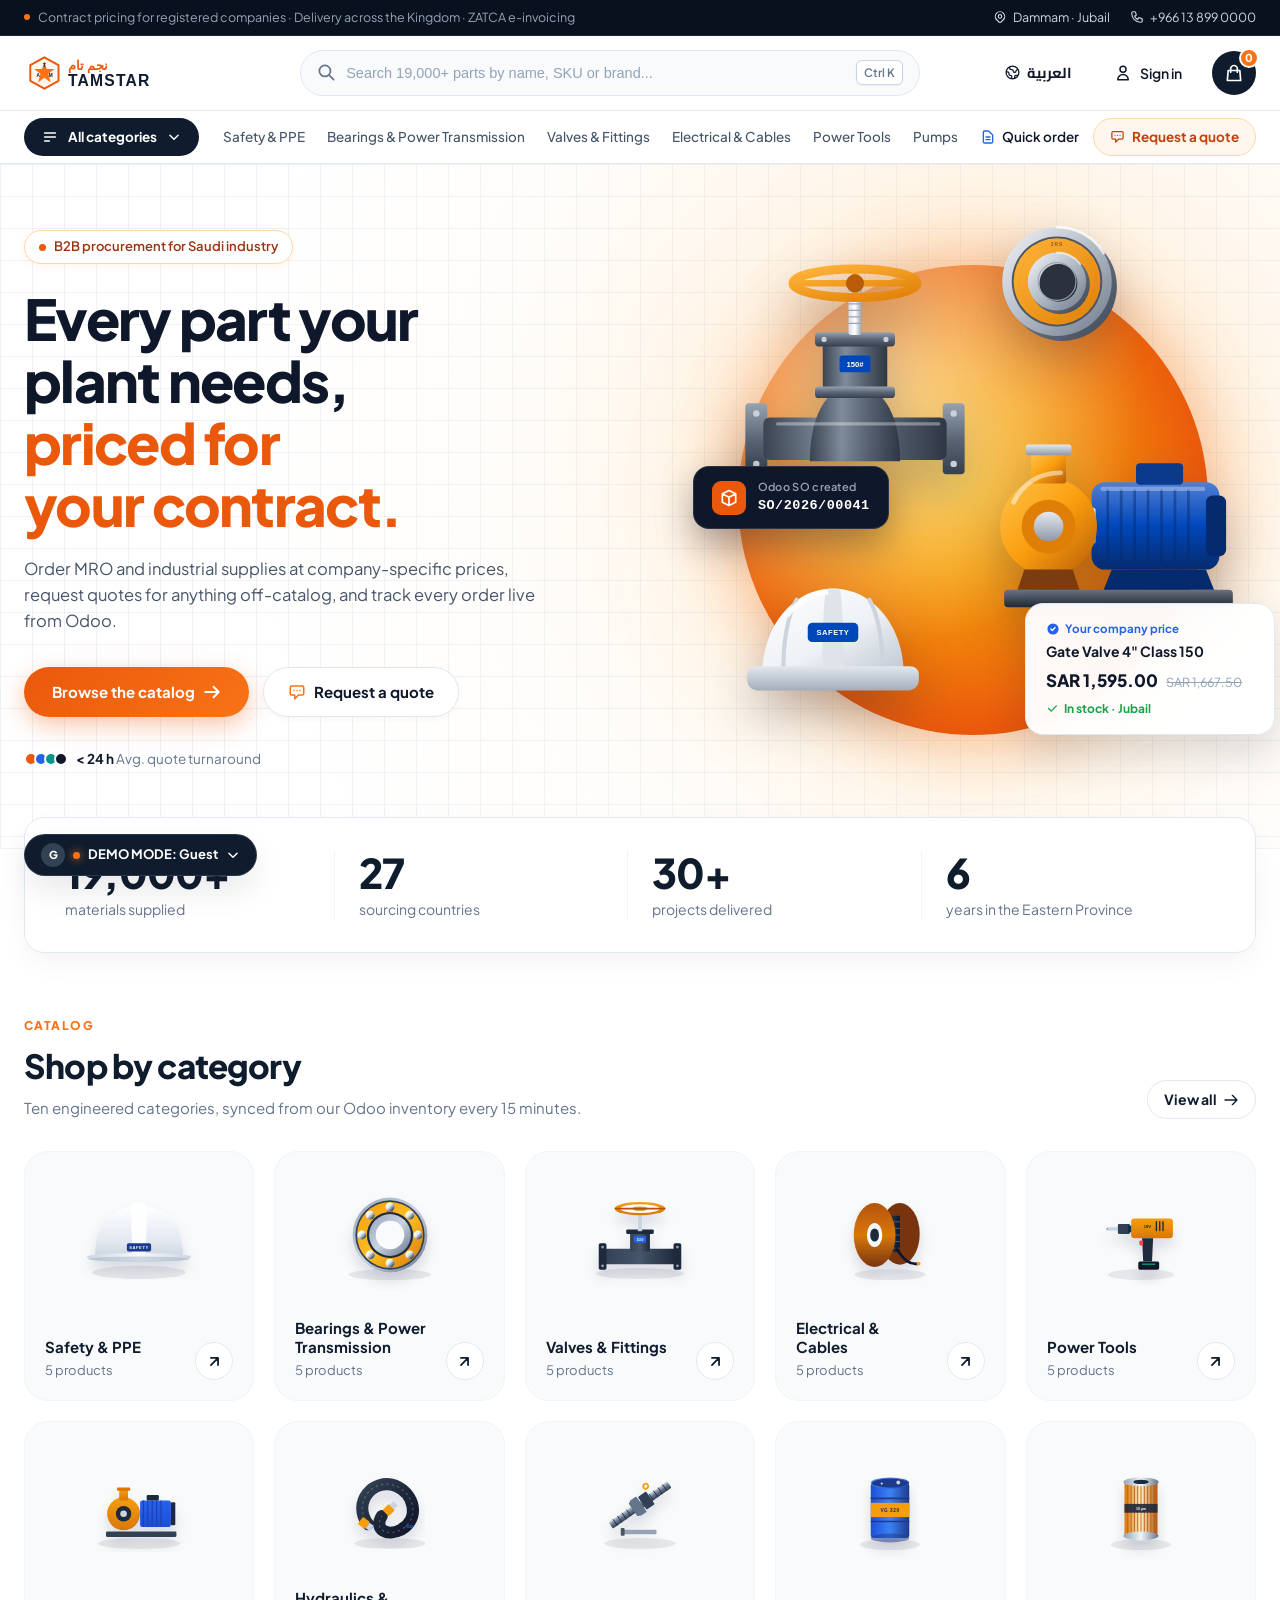
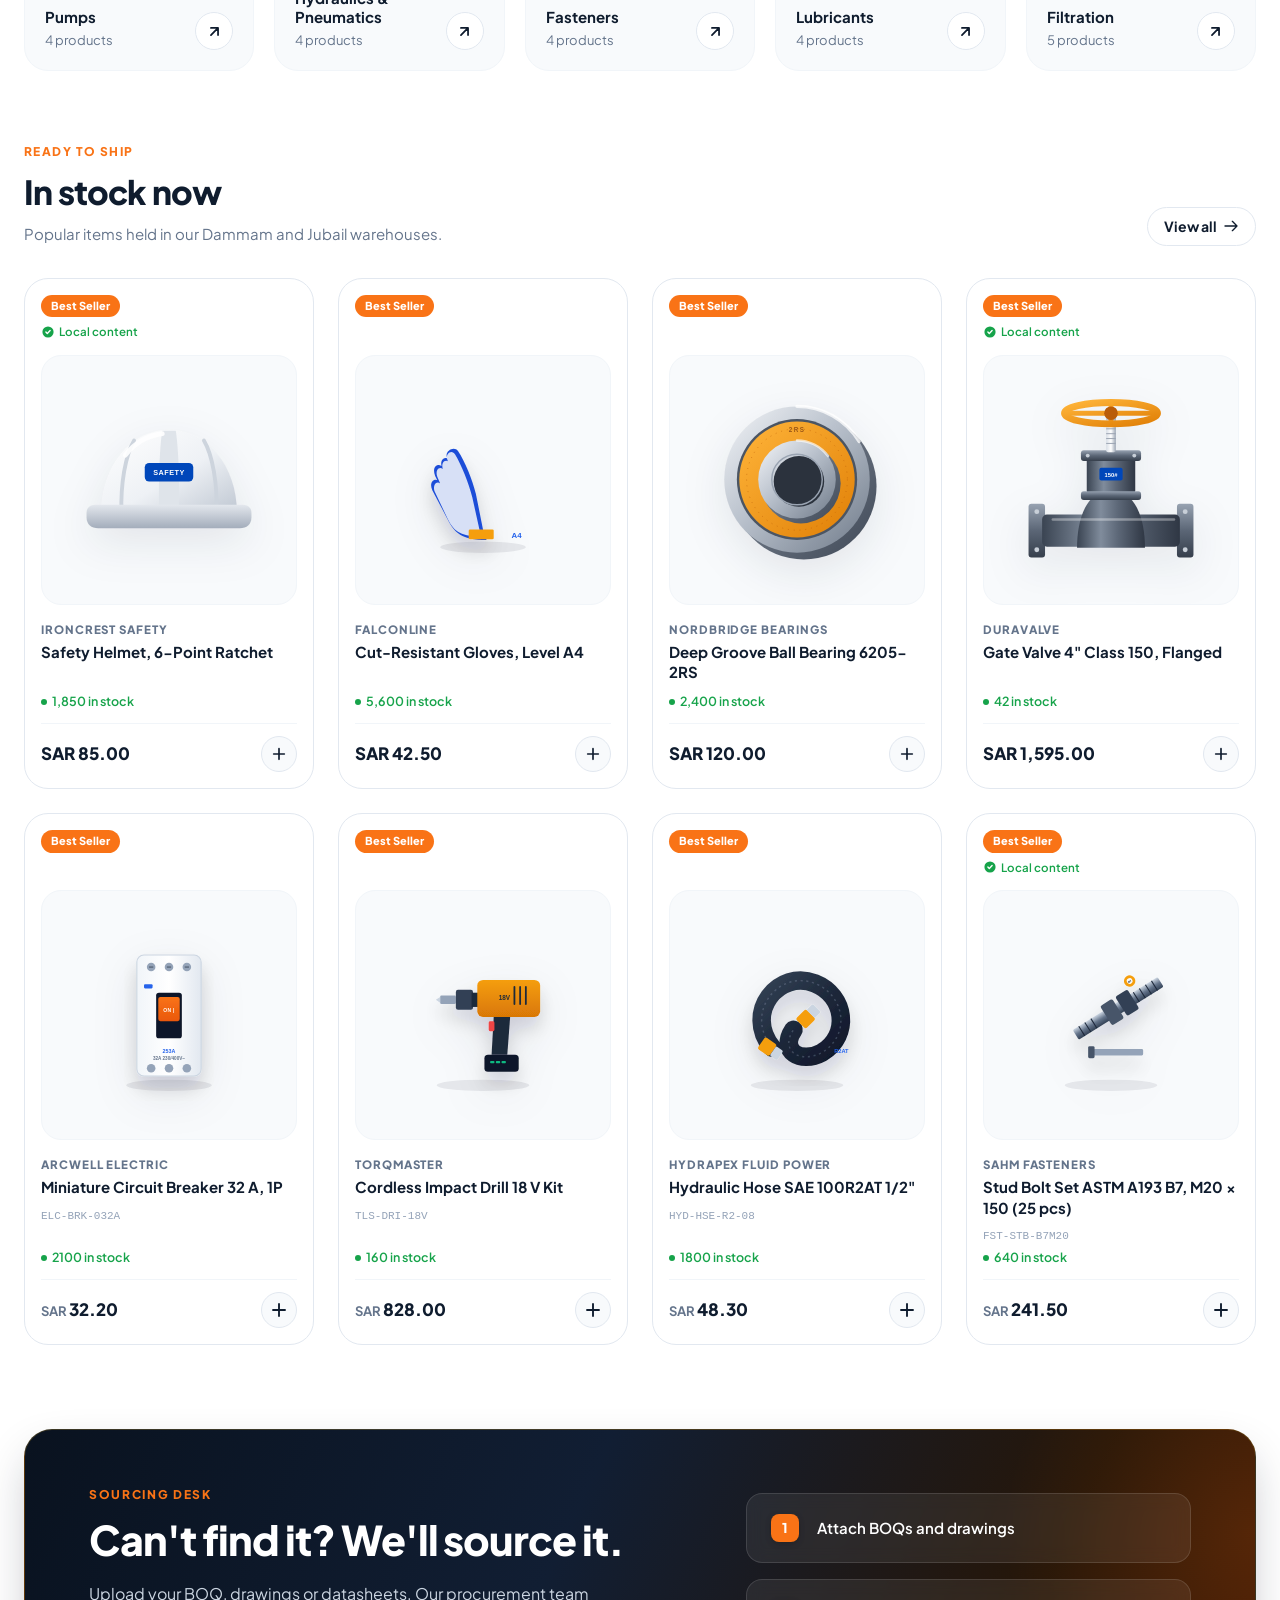
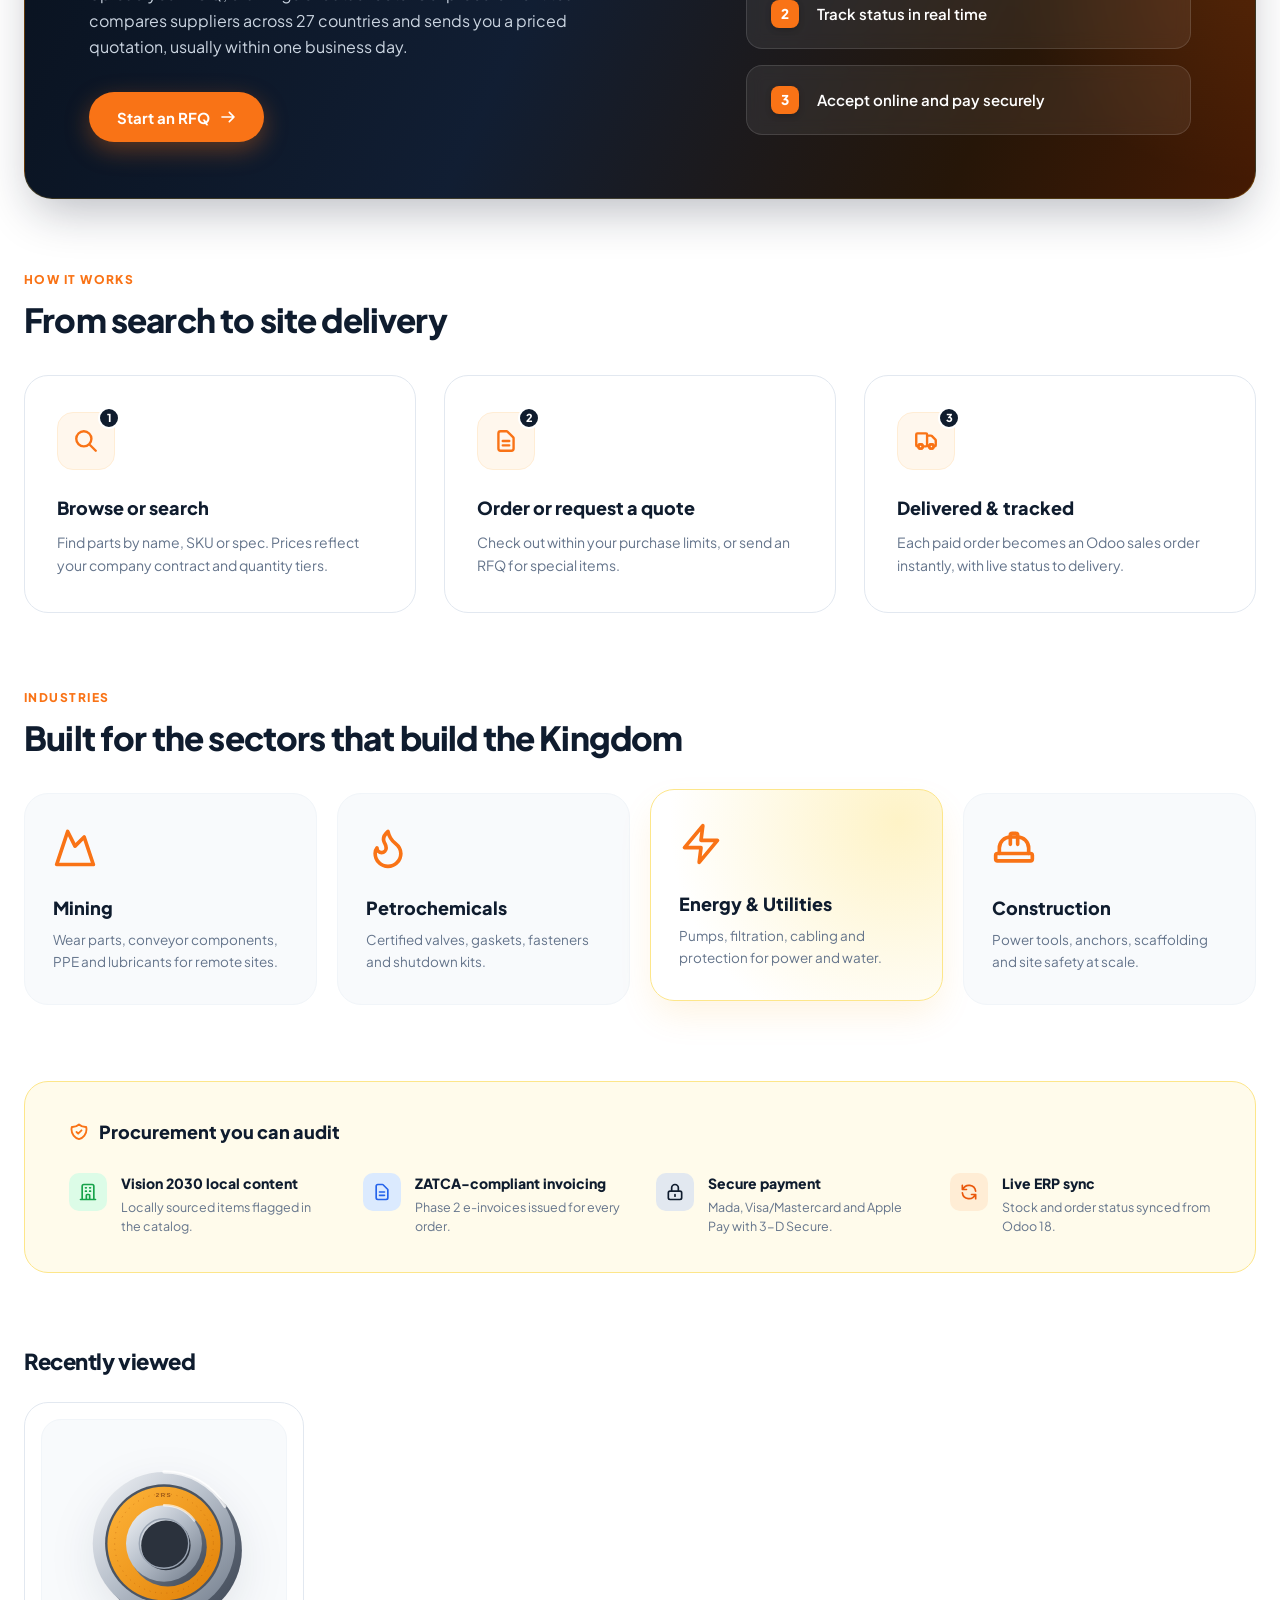
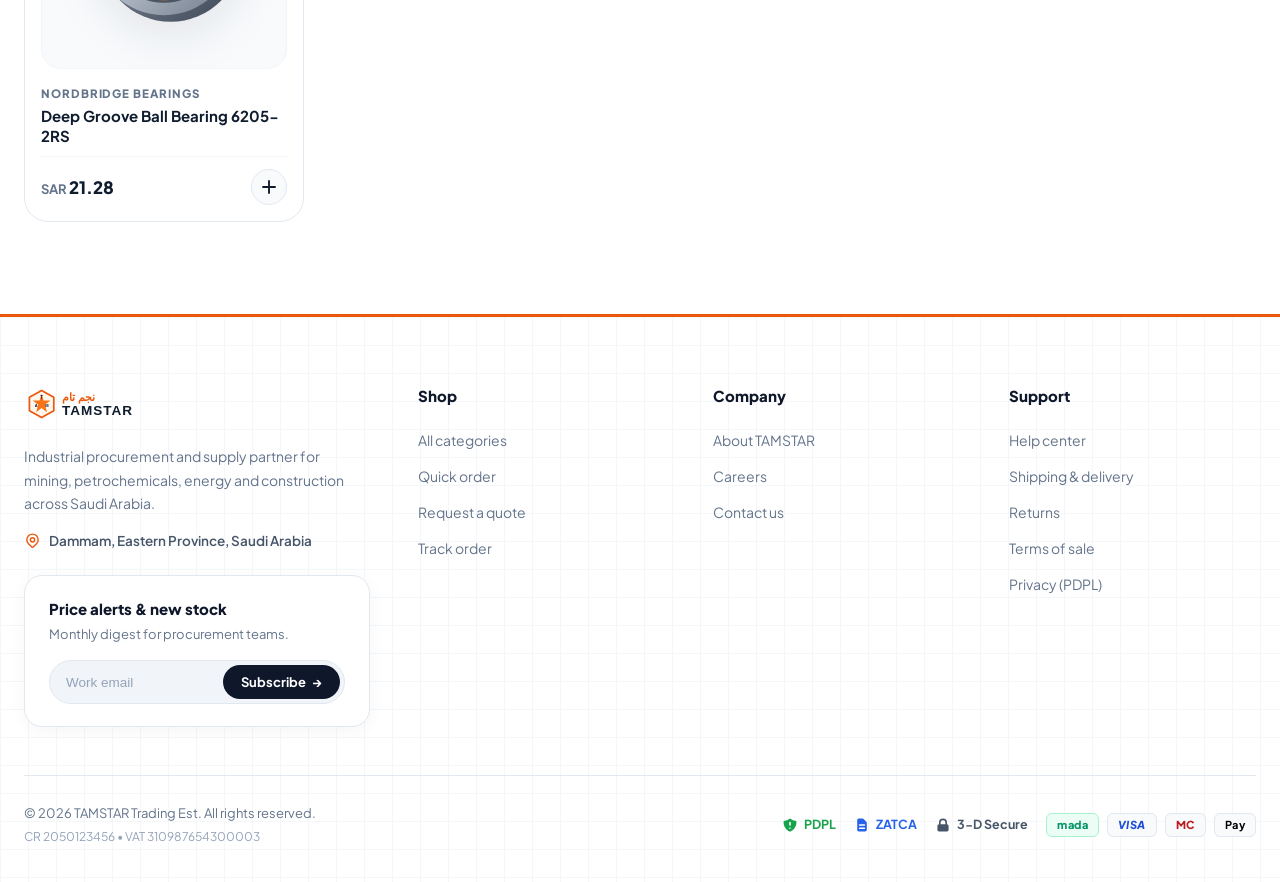
==== tamstar/index.html @ 5cc644e0 "Fix PDP top announcement bar wrapping, scrape authentic hero product SVGs and align layout positions" ====
<!DOCTYPE html>
<html lang="en">
<head>
  <meta charset="UTF-8">
  <meta name="viewport" content="width=device-width, initial-scale=1.0">
  <title>TAMSTAR — B2B MRO & Industrial Supplies Saudi Arabia</title>
  <meta name="description" content="Order MRO and industrial supplies at company-specific contract prices. Valves, bearings, PPE, power tools, pumps and electrical equipment delivered across Saudi Arabia.">
  <link rel="stylesheet" href="css/style.css">
  <link rel="icon" type="image/svg+xml" href="assets/images/tamstar-logo.svg">
</head>
<body>

  <!-- 1. Top Announcement Bar -->
  <div class="top-announcement-bar">
    <div class="container top-bar-inner">
      <div class="top-bar-left">
        <span class="top-bar-badge"></span>
        <span>Contract pricing for registered companies &middot; Delivery across the Kingdom &middot; ZATCA e-invoicing</span>
      </div>
      <div class="top-bar-right">
        <div class="top-bar-item">
          <svg style="width: 14px; height: 14px;" fill="none" viewBox="0 0 24 24" stroke="currentColor">
            <path stroke-linecap="round" stroke-linejoin="round" stroke-width="2" d="M17.657 16.657L13.414 20.9a1.998 1.998 0 01-2.827 0l-4.244-4.243a8 8 0 1111.314 0z"/>
            <path stroke-linecap="round" stroke-linejoin="round" stroke-width="2" d="M15 11a3 3 0 11-6 0 3 3 0 016 0z"/>
          </svg>
          <span>Dammam &middot; Jubail</span>
        </div>
        <div class="top-bar-item">
          <svg style="width: 14px; height: 14px;" fill="none" viewBox="0 0 24 24" stroke="currentColor">
            <path stroke-linecap="round" stroke-linejoin="round" stroke-width="2" d="M3 5a2 2 0 012-2h3.28a1 1 0 01.948.684l1.498 4.493a1 1 0 01-.502 1.21l-2.257 1.13a11.042 11.042 0 005.516 5.516l1.13-2.257a1 1 0 011.21-.502l4.493 1.498a1 1 0 01.684.949V19a2 2 0 01-2 2h-1C9.716 21 3 14.284 3 6V5z"/>
          </svg>
          <span>+966 13 899 0000</span>
        </div>
      </div>
    </div>
  </div>

  <!-- 2. Main Navigation Header -->
  <header class="main-header">
    <div class="container header-inner">
      <!-- Brand Logo -->
      <a href="#" class="brand-logo-wrap" aria-label="TAMSTAR Industrial Homepage">
        <img src="assets/images/tamstar-logo.svg" alt="TAMSTAR نجم تام" class="brand-logo-img">
      </a>

      <!-- Search Bar -->
      <div class="search-wrapper">
        <div class="search-input-box">
          <svg class="search-icon" fill="none" viewBox="0 0 24 24" stroke="currentColor">
            <path stroke-linecap="round" stroke-linejoin="round" stroke-width="2.2" d="M21 21l-6-6m2-5a7 7 0 11-14 0 7 7 0 0114 0z"/>
          </svg>
          <input type="text" id="headerSearchInput" class="search-field" placeholder="Search 19,000+ parts by name, SKU or brand..." autocomplete="off">
          <span class="search-kbd-shortcut">Ctrl K</span>
        </div>
      </div>

      <!-- Right Header Actions -->
      <div class="header-actions">
        <!-- Mobile Search Glass (Image 4 & 5) -->
        <button type="button" class="mobile-search-btn" onclick="window.triggerSearchModal()" aria-label="Search Catalog">
          <svg style="width: 20px; height: 20px;" fill="none" viewBox="0 0 24 24" stroke="currentColor">
            <path stroke-linecap="round" stroke-linejoin="round" stroke-width="2.2" d="M21 21l-6-6m2-5a7 7 0 11-14 0 7 7 0 0114 0z"/>
          </svg>
        </button>
        <button type="button" class="lang-switch-btn" onclick="window.showToast('Arabic / العربية version coming soon', 'info')" aria-label="Switch Language to Arabic">
          <svg style="width: 17px; height: 17px;" fill="none" viewBox="0 0 24 24" stroke="currentColor">
            <path stroke-linecap="round" stroke-linejoin="round" stroke-width="1.8" d="M3.055 11H5a2 2 0 012 2v1a2 2 0 002 2 2 2 0 012 2v2.945M8 3.935V5.5A2.5 2.5 0 0010.5 8h.5a2 2 0 012 2 2 2 0 104 0 2 2 0 012-2h1.064M15 20.488V18a2 2 0 012-2h3.064M21 12a9 9 0 11-18 0 9 9 0 0118 0z"/>
          </svg>
          <span>العربية</span>
        </button>

        <button type="button" class="signin-btn" onclick="window.showToast('B2B Client Portal: Enter your company tax number to log in', 'info')">
          <svg style="width: 18px; height: 18px;" fill="none" viewBox="0 0 24 24" stroke="currentColor">
            <path stroke-linecap="round" stroke-linejoin="round" stroke-width="2" d="M16 7a4 4 0 11-8 0 4 4 0 018 0zM12 14a7 7 0 00-7 7h14a7 7 0 00-7-7z"/>
          </svg>
          <span>Sign in</span>
        </button>

        <button type="button" class="cart-icon-btn" onclick="window.showToast('Order List: ' + (document.getElementById('cartBadge').textContent) + ' items selected', 'info')" aria-label="View Order List">
          <svg style="width: 20px; height: 20px;" fill="none" viewBox="0 0 24 24" stroke="currentColor">
            <path stroke-linecap="round" stroke-linejoin="round" stroke-width="2" d="M16 11V7a4 4 0 00-8 0v4M5 9h14l1 12H4L5 9z"/>
          </svg>
          <span class="cart-badge" id="cartBadge">0</span>
        </button>
      </div>
    </div>
  </header>

  <!-- 3. Sub-Navigation / Categories Bar -->
  <nav class="sub-nav-bar" aria-label="Industrial Categories">
    <div class="container sub-nav-inner">
      <div style="display: flex; align-items: center; gap: 24px;">
        <button type="button" class="all-categories-btn" onclick="document.getElementById('categoriesSection').scrollIntoView({behavior:'smooth'})">
          <svg style="width: 16px; height: 16px;" fill="none" viewBox="0 0 24 24" stroke="currentColor">
            <path stroke-linecap="round" stroke-linejoin="round" stroke-width="2.5" d="M4 6h16M4 12h16M4 18h7"/>
          </svg>
          <span>All categories</span>
          <svg style="width: 14px; height: 14px;" fill="none" viewBox="0 0 24 24" stroke="currentColor">
            <path stroke-linecap="round" stroke-linejoin="round" stroke-width="2.5" d="M19 9l-7 7-7-7"/>
          </svg>
        </button>

        <div class="category-nav-links">
          <a href="#cat-safety" class="category-nav-link">Safety & PPE</a>
          <a href="#cat-bearings" class="category-nav-link">Bearings & Power Transmission</a>
          <a href="#cat-valves" class="category-nav-link">Valves & Fittings</a>
          <a href="#cat-electrical" class="category-nav-link">Electrical & Cables</a>
          <a href="#cat-tools" class="category-nav-link">Power Tools</a>
          <a href="#cat-pumps" class="category-nav-link">Pumps</a>
        </div>
      </div>

      <div class="sub-nav-actions">
        <button type="button" class="quick-order-btn" onclick="window.showToast('Upload your Excel / CSV BOM list for Instant Quoting', 'info')">
          <svg style="width: 16px; height: 16px; color: #2563eb;" fill="none" viewBox="0 0 24 24" stroke="currentColor">
            <path stroke-linecap="round" stroke-linejoin="round" stroke-width="2" d="M9 12h6m-6 4h6m2 5H7a2 2 0 01-2-2V5a2 2 0 012-2h5.586a1 1 0 01.707.293l5.414 5.414a1 1 0 01.293.707V19a2 2 0 01-2 2z"/>
          </svg>
          <span>Quick order</span>
        </button>

        <button type="button" class="request-quote-btn" onclick="window.requestQuote('B2B Tender Requisition')">
          <svg style="width: 15px; height: 15px;" fill="none" viewBox="0 0 24 24" stroke="currentColor">
            <path stroke-linecap="round" stroke-linejoin="round" stroke-width="2" d="M8 10h.01M12 10h.01M16 10h.01M9 16H5a2 2 0 01-2-2V6a2 2 0 012-2h14a2 2 0 012 2v8a2 2 0 01-2 2h-5l-5 5v-5z"/>
          </svg>
          <span>Request a quote</span>
        </button>
      </div>
    </div>
  </nav>

  <!-- 4. Hero Section with 3D Industrial Visual & Floating Badges (Image 2, 3, 4, 5) -->
  <section class="hero-section" id="heroSection">
    <div class="container hero-grid">
      <!-- Left Content -->
      <div class="hero-text-col">
        <div class="hero-badge-pill">
          <span class="hero-badge-dot"></span>
          <span>B2B procurement for Saudi industry</span>
        </div>

        <h1 class="hero-title">
          Every part your<br>
          plant needs,<br>
          <span class="highlight-orange">priced for<br>your contract.</span>
        </h1>

        <p class="hero-description">
          Order MRO and industrial supplies at company-specific prices, request quotes for anything off-catalog, and track every order live from Odoo.
        </p>

        <div class="hero-cta-group">
          <a href="#categoriesSection" class="btn-primary-hero">
            <span>Browse the catalog</span>
            <svg style="width: 18px; height: 18px;" fill="none" viewBox="0 0 24 24" stroke="currentColor">
              <path stroke-linecap="round" stroke-linejoin="round" stroke-width="2.5" d="M14 5l7 7m0 0l-7 7m7-7H3"/>
            </svg>
          </a>

          <button type="button" class="btn-secondary-hero" onclick="window.requestQuote('Contract RFQ')">
            <svg style="width: 18px; height: 18px; color: var(--primary-orange);" fill="none" viewBox="0 0 24 24" stroke="currentColor">
              <path stroke-linecap="round" stroke-linejoin="round" stroke-width="2" d="M8 10h.01M12 10h.01M16 10h.01M9 16H5a2 2 0 01-2-2V6a2 2 0 012-2h14a2 2 0 012 2v8a2 2 0 01-2 2h-5l-5 5v-5z"/>
            </svg>
            <span>Request a quote</span>
          </button>
        </div>

        <div class="turnaround-indicator">
          <div class="dots-cluster">
            <div class="dot-item dot-orange"></div>
            <div class="dot-item dot-blue"></div>
            <div class="dot-item dot-teal"></div>
            <div class="dot-item dot-navy"></div>
          </div>
          <span class="turnaround-text"><strong>&lt; 24 h</strong> Avg. quote turnaround</span>
        </div>
      </div>

      <!-- Right 3D Visual Stage (Reference Image 2 - Exact DevTools Dimensions & Positions) -->
      <div class="hero-visual-wrapper">
        <div class="hero-sun-orb"></div>

        <!-- 1. Top-Right Bearing: end-[22%] -top-[2%] w-[26%] -->
        <div class="hero-pos-bearing">
          <img src="assets/images/bearing.svg" alt="Industrial Bearing" width="400" height="400">
        </div>

        <!-- 2. Gate Valve: start-[6%] top-[4%] w-[46%] -->
        <div class="hero-pos-valve">
          <img src="assets/images/gate-valve.svg" alt="Gate Valve 4 Inch Class 150 Flanged" width="400" height="400">
        </div>

        <!-- 3. Middle-Right Centrifugal Pump & Electric Motor: end-[0%] top-[30%] w-[48%] -->
        <div class="hero-pos-pump">
          <img src="assets/images/centrifugal-pump.svg" alt="Centrifugal Slurry Pump & Motor" width="400" height="400">
        </div>

        <!-- 4. Bottom-Left Safety Helmet: start-[7%] bottom-[7%] w-[36%] -->
        <div class="hero-pos-helmet">
          <img src="assets/images/safety-helmet.svg" alt="Safety Helmet ANSI Z89.1" width="400" height="400">
        </div>

        <!-- 5. Floating Odoo SO Badge: start-[0%] top-[44%] -->
        <div class="floating-odoo-card">
          <div class="odoo-icon-box">
            <svg style="width: 20px; height: 20px;" viewBox="0 0 24 24" fill="none" stroke="currentColor">
              <path stroke-linecap="round" stroke-linejoin="round" stroke-width="2" d="M20 7l-8-4-8 4m16 0l-8 4m8-4v10l-8 4m0-10L4 7m8 4v10M4 7v10l8 4"/>
            </svg>
          </div>
          <div>
            <div class="odoo-text-title">Odoo SO created</div>
            <div class="odoo-text-code">SO/2026/00041</div>
          </div>
        </div>

        <!-- 6. Floating Price Card: bottom-[12%] end-[-7%] w-60 -->
        <div class="floating-price-card">
          <div class="price-card-label">
            <svg style="width: 14px; height: 14px;" fill="currentColor" viewBox="0 0 20 20">
              <path fill-rule="evenodd" d="M10 18a8 8 0 100-16 8 8 0 000 16zm3.707-9.293a1 1 0 00-1.414-1.414L9 10.586 7.707 9.293a1 1 0 00-1.414 1.414l2 2a1 1 0 001.414 0l4-4z" clip-rule="evenodd"/>
            </svg>
            <span>Your company price</span>
          </div>
          <div class="price-card-title">Gate Valve 4" Class 150</div>
          <div class="price-card-amount-row">
            <span class="price-card-sar">SAR 1,595.00</span>
            <span class="price-card-old-sar">SAR 1,667.50</span>
          </div>
          <div class="price-card-stock">
            <svg style="width: 13px; height: 13px; color: #16a34a;" fill="currentColor" viewBox="0 0 20 20">
              <path fill-rule="evenodd" d="M16.707 5.293a1 1 0 010 1.414l-8 8a1 1 0 01-1.414 0l-4-4a1 1 0 011.414-1.414L8 12.586l7.293-7.293a1 1 0 011.414 0z" clip-rule="evenodd"/>
            </svg>
            <span>In stock · Jubail</span>
          </div>
        </div>
      </div>
    </div>
  </section>

  <!-- 5. Stats Strip Bar -->
  <section class="stats-bar-section">
    <div class="container">
      <div class="stats-card-container">
        <div class="stat-item">
          <div class="stat-number">19,000+</div>
          <div class="stat-label">materials supplied</div>
        </div>
        <div class="stat-item">
          <div class="stat-number">27</div>
          <div class="stat-label">sourcing countries</div>
        </div>
        <div class="stat-item">
          <div class="stat-number">30+</div>
          <div class="stat-label">projects delivered</div>
        </div>
        <div class="stat-item">
          <div class="stat-number">6</div>
          <div class="stat-label">years in the Eastern Province</div>
        </div>
      </div>
    </div>
  </section>

  <!-- 6. Shop by Category (10 Engineered Categories) -->
  <section class="categories-section" id="categoriesSection">
    <div class="container">
      <div class="section-header-row">
        <div>
          <div class="section-tag">CATALOG</div>
          <h2 class="section-title">Shop by category</h2>
          <p class="section-subtitle">Ten engineered categories, synced from our Odoo inventory every 15 minutes.</p>
        </div>
        <a href="#categoriesSection" class="section-view-all">
          <span>View all</span>
          <svg style="width: 16px; height: 16px;" fill="none" viewBox="0 0 24 24" stroke="currentColor">
            <path stroke-linecap="round" stroke-linejoin="round" stroke-width="2" d="M14 5l7 7m0 0l-7 7m7-7H3"/>
          </svg>
        </a>
      </div>

      <div class="categories-grid">
        <!-- 1. Safety & PPE -->
        <div class="category-card" onclick="window.requestQuote('Safety & PPE')">
          <div class="cat-image-wrap">
            <img src="assets/images/cat-safety.svg" alt="Safety & PPE">
          </div>
          <div class="cat-info-row">
            <div>
              <div class="cat-title">Safety &amp; PPE</div>
              <div class="cat-count">5 products</div>
            </div>
            <div class="cat-arrow-btn">
              <svg style="width: 17px; height: 17px;" fill="none" viewBox="0 0 24 24" stroke="currentColor">
                <path stroke-linecap="round" stroke-linejoin="round" stroke-width="2.5" d="M7 17L17 7M17 7H7M17 7V17"/>
              </svg>
            </div>
          </div>
        </div>

        <!-- 2. Bearings & Power Transmission -->
        <div class="category-card" onclick="window.requestQuote('Bearings & Power Transmission')">
          <div class="cat-image-wrap">
            <img src="assets/images/cat-bearings.svg" alt="Bearings & Power Transmission">
          </div>
          <div class="cat-info-row">
            <div>
              <div class="cat-title">Bearings &amp; Power<br>Transmission</div>
              <div class="cat-count">5 products</div>
            </div>
            <div class="cat-arrow-btn">
              <svg style="width: 17px; height: 17px;" fill="none" viewBox="0 0 24 24" stroke="currentColor">
                <path stroke-linecap="round" stroke-linejoin="round" stroke-width="2.5" d="M7 17L17 7M17 7H7M17 7V17"/>
              </svg>
            </div>
          </div>
        </div>

        <!-- 3. Valves & Fittings -->
        <div class="category-card" onclick="window.requestQuote('Valves & Fittings')">
          <div class="cat-image-wrap">
            <img src="assets/images/cat-valves.svg" alt="Valves & Fittings">
          </div>
          <div class="cat-info-row">
            <div>
              <div class="cat-title">Valves &amp; Fittings</div>
              <div class="cat-count">5 products</div>
            </div>
            <div class="cat-arrow-btn">
              <svg style="width: 17px; height: 17px;" fill="none" viewBox="0 0 24 24" stroke="currentColor">
                <path stroke-linecap="round" stroke-linejoin="round" stroke-width="2.5" d="M7 17L17 7M17 7H7M17 7V17"/>
              </svg>
            </div>
          </div>
        </div>

        <!-- 4. Electrical & Cables -->
        <div class="category-card" onclick="window.requestQuote('Electrical & Cables')">
          <div class="cat-image-wrap">
            <img src="assets/images/cat-electrical.svg" alt="Electrical & Cables">
          </div>
          <div class="cat-info-row">
            <div>
              <div class="cat-title">Electrical &amp; Cables</div>
              <div class="cat-count">5 products</div>
            </div>
            <div class="cat-arrow-btn">
              <svg style="width: 17px; height: 17px;" fill="none" viewBox="0 0 24 24" stroke="currentColor">
                <path stroke-linecap="round" stroke-linejoin="round" stroke-width="2.5" d="M7 17L17 7M17 7H7M17 7V17"/>
              </svg>
            </div>
          </div>
        </div>

        <!-- 5. Power Tools -->
        <div class="category-card" onclick="window.requestQuote('Power Tools')">
          <div class="cat-image-wrap">
            <img src="assets/images/cat-tools.svg" alt="Power Tools">
          </div>
          <div class="cat-info-row">
            <div>
              <div class="cat-title">Power Tools</div>
              <div class="cat-count">5 products</div>
            </div>
            <div class="cat-arrow-btn">
              <svg style="width: 17px; height: 17px;" fill="none" viewBox="0 0 24 24" stroke="currentColor">
                <path stroke-linecap="round" stroke-linejoin="round" stroke-width="2.5" d="M7 17L17 7M17 7H7M17 7V17"/>
              </svg>
            </div>
          </div>
        </div>

        <!-- 6. Pumps -->
        <div class="category-card" onclick="window.requestQuote('Pumps')">
          <div class="cat-image-wrap">
            <img src="assets/images/cat-pumps.svg" alt="Pumps">
          </div>
          <div class="cat-info-row">
            <div>
              <div class="cat-title">Pumps</div>
              <div class="cat-count">4 products</div>
            </div>
            <div class="cat-arrow-btn">
              <svg style="width: 17px; height: 17px;" fill="none" viewBox="0 0 24 24" stroke="currentColor">
                <path stroke-linecap="round" stroke-linejoin="round" stroke-width="2.5" d="M7 17L17 7M17 7H7M17 7V17"/>
              </svg>
            </div>
          </div>
        </div>

        <!-- 7. Hydraulics & Pneumatics -->
        <div class="category-card" onclick="window.requestQuote('Hydraulics & Pneumatics')">
          <div class="cat-image-wrap">
            <img src="assets/images/cat-hydraulics.svg" alt="Hydraulics & Pneumatics">
          </div>
          <div class="cat-info-row">
            <div>
              <div class="cat-title">Hydraulics &amp;<br>Pneumatics</div>
              <div class="cat-count">4 products</div>
            </div>
            <div class="cat-arrow-btn">
              <svg style="width: 17px; height: 17px;" fill="none" viewBox="0 0 24 24" stroke="currentColor">
                <path stroke-linecap="round" stroke-linejoin="round" stroke-width="2.5" d="M7 17L17 7M17 7H7M17 7V17"/>
              </svg>
            </div>
          </div>
        </div>

        <!-- 8. Fasteners -->
        <div class="category-card" onclick="window.requestQuote('Fasteners')">
          <div class="cat-image-wrap">
            <img src="assets/images/cat-fasteners.svg" alt="Fasteners">
          </div>
          <div class="cat-info-row">
            <div>
              <div class="cat-title">Fasteners</div>
              <div class="cat-count">4 products</div>
            </div>
            <div class="cat-arrow-btn">
              <svg style="width: 17px; height: 17px;" fill="none" viewBox="0 0 24 24" stroke="currentColor">
                <path stroke-linecap="round" stroke-linejoin="round" stroke-width="2.5" d="M7 17L17 7M17 7H7M17 7V17"/>
              </svg>
            </div>
          </div>
        </div>

        <!-- 9. Lubricants -->
        <div class="category-card" onclick="window.requestQuote('Lubricants')">
          <div class="cat-image-wrap">
            <img src="assets/images/cat-lubricants.svg" alt="Lubricants">
          </div>
          <div class="cat-info-row">
            <div>
              <div class="cat-title">Lubricants</div>
              <div class="cat-count">4 products</div>
            </div>
            <div class="cat-arrow-btn">
              <svg style="width: 17px; height: 17px;" fill="none" viewBox="0 0 24 24" stroke="currentColor">
                <path stroke-linecap="round" stroke-linejoin="round" stroke-width="2.5" d="M7 17L17 7M17 7H7M17 7V17"/>
              </svg>
            </div>
          </div>
        </div>

        <!-- 10. Filtration -->
        <div class="category-card" onclick="window.requestQuote('Filtration')">
          <div class="cat-image-wrap">
            <img src="assets/images/cat-filtration.svg" alt="Filtration">
          </div>
          <div class="cat-info-row">
            <div>
              <div class="cat-title">Filtration</div>
              <div class="cat-count">5 products</div>
            </div>
            <div class="cat-arrow-btn">
              <svg style="width: 17px; height: 17px;" fill="none" viewBox="0 0 24 24" stroke="currentColor">
                <path stroke-linecap="round" stroke-linejoin="round" stroke-width="2.5" d="M7 17L17 7M17 7H7M17 7V17"/>
              </svg>
            </div>
          </div>
        </div>
      </div>
    </div>
  </section>

  <!-- 7. In Stock Now (Ready to Ship from Dammam & Jubail) -->
  <section class="in-stock-section">
    <div class="container">
      <div class="section-header-row">
        <div>
          <div class="section-tag">READY TO SHIP</div>
          <h2 class="section-title">In stock now</h2>
          <p class="section-subtitle">Popular items held in our Dammam and Jubail warehouses.</p>
        </div>
        <a href="#categoriesSection" class="section-view-all">
          <span>View all</span>
          <svg style="width: 16px; height: 16px;" fill="none" viewBox="0 0 24 24" stroke="currentColor">
            <path stroke-linecap="round" stroke-linejoin="round" stroke-width="2" d="M14 5l7 7m0 0l-7 7m7-7H3"/>
          </svg>
        </a>
      </div>

      <div class="products-grid">
        <!-- Product 1: Helmet -->
        <div class="product-card">
          <div class="product-card-top">
            <span class="badge-best-seller">Best seller</span>
            <span class="badge-local-content">
              <svg style="width: 14px; height: 14px;" fill="currentColor" viewBox="0 0 20 20">
                <path fill-rule="evenodd" d="M10 18a8 8 0 100-16 8 8 0 000 16zm3.707-9.293a1 1 0 00-1.414-1.414L9 10.586 7.707 9.293a1 1 0 00-1.414 1.414l2 2a1 1 0 001.414 0l4-4z" clip-rule="evenodd"/>
              </svg>
              <span>Local content</span>
            </span>
          </div>

          <div class="product-image-container">
            <img src="assets/images/safety-helmet.svg" alt="Ironcrest Safety Helmet">
            <button type="button" class="product-quick-view-btn" onclick="window.location.href='product.html?id=helmet'">
              <svg style="width: 15px; height: 15px;" fill="none" viewBox="0 0 24 24" stroke="currentColor">
                <path stroke-linecap="round" stroke-linejoin="round" stroke-width="2" d="M15 12a3 3 0 11-6 0 3 3 0 016 0z"/>
                <path stroke-linecap="round" stroke-linejoin="round" stroke-width="2" d="M2.458 12C3.732 7.943 7.523 5 12 5c4.478 0 8.268 2.943 9.542 7-1.274 4.057-5.064 7-9.542 7-4.477 0-8.268-2.943-9.542-7z"/>
              </svg>
              <span>Quick view</span>
            </button>
          </div>

          <div class="product-details">
            <div class="product-brand">IRONCREST SAFETY</div>
            <h3 class="product-title">Safety Helmet, 6-Point Ratchet</h3>
            <div class="product-stock-tag">
              <span class="stock-indicator-dot"></span>
              <span>1,850 in stock</span>
            </div>
            <div class="product-footer-row">
              <div class="product-price-block">
                <span class="product-price-sar">SAR 85.00</span>
              </div>
              <button type="button" class="product-add-cart-btn" onclick="window.addToCart('Safety Helmet', 'SAR 85.00')" aria-label="Add Safety Helmet to Order">
                <svg style="width: 16px; height: 16px;" fill="none" viewBox="0 0 24 24" stroke="currentColor">
                  <path stroke-linecap="round" stroke-linejoin="round" stroke-width="2.5" d="M12 4v16m8-8H4"/>
                </svg>
              </button>
            </div>
          </div>
        </div>

        <!-- Product 2: Cut-Resistant Gloves -->
        <div class="product-card">
          <div class="product-card-top">
            <span class="badge-best-seller">Best seller</span>
          </div>

          <div class="product-image-container">
            <img src="assets/images/prod-gloves.svg" alt="Falconline Cut-Resistant Gloves">
            <button type="button" class="product-quick-view-btn" onclick="window.location.href='product.html?id=gloves'">
              <svg style="width: 15px; height: 15px;" fill="none" viewBox="0 0 24 24" stroke="currentColor">
                <path stroke-linecap="round" stroke-linejoin="round" stroke-width="2" d="M15 12a3 3 0 11-6 0 3 3 0 016 0z"/>
                <path stroke-linecap="round" stroke-linejoin="round" stroke-width="2" d="M2.458 12C3.732 7.943 7.523 5 12 5c4.478 0 8.268 2.943 9.542 7-1.274 4.057-5.064 7-9.542 7-4.477 0-8.268-2.943-9.542-7z"/>
              </svg>
              <span>Quick view</span>
            </button>
          </div>

          <div class="product-details">
            <div class="product-brand">FALCONLINE</div>
            <h3 class="product-title">Cut-Resistant Gloves, Level A4</h3>
            <div class="product-stock-tag">
              <span class="stock-indicator-dot"></span>
              <span>5,600 in stock</span>
            </div>
            <div class="product-footer-row">
              <div class="product-price-block">
                <span class="product-price-sar">SAR 42.50</span>
              </div>
              <button type="button" class="product-add-cart-btn" onclick="window.addToCart('Cut-Resistant Gloves', 'SAR 42.50')" aria-label="Add Cut-Resistant Gloves to Order">
                <svg style="width: 16px; height: 16px;" fill="none" viewBox="0 0 24 24" stroke="currentColor">
                  <path stroke-linecap="round" stroke-linejoin="round" stroke-width="2.5" d="M12 4v16m8-8H4"/>
                </svg>
              </button>
            </div>
          </div>
        </div>

        <!-- Product 3: Deep Groove Ball Bearing (Hover Quick View Showcase) -->
        <div class="product-card">
          <div class="product-card-top">
            <span class="badge-best-seller">Best seller</span>
          </div>

          <div class="product-image-container">
            <img src="assets/images/bearing.svg" alt="Nordbridge Deep Groove Ball Bearing">
            <button type="button" class="product-quick-view-btn" onclick="window.location.href='product.html?id=bearing'">
              <svg style="width: 15px; height: 15px;" fill="none" viewBox="0 0 24 24" stroke="currentColor">
                <path stroke-linecap="round" stroke-linejoin="round" stroke-width="2" d="M15 12a3 3 0 11-6 0 3 3 0 016 0z"/>
                <path stroke-linecap="round" stroke-linejoin="round" stroke-width="2" d="M2.458 12C3.732 7.943 7.523 5 12 5c4.478 0 8.268 2.943 9.542 7-1.274 4.057-5.064 7-9.542 7-4.477 0-8.268-2.943-9.542-7z"/>
              </svg>
              <span>Quick view</span>
            </button>
          </div>

          <div class="product-details">
            <div class="product-brand">NORDBRIDGE BEARINGS</div>
            <h3 class="product-title">Deep Groove Ball Bearing 6205-2RS</h3>
            <div class="product-stock-tag">
              <span class="stock-indicator-dot"></span>
              <span>2,400 in stock</span>
            </div>
            <div class="product-footer-row">
              <div class="product-price-block">
                <span class="product-price-sar">SAR 120.00</span>
              </div>
              <button type="button" class="product-add-cart-btn" onclick="window.addToCart('Ball Bearing 6205-2RS', 'SAR 120.00')" aria-label="Add Ball Bearing to Order">
                <svg style="width: 16px; height: 16px;" fill="none" viewBox="0 0 24 24" stroke="currentColor">
                  <path stroke-linecap="round" stroke-linejoin="round" stroke-width="2.5" d="M12 4v16m8-8H4"/>
                </svg>
              </button>
            </div>
          </div>
        </div>

        <!-- Product 4: Gate Valve 4" Flanged -->
        <div class="product-card">
          <div class="product-card-top">
            <span class="badge-best-seller">Best seller</span>
            <span class="badge-local-content">
              <svg style="width: 14px; height: 14px;" fill="currentColor" viewBox="0 0 20 20">
                <path fill-rule="evenodd" d="M10 18a8 8 0 100-16 8 8 0 000 16zm3.707-9.293a1 1 0 00-1.414-1.414L9 10.586 7.707 9.293a1 1 0 00-1.414 1.414l2 2a1 1 0 001.414 0l4-4z" clip-rule="evenodd"/>
              </svg>
              <span>Local content</span>
            </span>
          </div>

          <div class="product-image-container">
            <img src="assets/images/gate-valve.svg" alt="Duravalve Gate Valve 4 Inch Flanged">
            <button type="button" class="product-quick-view-btn" onclick="window.location.href='product.html?id=valve'">
              <svg style="width: 15px; height: 15px;" fill="none" viewBox="0 0 24 24" stroke="currentColor">
                <path stroke-linecap="round" stroke-linejoin="round" stroke-width="2" d="M15 12a3 3 0 11-6 0 3 3 0 016 0z"/>
                <path stroke-linecap="round" stroke-linejoin="round" stroke-width="2" d="M2.458 12C3.732 7.943 7.523 5 12 5c4.478 0 8.268 2.943 9.542 7-1.274 4.057-5.064 7-9.542 7-4.477 0-8.268-2.943-9.542-7z"/>
              </svg>
              <span>Quick view</span>
            </button>
          </div>

          <div class="product-details">
            <div class="product-brand">DURAVALVE</div>
            <h3 class="product-title">Gate Valve 4" Class 150, Flanged</h3>
            <div class="product-stock-tag">
              <span class="stock-indicator-dot"></span>
              <span>42 in stock</span>
            </div>
            <div class="product-footer-row">
              <div class="product-price-block">
                <span class="product-price-sar">SAR 1,595.00</span>
              </div>
              <button type="button" class="product-add-cart-btn" onclick="window.addToCart('Gate Valve 4 Inch', 'SAR 1,595.00')" aria-label="Add Gate Valve to Order">
                <svg style="width: 16px; height: 16px;" fill="none" viewBox="0 0 24 24" stroke="currentColor">
                  <path stroke-linecap="round" stroke-linejoin="round" stroke-width="2.5" d="M12 4v16m8-8H4"/>
                </svg>
              </button>
            </div>
          </div>
        </div>
        <!-- Product 5: Miniature Circuit Breaker (Image 1) -->
        <div class="product-card">
          <div class="product-card-top">
            <span class="badge-best-seller">Best seller</span>
          </div>
          <div class="product-image-container">
            <img src="assets/images/prod-mcb.svg" alt="Arcwell Miniature Circuit Breaker 32A">
            <button type="button" class="product-quick-view-btn" onclick="window.location.href='product.html?id=mcb'">
              <svg style="width: 15px; height: 15px;" fill="none" viewBox="0 0 24 24" stroke="currentColor">
                <path stroke-linecap="round" stroke-linejoin="round" stroke-width="2" d="M15 12a3 3 0 11-6 0 3 3 0 016 0z"/>
                <path stroke-linecap="round" stroke-linejoin="round" stroke-width="2" d="M2.458 12C3.732 7.943 7.523 5 12 5c4.478 0 8.268 2.943 9.542 7-1.274 4.057-5.064 7-9.542 7-4.477 0-8.268-2.943-9.542-7z"/>
              </svg>
              <span>Quick view</span>
            </button>
          </div>
          <div class="product-details">
            <div class="product-brand">ARCWELL ELECTRIC</div>
            <h3 class="product-title">Miniature Circuit Breaker 32 A, 1P</h3>
            <div style="font-size: 11px; color: #94a3b8; font-family: monospace; margin-bottom: 4px;">ELC-BRK-032A</div>
            <div class="product-stock-tag">
              <span class="stock-indicator-dot"></span>
              <span>2100 in stock</span>
            </div>
            <div class="product-footer-row">
              <div class="product-price-block">
                <span class="product-price-sar"><span style="font-size: 13px; font-weight: 700; color: #64748b;">SAR </span>32.20</span>
              </div>
              <button type="button" class="product-add-cart-btn" onclick="window.addToCart('Circuit Breaker 32A', 'SAR 32.20')" aria-label="Add Circuit Breaker to Order">
                <svg style="width: 18px; height: 18px;" fill="none" viewBox="0 0 24 24" stroke="currentColor">
                  <path stroke-linecap="round" stroke-linejoin="round" stroke-width="2.5" d="M12 4v16m8-8H4"/>
                </svg>
              </button>
            </div>
          </div>
        </div>

        <!-- Product 6: Cordless Impact Drill (Image 1) -->
        <div class="product-card">
          <div class="product-card-top">
            <span class="badge-best-seller">Best seller</span>
          </div>
          <div class="product-image-container">
            <img src="assets/images/prod-drill.svg" alt="Torqmaster Cordless Impact Drill 18V">
            <button type="button" class="product-quick-view-btn" onclick="window.location.href='product.html?id=drill'">
              <svg style="width: 15px; height: 15px;" fill="none" viewBox="0 0 24 24" stroke="currentColor">
                <path stroke-linecap="round" stroke-linejoin="round" stroke-width="2" d="M15 12a3 3 0 11-6 0 3 3 0 016 0z"/>
                <path stroke-linecap="round" stroke-linejoin="round" stroke-width="2" d="M2.458 12C3.732 7.943 7.523 5 12 5c4.478 0 8.268 2.943 9.542 7-1.274 4.057-5.064 7-9.542 7-4.477 0-8.268-2.943-9.542-7z"/>
              </svg>
              <span>Quick view</span>
            </button>
          </div>
          <div class="product-details">
            <div class="product-brand">TORQMASTER</div>
            <h3 class="product-title">Cordless Impact Drill 18 V Kit</h3>
            <div style="font-size: 11px; color: #94a3b8; font-family: monospace; margin-bottom: 4px;">TLS-DRI-18V</div>
            <div class="product-stock-tag">
              <span class="stock-indicator-dot"></span>
              <span>160 in stock</span>
            </div>
            <div class="product-footer-row">
              <div class="product-price-block">
                <span class="product-price-sar"><span style="font-size: 13px; font-weight: 700; color: #64748b;">SAR </span>828.00</span>
              </div>
              <button type="button" class="product-add-cart-btn" onclick="window.addToCart('Cordless Impact Drill 18V Kit', 'SAR 828.00')" aria-label="Add Cordless Drill to Order">
                <svg style="width: 18px; height: 18px;" fill="none" viewBox="0 0 24 24" stroke="currentColor">
                  <path stroke-linecap="round" stroke-linejoin="round" stroke-width="2.5" d="M12 4v16m8-8H4"/>
                </svg>
              </button>
            </div>
          </div>
        </div>

        <!-- Product 7: Hydraulic Hose SAE 100R2AT (Image 1) -->
        <div class="product-card">
          <div class="product-card-top">
            <span class="badge-best-seller">Best seller</span>
          </div>
          <div class="product-image-container">
            <img src="assets/images/prod-hose.svg" alt="Hydrapex Hydraulic Hose SAE 100R2AT">
            <button type="button" class="product-quick-view-btn" onclick="window.location.href='product.html?id=hose'">
              <svg style="width: 15px; height: 15px;" fill="none" viewBox="0 0 24 24" stroke="currentColor">
                <path stroke-linecap="round" stroke-linejoin="round" stroke-width="2" d="M15 12a3 3 0 11-6 0 3 3 0 016 0z"/>
                <path stroke-linecap="round" stroke-linejoin="round" stroke-width="2" d="M2.458 12C3.732 7.943 7.523 5 12 5c4.478 0 8.268 2.943 9.542 7-1.274 4.057-5.064 7-9.542 7-4.477 0-8.268-2.943-9.542-7z"/>
              </svg>
              <span>Quick view</span>
            </button>
          </div>
          <div class="product-details">
            <div class="product-brand">HYDRAPEX FLUID POWER</div>
            <h3 class="product-title">Hydraulic Hose SAE 100R2AT 1/2"</h3>
            <div style="font-size: 11px; color: #94a3b8; font-family: monospace; margin-bottom: 4px;">HYD-HSE-R2-08</div>
            <div class="product-stock-tag">
              <span class="stock-indicator-dot"></span>
              <span>1800 in stock</span>
            </div>
            <div class="product-footer-row">
              <div class="product-price-block">
                <span class="product-price-sar"><span style="font-size: 13px; font-weight: 700; color: #64748b;">SAR </span>48.30</span>
              </div>
              <button type="button" class="product-add-cart-btn" onclick="window.addToCart('Hydraulic Hose 1/2 Inch', 'SAR 48.30')" aria-label="Add Hydraulic Hose to Order">
                <svg style="width: 18px; height: 18px;" fill="none" viewBox="0 0 24 24" stroke="currentColor">
                  <path stroke-linecap="round" stroke-linejoin="round" stroke-width="2.5" d="M12 4v16m8-8H4"/>
                </svg>
              </button>
            </div>
          </div>
        </div>

        <!-- Product 8: Stud Bolt Set ASTM A193 B7 (Image 1) -->
        <div class="product-card">
          <div class="product-card-top">
            <span class="badge-best-seller">Best seller</span>
            <span class="badge-local-content">
              <svg style="width: 14px; height: 14px;" fill="currentColor" viewBox="0 0 20 20">
                <path fill-rule="evenodd" d="M10 18a8 8 0 100-16 8 8 0 000 16zm3.707-9.293a1 1 0 00-1.414-1.414L9 10.586 7.707 9.293a1 1 0 00-1.414 1.414l2 2a1 1 0 001.414 0l4-4z" clip-rule="evenodd"/>
              </svg>
              <span>Local content</span>
            </span>
          </div>
          <div class="product-image-container">
            <img src="assets/images/prod-studs.svg" alt="Sahm Fasteners Stud Bolt Set ASTM A193 B7">
            <button type="button" class="product-quick-view-btn" onclick="window.location.href='product.html?id=studs'">
              <svg style="width: 15px; height: 15px;" fill="none" viewBox="0 0 24 24" stroke="currentColor">
                <path stroke-linecap="round" stroke-linejoin="round" stroke-width="2" d="M15 12a3 3 0 11-6 0 3 3 0 016 0z"/>
                <path stroke-linecap="round" stroke-linejoin="round" stroke-width="2" d="M2.458 12C3.732 7.943 7.523 5 12 5c4.478 0 8.268 2.943 9.542 7-1.274 4.057-5.064 7-9.542 7-4.477 0-8.268-2.943-9.542-7z"/>
              </svg>
              <span>Quick view</span>
            </button>
          </div>
          <div class="product-details">
            <div class="product-brand">SAHM FASTENERS</div>
            <h3 class="product-title">Stud Bolt Set ASTM A193 B7, M20 × 150 (25 pcs)</h3>
            <div style="font-size: 11px; color: #94a3b8; font-family: monospace; margin-bottom: 4px;">FST-STB-B7M20</div>
            <div class="product-stock-tag">
              <span class="stock-indicator-dot"></span>
              <span>640 in stock</span>
            </div>
            <div class="product-footer-row">
              <div class="product-price-block">
                <span class="product-price-sar"><span style="font-size: 13px; font-weight: 700; color: #64748b;">SAR </span>241.50</span>
              </div>
              <button type="button" class="product-add-cart-btn" onclick="window.addToCart('Stud Bolt Set M20x150', 'SAR 241.50')" aria-label="Add Stud Bolt Set to Order">
                <svg style="width: 18px; height: 18px;" fill="none" viewBox="0 0 24 24" stroke="currentColor">
                  <path stroke-linecap="round" stroke-linejoin="round" stroke-width="2.5" d="M12 4v16m8-8H4"/>
                </svg>
              </button>
            </div>
          </div>
        </div>

      </div>
    </div>
  </section>


  <!-- 8. Sourcing Desk Banner (Image 2) -->
  <section class="sourcing-desk-section">
    <div class="container">
      <div class="sourcing-desk-card">
        <div>
          <div class="sourcing-desk-tag">SOURCING DESK</div>
          <h2 class="sourcing-desk-title">Can't find it? We'll source it.</h2>
          <p class="sourcing-desk-desc">
            Upload your BOQ, drawings or datasheets. Our procurement team compares suppliers across 27 countries and sends you a priced quotation, usually within one business day.
          </p>
          <button type="button" class="btn-sourcing-rfq" onclick="window.requestQuote('B2B Sourcing Desk RFQ')">
            <span>Start an RFQ</span>
            <svg style="width: 16px; height: 16px;" fill="none" viewBox="0 0 24 24" stroke="currentColor">
              <path stroke-linecap="round" stroke-linejoin="round" stroke-width="2.5" d="M14 5l7 7m0 0l-7 7m7-7H3"/>
            </svg>
          </button>
        </div>

        <div class="sourcing-steps-stack">
          <div class="sourcing-step-item" onclick="window.requestQuote('Attach BOQs and drawings')">
            <span class="sourcing-step-num">1</span>
            <span class="sourcing-step-text">Attach BOQs and drawings</span>
          </div>
          <div class="sourcing-step-item" onclick="window.showToast('Real-time GPS & ERP tracking enabled', 'info')">
            <span class="sourcing-step-num">2</span>
            <span class="sourcing-step-text">Track status in real time</span>
          </div>
          <div class="sourcing-step-item" onclick="window.showToast('ZATCA e-Invoicing & 3-D Secure checkout', 'info')">
            <span class="sourcing-step-num">3</span>
            <span class="sourcing-step-text">Accept online and pay securely</span>
          </div>
        </div>
      </div>
    </div>
  </section>

  <!-- 9. How It Works (Image 3) -->
  <section class="how-it-works-section">
    <div class="container">
      <div class="section-header-row" style="margin-bottom: 24px;">
        <div>
          <div class="section-tag">HOW IT WORKS</div>
          <h2 class="section-title">From search to site delivery</h2>
        </div>
      </div>

      <div class="how-steps-grid">
        <!-- Step 1 -->
        <div class="how-step-card">
          <div class="how-icon-box">
            <svg style="width: 26px; height: 26px;" fill="none" viewBox="0 0 24 24" stroke="currentColor">
              <path stroke-linecap="round" stroke-linejoin="round" stroke-width="2.2" d="M21 21l-6-6m2-5a7 7 0 11-14 0 7 7 0 0114 0z"/>
            </svg>
            <span class="how-badge-num">1</span>
          </div>
          <h3 class="how-step-title">Browse or search</h3>
          <p class="how-step-desc">
            Find parts by name, SKU or spec. Prices reflect your company contract and quantity tiers.
          </p>
        </div>

        <!-- Step 2 -->
        <div class="how-step-card">
          <div class="how-icon-box">
            <svg style="width: 26px; height: 26px;" fill="none" viewBox="0 0 24 24" stroke="currentColor">
              <path stroke-linecap="round" stroke-linejoin="round" stroke-width="2.2" d="M9 12h6m-6 4h6m2 5H7a2 2 0 01-2-2V5a2 2 0 012-2h5.586a1 1 0 01.707.293l5.414 5.414a1 1 0 01.293.707V19a2 2 0 01-2 2z"/>
            </svg>
            <span class="how-badge-num">2</span>
          </div>
          <h3 class="how-step-title">Order or request a quote</h3>
          <p class="how-step-desc">
            Check out within your purchase limits, or send an RFQ for special items.
          </p>
        </div>

        <!-- Step 3 -->
        <div class="how-step-card">
          <div class="how-icon-box">
            <svg style="width: 26px; height: 26px;" fill="none" viewBox="0 0 24 24" stroke="currentColor">
              <path stroke-linecap="round" stroke-linejoin="round" stroke-width="2.2" d="M9 17a2 2 0 11-4 0 2 2 0 014 0zM19 17a2 2 0 11-4 0 2 2 0 014 0z"/>
              <path stroke-linecap="round" stroke-linejoin="round" stroke-width="2.2" d="M13 16V6a1 1 0 00-1-1H4a1 1 0 00-1 1v10a1 1 0 001 1h1m8-1a1 1 0 01-1 1H9m4-1V8a1 1 0 011-1h2.586a1 1 0 01.707.293l3.414 3.414a1 1 0 01.293.707V16a1 1 0 01-1 1h-1m-6-1a1 1 0 001 1h1M5 17a2 2 0 104 0m-4 0a2 2 0 114 0m6 0a2 2 0 104 0m-4 0a2 2 0 114 0"/>
            </svg>
            <span class="how-badge-num">3</span>
          </div>
          <h3 class="how-step-title">Delivered &amp; tracked</h3>
          <p class="how-step-desc">
            Each paid order becomes an Odoo sales order instantly, with live status to delivery.
          </p>
        </div>
      </div>
    </div>
  </section>

  <!-- 10. Industries Section (Image 4) -->
  <section class="industries-section">
    <div class="container">
      <div class="section-header-row" style="margin-bottom: 24px;">
        <div>
          <div class="section-tag">INDUSTRIES</div>
          <h2 class="section-title">Built for the sectors that build the Kingdom</h2>
        </div>
      </div>

      <div class="industries-grid">
        <!-- 1. Mining -->
        <div class="industry-card" onclick="window.requestQuote('Mining Sector Supplies')">
          <div class="industry-icon-wrap">
            <svg viewBox="0 0 24 24" fill="none" stroke="currentColor" stroke-width="2" stroke-linecap="round" stroke-linejoin="round">
              <path d="m8 3 4 8 5-5 5 15H2L8 3z"/>
            </svg>
          </div>
          <h3 class="industry-title">Mining</h3>
          <p class="industry-desc">Wear parts, conveyor components, PPE and lubricants for remote sites.</p>
        </div>

        <!-- 2. Petrochemicals -->
        <div class="industry-card" onclick="window.requestQuote('Petrochemicals Sector Supplies')">
          <div class="industry-icon-wrap">
            <svg viewBox="0 0 24 24" fill="none" stroke="currentColor" stroke-width="2" stroke-linecap="round" stroke-linejoin="round">
              <path d="M8.5 14.5A2.5 2.5 0 0 0 11 12c0-1.38-.5-2-1-3-1.072-2.143-.224-4.054 2-6 .5 2.5 2 4.9 4 6.5 2 1.6 3 3.5 3 5.5a7 7 0 1 1-14 0c0-1.153.433-2.294 1-3a2.5 2.5 0 0 0 2.5 2.5z"/>
            </svg>
          </div>
          <h3 class="industry-title">Petrochemicals</h3>
          <p class="industry-desc">Certified valves, gaskets, fasteners and shutdown kits.</p>
        </div>

        <!-- 3. Energy & Utilities (with warm amber radial glow matching Image 4) -->
        <div class="industry-card active-glow" onclick="window.requestQuote('Energy & Utilities Supplies')">
          <div class="industry-icon-wrap">
            <svg viewBox="0 0 24 24" fill="none" stroke="currentColor" stroke-width="2" stroke-linecap="round" stroke-linejoin="round">
              <polygon points="13 2 3 14 12 14 11 22 21 10 12 10 13 2"/>
            </svg>
          </div>
          <h3 class="industry-title">Energy &amp; Utilities</h3>
          <p class="industry-desc">Pumps, filtration, cabling and protection for power and water.</p>
        </div>

        <!-- 4. Construction -->
        <div class="industry-card" onclick="window.requestQuote('Construction Sector Supplies')">
          <div class="industry-icon-wrap">
            <svg viewBox="0 0 24 24" fill="none" stroke="currentColor" stroke-width="2" stroke-linecap="round" stroke-linejoin="round">
              <path d="M2 18a1 1 0 0 0 1 1h18a1 1 0 0 0 1-1v-2a1 1 0 0 0-1-1H3a1 1 0 0 0-1 1v2z"/>
              <path d="M10 10V5a1 1 0 0 1 1-1h2a1 1 0 0 1 1 1v5"/>
              <path d="M4 15v-3a6 6 0 0 1 6-6h4a6 6 0 0 1 6 6v3"/>
            </svg>
          </div>
          <h3 class="industry-title">Construction</h3>
          <p class="industry-desc">Power tools, anchors, scaffolding and site safety at scale.</p>
        </div>
      </div>
    </div>
  </section>

  <!-- 11. "Procurement you can audit" Trust Strip (Image 5) -->
  <section class="audit-strip-section">
    <div class="container">
      <div class="audit-strip-card">
        <div class="audit-header-title">
          <svg class="audit-shield-icon" fill="none" viewBox="0 0 24 24" stroke="currentColor">
            <path stroke-linecap="round" stroke-linejoin="round" stroke-width="2.2" d="M9 12l2 2 4-4m5.618-4.016A11.955 11.955 0 0112 2.944a11.955 11.955 0 01-8.618 3.04A12.02 12.02 0 003 9c0 5.591 3.824 10.29 9 11.622 5.176-1.332 9-6.03 9-11.622 0-1.042-.133-2.052-.382-3.016z"/>
          </svg>
          <span>Procurement you can audit</span>
        </div>

        <div class="audit-pillars-grid">
          <!-- Pillar 1 -->
          <div class="audit-pillar-item">
            <div class="pillar-icon-box pillar-icon-green">
              <svg style="width: 20px; height: 20px;" fill="none" viewBox="0 0 24 24" stroke="currentColor">
                <path stroke-linecap="round" stroke-linejoin="round" stroke-width="2" d="M19 21V5a2 2 0 00-2-2H7a2 2 0 00-2 2v16m14 0h2m-2 0h-5m-9 0H3m2 0h5M9 7h1m-1 4h1m4-4h1m-1 4h1m-5 10v-5a1 1 0 011-1h2a1 1 0 011 1v5m-4 0h4"/>
              </svg>
            </div>
            <div>
              <div class="pillar-title">Vision 2030 local content</div>
              <div class="pillar-desc">Locally sourced items flagged in the catalog.</div>
            </div>
          </div>

          <!-- Pillar 2 -->
          <div class="audit-pillar-item">
            <div class="pillar-icon-box pillar-icon-blue">
              <svg style="width: 20px; height: 20px;" fill="none" viewBox="0 0 24 24" stroke="currentColor">
                <path stroke-linecap="round" stroke-linejoin="round" stroke-width="2" d="M9 12h6m-6 4h6m2 5H7a2 2 0 01-2-2V5a2 2 0 012-2h5.586a1 1 0 01.707.293l5.414 5.414a1 1 0 01.293.707V19a2 2 0 01-2 2z"/>
              </svg>
            </div>
            <div>
              <div class="pillar-title">ZATCA-compliant invoicing</div>
              <div class="pillar-desc">Phase 2 e-invoices issued for every order.</div>
            </div>
          </div>

          <!-- Pillar 3 -->
          <div class="audit-pillar-item">
            <div class="pillar-icon-box pillar-icon-navy">
              <svg style="width: 20px; height: 20px;" fill="none" viewBox="0 0 24 24" stroke="currentColor">
                <path stroke-linecap="round" stroke-linejoin="round" stroke-width="2" d="M12 15v2m-6 4h12a2 2 0 002-2v-6a2 2 0 00-2-2H6a2 2 0 00-2 2v6a2 2 0 002 2zm10-10V7a4 4 0 00-8 0v4h8z"/>
              </svg>
            </div>
            <div>
              <div class="pillar-title">Secure payment</div>
              <div class="pillar-desc">Mada, Visa/Mastercard and Apple Pay with 3-D Secure.</div>
            </div>
          </div>

          <!-- Pillar 4 -->
          <div class="audit-pillar-item">
            <div class="pillar-icon-box pillar-icon-orange">
              <svg style="width: 20px; height: 20px;" fill="none" viewBox="0 0 24 24" stroke="currentColor">
                <path stroke-linecap="round" stroke-linejoin="round" stroke-width="2" d="M4 4v5h.582m15.356 2A8.001 8.001 0 004.582 9m0 0H9m11 11v-5h-.581m0 0a8.003 8.003 0 01-15.357-2m15.357 2H15"/>
              </svg>
            </div>
            <div>
              <div class="pillar-title">Live ERP sync</div>
              <div class="pillar-desc">Stock and order status synced from Odoo 18.</div>
            </div>
          </div>
        </div>
      </div>
    </div>
  </section>

  <!-- 12. Recently Viewed Section (Image 5) -->
  <section class="recently-viewed-section">
    <div class="container">
      <h2 class="recently-viewed-title">Recently viewed</h2>
      <div style="display: flex; gap: 20px; overflow-x: auto; padding-bottom: 8px;">
        <div class="product-card" style="width: 280px; flex-shrink: 0;">
          <div class="product-image-container">
            <img src="assets/images/bearing.svg" alt="Deep Groove Ball Bearing">
            <button type="button" class="product-quick-view-btn" onclick="window.location.href='product.html?id=bearing'">
              <svg style="width: 15px; height: 15px;" fill="none" viewBox="0 0 24 24" stroke="currentColor">
                <path stroke-linecap="round" stroke-linejoin="round" stroke-width="2" d="M15 12a3 3 0 11-6 0 3 3 0 016 0z"/>
                <path stroke-linecap="round" stroke-linejoin="round" stroke-width="2" d="M2.458 12C3.732 7.943 7.523 5 12 5c4.478 0 8.268 2.943 9.542 7-1.274 4.057-5.064 7-9.542 7-4.477 0-8.268-2.943-9.542-7z"/>
              </svg>
              <span>Quick view</span>
            </button>
          </div>
          <div class="product-details">
            <div class="product-brand">NORDBRIDGE BEARINGS</div>
            <h3 class="product-title">Deep Groove Ball Bearing 6205-2RS</h3>
            <div class="product-footer-row">
              <div class="product-price-block">
                <span class="product-price-sar"><span style="font-size: 13px; font-weight: 700; color: #64748b;">SAR </span>21.28</span>
              </div>
              <button type="button" class="product-add-cart-btn" onclick="window.addToCart('Ball Bearing 6205-2RS', 'SAR 21.28')" aria-label="Add to Order">
                <svg style="width: 18px; height: 18px;" fill="none" viewBox="0 0 24 24" stroke="currentColor">
                  <path stroke-linecap="round" stroke-linejoin="round" stroke-width="2.5" d="M12 4v16m8-8H4"/>
                </svg>
              </button>
            </div>
          </div>
        </div>
      </div>
    </div>
  </section>

    <!-- Light B2B Industrial Footer (Reference Image 1) -->
  <footer class="tamstar-footer">
    <div class="container">
      <div class="footer-top-grid">
        <!-- Col 1: Brand, Mission, Location, Newsletter -->
        <div class="footer-brand-col">
          <a href="#" class="footer-brand-logo" aria-label="TAMSTAR">
            <img src="assets/images/tamstar-logo.svg" alt="TAMSTAR نجم تام" style="height: 38px;">
          </a>
          <p class="footer-brand-blurb">
            Industrial procurement and supply partner for mining, petrochemicals, energy and construction across Saudi Arabia.
          </p>
          <div class="footer-location-row">
            <svg class="footer-loc-icon" viewBox="0 0 24 24" fill="none" stroke="currentColor" stroke-width="2">
              <path stroke-linecap="round" stroke-linejoin="round" d="M17.657 16.657L13.414 20.9a1.998 1.998 0 01-2.827 0l-4.244-4.243a8 8 0 1111.314 0z"/>
              <path stroke-linecap="round" stroke-linejoin="round" d="M15 11a3 3 0 11-6 0 3 3 0 016 0z"/>
            </svg>
            <span>Dammam, Eastern Province, Saudi Arabia</span>
          </div>

          <!-- Price Alerts & New Stock Box (Image 1) -->
          <div class="footer-newsletter-card">
            <h4 class="newsletter-card-title">Price alerts &amp; new stock</h4>
            <p class="newsletter-card-desc">Monthly digest for procurement teams.</p>
            <form class="newsletter-form-row" onsubmit="event.preventDefault(); window.showToast('Subscribed to TAMSTAR price alerts successfully!', 'success'); this.reset();">
              <input type="email" placeholder="Work email" class="newsletter-input" required>
              <button type="submit" class="newsletter-submit-btn">
                <span>Subscribe</span>
                <span>&rarr;</span>
              </button>
            </form>
          </div>
        </div>

        <!-- Col 2: Shop -->
        <div class="footer-links-col">
          <h4 class="footer-col-title">Shop</h4>
          <ul class="footer-links-list">
            <li><a href="#categoriesSection">All categories</a></li>
            <li><a href="#" onclick="window.showToast('Quick Order BOM tool active'); return false;">Quick order</a></li>
            <li><a href="#" onclick="window.requestQuote('B2B Sourcing RFQ'); return false;">Request a quote</a></li>
            <li><a href="#" onclick="window.showToast('Enter Odoo SO to track delivery status'); return false;">Track order</a></li>
          </ul>
        </div>

        <!-- Col 3: Company -->
        <div class="footer-links-col">
          <h4 class="footer-col-title">Company</h4>
          <ul class="footer-links-list">
            <li><a href="#" onclick="window.showToast('About TAMSTAR Saudi Arabia'); return false;">About TAMSTAR</a></li>
            <li><a href="#" onclick="window.showToast('TAMSTAR Careers in Eastern Province'); return false;">Careers</a></li>
            <li><a href="#" onclick="window.showToast('Contact us: +966 13 899 0000 | b2b@tamstar.sa'); return false;">Contact us</a></li>
          </ul>
        </div>

        <!-- Col 4: Support -->
        <div class="footer-links-col">
          <h4 class="footer-col-title">Support</h4>
          <ul class="footer-links-list">
            <li><a href="#" onclick="window.showToast('TAMSTAR Procurement Help Center'); return false;">Help center</a></li>
            <li><a href="#" onclick="window.showToast('Kingdom-wide Delivery & Jubail Support Hub'); return false;">Shipping &amp; delivery</a></li>
            <li><a href="#" onclick="window.showToast('Standard MRO 30-Day Returns Policy'); return false;">Returns</a></li>
            <li><a href="#" onclick="window.showToast('B2B Commercial Terms of Sale'); return false;">Terms of sale</a></li>
            <li><a href="#" onclick="window.showToast('Saudi PDPL Compliant Policy'); return false;">Privacy (PDPL)</a></li>
          </ul>
        </div>
      </div>

      <!-- Footer Bottom Strip -->
      <div class="footer-bottom-strip">
        <div class="footer-bottom-left">
          <div>&copy; 2026 TAMSTAR Trading Est. All rights reserved.</div>
          <div class="footer-cr-vat">CR 2050123456 &bull; VAT 310987654300003</div>
        </div>

        <div class="footer-bottom-right">
          <!-- Compliance Badges -->
          <div class="compliance-badge pdpl-badge">
            <svg viewBox="0 0 20 20" fill="currentColor">
              <path fill-rule="evenodd" d="M10 1.944A11.954 11.954 0 012.166 5C2.056 5.649 2 6.319 2 7c0 5.225 3.34 9.67 8 11.317C14.66 16.67 18 12.225 18 7c0-.682-.057-1.35-.166-2.001A11.954 11.954 0 0110 1.944zM11 14a1 1 0 11-2 0 1 1 0 012 0zm0-7a1 1 0 10-2 0v3a1 1 0 102 0V7z" clip-rule="evenodd"/>
            </svg>
            <span>PDPL</span>
          </div>

          <div class="compliance-badge zatca-badge">
            <svg viewBox="0 0 20 20" fill="currentColor">
              <path fill-rule="evenodd" d="M4 4a2 2 0 012-2h4.586A2 2 0 0112 2.586L15.414 6A2 2 0 0116 7.414V16a2 2 0 01-2 2H6a2 2 0 01-2-2V4zm2 6a1 1 0 011-1h6a1 1 0 110 2H7a1 1 0 01-1-1zm1 3a1 1 0 100 2h6a1 1 0 100-2H7z" clip-rule="evenodd"/>
            </svg>
            <span>ZATCA</span>
          </div>

          <div class="compliance-badge secure-badge">
            <svg viewBox="0 0 20 20" fill="currentColor">
              <path fill-rule="evenodd" d="M5 9V7a5 5 0 0110 0v2a2 2 0 012 2v5a2 2 0 01-2 2H5a2 2 0 01-2-2v-5a2 2 0 012-2zm8-2v2H7V7a3 3 0 016 0z" clip-rule="evenodd"/>
            </svg>
            <span>3-D Secure</span>
          </div>

          <!-- Payment Badges (Image 1) -->
          <div class="payment-badges-group">
            <span class="pay-badge pay-mada">mada</span>
            <span class="pay-badge pay-visa">VISA</span>
            <span class="pay-badge pay-mc">MC</span>
            <span class="pay-badge pay-apple">Pay</span>
          </div>
        </div>
      </div>
    </div>
  </footer>

  <!-- Floating Demo Mode Badge (Image 1, 2, 3, 4, 5 bottom-left) -->
  <div class="floating-demo-badge" id="floatingDemoBadge" title="Click to switch contract pricing tier">
    <span class="demo-avatar-circle">G</span>
    <span class="demo-dot"></span>
    <span id="demoModeText">DEMO MODE: Guest</span>
    <svg style="width: 14px; height: 14px;" fill="none" viewBox="0 0 24 24" stroke="currentColor">
      <path stroke-linecap="round" stroke-linejoin="round" stroke-width="2.5" d="M19 9l-7 7-7-7"/>
    </svg>
  </div>

  <!-- Floating Scroll To Top Button -->
  <button type="button" class="floating-scroll-top" id="scrollTopBtn" aria-label="Scroll to top of page" title="Scroll to top">
    <svg style="width: 20px; height: 20px;" fill="none" viewBox="0 0 24 24" stroke="currentColor">
      <path stroke-linecap="round" stroke-linejoin="round" stroke-width="2.5" d="M5 10l7-7m0 0l7 7m-7-7v18"/>
    </svg>
  </button>

  <!-- Quick View Modal -->
  <div class="modal-backdrop" id="quickViewModal">
    <div class="modal-content">
      <button type="button" class="modal-close-btn" id="modalCloseBtn" aria-label="Close modal">
        <svg style="width: 18px; height: 18px;" fill="none" viewBox="0 0 24 24" stroke="currentColor">
          <path stroke-linecap="round" stroke-linejoin="round" stroke-width="2.5" d="M6 18L18 6M6 6l12 12"/>
        </svg>
      </button>

      <div class="modal-image-side">
        <img src="" alt="" id="modalProductImage">
      </div>

      <div class="modal-body-side">
        <div style="font-size: 11.5px; font-weight: 800; color: #64748b; letter-spacing: 0.1em; text-transform: uppercase;" id="modalProductBrand">BRAND</div>
        <h3 style="font-size: 20px; font-weight: 800; color: #0f1c2e; margin: 6px 0 14px; line-height: 1.3;" id="modalProductTitle">Product Title</h3>
        
        <div style="display: flex; align-items: baseline; gap: 10px; margin-bottom: 16px;">
          <span style="font-size: 24px; font-weight: 900; color: #f97316;" id="modalProductPrice">SAR 0.00</span>
          <span style="font-size: 13px; color: #16a34a; font-weight: 700;">Contract Price Tier A</span>
        </div>

        <div style="font-size: 13px; color: #64748b; margin-bottom: 20px; line-height: 1.6;" id="modalProductStock">
          In stock · Dammam Warehouse
        </div>

        <div style="background-color: #f8fafc; border: 1px solid #e2e8f0; border-radius: 12px; padding: 14px; margin-bottom: 24px; font-size: 13px; color: #475569;">
          <div style="font-weight: 700; color: #0f172a; margin-bottom: 4px;">Technical Specifications:</div>
          <div>• Inspection certificate 3.1 included</div>
          <div>• Saudi Aramco 9COM approved manufacturer</div>
          <div>• Immediate dispatch via Jubail Express fleet</div>
        </div>

        <div style="display: flex; gap: 12px; margin-top: auto;">
          <button type="button" class="btn-primary-hero" style="flex: 1; justify-content: center; height: 46px; font-size: 14px;" onclick="window.addToCart(document.getElementById('modalProductTitle').textContent, document.getElementById('modalProductPrice').textContent); document.getElementById('modalCloseBtn').click();">
            Add to Requisition
          </button>
          <button type="button" class="btn-secondary-hero" style="height: 46px; font-size: 14px;" onclick="window.requestQuote(document.getElementById('modalProductTitle').textContent); document.getElementById('modalCloseBtn').click();">
            Request RFQ
          </button>
        </div>
      </div>
    </div>
  </div>


  <!-- Mobile Sticky Bottom Navigation (Reference Image 4 & 5) -->
  <nav class="mobile-bottom-nav" aria-label="Mobile Navigation">
    <a href="#heroSection" class="mobile-nav-item active" onclick="window.setActiveMobileNav(this)">
      <svg viewBox="0 0 24 24" fill="none" stroke="currentColor" stroke-width="2.2" stroke-linecap="round" stroke-linejoin="round">
        <path d="M3 9l9-7 9 7v11a2 2 0 0 1-2 2H5a2 2 0 0 1-2-2z"></path>
        <polyline points="9 22 9 12 15 12 15 22"></polyline>
      </svg>
      <span>Home</span>
    </a>

    <a href="#categoriesSection" class="mobile-nav-item" onclick="window.setActiveMobileNav(this)">
      <svg viewBox="0 0 24 24" fill="none" stroke="currentColor" stroke-width="2.2" stroke-linecap="round" stroke-linejoin="round">
        <rect x="3" y="3" width="7" height="7"></rect>
        <rect x="14" y="3" width="7" height="7"></rect>
        <rect x="14" y="14" width="7" height="7"></rect>
        <rect x="3" y="14" width="7" height="7"></rect>
      </svg>
      <span>Categories</span>
    </a>

    <a href="#" class="mobile-nav-item" onclick="window.triggerSearchModal(); window.setActiveMobileNav(this); return false;">
      <svg viewBox="0 0 24 24" fill="none" stroke="currentColor" stroke-width="2.2" stroke-linecap="round" stroke-linejoin="round">
        <circle cx="11" cy="11" r="8"></circle>
        <line x1="21" y1="21" x2="16.65" y2="16.65"></line>
      </svg>
      <span>Search parts</span>
    </a>

    <a href="#" class="mobile-nav-item" onclick="window.requestQuote('Mobile RFQ Requisition'); window.setActiveMobileNav(this); return false;">
      <svg viewBox="0 0 24 24" fill="none" stroke="currentColor" stroke-width="2.2" stroke-linecap="round" stroke-linejoin="round">
        <path d="M14 2H6a2 2 0 0 0-2 2v16a2 2 0 0 0 2 2h12a2 2 0 0 0 2-2V8z"></path>
        <polyline points="14 2 14 8 20 8"></polyline>
        <line x1="16" y1="13" x2="8" y2="13"></line>
        <line x1="16" y1="17" x2="8" y2="17"></line>
      </svg>
      <span>RFQ</span>
    </a>

    <a href="#" class="mobile-nav-item" onclick="window.showToast('B2B Account Portal: Guest Session Active'); window.setActiveMobileNav(this); return false;">
      <svg viewBox="0 0 24 24" fill="none" stroke="currentColor" stroke-width="2.2" stroke-linecap="round" stroke-linejoin="round">
        <path d="M20 21v-2a4 4 0 0 0-4-4H8a4 4 0 0 0-4 4v2"></path>
        <circle cx="12" cy="7" r="4"></circle>
      </svg>
      <span>Account</span>
    </a>
  </nav>

  <script src="js/app.js"></script>
</body>
</html>
---- tamstar/css/style.css ----
/* ==============================================================================
   TAMSTAR Industrial B2B E-Commerce Platform - Design System & Styles
   ============================================================================== */

@import url('https://fonts.googleapis.com/css2?family=Plus+Jakarta+Sans:wght@400;500;600;700;800;900&family=Cairo:wght@600;700;800;900&display=swap');

:root {
  --primary-orange: #f97316;
  --primary-orange-hover: #ea580c;
  --primary-orange-dark: #c2410c;
  --orange-tint: #fff7ed;
  --orange-border: #fed7aa;

  --navy-dark: #0f1c2e;
  --navy-surface: #1e293b;
  --navy-deep: #09111e;

  --text-main: #0f172a;
  --text-muted: #64748b;
  --text-light: #94a3b8;

  --bg-white: #ffffff;
  --bg-card: #f8fafc;
  --bg-warm: #fefdfb;
  --border-light: #e2e8f0;
  --border-subtle: #f1f5f9;

  --success-green: #16a34a;
  --success-bg: #ecfdf5;

  --shadow-sm: 0 1px 3px rgba(15, 23, 42, 0.05);
  --shadow-md: 0 4px 16px -2px rgba(15, 23, 42, 0.08);
  --shadow-lg: 0 14px 34px -4px rgba(15, 23, 42, 0.12);
  --shadow-orange: 0 8px 24px -2px rgba(249, 115, 22, 0.35);

  --font-main: 'Plus Jakarta Sans', -apple-system, BlinkMacSystemFont, 'Segoe UI', Roboto, sans-serif;
  --font-arabic: 'Cairo', 'Segoe UI', sans-serif;
}

*, *::before, *::after {
  box-sizing: border-box;
  margin: 0;
  padding: 0;
}

html {
  scroll-behavior: smooth;
  font-size: 16px;
  -webkit-text-size-adjust: 100%;
}

body {
  font-family: var(--font-main);
  background-color: var(--bg-white);
  color: var(--text-main);
  line-height: 1.5;
  overflow-x: hidden;
  -webkit-font-smoothing: antialiased;
}

a {
  color: inherit;
  text-decoration: none;
}

button {
  font-family: inherit;
  border: none;
  background: transparent;
  cursor: pointer;
}

img, svg {
  display: block;
  max-width: 100%;
}

.container {
  width: 100%;
  max-width: 1380px;
  margin-left: auto;
  margin-right: auto;
  padding-left: 24px;
  padding-right: 24px;
}

@media (max-width: 640px) {
  .container {
    padding-left: 16px;
    padding-right: 16px;
  }
}

/* --------------------------------------------------------------------------
   Top Announcement Bar
   -------------------------------------------------------------------------- */
.top-announcement-bar {
  background-color: var(--navy-deep);
  color: #94a3b8;
  font-size: 12.5px;
  border-bottom: 1px solid rgba(255, 255, 255, 0.08);
  padding: 8px 0;
}

.top-bar-inner,
.announcement-inner {
  display: flex !important;
  align-items: center !important;
  justify-content: space-between !important;
  gap: 16px;
  width: 100%;
}

.top-bar-left,
.announcement-left {
  display: flex !important;
  align-items: center !important;
  gap: 8px;
  white-space: nowrap;
  overflow: hidden;
  text-overflow: ellipsis;
}

.top-bar-badge,
.pulse-dot {
  display: inline-block;
  width: 6px;
  height: 6px;
  border-radius: 50%;
  background-color: var(--primary-orange);
  flex-shrink: 0;
}

.top-bar-right,
.announcement-right {
  display: flex !important;
  align-items: center !important;
  gap: 20px;
  flex-shrink: 0;
  white-space: nowrap;
}

.top-bar-item,
.top-meta-item {
  display: inline-flex !important;
  align-items: center !important;
  gap: 6px;
  color: #cbd5e1;
  transition: color 0.15s;
}

.top-bar-item:hover,
.top-meta-item:hover {
  color: #ffffff;
}

@media (max-width: 860px) {
  .top-bar-right {
    display: none;
  }
}

/* --------------------------------------------------------------------------
   Main Navigation Header
   -------------------------------------------------------------------------- */
.main-header {
  background-color: var(--bg-white);
  border-bottom: 1px solid var(--border-light);
  position: sticky;
  top: 0;
  z-index: 100;
}

.header-inner {
  display: flex;
  align-items: center;
  justify-content: space-between;
  gap: 28px;
  height: 74px;
}

.brand-logo-wrap {
  display: flex;
  align-items: center;
  flex-shrink: 0;
}

.brand-logo-img {
  height: 44px;
  width: auto;
}

/* Search Bar */
.search-wrapper {
  flex: 1;
  max-width: 620px;
  position: relative;
}

.search-input-box {
  width: 100%;
  display: flex;
  align-items: center;
  background-color: var(--bg-card);
  border: 1px solid var(--border-light);
  border-radius: 9999px;
  padding: 0 16px;
  height: 46px;
  transition: all 0.2s ease;
}

.search-input-box:focus-within {
  background-color: #ffffff;
  border-color: var(--primary-orange);
  box-shadow: 0 0 0 3px rgba(249, 115, 22, 0.12);
}

.search-icon {
  width: 19px;
  height: 19px;
  color: var(--text-muted);
  margin-right: 10px;
  flex-shrink: 0;
}

.search-field {
  flex: 1;
  border: none;
  background: transparent;
  outline: none;
  font-size: 14.5px;
  color: var(--text-main);
}

.search-field::placeholder {
  color: #94a3b8;
}

.search-kbd-shortcut {
  font-size: 11.5px;
  font-weight: 600;
  color: #64748b;
  background-color: #ffffff;
  border: 1px solid #cbd5e1;
  border-radius: 6px;
  padding: 3px 7px;
  box-shadow: 0 1px 2px rgba(0,0,0,0.05);
}

/* Header Right Actions */
.header-actions {
  display: flex;
  align-items: center;
  gap: 16px;
  flex-shrink: 0;
}

.lang-switch-btn {
  display: inline-flex;
  align-items: center;
  gap: 6px;
  font-family: var(--font-arabic);
  font-size: 14.5px;
  font-weight: 700;
  color: var(--text-main);
  padding: 8px 12px;
  border-radius: 8px;
  transition: background 0.15s;
}

.lang-switch-btn:hover {
  background-color: var(--bg-card);
}

.signin-btn {
  display: inline-flex;
  align-items: center;
  gap: 8px;
  font-size: 14px;
  font-weight: 600;
  color: var(--text-main);
  padding: 8px 14px;
  border-radius: 8px;
  transition: background 0.15s;
}

.signin-btn:hover {
  background-color: var(--bg-card);
}

.cart-icon-btn {
  width: 44px;
  height: 44px;
  border-radius: 50%;
  background-color: var(--navy-dark);
  color: #ffffff;
  display: grid;
  place-items: center;
  position: relative;
  transition: all 0.2s ease;
}

.cart-icon-btn:hover {
  background-color: var(--navy-surface);
  transform: scale(1.04);
}

.cart-badge {
  position: absolute;
  top: -3px;
  right: -3px;
  background-color: var(--primary-orange);
  color: #ffffff;
  font-size: 11px;
  font-weight: 800;
  width: 20px;
  height: 20px;
  border-radius: 50%;
  display: grid;
  place-items: center;
  border: 2px solid #ffffff;
}

@media (max-width: 768px) {
  .search-wrapper {
    display: none;
  }
}

/* --------------------------------------------------------------------------
   Sub-Navigation / Categories Bar
   -------------------------------------------------------------------------- */
.sub-nav-bar {
  background-color: var(--bg-white);
  border-bottom: 1px solid var(--border-light);
  overflow-x: auto;
  scrollbar-width: none;
}

.sub-nav-bar::-webkit-scrollbar {
  display: none;
}

.sub-nav-inner {
  display: flex;
  align-items: center;
  justify-content: space-between;
  gap: 16px;
  height: 52px;
  min-width: max-content;
}

.all-categories-btn {
  display: inline-flex;
  align-items: center;
  gap: 10px;
  background-color: var(--navy-dark);
  color: #ffffff;
  font-size: 13.5px;
  font-weight: 700;
  padding: 0 18px;
  height: 38px;
  border-radius: 9999px;
  transition: background 0.15s;
}

.all-categories-btn:hover {
  background-color: var(--navy-surface);
}

.category-nav-links {
  display: flex;
  align-items: center;
  gap: 22px;
}

.category-nav-link {
  font-size: 13.5px;
  font-weight: 500;
  color: #475569;
  white-space: nowrap;
  transition: color 0.15s;
}

.category-nav-link:hover {
  color: var(--primary-orange);
}

.sub-nav-actions {
  display: flex;
  align-items: center;
  gap: 14px;
}

.quick-order-btn {
  display: inline-flex;
  align-items: center;
  gap: 6px;
  font-size: 13.5px;
  font-weight: 600;
  color: var(--text-main);
  transition: color 0.15s;
}

.quick-order-btn:hover {
  color: var(--primary-orange);
}

.request-quote-btn {
  display: inline-flex;
  align-items: center;
  gap: 7px;
  font-size: 13.5px;
  font-weight: 700;
  color: var(--primary-orange-dark);
  background-color: var(--orange-tint);
  border: 1px solid var(--orange-border);
  padding: 0 16px;
  height: 38px;
  border-radius: 9999px;
  transition: all 0.2s ease;
}

.request-quote-btn:hover {
  background-color: #ffedd5;
  border-color: #fdba74;
  transform: translateY(-1px);
}

/* --------------------------------------------------------------------------
   Hero Section with 3D Industrial Visual & Floating Badges (Image 2, 3, 4, 5)
   -------------------------------------------------------------------------- */
.hero-section {
  position: relative;
  background-color: #ffffff;
  background-image: 
    radial-gradient(circle at 76% 40%, rgba(254, 215, 170, 0.45) 0%, rgba(255, 247, 237, 0.2) 48%, transparent 72%),
    linear-gradient(to right, rgba(226, 232, 240, 0.6) 1px, transparent 1px),
    linear-gradient(to bottom, rgba(226, 232, 240, 0.6) 1px, transparent 1px);
  background-size: 100% 100%, 32px 32px, 32px 32px;
  padding: 56px 0 68px;
  overflow: hidden;
  border-bottom: 1px solid var(--border-subtle);
}

.hero-grid {
  display: grid;
  grid-template-columns: 1.05fr 0.95fr;
  align-items: center;
  gap: 40px;
}

.hero-badge-pill {
  display: inline-flex;
  align-items: center;
  gap: 8px;
  background-color: #ffffff;
  border: 1px solid #fed7aa;
  border-radius: 9999px;
  padding: 6px 14px;
  font-size: 13px;
  font-weight: 600;
  color: #9a3412;
  margin-bottom: 24px;
  box-shadow: 0 2px 8px rgba(249, 115, 22, 0.08);
}

.hero-badge-dot {
  width: 7px;
  height: 7px;
  border-radius: 50%;
  background-color: #ea580c;
}

.hero-title {
  font-size: clamp(38px, 4.4vw, 58px);
  font-weight: 900;
  line-height: 1.1;
  letter-spacing: -0.03em;
  color: #0f172a;
  margin-bottom: 20px;
}

.hero-title .highlight-orange {
  color: #ea580c;
}

.hero-description {
  font-size: 16.5px;
  line-height: 1.6;
  color: #475569;
  max-width: 520px;
  margin-bottom: 32px;
}

.hero-cta-group {
  display: flex;
  align-items: center;
  flex-wrap: wrap;
  gap: 14px;
  margin-bottom: 32px;
}

.btn-primary-hero {
  display: inline-flex;
  align-items: center;
  gap: 8px;
  background: linear-gradient(135deg, #ea580c 0%, #f97316 100%);
  color: #ffffff;
  font-size: 15px;
  font-weight: 700;
  padding: 0 28px;
  height: 50px;
  border-radius: 9999px;
  box-shadow: 0 8px 24px rgba(234, 88, 12, 0.35);
  transition: all 0.2s cubic-bezier(0.16, 1, 0.3, 1);
  text-decoration: none;
}

.btn-primary-hero:hover {
  background: linear-gradient(135deg, #c2410c 0%, #ea580c 100%);
  transform: translateY(-2px);
  box-shadow: 0 12px 28px rgba(234, 88, 12, 0.45);
}

.btn-secondary-hero {
  display: inline-flex;
  align-items: center;
  gap: 8px;
  background-color: #ffffff;
  color: #0f172a;
  border: 1px solid #e2e8f0;
  font-size: 15px;
  font-weight: 700;
  padding: 0 24px;
  height: 50px;
  border-radius: 9999px;
  box-shadow: 0 2px 6px rgba(0, 0, 0, 0.04);
  transition: all 0.2s ease;
  cursor: pointer;
}

.btn-secondary-hero:hover {
  background-color: #f8fafc;
  border-color: #cbd5e1;
}

.turnaround-indicator {
  display: flex;
  align-items: center;
  gap: 12px;
}

.dots-cluster {
  display: flex;
  align-items: center;
}

.dot-item {
  width: 14px;
  height: 14px;
  border-radius: 50%;
  margin-right: -4px;
  border: 2px solid #ffffff;
}

.dot-orange { background-color: #ea580c; }
.dot-blue { background-color: #2563eb; }
.dot-teal { background-color: #0d9488; }
.dot-navy { background-color: #0f172a; }

.turnaround-text {
  font-size: 13.5px;
  color: #64748b;
}

.turnaround-text strong {
  color: #0f172a;
}

/* --------------------------------------------------------------------------
   3D Visual Stage (Reference Images 2 & 3 - Exact DevTools Dimensions & Colors)
   -------------------------------------------------------------------------- */
.hero-visual-wrapper {
  position: relative;
  width: 100%;
  max-width: 560px;
  aspect-ratio: 1 / 1;
  margin: 0 auto;
}

/* Sun Orb Disc: Vibrant Amber to Radiant Deep Orange with 3D highlight (Images 2 & 3) */
.hero-sun-orb {
  position: absolute;
  inset: 8%;
  border-radius: 50%;
  background: radial-gradient(circle at 45% 45%, #fbbf24 0%, #f59e0b 26%, #ea580c 70%, #c2410c 100%);
  box-shadow: 0 0 70px rgba(234, 88, 12, 0.42), 0 0 140px rgba(251, 191, 36, 0.22);
  z-index: 1;
}

.hero-sun-orb::after {
  content: '';
  position: absolute;
  inset: 0;
  border-radius: 50%;
  background: radial-gradient(circle at 30% 25%, rgba(255, 255, 255, 0.55), transparent 55%);
  pointer-events: none;
}

/* 1. Gate Valve: start-[6%] top-[4%] w-[46%] (Image 2 DevTools) */
.hero-pos-valve,
.hero-center-valve {
  position: absolute;
  top: 4%;
  left: 6%;
  width: 46%;
  height: auto;
  z-index: 3;
  animation: floatSubtle 6s ease-in-out infinite;
}
.hero-pos-valve img,
.hero-center-valve {
  width: 100%;
  height: auto;
  display: block;
  filter: drop-shadow(0 24px 24px rgba(15, 23, 42, 0.25));
}

/* 2. Top-Right Bearing: end-[22%] -top-[2%] w-[26%] (Image 2 DevTools) */
.hero-pos-bearing,
.hero-top-bearing {
  position: absolute;
  top: -2%;
  right: 22%;
  width: 26%;
  height: auto;
  z-index: 2;
  animation: floatSubtle2 6.5s ease-in-out infinite;
}
.hero-pos-bearing img,
.hero-top-bearing {
  width: 100%;
  height: auto;
  display: block;
  filter: drop-shadow(0 20px 24px rgba(15, 23, 42, 0.22));
}

/* 3. Middle-Right Centrifugal Pump: end-[0%] top-[30%] w-[48%] (Image 2 DevTools) */
.hero-pos-pump,
.hero-right-pump {
  position: absolute;
  top: 30%;
  right: 0%;
  width: 48%;
  height: auto;
  z-index: 4;
  animation: floatSubtle 7s ease-in-out infinite;
}
.hero-pos-pump img,
.hero-right-pump {
  width: 100%;
  height: auto;
  display: block;
  filter: drop-shadow(0 24px 24px rgba(15, 23, 42, 0.25));
}

/* 4. Bottom-Left Safety Helmet: start-[7%] bottom-[7%] w-[36%] (Image 2 DevTools) */
.hero-pos-helmet,
.hero-bottom-helmet {
  position: absolute;
  bottom: 7%;
  left: 7%;
  width: 36%;
  height: auto;
  z-index: 5;
  animation: floatSubtle3 6s ease-in-out infinite;
}
.hero-pos-helmet img,
.hero-bottom-helmet {
  width: 100%;
  height: auto;
  display: block;
  filter: drop-shadow(0 24px 24px rgba(15, 23, 42, 0.25));
}

/* 5. Floating Odoo SO Badge: start-[0%] top-[44%] (Image 2 DevTools) */
.floating-odoo-card {
  position: absolute;
  top: 44%;
  left: 0%;
  background-color: #0f172a;
  color: #ffffff;
  border: 1px solid rgba(255, 255, 255, 0.12);
  border-radius: 16px;
  padding: 12px 18px;
  display: flex;
  align-items: center;
  gap: 12px;
  box-shadow: 0 16px 36px rgba(15, 23, 42, 0.35);
  z-index: 8;
  animation: floatCard1 5s ease-in-out infinite;
}

.odoo-icon-box {
  width: 34px;
  height: 34px;
  border-radius: 9px;
  background-color: #ea580c;
  display: grid;
  place-items: center;
  color: #ffffff;
  flex-shrink: 0;
}

.odoo-text-title {
  font-size: 11px;
  color: #94a3b8;
  font-weight: 600;
  letter-spacing: 0.3px;
}

.odoo-text-code {
  font-size: 13.5px;
  font-weight: 800;
  color: #ffffff;
  letter-spacing: 0.5px;
  font-family: monospace;
}

/* 6. Floating Price Card: bottom-[12%] end-[-7%] w-60 (Image 2 DevTools) */
.floating-price-card {
  position: absolute;
  bottom: 8%;
  right: -4%;
  background: rgba(255, 255, 255, 0.96);
  backdrop-filter: blur(8px);
  border: 1px solid #e2e8f0;
  border-radius: 18px;
  padding: 16px 20px;
  box-shadow: 0 20px 42px rgba(15, 23, 42, 0.14);
  z-index: 8;
  width: 250px;
  animation: floatCard2 5.5s ease-in-out infinite;
}

.price-card-label {
  display: flex;
  align-items: center;
  gap: 5px;
  font-size: 11.5px;
  font-weight: 700;
  color: #2563eb;
  margin-bottom: 4px;
}

.price-card-title {
  font-size: 14px;
  font-weight: 700;
  color: #0f172a;
  margin-bottom: 6px;
}

.price-card-amount-row {
  display: flex;
  align-items: baseline;
  gap: 8px;
  margin-bottom: 6px;
}

.price-card-sar {
  font-size: 17px;
  font-weight: 900;
  color: #0f172a;
}

.price-card-old-sar {
  font-size: 12.5px;
  color: #94a3b8;
  text-decoration: line-through;
}

.price-card-stock {
  display: flex;
  align-items: center;
  gap: 5px;
  font-size: 12px;
  font-weight: 700;
  color: #16a34a;
}

@keyframes floatSubtle {
  0%, 100% { transform: translate(-50%, -50%) translateY(0); }
  50% { transform: translate(-50%, -50%) translateY(-8px); }
}

@keyframes floatSubtle2 {
  0%, 100% { transform: translateY(0); }
  50% { transform: translateY(-7px); }
}

@keyframes floatSubtle3 {
  0%, 100% { transform: translateY(0); }
  50% { transform: translateY(6px); }
}

@keyframes floatCard1 {
  0%, 100% { transform: translateY(0); }
  50% { transform: translateY(-6px); }
}

@keyframes floatCard2 {
  0%, 100% { transform: translateY(0); }
  50% { transform: translateY(7px); }
}

/* --------------------------------------------------------------------------
   Stats Strip Bar
   -------------------------------------------------------------------------- */
.stats-bar-section {
  margin-top: -32px;
  position: relative;
  z-index: 10;
  margin-bottom: 64px;
}

.stats-card-container {
  background-color: #ffffff;
  border: 1px solid var(--border-light);
  border-radius: 20px;
  box-shadow: 0 10px 30px -4px rgba(15, 23, 42, 0.06);
  padding: 32px 40px;
  display: grid;
  grid-template-columns: repeat(4, 1fr);
  gap: 24px;
}

.stat-item {
  display: flex;
  flex-direction: column;
}

.stat-item:not(:last-child) {
  border-right: 1px solid var(--border-subtle);
  padding-right: 20px;
}

.stat-number {
  font-size: clamp(32px, 3.2vw, 44px);
  font-weight: 900;
  color: var(--navy-dark);
  line-height: 1.1;
  margin-bottom: 4px;
  letter-spacing: -0.02em;
}

.stat-label {
  font-size: 14px;
  color: var(--text-muted);
}

@media (max-width: 768px) {
  .stats-card-container {
    grid-template-columns: repeat(2, 1fr);
    padding: 24px;
    gap: 20px;
  }
  .stat-item:not(:last-child) {
    border-right: none;
  }
}

/* --------------------------------------------------------------------------
   Section Header Standard
   -------------------------------------------------------------------------- */
.section-header-row {
  display: flex;
  align-items: flex-end;
  justify-content: space-between;
  gap: 20px;
  margin-bottom: 32px;
}

.section-tag {
  font-size: 12px;
  font-weight: 800;
  color: var(--primary-orange);
  letter-spacing: 0.12em;
  text-transform: uppercase;
  margin-bottom: 6px;
}

.section-title {
  font-size: clamp(26px, 2.6vw, 36px);
  font-weight: 800;
  letter-spacing: -0.025em;
  color: var(--navy-dark);
  margin-bottom: 6px;
}

.section-subtitle {
  font-size: 15px;
  color: var(--text-muted);
}

.section-view-all {
  display: inline-flex;
  align-items: center;
  gap: 6px;
  font-size: 14px;
  font-weight: 700;
  color: var(--navy-dark);
  padding: 8px 16px;
  border-radius: 9999px;
  border: 1px solid var(--border-light);
  background-color: #ffffff;
  transition: all 0.2s ease;
  flex-shrink: 0;
}

.section-view-all:hover {
  background-color: var(--bg-card);
  border-color: #cbd5e1;
  color: var(--primary-orange);
}

/* --------------------------------------------------------------------------
   Category Cards Grid (10 Cards, 5 per row)
   -------------------------------------------------------------------------- */
.categories-section {
  padding-bottom: 72px;
}

.categories-grid {
  display: grid;
  grid-template-columns: repeat(5, 1fr);
  gap: 20px;
}

.category-card {
  background-color: var(--bg-card);
  border: 1px solid var(--border-subtle);
  border-radius: 24px;
  padding: 20px;
  display: flex;
  flex-direction: column;
  justify-content: space-between;
  min-height: 250px;
  cursor: pointer;
  transition: all 0.28s cubic-bezier(0.16, 1, 0.3, 1);
  position: relative;
  overflow: hidden;
}

.category-card:hover {
  background-color: #ffffff;
  border-color: #cbd5e1;
  transform: translateY(-4px);
  box-shadow: 0 16px 32px -4px rgba(15, 23, 42, 0.08);
}

.cat-image-wrap {
  width: 100%;
  height: 125px;
  display: flex;
  align-items: center;
  justify-content: center;
  margin-bottom: 16px;
}

.cat-image-wrap img {
  max-height: 110px;
  width: auto;
  object-fit: contain;
  transition: transform 0.3s ease;
}

.category-card:hover .cat-image-wrap img {
  transform: scale(1.06);
}

.cat-info-row {
  display: flex;
  align-items: flex-end;
  justify-content: space-between;
  gap: 12px;
}

.cat-title {
  font-size: 15px;
  font-weight: 700;
  color: var(--navy-dark);
  line-height: 1.25;
  margin-bottom: 4px;
}

.cat-count {
  font-size: 13px;
  color: var(--text-muted);
}

.cat-arrow-btn {
  width: 38px;
  height: 38px;
  border-radius: 50%;
  background-color: #ffffff;
  border: 1px solid var(--border-light);
  color: var(--navy-dark);
  display: grid;
  place-items: center;
  flex-shrink: 0;
  transition: all 0.2s cubic-bezier(0.16, 1, 0.3, 1);
}

/* Hover state for arrow button: Solid vibrant orange matching reference */
.category-card:hover .cat-arrow-btn {
  background-color: var(--primary-orange);
  border-color: var(--primary-orange);
  color: #ffffff;
  transform: scale(1.05);
  box-shadow: 0 4px 12px rgba(249, 115, 22, 0.35);
}

@media (max-width: 1200px) {
  .categories-grid {
    grid-template-columns: repeat(3, 1fr);
  }
}

@media (max-width: 768px) {
  .categories-grid {
    grid-template-columns: repeat(2, 1fr);
    gap: 14px;
  }
  .category-card {
    padding: 16px;
    min-height: 220px;
  }
  .cat-title {
    font-size: 14px;
  }
}

/* --------------------------------------------------------------------------
   In Stock Now Products Section
   -------------------------------------------------------------------------- */
.in-stock-section {
  padding-bottom: 84px;
}

.products-grid {
  display: grid;
  grid-template-columns: repeat(4, 1fr);
  gap: 24px;
}

.product-card {
  background-color: #ffffff;
  border: 1px solid var(--border-light);
  border-radius: 24px;
  padding: 16px;
  display: flex;
  flex-direction: column;
  transition: all 0.28s cubic-bezier(0.16, 1, 0.3, 1);
  position: relative;
}

.product-card:hover {
  transform: translateY(-4px);
  box-shadow: 0 16px 36px -4px rgba(15, 23, 42, 0.1);
  border-color: #cbd5e1;
}

.product-card-top {
  display: flex;
  flex-direction: column;
  align-items: flex-start;
  gap: 6px;
  margin-bottom: 12px;
  min-height: 48px;
}

.badge-best-seller {
  display: inline-block;
  background-color: #f97316;
  color: #ffffff;
  font-size: 11px;
  font-weight: 800;
  padding: 3px 10px;
  border-radius: 9999px;
  text-transform: capitalize;
}

.badge-local-content {
  font-size: 11.5px;
  font-weight: 600;
  color: var(--success-green);
  display: inline-flex;
  align-items: center;
  gap: 4px;
}

.product-image-container {
  position: relative;
  width: 100%;
  height: 250px;
  background-color: #f8fafc;
  border-radius: 20px;
  display: flex;
  align-items: center;
  justify-content: center;
  overflow: hidden;
  margin-bottom: 16px;
  padding: 16px;
  border: 1px solid var(--border-subtle);
}

.product-image-container img {
  width: 90%;
  height: 90%;
  max-height: 220px;
  object-fit: contain;
  transition: transform 0.3s cubic-bezier(0.16, 1, 0.3, 1);
  filter: drop-shadow(0 14px 22px rgba(15, 23, 42, 0.09));
}

.product-card:hover .product-image-container img {
  transform: scale(1.08);
}

/* Hover Quick View Button */
.product-quick-view-btn {
  position: absolute;
  bottom: 14px;
  left: 50%;
  transform: translateX(-50%) translateY(12px);
  background-color: #ffffff;
  color: var(--navy-dark);
  font-size: 13px;
  font-weight: 700;
  padding: 8px 18px;
  border-radius: 9999px;
  box-shadow: 0 8px 20px rgba(0, 0, 0, 0.15);
  display: inline-flex;
  align-items: center;
  gap: 6px;
  opacity: 0;
  pointer-events: none;
  transition: all 0.22s cubic-bezier(0.16, 1, 0.3, 1);
  white-space: nowrap;
}

.product-card:hover .product-quick-view-btn {
  opacity: 1;
  pointer-events: auto;
  transform: translateX(-50%) translateY(0);
}

.product-quick-view-btn:hover {
  background-color: var(--navy-dark);
  color: #ffffff;
}

.product-details {
  flex: 1;
  display: flex;
  flex-direction: column;
}

.product-brand {
  font-size: 11.5px;
  font-weight: 800;
  color: #64748b;
  text-transform: uppercase;
  letter-spacing: 0.08em;
  margin-bottom: 4px;
}

.product-title {
  font-size: 15px;
  font-weight: 700;
  color: var(--navy-dark);
  line-height: 1.35;
  margin-bottom: 10px;
  display: -webkit-box;
  -webkit-line-clamp: 2;
  -webkit-box-orient: vertical;
  overflow: hidden;
}

.product-stock-tag {
  font-size: 12.5px;
  font-weight: 600;
  color: var(--success-green);
  display: flex;
  align-items: center;
  gap: 5px;
  margin-top: auto;
  margin-bottom: 12px;
}

.stock-indicator-dot {
  width: 6px;
  height: 6px;
  border-radius: 50%;
  background-color: var(--success-green);
}

.product-footer-row {
  display: flex;
  align-items: center;
  justify-content: space-between;
  border-top: 1px solid var(--border-subtle);
  padding-top: 12px;
}

.product-price-block {
  display: flex;
  flex-direction: column;
}

.product-price-sar {
  font-size: 17px;
  font-weight: 900;
  color: var(--navy-dark);
}

.product-add-cart-btn {
  width: 36px;
  height: 36px;
  border-radius: 50%;
  background-color: var(--bg-card);
  border: 1px solid var(--border-light);
  color: var(--navy-dark);
  display: grid;
  place-items: center;
  transition: all 0.2s ease;
}

.product-add-cart-btn:hover {
  background-color: var(--primary-orange);
  border-color: var(--primary-orange);
  color: #ffffff;
}

@media (max-width: 1024px) {
  .products-grid {
    grid-template-columns: repeat(2, 1fr);
  }
}

@media (max-width: 640px) {
  .products-grid {
    grid-template-columns: 1fr;
  }
}

/* --------------------------------------------------------------------------
   Light B2B Industrial Footer (Reference Image 1)
   -------------------------------------------------------------------------- */
.tamstar-footer {
  background-color: #ffffff;
  background-image: 
    linear-gradient(to right, rgba(241, 245, 249, 0.8) 1px, transparent 1px),
    linear-gradient(to bottom, rgba(241, 245, 249, 0.8) 1px, transparent 1px);
  background-size: 28px 28px;
  color: #64748b;
  border-top: 3.5px solid #ea580c;
  padding: 68px 0 36px;
  position: relative;
}

.footer-top-grid {
  display: grid;
  grid-template-columns: 1.4fr 1fr 1fr 1fr;
  gap: 48px;
  margin-bottom: 48px;
}

.footer-brand-logo {
  display: inline-block;
  margin-bottom: 16px;
}

.footer-brand-blurb {
  font-size: 14px;
  line-height: 1.65;
  color: #64748b;
  max-width: 340px;
  margin-bottom: 16px;
}

.footer-location-row {
  display: flex;
  align-items: center;
  gap: 8px;
  font-size: 13.5px;
  font-weight: 600;
  color: #475569;
  margin-bottom: 24px;
}

.footer-loc-icon {
  width: 17px;
  height: 17px;
  color: #ea580c;
  flex-shrink: 0;
}

/* Newsletter Card */
.footer-newsletter-card {
  background-color: #ffffff;
  border: 1px solid #e2e8f0;
  border-radius: 18px;
  padding: 22px 24px;
  box-shadow: 0 4px 18px rgba(15, 23, 42, 0.04);
  max-width: 360px;
}

.newsletter-card-title {
  font-size: 15px;
  font-weight: 800;
  color: #0f172a;
  margin-bottom: 4px;
}

.newsletter-card-desc {
  font-size: 13px;
  color: #64748b;
  margin-bottom: 16px;
}

.newsletter-form-row {
  display: flex;
  align-items: center;
  background-color: #f1f5f9;
  border-radius: 9999px;
  padding: 4px 4px 4px 16px;
  border: 1px solid #e2e8f0;
  gap: 8px;
}

.newsletter-input {
  background: transparent;
  border: none;
  outline: none;
  font-size: 13.5px;
  color: #0f172a;
  flex: 1;
  width: 100%;
}

.newsletter-input::placeholder {
  color: #94a3b8;
}

.newsletter-submit-btn {
  background-color: #0f172a;
  color: #ffffff;
  border-radius: 9999px;
  padding: 9px 18px;
  font-size: 13px;
  font-weight: 700;
  border: none;
  cursor: pointer;
  display: inline-flex;
  align-items: center;
  gap: 6px;
  transition: all 0.2s ease;
  white-space: nowrap;
}

.newsletter-submit-btn:hover {
  background-color: #ea580c;
}

/* Footer Link Columns */
.footer-col-title {
  font-size: 15px;
  font-weight: 800;
  color: #0f172a;
  margin-bottom: 20px;
}

.footer-links-list {
  list-style: none;
  display: flex;
  flex-direction: column;
  gap: 12px;
}

.footer-links-list a {
  font-size: 14px;
  color: #64748b;
  text-decoration: none;
  transition: color 0.15s ease;
}

.footer-links-list a:hover {
  color: #ea580c;
}

/* Footer Bottom Strip */
.footer-bottom-strip {
  border-top: 1px solid #e2e8f0;
  padding-top: 28px;
  display: flex;
  align-items: center;
  justify-content: space-between;
  flex-wrap: wrap;
  gap: 20px;
}

.footer-bottom-left {
  font-size: 13px;
  color: #64748b;
  line-height: 1.5;
}

.footer-cr-vat {
  font-size: 12px;
  color: #94a3b8;
  margin-top: 4px;
}

.footer-bottom-right {
  display: flex;
  align-items: center;
  flex-wrap: wrap;
  gap: 18px;
}

.compliance-badge {
  display: inline-flex;
  align-items: center;
  gap: 6px;
  font-size: 12.5px;
  font-weight: 700;
}

.compliance-badge svg {
  width: 16px;
  height: 16px;
}

.pdpl-badge {
  color: #16a34a;
}

.zatca-badge {
  color: #2563eb;
}

.secure-badge {
  color: #475569;
}

.payment-badges-group {
  display: inline-flex;
  align-items: center;
  gap: 8px;
}

.pay-badge {
  display: inline-flex;
  align-items: center;
  justify-content: center;
  height: 24px;
  padding: 0 10px;
  border-radius: 6px;
  background-color: #f8fafc;
  border: 1px solid #e2e8f0;
  font-size: 11px;
  font-weight: 800;
  letter-spacing: 0.04em;
  color: #0f172a;
}

.pay-mada {
  color: #059669;
  border-color: #a7f3d0;
  background-color: #ecfdf5;
}

.pay-visa {
  color: #1d4ed8;
  font-weight: 900;
  font-style: italic;
}

.pay-mc {
  color: #b91c1c;
}

.pay-apple {
  color: #000000;
  font-weight: 700;
}

/* --------------------------------------------------------------------------
   Floating Widgets (Demo Mode & Scroll Top)
   -------------------------------------------------------------------------- */
.floating-demo-badge {
  position: fixed;
  bottom: 24px;
  left: 24px;
  background-color: var(--navy-dark);
  color: #ffffff;
  border-radius: 9999px;
  padding: 8px 16px;
  font-size: 13px;
  font-weight: 700;
  display: inline-flex;
  align-items: center;
  gap: 8px;
  box-shadow: var(--shadow-lg);
  border: 1px solid rgba(255, 255, 255, 0.12);
  z-index: 900;
  cursor: pointer;
  transition: all 0.2s ease;
}

.floating-demo-badge:hover {
  background-color: var(--navy-surface);
  transform: translateY(-2px);
}

.demo-dot {
  width: 7px;
  height: 7px;
  border-radius: 50%;
  background-color: var(--primary-orange);
  box-shadow: 0 0 8px var(--primary-orange);
}

.floating-scroll-top {
  position: fixed;
  bottom: 24px;
  right: 24px;
  width: 44px;
  height: 44px;
  border-radius: 50%;
  background-color: #ffffff;
  border: 1px solid var(--border-light);
  color: var(--navy-dark);
  display: grid;
  place-items: center;
  box-shadow: var(--shadow-md);
  cursor: pointer;
  transition: all 0.2s ease;
  z-index: 900;
  opacity: 0;
  pointer-events: none;
}

.floating-scroll-top.visible {
  opacity: 1;
  pointer-events: auto;
}

.floating-scroll-top:hover {
  background-color: var(--bg-card);
  transform: translateY(-2px);
}

/* --------------------------------------------------------------------------
   Quick View Modal
   -------------------------------------------------------------------------- */
.modal-backdrop {
  position: fixed;
  inset: 0;
  background-color: rgba(15, 23, 42, 0.6);
  backdrop-filter: blur(4px);
  display: none;
  place-items: center;
  z-index: 1000;
  padding: 20px;
}

.modal-backdrop.active {
  display: grid;
}

.modal-content {
  background-color: #ffffff;
  border-radius: 24px;
  max-width: 780px;
  width: 100%;
  overflow: hidden;
  box-shadow: var(--shadow-lg);
  position: relative;
  display: grid;
  grid-template-columns: 1fr 1.2fr;
  animation: modalPop 0.25s cubic-bezier(0.16, 1, 0.3, 1);
}

.modal-close-btn {
  position: absolute;
  top: 16px;
  right: 16px;
  width: 36px;
  height: 36px;
  border-radius: 50%;
  background-color: var(--bg-card);
  display: grid;
  place-items: center;
  color: var(--text-muted);
  cursor: pointer;
  z-index: 10;
}

.modal-close-btn:hover {
  color: var(--text-main);
  background-color: #e2e8f0;
}

.modal-image-side {
  background-color: #fafaf9;
  padding: 32px;
  display: flex;
  align-items: center;
  justify-content: center;
}

.modal-image-side img {
  max-height: 240px;
  object-fit: contain;
}

.modal-body-side {
  padding: 36px 32px;
  display: flex;
  flex-direction: column;
}

@keyframes modalPop {
  from { opacity: 0; transform: scale(0.95); }
  to { opacity: 1; transform: scale(1); }
}

@media (max-width: 680px) {
  .modal-content {
    grid-template-columns: 1fr;
  }
}



/* --------------------------------------------------------------------------
   Sourcing Desk Banner (Image 2)
   -------------------------------------------------------------------------- */
.sourcing-desk-section {
  padding-bottom: 72px;
}

.sourcing-desk-card {
  background: linear-gradient(115deg, #09121f 0%, #111e33 42%, #261608 78%, #451a03 100%);
  border: 1px solid rgba(251, 191, 36, 0.2);
  border-radius: 28px;
  padding: 56px 64px;
  box-shadow: 0 20px 48px -10px rgba(15, 23, 42, 0.3);
  display: grid;
  grid-template-columns: 1.15fr 0.85fr;
  align-items: center;
  gap: 56px;
  position: relative;
  overflow: hidden;
}

.sourcing-desk-card::after {
  content: '';
  position: absolute;
  top: -40%;
  right: -20%;
  width: 500px;
  height: 500px;
  border-radius: 50%;
  background: radial-gradient(circle, rgba(249, 115, 22, 0.15) 0%, transparent 70%);
  pointer-events: none;
}

.sourcing-desk-tag {
  font-size: 12px;
  font-weight: 800;
  color: #f97316;
  letter-spacing: 0.14em;
  text-transform: uppercase;
  margin-bottom: 12px;
}

.sourcing-desk-title {
  font-size: clamp(30px, 3.2vw, 44px);
  font-weight: 900;
  color: #ffffff;
  line-height: 1.15;
  letter-spacing: -0.025em;
  margin-bottom: 18px;
}

.sourcing-desk-desc {
  font-size: 16px;
  line-height: 1.65;
  color: #cbd5e1;
  max-width: 520px;
  margin-bottom: 32px;
}

.btn-sourcing-rfq {
  display: inline-flex;
  align-items: center;
  gap: 10px;
  background-color: var(--primary-orange);
  color: #ffffff;
  font-size: 15px;
  font-weight: 700;
  padding: 0 28px;
  height: 50px;
  border-radius: 9999px;
  box-shadow: 0 8px 24px rgba(249, 115, 22, 0.35);
  transition: all 0.2s cubic-bezier(0.16, 1, 0.3, 1);
}

.btn-sourcing-rfq:hover {
  background-color: var(--primary-orange-hover);
  transform: translateY(-2px);
  box-shadow: 0 12px 28px rgba(249, 115, 22, 0.45);
}

.sourcing-steps-stack {
  display: flex;
  flex-direction: column;
  gap: 16px;
  position: relative;
  z-index: 2;
}

.sourcing-step-item {
  background: rgba(255, 255, 255, 0.07);
  border: 1px solid rgba(255, 255, 255, 0.12);
  border-radius: 16px;
  padding: 20px 24px;
  display: flex;
  align-items: center;
  gap: 18px;
  backdrop-filter: blur(8px);
  transition: all 0.25s cubic-bezier(0.16, 1, 0.3, 1);
  cursor: pointer;
}

.sourcing-step-item:hover {
  background: rgba(255, 255, 255, 0.12);
  border-color: rgba(249, 115, 22, 0.5);
  transform: translateX(6px);
}

.sourcing-step-num {
  width: 28px;
  height: 28px;
  border-radius: 8px;
  background-color: var(--primary-orange);
  color: #ffffff;
  font-size: 13.5px;
  font-weight: 900;
  display: grid;
  place-items: center;
  flex-shrink: 0;
  box-shadow: 0 2px 6px rgba(0, 0, 0, 0.2);
}

.sourcing-step-text {
  font-size: 15px;
  font-weight: 600;
  color: #ffffff;
}

@media (max-width: 960px) {
  .sourcing-desk-card {
    grid-template-columns: 1fr;
    padding: 36px 28px;
    gap: 36px;
  }
}

/* --------------------------------------------------------------------------
   How It Works Section (Image 3)
   -------------------------------------------------------------------------- */
.how-it-works-section {
  padding-bottom: 76px;
}

.how-steps-grid {
  display: grid;
  grid-template-columns: repeat(3, 1fr);
  gap: 28px;
  position: relative;
}

.how-step-card {
  background-color: #ffffff;
  border: 1px solid var(--border-light);
  border-radius: 24px;
  padding: 36px 32px;
  display: flex;
  flex-direction: column;
  transition: all 0.28s cubic-bezier(0.16, 1, 0.3, 1);
  position: relative;
}

.how-step-card:hover {
  transform: translateY(-5px);
  box-shadow: 0 16px 36px -4px rgba(15, 23, 42, 0.08);
  border-color: #cbd5e1;
}

.how-icon-box {
  width: 58px;
  height: 58px;
  border-radius: 16px;
  background-color: #fff7ed;
  border: 1px solid #ffedd5;
  color: var(--primary-orange);
  display: grid;
  place-items: center;
  margin-bottom: 24px;
  position: relative;
}

.how-badge-num {
  position: absolute;
  top: -6px;
  right: -6px;
  width: 22px;
  height: 22px;
  border-radius: 50%;
  background-color: var(--navy-dark);
  color: #ffffff;
  font-size: 11px;
  font-weight: 900;
  display: grid;
  place-items: center;
  border: 2px solid #ffffff;
}

.how-step-title {
  font-size: 18px;
  font-weight: 800;
  color: var(--navy-dark);
  margin-bottom: 10px;
}

.how-step-desc {
  font-size: 14px;
  line-height: 1.6;
  color: var(--text-muted);
}

@media (max-width: 900px) {
  .how-steps-grid {
    grid-template-columns: 1fr;
    gap: 20px;
  }
}

/* --------------------------------------------------------------------------
   Industries Section (Image 4)
   -------------------------------------------------------------------------- */
.industries-section {
  padding-bottom: 76px;
}

.industries-grid {
  display: grid;
  grid-template-columns: repeat(4, 1fr);
  gap: 20px;
}

.industry-card {
  background-color: var(--bg-card);
  border: 1px solid var(--border-subtle);
  border-radius: 24px;
  padding: 32px 28px;
  display: flex;
  flex-direction: column;
  transition: all 0.28s cubic-bezier(0.16, 1, 0.3, 1);
  cursor: pointer;
  position: relative;
  overflow: hidden;
}

/* Hover & Active Radial Amber Glow (Matching Energy & Utilities in Image 4) */
.industry-card.active-glow,
.industry-card:hover {
  background: radial-gradient(circle at 85% 15%, #fef3c7 0%, #ffffff 75%);
  border-color: #fde68a;
  transform: translateY(-4px);
  box-shadow: 0 16px 36px -4px rgba(245, 158, 11, 0.12);
}

.industry-icon-wrap {
  width: 44px;
  height: 44px;
  margin-bottom: 24px;
  color: var(--primary-orange);
}

.industry-title {
  font-size: 18px;
  font-weight: 800;
  color: var(--navy-dark);
  margin-bottom: 8px;
}

.industry-desc {
  font-size: 13.5px;
  line-height: 1.6;
  color: var(--text-muted);
}

@media (max-width: 1100px) {
  .industries-grid {
    grid-template-columns: repeat(2, 1fr);
  }
}

@media (max-width: 640px) {
  .industries-grid {
    grid-template-columns: 1fr;
  }
}

/* --------------------------------------------------------------------------
   "Procurement You Can Audit" Trust Strip (Image 5)
   -------------------------------------------------------------------------- */
.audit-strip-section {
  padding-bottom: 72px;
}

.audit-strip-card {
  background-color: #fffbeb;
  border: 1px solid #fde68a;
  border-radius: 24px;
  padding: 36px 44px;
}

.audit-header-title {
  display: flex;
  align-items: center;
  gap: 10px;
  font-size: 18px;
  font-weight: 800;
  color: var(--navy-dark);
  margin-bottom: 28px;
}

.audit-shield-icon {
  width: 20px;
  height: 20px;
  color: var(--primary-orange);
}

.audit-pillars-grid {
  display: grid;
  grid-template-columns: repeat(4, 1fr);
  gap: 32px;
}

.audit-pillar-item {
  display: flex;
  align-items: flex-start;
  gap: 14px;
}

.pillar-icon-box {
  width: 38px;
  height: 38px;
  border-radius: 10px;
  display: grid;
  place-items: center;
  flex-shrink: 0;
}

.pillar-icon-green { background-color: #dcfce7; color: #16a34a; }
.pillar-icon-blue { background-color: #dbeafe; color: #2563eb; }
.pillar-icon-navy { background-color: #e2e8f0; color: #0f1c2e; }
.pillar-icon-orange { background-color: #ffedd5; color: #ea580c; }

.pillar-title {
  font-size: 14px;
  font-weight: 800;
  color: var(--navy-dark);
  margin-bottom: 4px;
}

.pillar-desc {
  font-size: 12.5px;
  line-height: 1.5;
  color: var(--text-muted);
}

@media (max-width: 1024px) {
  .audit-pillars-grid {
    grid-template-columns: repeat(2, 1fr);
    gap: 24px;
  }
}

@media (max-width: 640px) {
  .audit-pillars-grid {
    grid-template-columns: 1fr;
  }
  .audit-strip-card {
    padding: 24px;
  }
}

/* --------------------------------------------------------------------------
   Recently Viewed Section (Image 5)
   -------------------------------------------------------------------------- */
.recently-viewed-section {
  padding-bottom: 84px;
}

.recently-viewed-title {
  font-size: 22px;
  font-weight: 800;
  letter-spacing: -0.02em;
  color: var(--navy-dark);
  margin-bottom: 24px;
}


/* --------------------------------------------------------------------------
   Mobile Navigation Header & Mobile Search Button (Image 4 & 5)
   -------------------------------------------------------------------------- */
.mobile-search-btn {
  display: none;
  width: 40px;
  height: 40px;
  border-radius: 50%;
  border: 1px solid var(--border-light);
  background-color: #ffffff;
  color: var(--navy-dark);
  align-items: center;
  justify-content: center;
  cursor: pointer;
  transition: all 0.2s ease;
}

.mobile-search-btn:hover {
  background-color: var(--bg-card);
  border-color: #cbd5e1;
}

/* Demo Mode circular 'G' avatar */
.demo-avatar-circle {
  width: 24px;
  height: 24px;
  border-radius: 50%;
  background-color: #334155;
  color: #ffffff;
  display: grid;
  place-items: center;
  font-size: 11px;
  font-weight: 800;
  flex-shrink: 0;
}

.mobile-bottom-nav {
  display: none;
}

/* Responsive Rules for Mobile (Image 4 & 5) */
@media (max-width: 768px) {
  body {
    padding-bottom: 64px;
  }

  .top-announcement-bar {
    display: none !important;
  }

  .sub-nav-bar {
    display: none !important;
  }

  .search-wrapper {
    display: none !important;
  }

  .lang-switch-btn,
  .signin-btn {
    display: none !important;
  }

  .mobile-search-btn {
    display: inline-flex !important;
  }

  .header-actions {
    gap: 10px;
  }

  .brand-logo-img {
    height: 34px;
  }

  /* Hero Section on Mobile */
  .hero-section {
    padding: 24px 0 36px;
  }

  .hero-grid {
    grid-template-columns: 1fr;
    gap: 28px;
  }

  .hero-title {
    font-size: 34px;
    line-height: 1.15;
    letter-spacing: -0.025em;
  }

  .hero-description {
    font-size: 14.5px;
    line-height: 1.55;
    margin-bottom: 24px;
  }

  .hero-cta-group {
    flex-direction: column;
    width: 100%;
    gap: 12px;
    margin-bottom: 24px;
  }

  .btn-primary-hero {
    width: 100%;
    justify-content: center;
    height: 48px;
    font-size: 15px;
  }

  .btn-secondary-hero {
    width: 100%;
    justify-content: center;
    height: 48px;
    font-size: 15px;
  }

  .turnaround-indicator {
    justify-content: flex-start;
  }

  /* 3D Visual on Mobile */
  .hero-visual-wrapper {
    max-width: 360px;
    margin: 10px auto 0;
  }

  .floating-odoo-card {
    top: 42%;
    left: -6px;
    padding: 8px 12px;
    gap: 8px;
    transform: scale(0.9);
    transform-origin: left;
  }

  .floating-price-card {
    bottom: 0;
    right: -6px;
    width: 200px;
    padding: 12px 14px;
    transform: scale(0.9);
    transform-origin: right bottom;
  }

  /* Footer on Mobile */
  .footer-top-grid {
    grid-template-columns: 1fr;
    gap: 32px;
  }

  .footer-bottom-strip {
    flex-direction: column;
    align-items: flex-start;
    gap: 20px;
  }

  /* Sticky Mobile Bottom Navigation */
  .mobile-bottom-nav {
    display: flex;
    position: fixed;
    bottom: 0;
    left: 0;
    right: 0;
    height: 62px;
    background-color: #ffffff;
    border-top: 1px solid #f1f5f9;
    z-index: 999;
    align-items: center;
    justify-content: space-around;
    padding: 0 4px;
    box-shadow: 0 -4px 18px rgba(15, 23, 42, 0.05);
  }

  .mobile-nav-item {
    display: flex;
    flex-direction: column;
    align-items: center;
    justify-content: center;
    gap: 3px;
    color: #64748b;
    text-decoration: none;
    font-size: 11px;
    font-weight: 600;
    flex: 1;
    padding: 6px 0;
    transition: color 0.15s ease;
  }

  .mobile-nav-item svg {
    width: 20px;
    height: 20px;
  }

  .mobile-nav-item.active,
  .mobile-nav-item:hover {
    color: #ea580c;
  }

  .floating-demo-badge {
    bottom: 74px;
    left: 16px;
    transform: scale(0.92);
    transform-origin: bottom left;
  }

  .floating-scroll-top {
    bottom: 74px;
    right: 16px;
  }
}


/* --------------------------------------------------------------------------
   Product Detail Page (PDP) Layout & Components (Images 2, 3, 4, 5)
   -------------------------------------------------------------------------- */
.pdp-breadcrumb-container {
  padding-top: 24px;
  padding-bottom: 16px;
}

.pdp-breadcrumbs {
  display: flex;
  align-items: center;
  flex-wrap: wrap;
  gap: 8px;
  font-size: 13.5px;
  color: #64748b;
}

.pdp-breadcrumbs a {
  color: #475569;
  text-decoration: none;
  transition: color 0.15s ease;
}

.pdp-breadcrumbs a:hover {
  color: var(--primary-orange);
}

.bc-sep {
  color: #cbd5e1;
}

.bc-current {
  color: var(--navy-dark);
  font-weight: 700;
}

.pdp-main-section {
  padding-bottom: 72px;
}

.pdp-showcase-grid {
  display: grid;
  grid-template-columns: 1.05fr 1fr;
  gap: 48px;
  align-items: flex-start;
  margin-bottom: 56px;
}

/* Gallery Strip & Main Image */
.pdp-gallery-wrap {
  display: flex;
  gap: 20px;
  align-items: flex-start;
}

.pdp-thumbs-strip {
  display: flex;
  flex-direction: column;
  gap: 14px;
}

.pdp-thumb-box {
  width: 64px;
  height: 64px;
  border-radius: 14px;
  background-color: #f8fafc;
  border: 1.5px solid #e2e8f0;
  display: grid;
  place-items: center;
  padding: 8px;
  cursor: pointer;
  transition: all 0.2s ease;
}

.pdp-thumb-box img {
  max-width: 100%;
  max-height: 100%;
  object-fit: contain;
}

.pdp-thumb-box:hover,
.pdp-thumb-box.active {
  border-color: #ea580c;
  box-shadow: 0 0 0 2px rgba(234, 88, 12, 0.2);
  background-color: #ffffff;
}

.pdp-main-image-stage {
  flex: 1;
  background-color: #f8fafc;
  border: 1px solid #f1f5f9;
  border-radius: 28px;
  padding: 48px 36px;
  display: flex;
  flex-direction: column;
  align-items: center;
  justify-content: center;
  position: relative;
  min-height: 520px;
}

.pdp-featured-img {
  max-width: 440px;
  max-height: 440px;
  width: 92%;
  height: auto;
  object-fit: contain;
  filter: drop-shadow(0 24px 36px rgba(15, 23, 42, 0.12));
  transition: transform 0.3s ease;
}

.pdp-main-image-stage:hover .pdp-featured-img {
  transform: scale(1.05);
}

.pdp-hover-zoom-pill {
  position: absolute;
  bottom: 20px;
  background-color: #ffffff;
  border: 1px solid #e2e8f0;
  border-radius: 9999px;
  padding: 6px 14px;
  font-size: 12px;
  font-weight: 700;
  color: #64748b;
  display: inline-flex;
  align-items: center;
  gap: 6px;
  box-shadow: 0 4px 12px rgba(15, 23, 42, 0.05);
  pointer-events: none;
}

/* Right Details Column */
.pdp-details-wrap {
  display: flex;
  flex-direction: column;
}

.pdp-brand-row {
  display: flex;
  align-items: center;
  gap: 12px;
  margin-bottom: 10px;
}

.pdp-brand-name {
  font-size: 13.5px;
  font-weight: 800;
  letter-spacing: 0.08em;
  text-transform: uppercase;
  color: #1e3a8a;
}

.pdp-title {
  font-size: 32px;
  font-weight: 900;
  line-height: 1.2;
  letter-spacing: -0.025em;
  color: var(--navy-dark);
  margin-bottom: 12px;
}

.pdp-meta-row {
  display: flex;
  align-items: center;
  flex-wrap: wrap;
  gap: 10px;
  font-size: 13px;
  color: #64748b;
  margin-bottom: 16px;
}

.pdp-meta-row strong {
  color: var(--navy-dark);
}

.pdp-meta-dot {
  color: #cbd5e1;
}

.pdp-short-desc {
  font-size: 15px;
  line-height: 1.6;
  color: #475569;
  margin-bottom: 18px;
}

.pdp-stock-sync-row {
  display: flex;
  align-items: center;
  flex-wrap: wrap;
  gap: 14px;
  margin-bottom: 24px;
}

.pdp-stock-indicator {
  display: inline-flex;
  align-items: center;
  gap: 6px;
  font-size: 13px;
  font-weight: 700;
  color: var(--success-green);
}

.pdp-odoo-sync-pill {
  display: inline-flex;
  align-items: center;
  gap: 6px;
  background-color: #f1f5f9;
  border-radius: 9999px;
  padding: 4px 12px;
  font-size: 12px;
  font-weight: 600;
  color: #475569;
}

/* Price Row */
.pdp-price-block {
  margin-bottom: 24px;
}

.pdp-price-row {
  display: flex;
  align-items: baseline;
  gap: 10px;
  margin-bottom: 6px;
}

.pdp-price-main {
  font-size: 34px;
  font-weight: 900;
  letter-spacing: -0.03em;
  color: var(--navy-dark);
}

.pdp-price-main .sar-prefix {
  font-size: 20px;
  font-weight: 800;
  color: #64748b;
}

.pdp-vat-notice {
  font-size: 13.5px;
  color: #94a3b8;
  font-weight: 500;
}

.pdp-company-price-link {
  font-size: 13.5px;
  font-weight: 700;
  color: #2563eb;
  text-decoration: none;
  display: inline-flex;
  align-items: center;
  gap: 6px;
}

.pdp-company-price-link:hover {
  text-decoration: underline;
}

/* Volume Pricing Card (Image 2) */
.pdp-volume-card {
  background-color: #ffffff;
  border: 1px solid #e2e8f0;
  border-radius: 18px;
  overflow: hidden;
  margin-bottom: 28px;
  box-shadow: 0 4px 16px rgba(15, 23, 42, 0.03);
}

.pdp-volume-header {
  display: flex;
  align-items: center;
  gap: 8px;
  padding: 14px 20px;
  background-color: #f8fafc;
  border-bottom: 1px solid #e2e8f0;
  font-size: 13.5px;
  font-weight: 800;
  color: var(--navy-dark);
}

.pdp-volume-table {
  width: 100%;
  border-collapse: collapse;
}

.pdp-volume-table th {
  padding: 10px 20px;
  font-size: 12px;
  font-weight: 700;
  color: #64748b;
  text-align: left;
  background-color: #fbfcfe;
  border-bottom: 1px solid #f1f5f9;
}

.pdp-volume-table th:last-child {
  text-align: right;
}

.pdp-volume-table td {
  padding: 12px 20px;
  font-size: 13.5px;
  font-weight: 600;
  color: var(--navy-dark);
  border-bottom: 1px solid #f1f5f9;
}

.pdp-volume-table td:last-child {
  text-align: right;
}

.active-volume-row {
  background-color: #fffbeb !important;
}

.vol-active-dot {
  color: #ea580c;
  margin-right: 4px;
}

.vol-save-col {
  color: #16a34a !important;
  font-weight: 700;
}

/* Stepper & Actions */
.pdp-actions-row {
  display: flex;
  align-items: center;
  gap: 14px;
  margin-bottom: 24px;
  flex-wrap: wrap;
}

.pdp-qty-stepper {
  display: inline-flex;
  align-items: center;
  background-color: #f1f5f9;
  border-radius: 9999px;
  padding: 4px;
  border: 1px solid #e2e8f0;
}

.stepper-btn {
  width: 38px;
  height: 38px;
  border-radius: 50%;
  background-color: #ffffff;
  border: 1px solid #e2e8f0;
  color: var(--navy-dark);
  font-size: 16px;
  font-weight: 800;
  cursor: pointer;
  display: grid;
  place-items: center;
  transition: all 0.15s ease;
}

.stepper-btn:hover {
  background-color: #f8fafc;
}

.stepper-val {
  min-width: 36px;
  text-align: center;
  font-size: 15px;
  font-weight: 800;
  color: var(--navy-dark);
}

.pdp-btn-order {
  display: inline-flex;
  align-items: center;
  gap: 8px;
  background: linear-gradient(135deg, #ea580c 0%, #f97316 100%);
  color: #ffffff;
  border: none;
  border-radius: 9999px;
  padding: 0 28px;
  height: 48px;
  font-size: 15px;
  font-weight: 700;
  cursor: pointer;
  box-shadow: 0 8px 20px rgba(234, 88, 12, 0.35);
  transition: all 0.2s ease;
}

.pdp-btn-order:hover {
  background: linear-gradient(135deg, #c2410c 0%, #ea580c 100%);
  transform: translateY(-2px);
}

.pdp-btn-rfq {
  display: inline-flex;
  align-items: center;
  gap: 8px;
  background-color: #ffffff;
  border: 1px solid #fed7aa;
  color: var(--navy-dark);
  border-radius: 9999px;
  padding: 0 22px;
  height: 48px;
  font-size: 14.5px;
  font-weight: 700;
  cursor: pointer;
  box-shadow: 0 2px 6px rgba(0,0,0,0.04);
  transition: all 0.2s ease;
}

.pdp-btn-rfq:hover {
  background-color: #fff7ed;
  border-color: #ea580c;
}

/* Trust Checklist (Image 3) */
.pdp-trust-card {
  background-color: #f8fafc;
  border: 1px solid #e2e8f0;
  border-radius: 16px;
  padding: 18px 20px;
  display: flex;
  flex-direction: column;
  gap: 10px;
}

.pdp-trust-item {
  display: flex;
  align-items: center;
  gap: 10px;
  font-size: 13.5px;
  font-weight: 600;
  color: #334155;
}

.pdp-check-icon {
  color: #16a34a;
  font-weight: 900;
  font-size: 14px;
}

/* Tabs Section (Image 3 & 5) */
.pdp-tabs-container {
  margin-top: 48px;
  margin-bottom: 64px;
}

.pdp-tabs-nav {
  display: flex;
  align-items: center;
  gap: 12px;
  border-bottom: 1px solid #e2e8f0;
  padding-bottom: 14px;
  margin-bottom: 28px;
}

.pdp-tab-nav-btn {
  background: transparent;
  border: none;
  font-size: 14.5px;
  font-weight: 700;
  color: #64748b;
  padding: 8px 18px;
  border-radius: 9999px;
  cursor: pointer;
  transition: all 0.2s ease;
}

.pdp-tab-nav-btn:hover {
  color: var(--navy-dark);
  background-color: #f1f5f9;
}

.pdp-tab-nav-btn.active {
  background-color: #ffffff;
  color: var(--navy-dark);
  box-shadow: 0 4px 14px rgba(15, 23, 42, 0.08);
  border: 1px solid #e2e8f0;
}

.pdp-tab-pane {
  display: none;
}

.pdp-tab-pane.active {
  display: block;
}

.pdp-specs-grid {
  display: grid;
  grid-template-columns: 1fr 1fr;
  gap: 40px;
  background-color: #ffffff;
}

.pdp-specs-desc-col p {
  font-size: 15px;
  line-height: 1.7;
  color: #475569;
}

.pdp-specs-table-col {
  background-color: #f8fafc;
  border: 1px solid #e2e8f0;
  border-radius: 18px;
  overflow: hidden;
}

.pdp-specs-table {
  width: 100%;
  border-collapse: collapse;
}

.pdp-specs-table tr:not(:last-child) {
  border-bottom: 1px solid #f1f5f9;
}

.pdp-specs-table td {
  padding: 14px 20px;
  font-size: 13.5px;
}

.pdp-specs-table td:first-child {
  color: #64748b;
  font-weight: 600;
  width: 40%;
}

.pdp-specs-table td:last-child {
  color: var(--navy-dark);
  font-weight: 700;
}

/* Documents Tab (Image 5) */
.pdp-docs-grid {
  display: grid;
  grid-template-columns: repeat(2, 1fr);
  gap: 20px;
}

.pdp-doc-card {
  background-color: #ffffff;
  border: 1px solid #e2e8f0;
  border-radius: 16px;
  padding: 16px 20px;
  display: flex;
  align-items: center;
  gap: 16px;
  transition: all 0.2s ease;
}

.pdp-doc-card:hover {
  border-color: #cbd5e1;
  box-shadow: 0 8px 24px rgba(15, 23, 42, 0.05);
}

.pdp-doc-icon-box {
  width: 42px;
  height: 42px;
  border-radius: 12px;
  background-color: #fff7ed;
  color: #ea580c;
  display: grid;
  place-items: center;
  flex-shrink: 0;
}

.pdp-doc-info {
  flex: 1;
}

.pdp-doc-name {
  font-size: 14px;
  font-weight: 700;
  color: var(--navy-dark);
  margin-bottom: 3px;
}

.pdp-doc-meta {
  font-size: 12px;
  color: #64748b;
}

.pdp-doc-dl-btn {
  width: 36px;
  height: 36px;
  border-radius: 50%;
  background-color: #f8fafc;
  border: 1px solid #e2e8f0;
  color: #475569;
  display: grid;
  place-items: center;
  cursor: pointer;
  transition: all 0.2s ease;
}

.pdp-doc-dl-btn:hover {
  background-color: #ea580c;
  color: #ffffff;
  border-color: #ea580c;
}

.pdp-shipping-box {
  background-color: #f8fafc;
  border: 1px solid #e2e8f0;
  border-radius: 18px;
  padding: 28px;
}

/* "You may also need" Section (Image 4) */
.you-may-need-section {
  margin-top: 64px;
  padding-bottom: 56px;
}

.you-may-need-title {
  font-size: 26px;
  font-weight: 900;
  letter-spacing: -0.025em;
  color: var(--navy-dark);
  margin-bottom: 24px;
}

.badge-low-stock {
  font-size: 11px;
  font-weight: 800;
  background-color: #fff7ed;
  color: #ea580c;
  border: 1px solid #ffedd5;
  padding: 3px 10px;
  border-radius: 9999px;
  text-transform: uppercase;
}

@media (max-width: 960px) {
  .pdp-showcase-grid {
    grid-template-columns: 1fr;
    gap: 36px;
  }
  .pdp-specs-grid {
    grid-template-columns: 1fr;
  }
  .pdp-docs-grid {
    grid-template-columns: 1fr;
  }
}

@media (max-width: 640px) {
  .pdp-gallery-wrap {
    flex-direction: column-reverse;
  }
  .pdp-thumbs-strip {
    flex-direction: row;
    justify-content: center;
    width: 100%;
  }
  .pdp-main-image-stage {
    min-height: 340px;
    padding: 24px;
  }
  .pdp-featured-img {
    max-width: 240px;
    max-height: 240px;
  }
  .pdp-actions-row {
    flex-direction: column;
    width: 100%;
  }
  .pdp-qty-stepper,
  .pdp-btn-order,
  .pdp-btn-rfq {
    width: 100%;
    justify-content: center;
  }
}
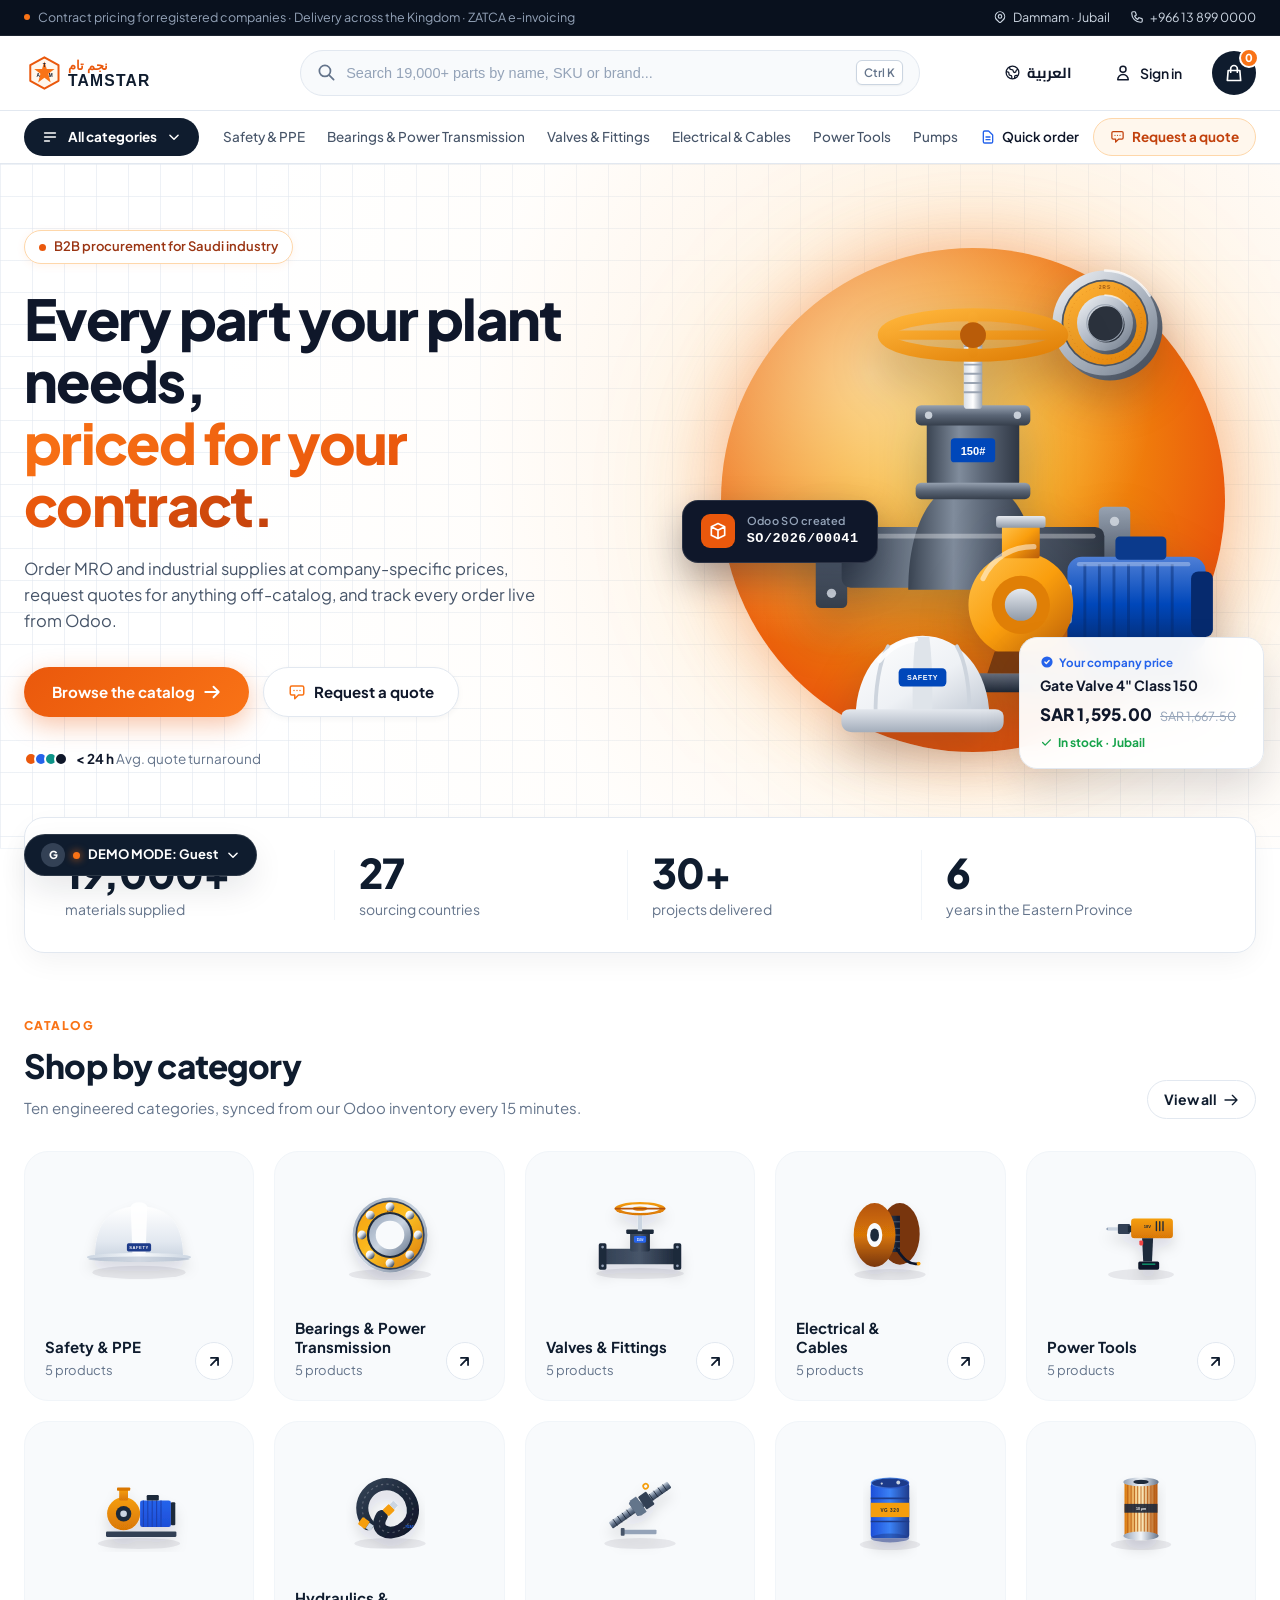
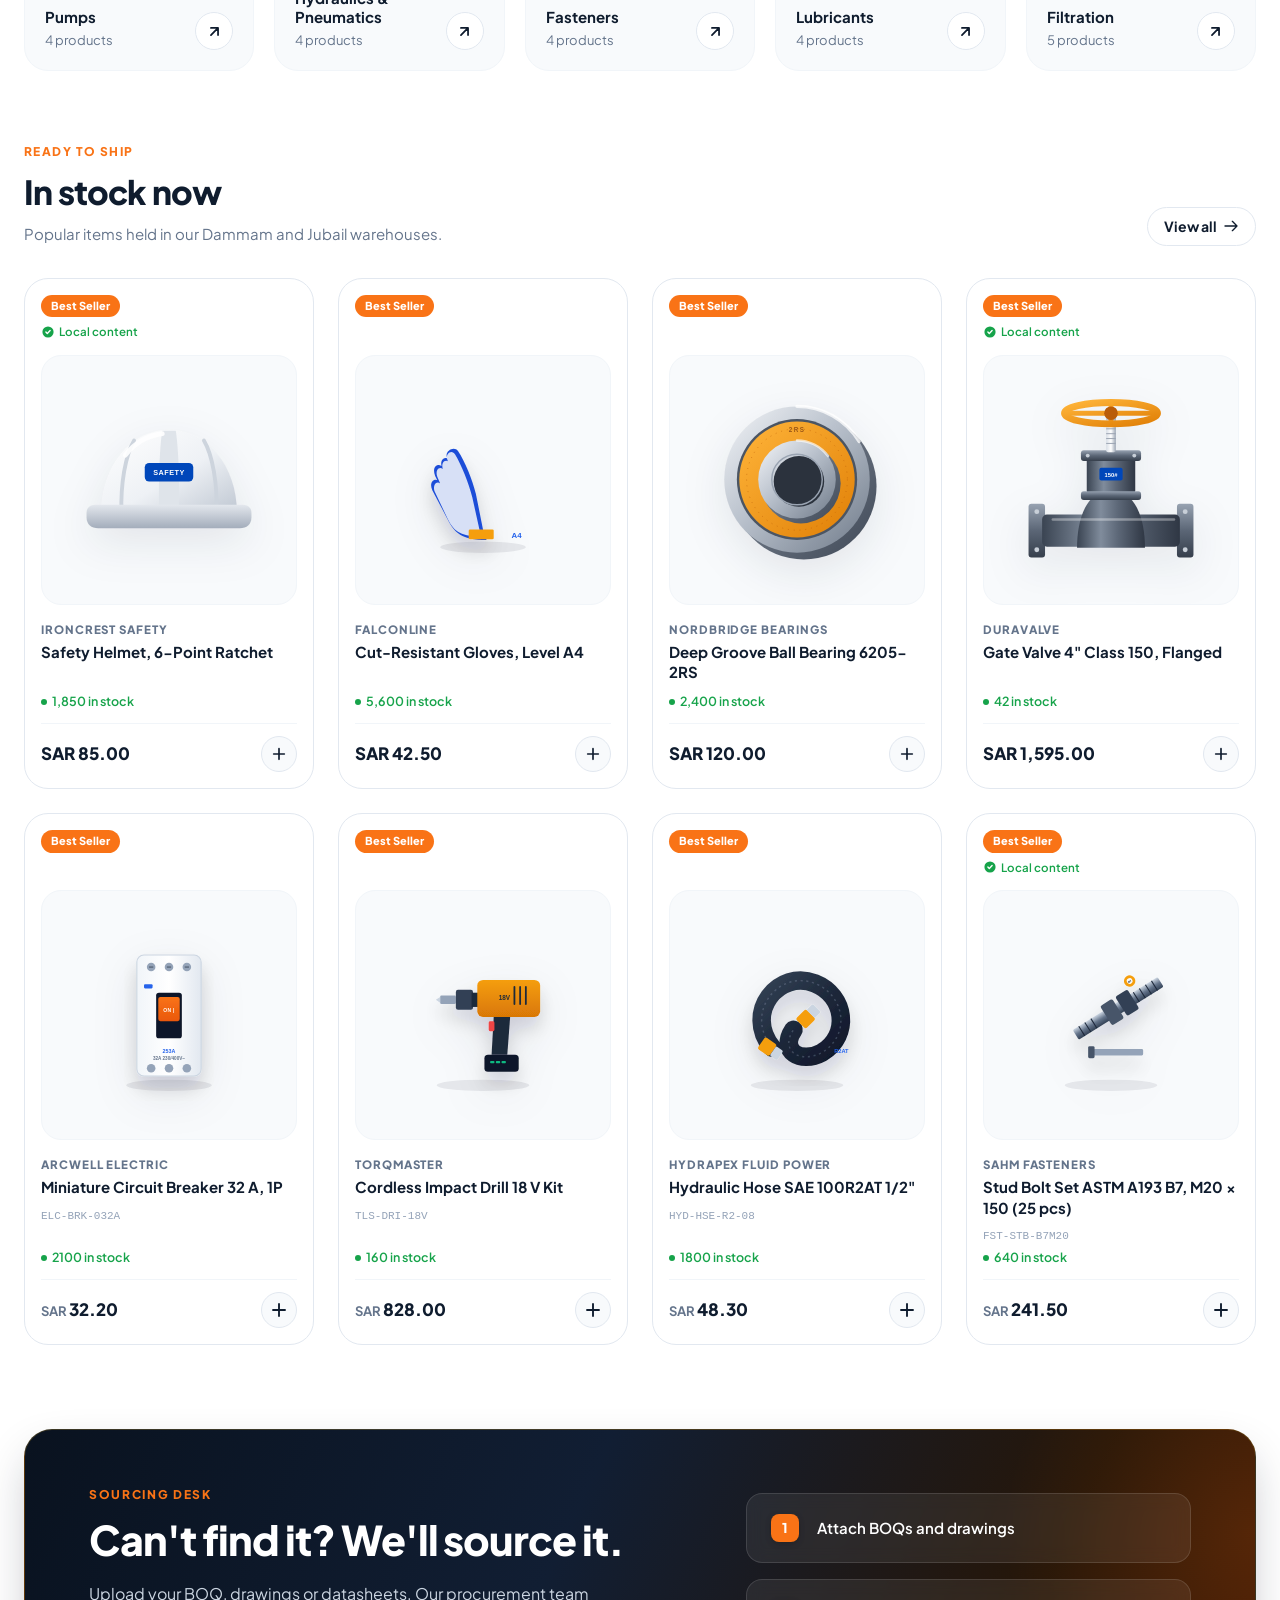
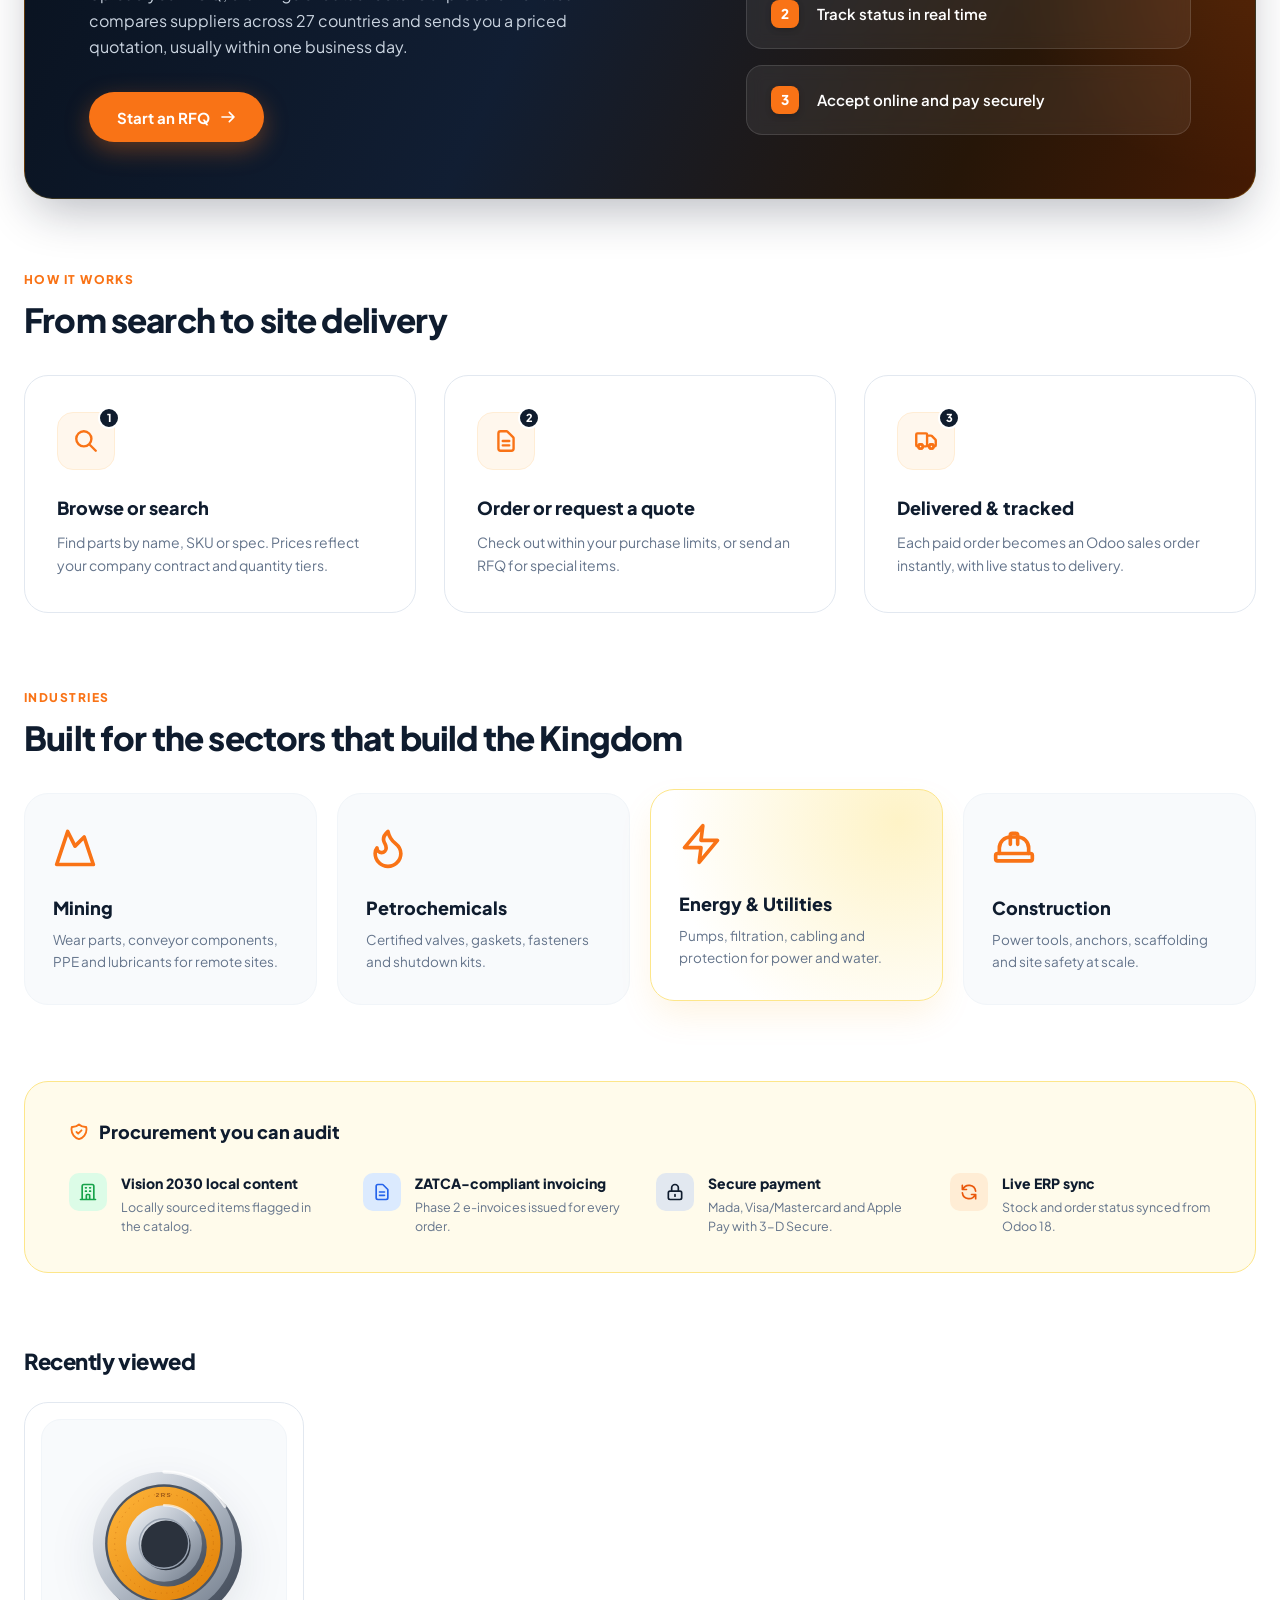
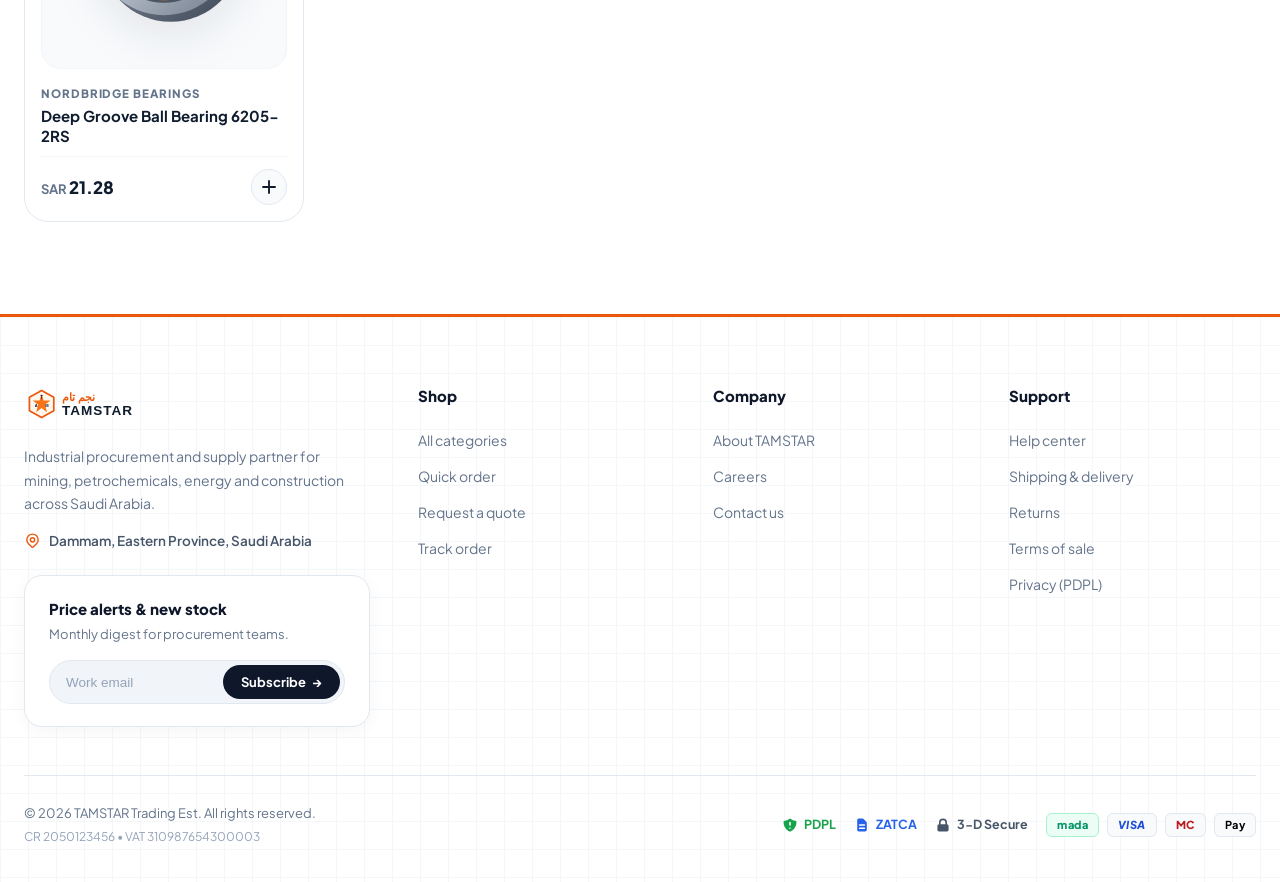
==== commit b711654d: "Pixel-perfect alignment of hero banner equipment visual and typography to reference image" ====
--- a/tamstar/index.html
+++ b/tamstar/index.html
@@ -139,9 +139,8 @@
         </div>
 
         <h1 class="hero-title">
-          Every part your<br>
-          plant needs,<br>
-          <span class="highlight-orange">priced for<br>your contract.</span>
+          Every part your plant needs,<br>
+          <span class="highlight-orange">priced for your contract.</span>
         </h1>
 
         <p class="hero-description">
--- a/tamstar/css/style.css
+++ b/tamstar/css/style.css
@@ -482,7 +482,10 @@
 }
 
 .hero-title .highlight-orange {
-  color: #ea580c;
+  background: linear-gradient(135deg, #f97316 0%, #ea580c 60%, #c2410c 100%);
+  -webkit-background-clip: text;
+  -webkit-text-fill-color: transparent;
+  display: inline;
 }
 
 .hero-description {
@@ -592,10 +595,10 @@
 /* Sun Orb Disc: Vibrant Amber to Radiant Deep Orange with 3D highlight (Images 2 & 3) */
 .hero-sun-orb {
   position: absolute;
-  inset: 8%;
+  inset: 5%;
   border-radius: 50%;
-  background: radial-gradient(circle at 45% 45%, #fbbf24 0%, #f59e0b 26%, #ea580c 70%, #c2410c 100%);
-  box-shadow: 0 0 70px rgba(234, 88, 12, 0.42), 0 0 140px rgba(251, 191, 36, 0.22);
+  background: radial-gradient(circle at 45% 40%, #fbbf24 0%, #f59e0b 26%, #ea580c 70%, #c2410c 100%);
+  box-shadow: 0 0 70px rgba(234, 88, 12, 0.38), 0 0 140px rgba(251, 191, 36, 0.18);
   z-index: 1;
 }
 
@@ -608,16 +611,15 @@
   pointer-events: none;
 }
 
-/* 1. Gate Valve: start-[6%] top-[4%] w-[46%] (Image 2 DevTools) */
+/* 1. Gate Valve: Centered, commanding presence (Reference Image 2) */
 .hero-pos-valve,
 .hero-center-valve {
   position: absolute;
-  top: 4%;
-  left: 6%;
-  width: 46%;
+  top: 10%;
+  left: 17%;
+  width: 66%;
   height: auto;
   z-index: 3;
-  animation: floatSubtle 6s ease-in-out infinite;
 }
 .hero-pos-valve img,
 .hero-center-valve {
@@ -625,37 +627,37 @@
   height: auto;
   display: block;
   filter: drop-shadow(0 24px 24px rgba(15, 23, 42, 0.25));
-}
-
-/* 2. Top-Right Bearing: end-[22%] -top-[2%] w-[26%] (Image 2 DevTools) */
+  animation: floatValve 6s ease-in-out infinite;
+}
+
+/* 2. Top-Right Bearing (Reference Image 2) */
 .hero-pos-bearing,
 .hero-top-bearing {
   position: absolute;
-  top: -2%;
-  right: 22%;
-  width: 26%;
+  top: 6%;
+  right: 14%;
+  width: 25%;
   height: auto;
   z-index: 2;
-  animation: floatSubtle2 6.5s ease-in-out infinite;
 }
 .hero-pos-bearing img,
 .hero-top-bearing {
   width: 100%;
   height: auto;
   display: block;
-  filter: drop-shadow(0 20px 24px rgba(15, 23, 42, 0.22));
-}
-
-/* 3. Middle-Right Centrifugal Pump: end-[0%] top-[30%] w-[48%] (Image 2 DevTools) */
+  filter: drop-shadow(0 18px 22px rgba(15, 23, 42, 0.22));
+  animation: floatBearing 7s ease-in-out infinite;
+}
+
+/* 3. Middle-Right Centrifugal Pump & Electric Motor (Reference Image 2) */
 .hero-pos-pump,
 .hero-right-pump {
   position: absolute;
-  top: 30%;
-  right: 0%;
-  width: 48%;
+  top: 42%;
+  right: 2%;
+  width: 52%;
   height: auto;
   z-index: 4;
-  animation: floatSubtle 7s ease-in-out infinite;
 }
 .hero-pos-pump img,
 .hero-right-pump {
@@ -663,32 +665,33 @@
   height: auto;
   display: block;
   filter: drop-shadow(0 24px 24px rgba(15, 23, 42, 0.25));
-}
-
-/* 4. Bottom-Left Safety Helmet: start-[7%] bottom-[7%] w-[36%] (Image 2 DevTools) */
+  animation: floatPump 6.5s ease-in-out infinite;
+}
+
+/* 4. Bottom-Center Safety Helmet (Reference Image 2) */
 .hero-pos-helmet,
 .hero-bottom-helmet {
   position: absolute;
-  bottom: 7%;
-  left: 7%;
-  width: 36%;
+  bottom: 0%;
+  left: 24%;
+  width: 34%;
   height: auto;
   z-index: 5;
-  animation: floatSubtle3 6s ease-in-out infinite;
 }
 .hero-pos-helmet img,
 .hero-bottom-helmet {
   width: 100%;
   height: auto;
   display: block;
-  filter: drop-shadow(0 24px 24px rgba(15, 23, 42, 0.25));
-}
-
-/* 5. Floating Odoo SO Badge: start-[0%] top-[44%] (Image 2 DevTools) */
+  filter: drop-shadow(0 20px 24px rgba(15, 23, 42, 0.24));
+  animation: floatHelmet 6s ease-in-out infinite;
+}
+
+/* 5. Floating Odoo SO Badge (Reference Image 2) */
 .floating-odoo-card {
   position: absolute;
-  top: 44%;
-  left: 0%;
+  top: 50%;
+  left: -2%;
   background-color: #0f172a;
   color: #ffffff;
   border: 1px solid rgba(255, 255, 255, 0.12);
@@ -728,19 +731,20 @@
   font-family: monospace;
 }
 
-/* 6. Floating Price Card: bottom-[12%] end-[-7%] w-60 (Image 2 DevTools) */
+/* 6. Floating Price Card (Reference Image 2) */
 .floating-price-card {
   position: absolute;
-  bottom: 8%;
-  right: -4%;
-  background: rgba(255, 255, 255, 0.96);
-  backdrop-filter: blur(8px);
+  bottom: 2%;
+  right: -2%;
+  background: rgba(255, 255, 255, 0.95);
+  backdrop-filter: blur(12px);
+  -webkit-backdrop-filter: blur(12px);
   border: 1px solid #e2e8f0;
   border-radius: 18px;
   padding: 16px 20px;
   box-shadow: 0 20px 42px rgba(15, 23, 42, 0.14);
   z-index: 8;
-  width: 250px;
+  width: 245px;
   animation: floatCard2 5.5s ease-in-out infinite;
 }
 
@@ -789,29 +793,35 @@
   color: #16a34a;
 }
 
-@keyframes floatSubtle {
-  0%, 100% { transform: translate(-50%, -50%) translateY(0); }
-  50% { transform: translate(-50%, -50%) translateY(-8px); }
-}
-
-@keyframes floatSubtle2 {
+/* Subtle, clean floating animations with pure translateY */
+@keyframes floatValve {
   0%, 100% { transform: translateY(0); }
   50% { transform: translateY(-7px); }
 }
 
-@keyframes floatSubtle3 {
+@keyframes floatBearing {
+  0%, 100% { transform: translateY(0); }
+  50% { transform: translateY(-5px); }
+}
+
+@keyframes floatPump {
+  0%, 100% { transform: translateY(0); }
+  50% { transform: translateY(-6px); }
+}
+
+@keyframes floatHelmet {
+  0%, 100% { transform: translateY(0); }
+  50% { transform: translateY(5px); }
+}
+
+@keyframes floatCard1 {
+  0%, 100% { transform: translateY(0); }
+  50% { transform: translateY(-5px); }
+}
+
+@keyframes floatCard2 {
   0%, 100% { transform: translateY(0); }
   50% { transform: translateY(6px); }
-}
-
-@keyframes floatCard1 {
-  0%, 100% { transform: translateY(0); }
-  50% { transform: translateY(-6px); }
-}
-
-@keyframes floatCard2 {
-  0%, 100% { transform: translateY(0); }
-  50% { transform: translateY(7px); }
 }
 
 /* --------------------------------------------------------------------------
@@ -2153,25 +2163,25 @@
 
   /* 3D Visual on Mobile */
   .hero-visual-wrapper {
-    max-width: 360px;
-    margin: 10px auto 0;
+    max-width: 350px;
+    margin: 16px auto 0;
   }
 
   .floating-odoo-card {
-    top: 42%;
-    left: -6px;
+    top: 48%;
+    left: 0;
     padding: 8px 12px;
     gap: 8px;
-    transform: scale(0.9);
+    transform: scale(0.85);
     transform-origin: left;
   }
 
   .floating-price-card {
     bottom: 0;
-    right: -6px;
-    width: 200px;
+    right: 0;
+    width: 205px;
     padding: 12px 14px;
-    transform: scale(0.9);
+    transform: scale(0.85);
     transform-origin: right bottom;
   }
 
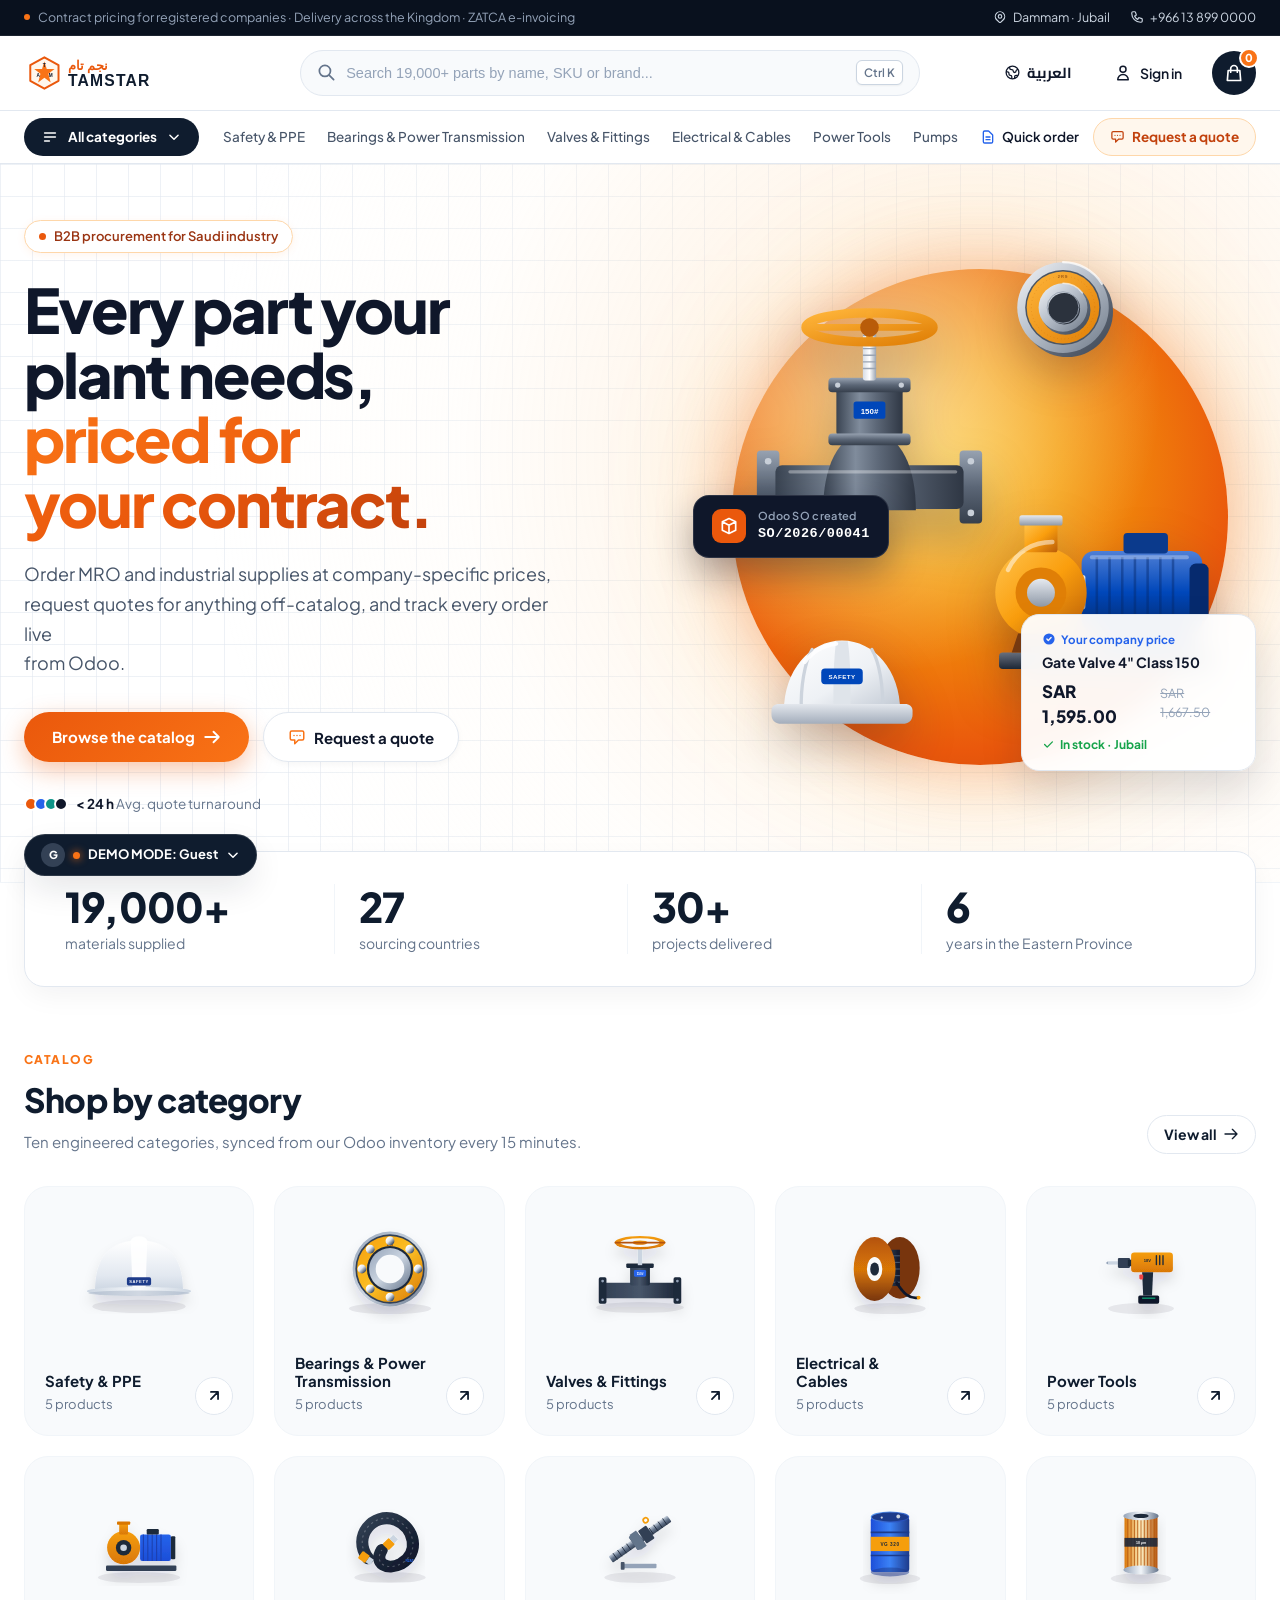
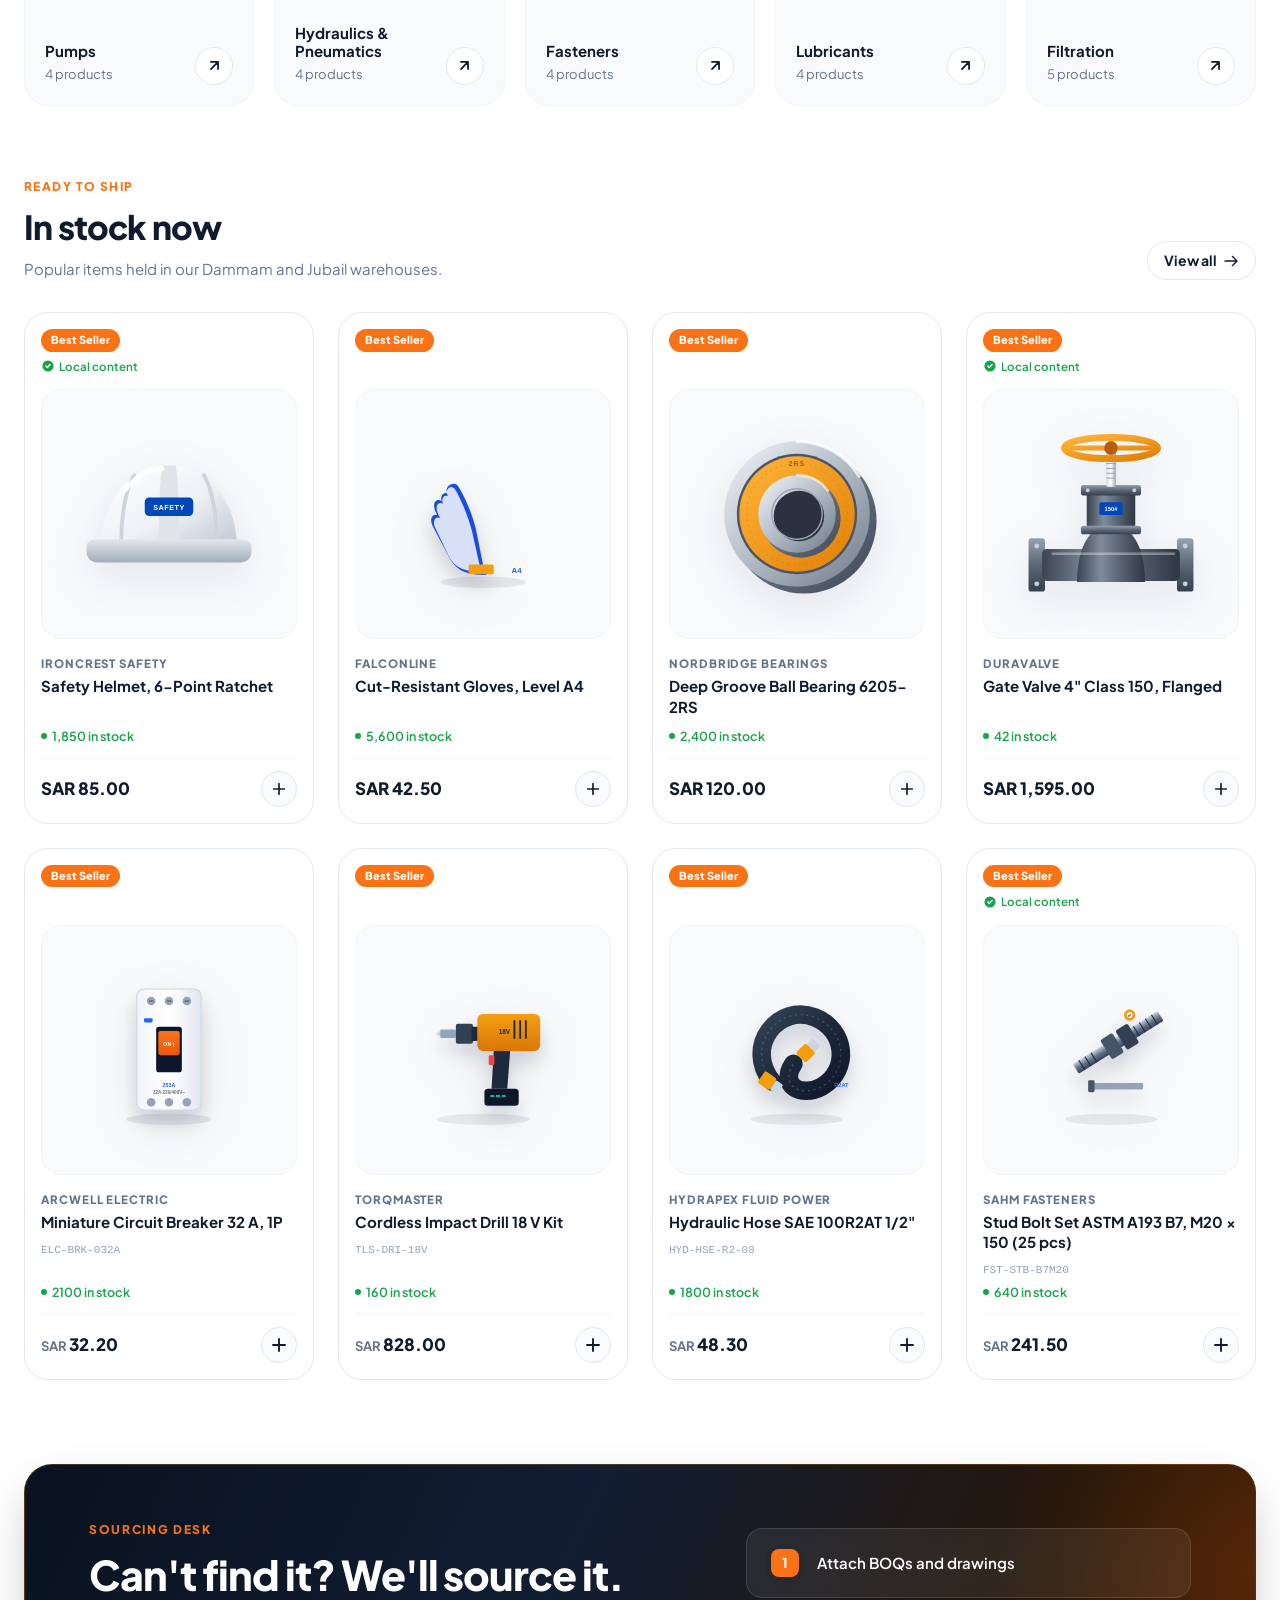
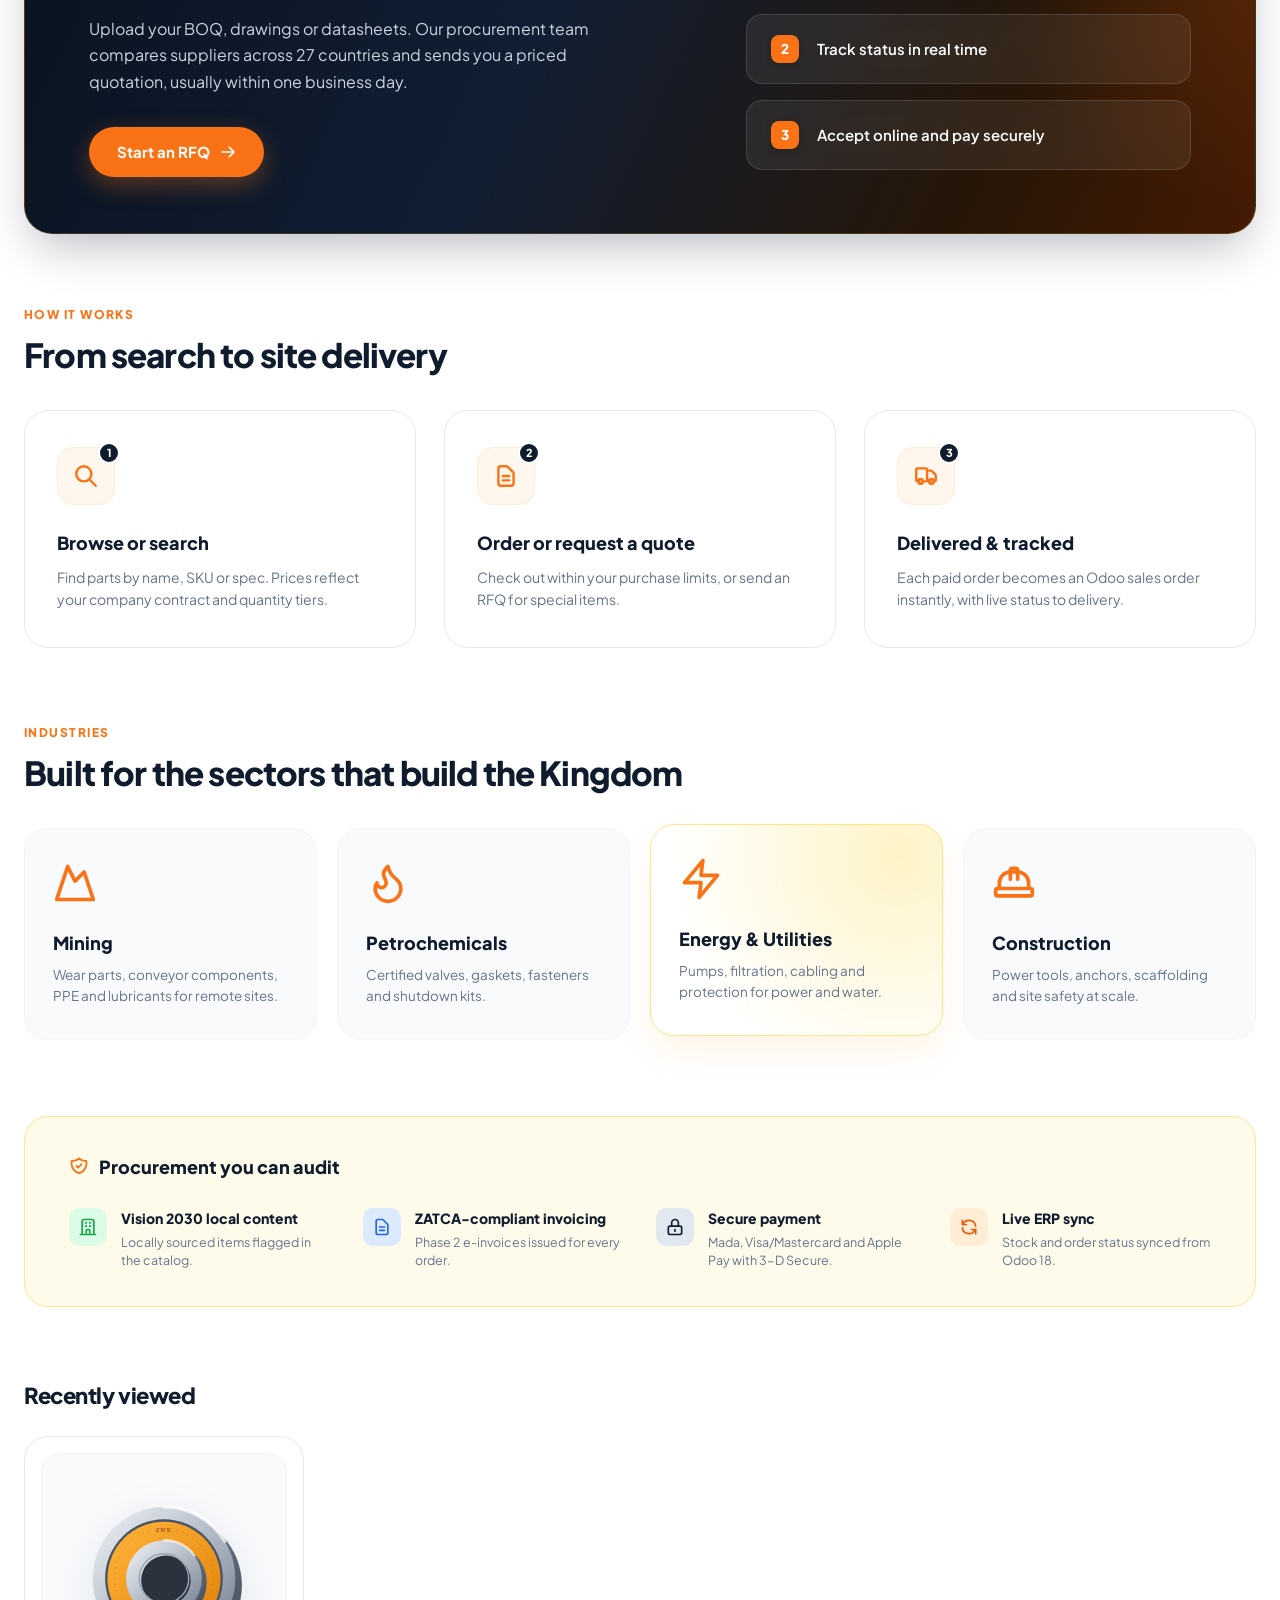
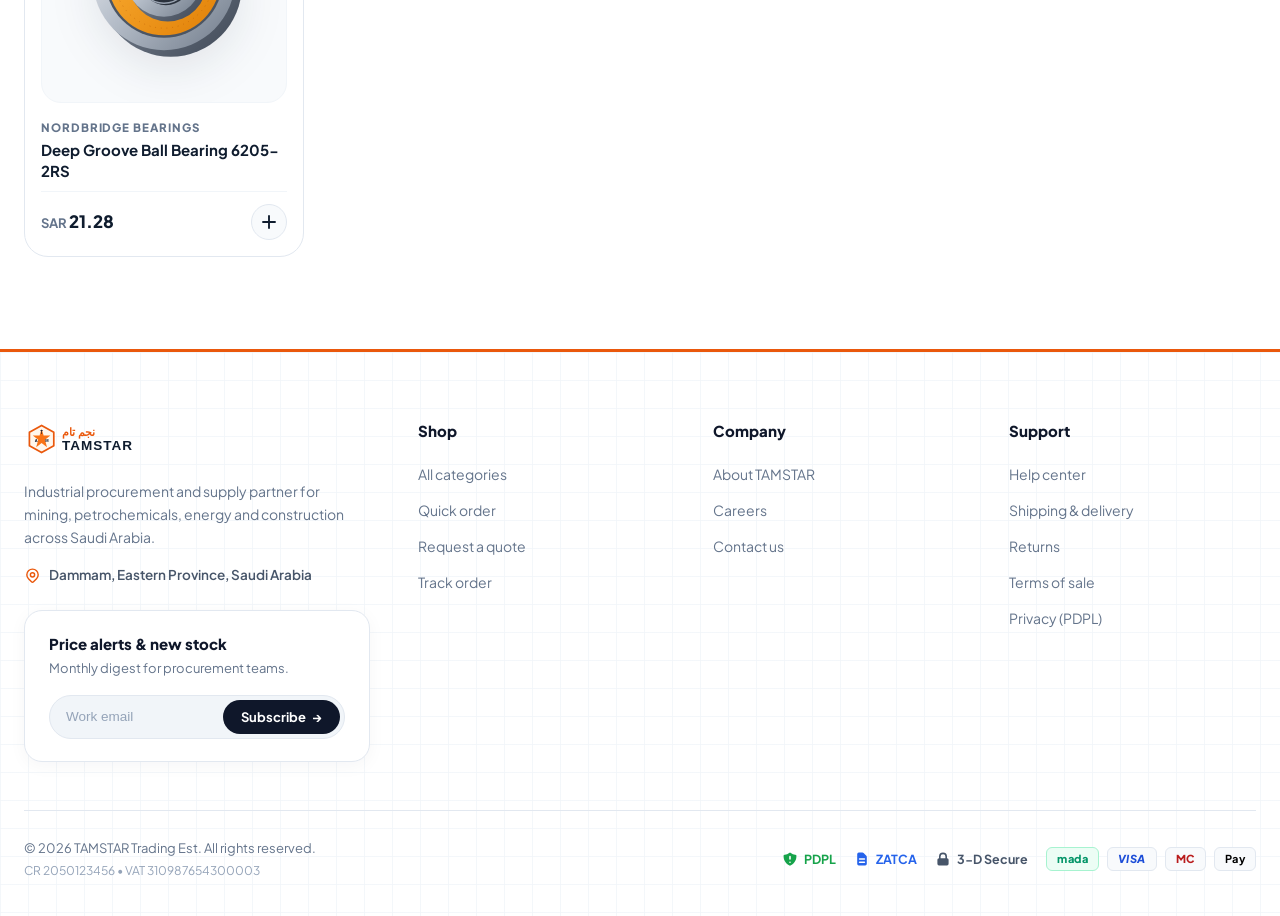
==== commit f4b6ccb2: "Match left hero column width, line wrapping, and font sizing to reference image" ====
--- a/tamstar/index.html
+++ b/tamstar/index.html
@@ -139,12 +139,15 @@
         </div>
 
         <h1 class="hero-title">
-          Every part your plant needs,<br>
-          <span class="highlight-orange">priced for your contract.</span>
+          Every part your<br>
+          plant needs,<br>
+          <span class="highlight-orange">priced for<br>your contract.</span>
         </h1>
 
         <p class="hero-description">
-          Order MRO and industrial supplies at company-specific prices, request quotes for anything off-catalog, and track every order live from Odoo.
+          Order MRO and industrial supplies at company-specific prices,<br class="hero-desc-br">
+          request quotes for anything off-catalog, and track every order live<br class="hero-desc-br">
+          from Odoo.
         </p>
 
         <div class="hero-cta-group">
--- a/tamstar/css/style.css
+++ b/tamstar/css/style.css
@@ -445,9 +445,13 @@
 
 .hero-grid {
   display: grid;
-  grid-template-columns: 1.05fr 0.95fr;
-  align-items: center;
-  gap: 40px;
+  grid-template-columns: minmax(0, 1.08fr) minmax(0, 0.92fr);
+  align-items: center;
+  gap: 32px;
+}
+
+.hero-text-col {
+  max-width: 580px;
 }
 
 .hero-badge-pill {
@@ -473,12 +477,12 @@
 }
 
 .hero-title {
-  font-size: clamp(38px, 4.4vw, 58px);
-  font-weight: 900;
-  line-height: 1.1;
-  letter-spacing: -0.03em;
+  font-size: clamp(40px, 4.8vw, 62px);
+  font-weight: 800;
+  line-height: 1.05;
+  letter-spacing: -0.035em;
   color: #0f172a;
-  margin-bottom: 20px;
+  margin-bottom: 24px;
 }
 
 .hero-title .highlight-orange {
@@ -489,11 +493,11 @@
 }
 
 .hero-description {
-  font-size: 16.5px;
-  line-height: 1.6;
+  font-size: 18px;
+  line-height: 1.65;
   color: #475569;
-  max-width: 520px;
-  margin-bottom: 32px;
+  max-width: 550px;
+  margin-bottom: 34px;
 }
 
 .hero-cta-group {
@@ -611,13 +615,13 @@
   pointer-events: none;
 }
 
-/* 1. Gate Valve: Centered, commanding presence (Reference Image 2) */
+/* 1. Gate Valve: Top-Left quadrant (Reference Image 2) */
 .hero-pos-valve,
 .hero-center-valve {
   position: absolute;
-  top: 10%;
-  left: 17%;
-  width: 66%;
+  top: 8%;
+  left: 6%;
+  width: 48%;
   height: auto;
   z-index: 3;
 }
@@ -630,13 +634,13 @@
   animation: floatValve 6s ease-in-out infinite;
 }
 
-/* 2. Top-Right Bearing (Reference Image 2) */
+/* 2. Top-Center/Right Bearing ("Gear Icon") (Reference Image 2) */
 .hero-pos-bearing,
 .hero-top-bearing {
   position: absolute;
-  top: 6%;
-  right: 14%;
-  width: 25%;
+  top: 1%;
+  right: 24%;
+  width: 22%;
   height: auto;
   z-index: 2;
 }
@@ -653,9 +657,9 @@
 .hero-pos-pump,
 .hero-right-pump {
   position: absolute;
-  top: 42%;
-  right: 2%;
-  width: 52%;
+  top: 40%;
+  right: 4%;
+  width: 46%;
   height: auto;
   z-index: 4;
 }
@@ -668,13 +672,13 @@
   animation: floatPump 6.5s ease-in-out infinite;
 }
 
-/* 4. Bottom-Center Safety Helmet (Reference Image 2) */
+/* 4. Bottom-Left Safety Helmet (Reference Image 2) */
 .hero-pos-helmet,
 .hero-bottom-helmet {
   position: absolute;
-  bottom: 0%;
-  left: 24%;
-  width: 34%;
+  bottom: 5%;
+  left: 10%;
+  width: 30%;
   height: auto;
   z-index: 5;
 }
@@ -690,7 +694,7 @@
 /* 5. Floating Odoo SO Badge (Reference Image 2) */
 .floating-odoo-card {
   position: absolute;
-  top: 50%;
+  top: 46%;
   left: -2%;
   background-color: #0f172a;
   color: #ffffff;
@@ -734,8 +738,8 @@
 /* 6. Floating Price Card (Reference Image 2) */
 .floating-price-card {
   position: absolute;
-  bottom: 2%;
-  right: -2%;
+  bottom: 4%;
+  right: 0%;
   background: rgba(255, 255, 255, 0.95);
   backdrop-filter: blur(12px);
   -webkit-backdrop-filter: blur(12px);
@@ -744,7 +748,7 @@
   padding: 16px 20px;
   box-shadow: 0 20px 42px rgba(15, 23, 42, 0.14);
   z-index: 8;
-  width: 245px;
+  width: 235px;
   animation: floatCard2 5.5s ease-in-out infinite;
 }
 
@@ -2136,6 +2140,10 @@
     margin-bottom: 24px;
   }
 
+  .hero-desc-br {
+    display: none;
+  }
+
   .hero-cta-group {
     flex-direction: column;
     width: 100%;
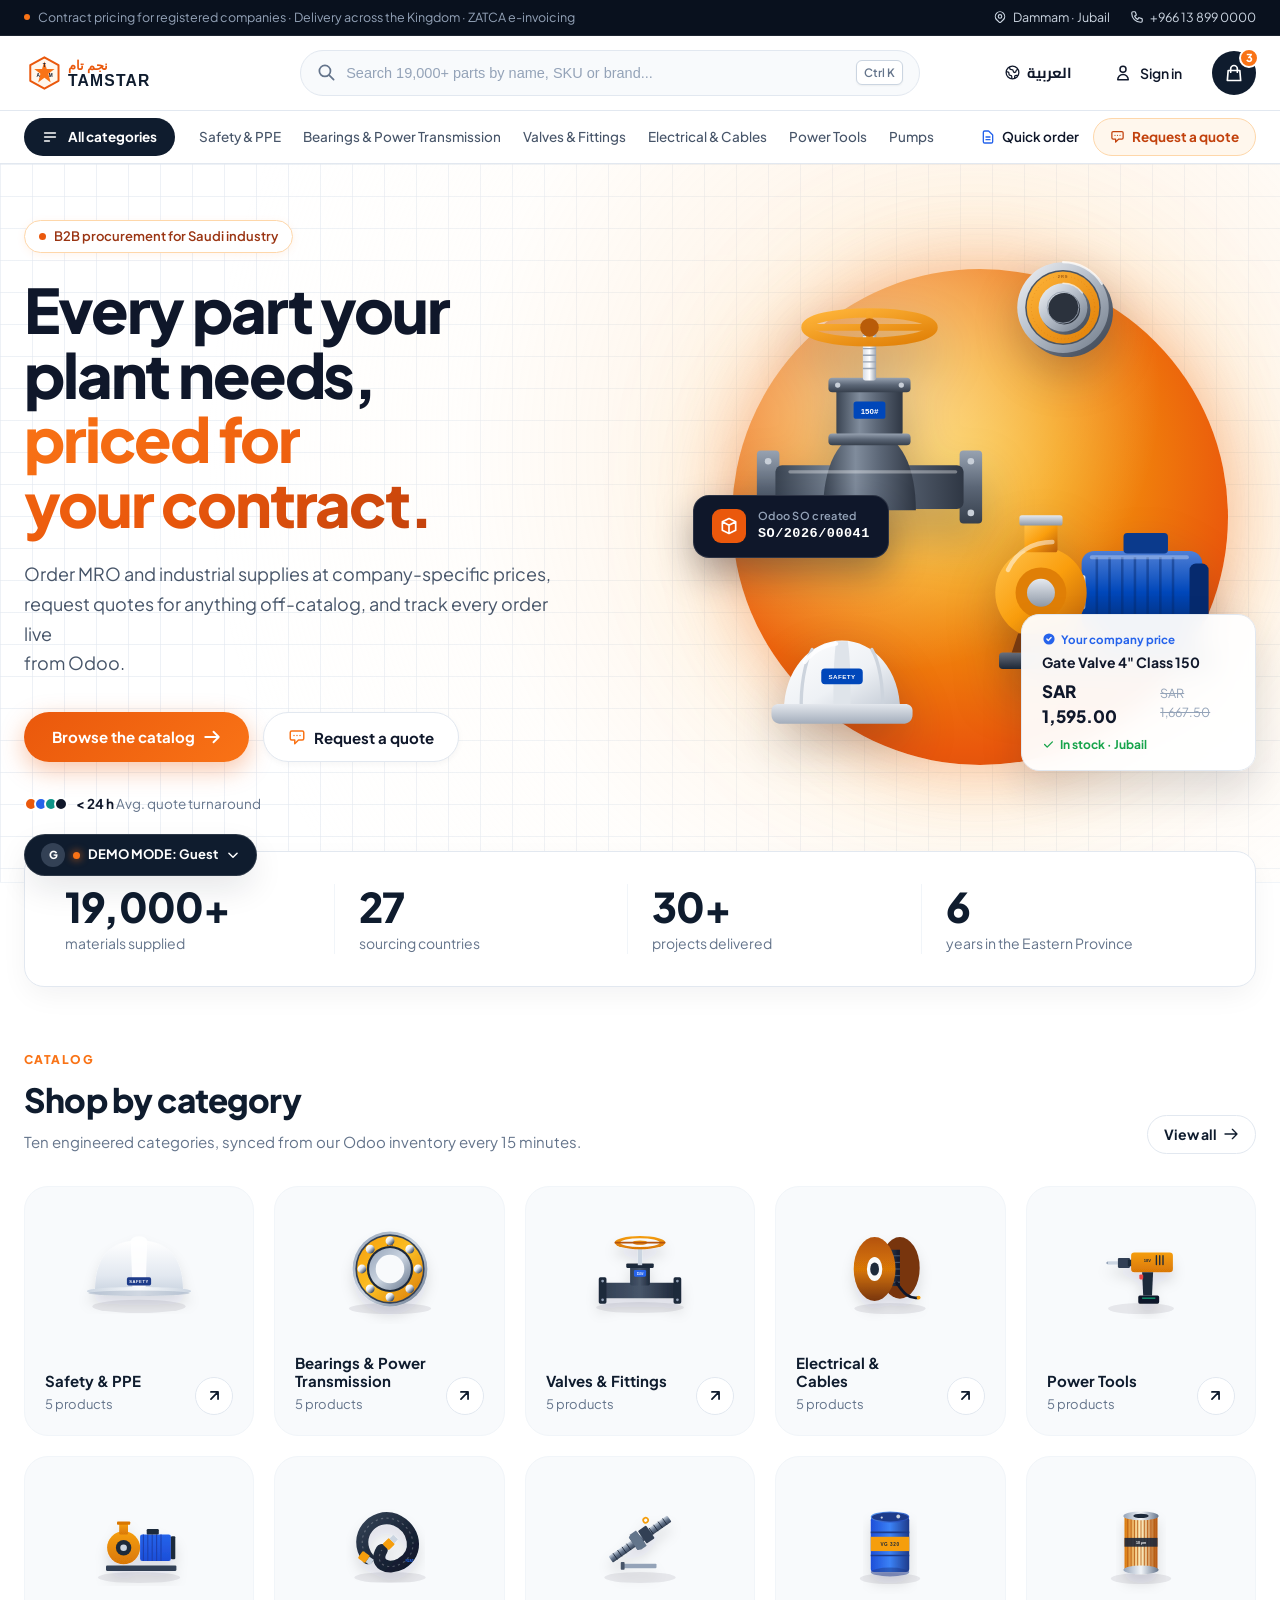
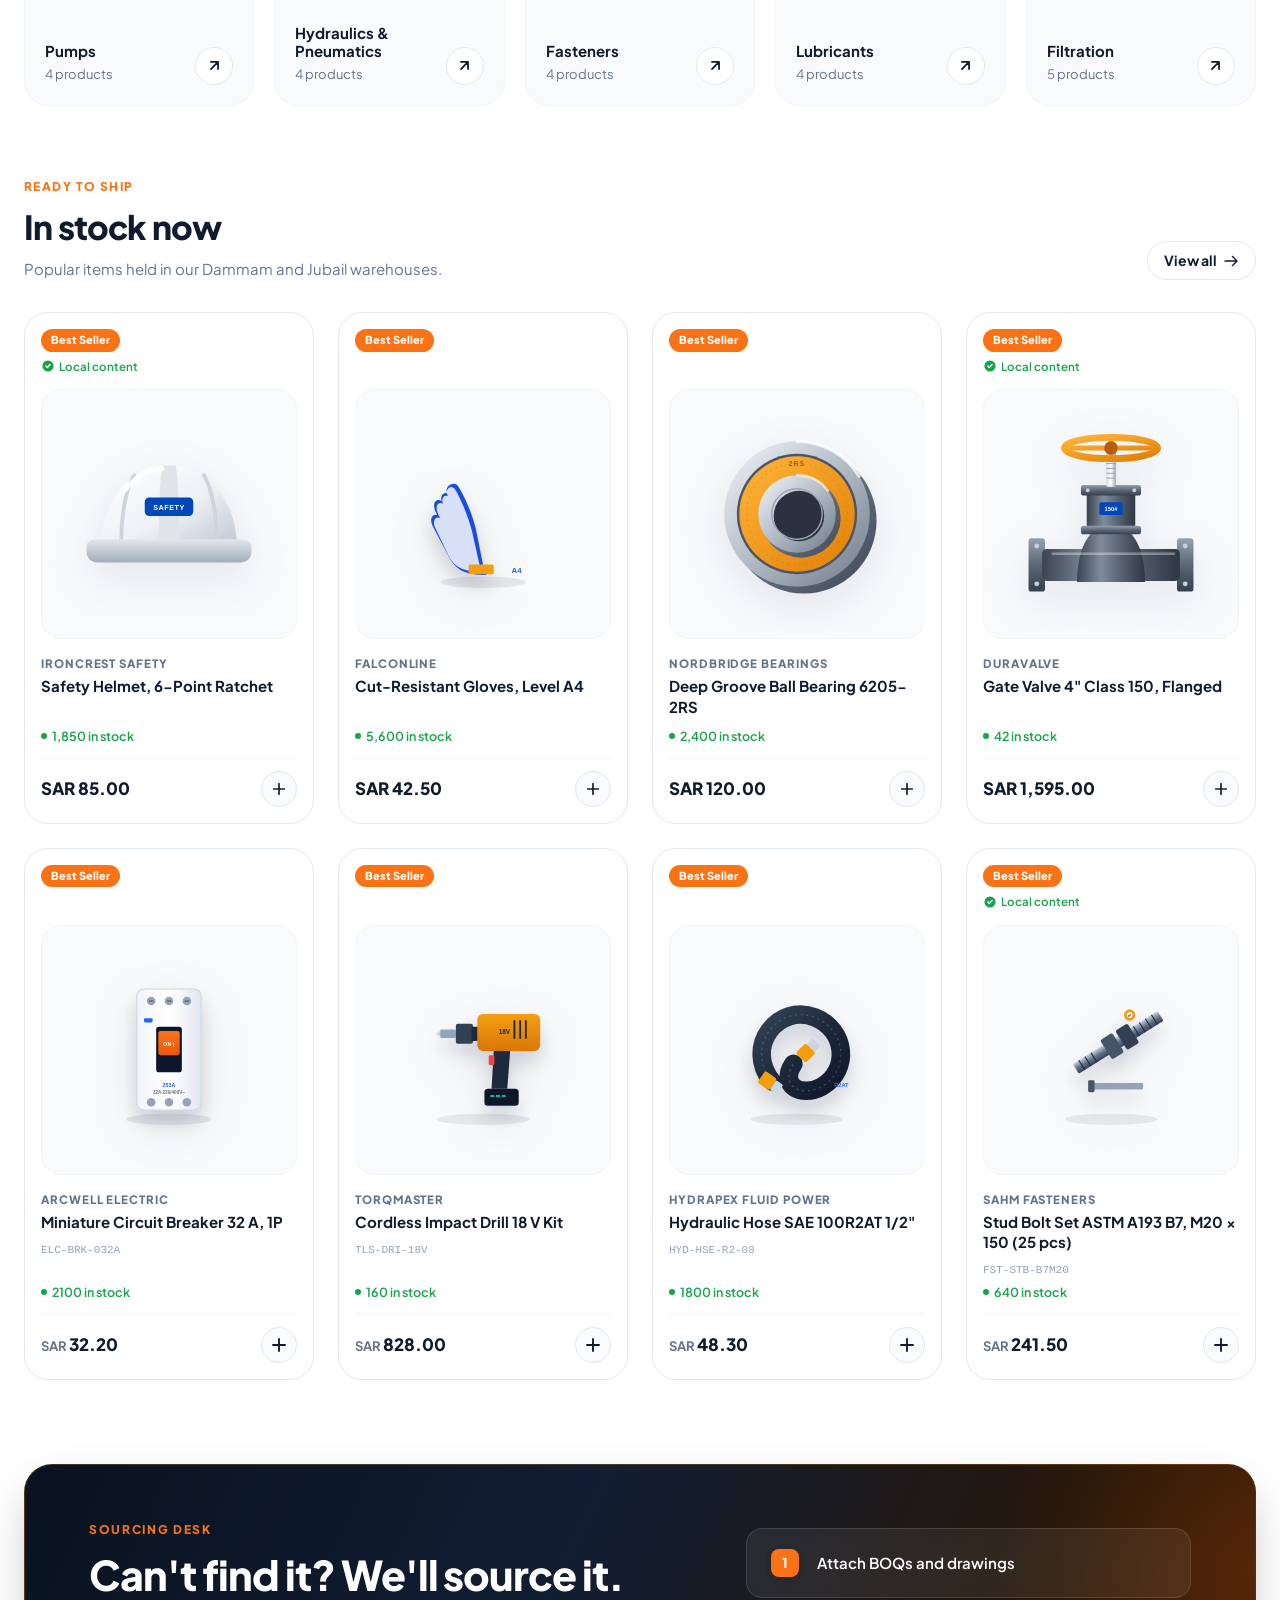
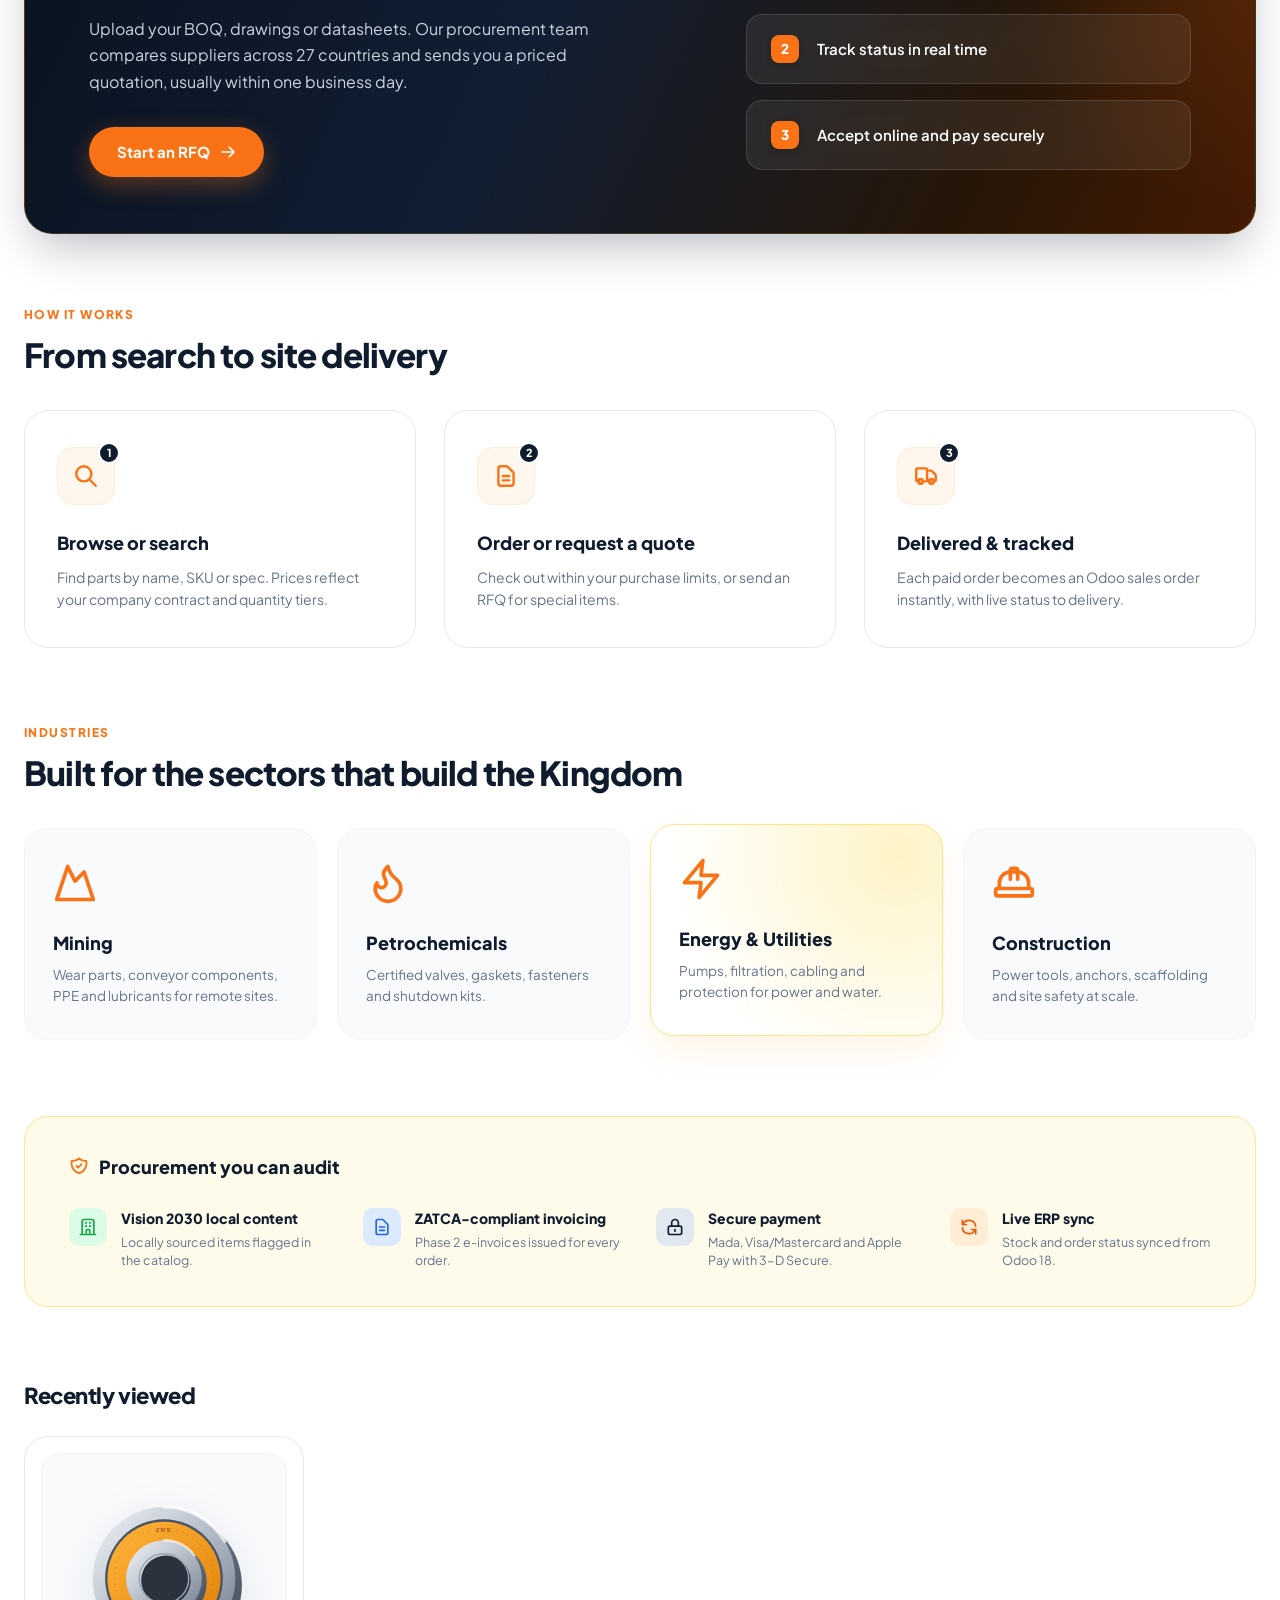
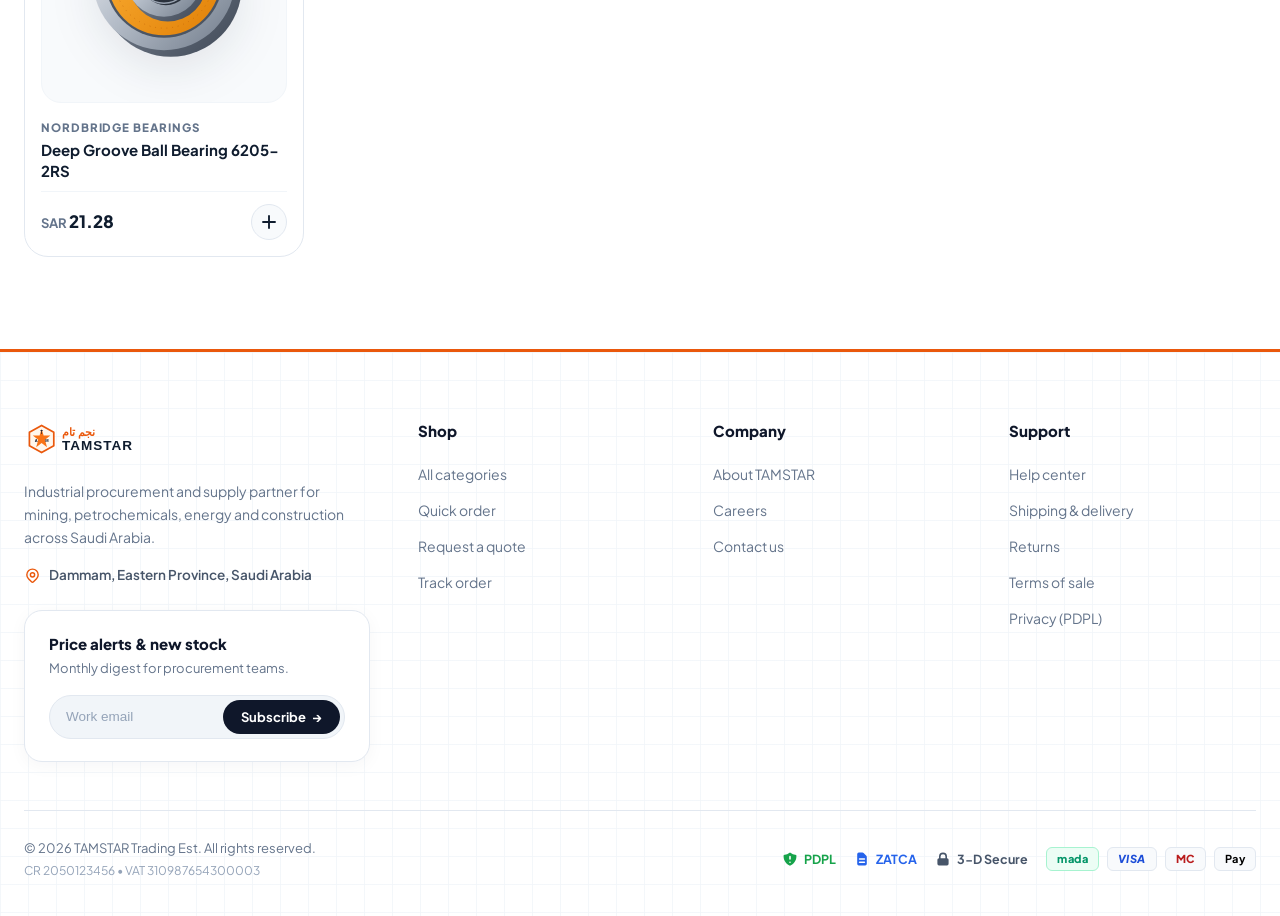
==== commit ac0dac6d: "feat: category page, checkout sidebar on +, and 2-column mobile footer" ====
--- a/tamstar/index.html
+++ b/tamstar/index.html
@@ -76,11 +76,11 @@
           <span>Sign in</span>
         </button>
 
-        <button type="button" class="cart-icon-btn" onclick="window.showToast('Order List: ' + (document.getElementById('cartBadge').textContent) + ' items selected', 'info')" aria-label="View Order List">
+        <button type="button" class="cart-icon-btn" onclick="window.openCartSidebar()" aria-label="View Order List">
           <svg style="width: 20px; height: 20px;" fill="none" viewBox="0 0 24 24" stroke="currentColor">
             <path stroke-linecap="round" stroke-linejoin="round" stroke-width="2" d="M16 11V7a4 4 0 00-8 0v4M5 9h14l1 12H4L5 9z"/>
           </svg>
-          <span class="cart-badge" id="cartBadge">0</span>
+          <span class="cart-badge" id="cartBadge">3</span>
         </button>
       </div>
     </div>
@@ -90,23 +90,20 @@
   <nav class="sub-nav-bar" aria-label="Industrial Categories">
     <div class="container sub-nav-inner">
       <div style="display: flex; align-items: center; gap: 24px;">
-        <button type="button" class="all-categories-btn" onclick="document.getElementById('categoriesSection').scrollIntoView({behavior:'smooth'})">
+        <a href="categories.html" class="all-categories-btn" style="text-decoration: none;">
           <svg style="width: 16px; height: 16px;" fill="none" viewBox="0 0 24 24" stroke="currentColor">
             <path stroke-linecap="round" stroke-linejoin="round" stroke-width="2.5" d="M4 6h16M4 12h16M4 18h7"/>
           </svg>
           <span>All categories</span>
-          <svg style="width: 14px; height: 14px;" fill="none" viewBox="0 0 24 24" stroke="currentColor">
-            <path stroke-linecap="round" stroke-linejoin="round" stroke-width="2.5" d="M19 9l-7 7-7-7"/>
-          </svg>
-        </button>
+        </a>
 
         <div class="category-nav-links">
-          <a href="#cat-safety" class="category-nav-link">Safety & PPE</a>
-          <a href="#cat-bearings" class="category-nav-link">Bearings & Power Transmission</a>
-          <a href="#cat-valves" class="category-nav-link">Valves & Fittings</a>
-          <a href="#cat-electrical" class="category-nav-link">Electrical & Cables</a>
-          <a href="#cat-tools" class="category-nav-link">Power Tools</a>
-          <a href="#cat-pumps" class="category-nav-link">Pumps</a>
+          <a href="categories.html?cat=safety" class="category-nav-link">Safety & PPE</a>
+          <a href="categories.html?cat=bearings" class="category-nav-link">Bearings & Power Transmission</a>
+          <a href="categories.html?cat=valves" class="category-nav-link">Valves & Fittings</a>
+          <a href="categories.html?cat=electrical" class="category-nav-link">Electrical & Cables</a>
+          <a href="categories.html?cat=tools" class="category-nav-link">Power Tools</a>
+          <a href="categories.html?cat=pumps" class="category-nav-link">Pumps</a>
         </div>
       </div>
 
@@ -271,7 +268,7 @@
           <h2 class="section-title">Shop by category</h2>
           <p class="section-subtitle">Ten engineered categories, synced from our Odoo inventory every 15 minutes.</p>
         </div>
-        <a href="#categoriesSection" class="section-view-all">
+        <a href="categories.html" class="section-view-all">
           <span>View all</span>
           <svg style="width: 16px; height: 16px;" fill="none" viewBox="0 0 24 24" stroke="currentColor">
             <path stroke-linecap="round" stroke-linejoin="round" stroke-width="2" d="M14 5l7 7m0 0l-7 7m7-7H3"/>
@@ -281,7 +278,7 @@
 
       <div class="categories-grid">
         <!-- 1. Safety & PPE -->
-        <div class="category-card" onclick="window.requestQuote('Safety & PPE')">
+        <div class="category-card" onclick="window.location.href='categories.html?cat=safety'">
           <div class="cat-image-wrap">
             <img src="assets/images/cat-safety.svg" alt="Safety & PPE">
           </div>
@@ -299,7 +296,7 @@
         </div>
 
         <!-- 2. Bearings & Power Transmission -->
-        <div class="category-card" onclick="window.requestQuote('Bearings & Power Transmission')">
+        <div class="category-card" onclick="window.location.href='categories.html?cat=bearings'">
           <div class="cat-image-wrap">
             <img src="assets/images/cat-bearings.svg" alt="Bearings & Power Transmission">
           </div>
@@ -317,7 +314,7 @@
         </div>
 
         <!-- 3. Valves & Fittings -->
-        <div class="category-card" onclick="window.requestQuote('Valves & Fittings')">
+        <div class="category-card" onclick="window.location.href='categories.html?cat=valves'">
           <div class="cat-image-wrap">
             <img src="assets/images/cat-valves.svg" alt="Valves & Fittings">
           </div>
@@ -335,7 +332,7 @@
         </div>
 
         <!-- 4. Electrical & Cables -->
-        <div class="category-card" onclick="window.requestQuote('Electrical & Cables')">
+        <div class="category-card" onclick="window.location.href='categories.html?cat=electrical'">
           <div class="cat-image-wrap">
             <img src="assets/images/cat-electrical.svg" alt="Electrical & Cables">
           </div>
@@ -353,7 +350,7 @@
         </div>
 
         <!-- 5. Power Tools -->
-        <div class="category-card" onclick="window.requestQuote('Power Tools')">
+        <div class="category-card" onclick="window.location.href='categories.html?cat=tools'">
           <div class="cat-image-wrap">
             <img src="assets/images/cat-tools.svg" alt="Power Tools">
           </div>
@@ -371,7 +368,7 @@
         </div>
 
         <!-- 6. Pumps -->
-        <div class="category-card" onclick="window.requestQuote('Pumps')">
+        <div class="category-card" onclick="window.location.href='categories.html?cat=pumps'">
           <div class="cat-image-wrap">
             <img src="assets/images/cat-pumps.svg" alt="Pumps">
           </div>
@@ -389,7 +386,7 @@
         </div>
 
         <!-- 7. Hydraulics & Pneumatics -->
-        <div class="category-card" onclick="window.requestQuote('Hydraulics & Pneumatics')">
+        <div class="category-card" onclick="window.location.href='categories.html?cat=hydraulics'">
           <div class="cat-image-wrap">
             <img src="assets/images/cat-hydraulics.svg" alt="Hydraulics & Pneumatics">
           </div>
@@ -407,7 +404,7 @@
         </div>
 
         <!-- 8. Fasteners -->
-        <div class="category-card" onclick="window.requestQuote('Fasteners')">
+        <div class="category-card" onclick="window.location.href='categories.html?cat=fasteners'">
           <div class="cat-image-wrap">
             <img src="assets/images/cat-fasteners.svg" alt="Fasteners">
           </div>
@@ -425,7 +422,7 @@
         </div>
 
         <!-- 9. Lubricants -->
-        <div class="category-card" onclick="window.requestQuote('Lubricants')">
+        <div class="category-card" onclick="window.location.href='categories.html?cat=lubricants'">
           <div class="cat-image-wrap">
             <img src="assets/images/cat-lubricants.svg" alt="Lubricants">
           </div>
@@ -443,7 +440,7 @@
         </div>
 
         <!-- 10. Filtration -->
-        <div class="category-card" onclick="window.requestQuote('Filtration')">
+        <div class="category-card" onclick="window.location.href='categories.html?cat=filtration'">
           <div class="cat-image-wrap">
             <img src="assets/images/cat-filtration.svg" alt="Filtration">
           </div>
@@ -482,7 +479,7 @@
 
       <div class="products-grid">
         <!-- Product 1: Helmet -->
-        <div class="product-card">
+        <div class="product-card" onclick="window.location.href='product.html?id=helmet'">
           <div class="product-card-top">
             <span class="badge-best-seller">Best seller</span>
             <span class="badge-local-content">
@@ -495,7 +492,7 @@
 
           <div class="product-image-container">
             <img src="assets/images/safety-helmet.svg" alt="Ironcrest Safety Helmet">
-            <button type="button" class="product-quick-view-btn" onclick="window.location.href='product.html?id=helmet'">
+            <button type="button" class="product-quick-view-btn" onclick="event.stopPropagation(); window.location.href='product.html?id=helmet'">
               <svg style="width: 15px; height: 15px;" fill="none" viewBox="0 0 24 24" stroke="currentColor">
                 <path stroke-linecap="round" stroke-linejoin="round" stroke-width="2" d="M15 12a3 3 0 11-6 0 3 3 0 016 0z"/>
                 <path stroke-linecap="round" stroke-linejoin="round" stroke-width="2" d="M2.458 12C3.732 7.943 7.523 5 12 5c4.478 0 8.268 2.943 9.542 7-1.274 4.057-5.064 7-9.542 7-4.477 0-8.268-2.943-9.542-7z"/>
@@ -515,7 +512,7 @@
               <div class="product-price-block">
                 <span class="product-price-sar">SAR 85.00</span>
               </div>
-              <button type="button" class="product-add-cart-btn" onclick="window.addToCart('Safety Helmet', 'SAR 85.00')" aria-label="Add Safety Helmet to Order">
+              <button type="button" class="product-add-cart-btn" onclick="event.stopPropagation(); window.addToCartAndOpen('helmet')" aria-label="Add Safety Helmet to Order">
                 <svg style="width: 16px; height: 16px;" fill="none" viewBox="0 0 24 24" stroke="currentColor">
                   <path stroke-linecap="round" stroke-linejoin="round" stroke-width="2.5" d="M12 4v16m8-8H4"/>
                 </svg>
@@ -525,14 +522,14 @@
         </div>
 
         <!-- Product 2: Cut-Resistant Gloves -->
-        <div class="product-card">
+        <div class="product-card" onclick="window.location.href='product.html?id=gloves'">
           <div class="product-card-top">
             <span class="badge-best-seller">Best seller</span>
           </div>
 
           <div class="product-image-container">
             <img src="assets/images/prod-gloves.svg" alt="Falconline Cut-Resistant Gloves">
-            <button type="button" class="product-quick-view-btn" onclick="window.location.href='product.html?id=gloves'">
+            <button type="button" class="product-quick-view-btn" onclick="event.stopPropagation(); window.location.href='product.html?id=gloves'">
               <svg style="width: 15px; height: 15px;" fill="none" viewBox="0 0 24 24" stroke="currentColor">
                 <path stroke-linecap="round" stroke-linejoin="round" stroke-width="2" d="M15 12a3 3 0 11-6 0 3 3 0 016 0z"/>
                 <path stroke-linecap="round" stroke-linejoin="round" stroke-width="2" d="M2.458 12C3.732 7.943 7.523 5 12 5c4.478 0 8.268 2.943 9.542 7-1.274 4.057-5.064 7-9.542 7-4.477 0-8.268-2.943-9.542-7z"/>
@@ -552,7 +549,7 @@
               <div class="product-price-block">
                 <span class="product-price-sar">SAR 42.50</span>
               </div>
-              <button type="button" class="product-add-cart-btn" onclick="window.addToCart('Cut-Resistant Gloves', 'SAR 42.50')" aria-label="Add Cut-Resistant Gloves to Order">
+              <button type="button" class="product-add-cart-btn" onclick="event.stopPropagation(); window.addToCartAndOpen('gloves')" aria-label="Add Cut-Resistant Gloves to Order">
                 <svg style="width: 16px; height: 16px;" fill="none" viewBox="0 0 24 24" stroke="currentColor">
                   <path stroke-linecap="round" stroke-linejoin="round" stroke-width="2.5" d="M12 4v16m8-8H4"/>
                 </svg>
@@ -562,14 +559,14 @@
         </div>
 
         <!-- Product 3: Deep Groove Ball Bearing (Hover Quick View Showcase) -->
-        <div class="product-card">
+        <div class="product-card" onclick="window.location.href='product.html?id=bearing'">
           <div class="product-card-top">
             <span class="badge-best-seller">Best seller</span>
           </div>
 
           <div class="product-image-container">
             <img src="assets/images/bearing.svg" alt="Nordbridge Deep Groove Ball Bearing">
-            <button type="button" class="product-quick-view-btn" onclick="window.location.href='product.html?id=bearing'">
+            <button type="button" class="product-quick-view-btn" onclick="event.stopPropagation(); window.location.href='product.html?id=bearing'">
               <svg style="width: 15px; height: 15px;" fill="none" viewBox="0 0 24 24" stroke="currentColor">
                 <path stroke-linecap="round" stroke-linejoin="round" stroke-width="2" d="M15 12a3 3 0 11-6 0 3 3 0 016 0z"/>
                 <path stroke-linecap="round" stroke-linejoin="round" stroke-width="2" d="M2.458 12C3.732 7.943 7.523 5 12 5c4.478 0 8.268 2.943 9.542 7-1.274 4.057-5.064 7-9.542 7-4.477 0-8.268-2.943-9.542-7z"/>
@@ -589,7 +586,7 @@
               <div class="product-price-block">
                 <span class="product-price-sar">SAR 120.00</span>
               </div>
-              <button type="button" class="product-add-cart-btn" onclick="window.addToCart('Ball Bearing 6205-2RS', 'SAR 120.00')" aria-label="Add Ball Bearing to Order">
+              <button type="button" class="product-add-cart-btn" onclick="event.stopPropagation(); window.addToCartAndOpen('bearing')" aria-label="Add Ball Bearing to Order">
                 <svg style="width: 16px; height: 16px;" fill="none" viewBox="0 0 24 24" stroke="currentColor">
                   <path stroke-linecap="round" stroke-linejoin="round" stroke-width="2.5" d="M12 4v16m8-8H4"/>
                 </svg>
@@ -599,7 +596,7 @@
         </div>
 
         <!-- Product 4: Gate Valve 4" Flanged -->
-        <div class="product-card">
+        <div class="product-card" onclick="window.location.href='product.html?id=valve'">
           <div class="product-card-top">
             <span class="badge-best-seller">Best seller</span>
             <span class="badge-local-content">
@@ -612,7 +609,7 @@
 
           <div class="product-image-container">
             <img src="assets/images/gate-valve.svg" alt="Duravalve Gate Valve 4 Inch Flanged">
-            <button type="button" class="product-quick-view-btn" onclick="window.location.href='product.html?id=valve'">
+            <button type="button" class="product-quick-view-btn" onclick="event.stopPropagation(); window.location.href='product.html?id=valve'">
               <svg style="width: 15px; height: 15px;" fill="none" viewBox="0 0 24 24" stroke="currentColor">
                 <path stroke-linecap="round" stroke-linejoin="round" stroke-width="2" d="M15 12a3 3 0 11-6 0 3 3 0 016 0z"/>
                 <path stroke-linecap="round" stroke-linejoin="round" stroke-width="2" d="M2.458 12C3.732 7.943 7.523 5 12 5c4.478 0 8.268 2.943 9.542 7-1.274 4.057-5.064 7-9.542 7-4.477 0-8.268-2.943-9.542-7z"/>
@@ -632,7 +629,7 @@
               <div class="product-price-block">
                 <span class="product-price-sar">SAR 1,595.00</span>
               </div>
-              <button type="button" class="product-add-cart-btn" onclick="window.addToCart('Gate Valve 4 Inch', 'SAR 1,595.00')" aria-label="Add Gate Valve to Order">
+              <button type="button" class="product-add-cart-btn" onclick="event.stopPropagation(); window.addToCartAndOpen('valve')" aria-label="Add Gate Valve to Order">
                 <svg style="width: 16px; height: 16px;" fill="none" viewBox="0 0 24 24" stroke="currentColor">
                   <path stroke-linecap="round" stroke-linejoin="round" stroke-width="2.5" d="M12 4v16m8-8H4"/>
                 </svg>
@@ -641,13 +638,13 @@
           </div>
         </div>
         <!-- Product 5: Miniature Circuit Breaker (Image 1) -->
-        <div class="product-card">
+        <div class="product-card" onclick="window.location.href='product.html?id=mcb'">
           <div class="product-card-top">
             <span class="badge-best-seller">Best seller</span>
           </div>
           <div class="product-image-container">
             <img src="assets/images/prod-mcb.svg" alt="Arcwell Miniature Circuit Breaker 32A">
-            <button type="button" class="product-quick-view-btn" onclick="window.location.href='product.html?id=mcb'">
+            <button type="button" class="product-quick-view-btn" onclick="event.stopPropagation(); window.location.href='product.html?id=mcb'">
               <svg style="width: 15px; height: 15px;" fill="none" viewBox="0 0 24 24" stroke="currentColor">
                 <path stroke-linecap="round" stroke-linejoin="round" stroke-width="2" d="M15 12a3 3 0 11-6 0 3 3 0 016 0z"/>
                 <path stroke-linecap="round" stroke-linejoin="round" stroke-width="2" d="M2.458 12C3.732 7.943 7.523 5 12 5c4.478 0 8.268 2.943 9.542 7-1.274 4.057-5.064 7-9.542 7-4.477 0-8.268-2.943-9.542-7z"/>
@@ -667,7 +664,7 @@
               <div class="product-price-block">
                 <span class="product-price-sar"><span style="font-size: 13px; font-weight: 700; color: #64748b;">SAR </span>32.20</span>
               </div>
-              <button type="button" class="product-add-cart-btn" onclick="window.addToCart('Circuit Breaker 32A', 'SAR 32.20')" aria-label="Add Circuit Breaker to Order">
+              <button type="button" class="product-add-cart-btn" onclick="event.stopPropagation(); window.addToCartAndOpen('mcb')" aria-label="Add Circuit Breaker to Order">
                 <svg style="width: 18px; height: 18px;" fill="none" viewBox="0 0 24 24" stroke="currentColor">
                   <path stroke-linecap="round" stroke-linejoin="round" stroke-width="2.5" d="M12 4v16m8-8H4"/>
                 </svg>
@@ -677,13 +674,13 @@
         </div>
 
         <!-- Product 6: Cordless Impact Drill (Image 1) -->
-        <div class="product-card">
+        <div class="product-card" onclick="window.location.href='product.html?id=drill'">
           <div class="product-card-top">
             <span class="badge-best-seller">Best seller</span>
           </div>
           <div class="product-image-container">
             <img src="assets/images/prod-drill.svg" alt="Torqmaster Cordless Impact Drill 18V">
-            <button type="button" class="product-quick-view-btn" onclick="window.location.href='product.html?id=drill'">
+            <button type="button" class="product-quick-view-btn" onclick="event.stopPropagation(); window.location.href='product.html?id=drill'">
               <svg style="width: 15px; height: 15px;" fill="none" viewBox="0 0 24 24" stroke="currentColor">
                 <path stroke-linecap="round" stroke-linejoin="round" stroke-width="2" d="M15 12a3 3 0 11-6 0 3 3 0 016 0z"/>
                 <path stroke-linecap="round" stroke-linejoin="round" stroke-width="2" d="M2.458 12C3.732 7.943 7.523 5 12 5c4.478 0 8.268 2.943 9.542 7-1.274 4.057-5.064 7-9.542 7-4.477 0-8.268-2.943-9.542-7z"/>
@@ -703,7 +700,7 @@
               <div class="product-price-block">
                 <span class="product-price-sar"><span style="font-size: 13px; font-weight: 700; color: #64748b;">SAR </span>828.00</span>
               </div>
-              <button type="button" class="product-add-cart-btn" onclick="window.addToCart('Cordless Impact Drill 18V Kit', 'SAR 828.00')" aria-label="Add Cordless Drill to Order">
+              <button type="button" class="product-add-cart-btn" onclick="event.stopPropagation(); window.addToCartAndOpen('drill')" aria-label="Add Cordless Drill to Order">
                 <svg style="width: 18px; height: 18px;" fill="none" viewBox="0 0 24 24" stroke="currentColor">
                   <path stroke-linecap="round" stroke-linejoin="round" stroke-width="2.5" d="M12 4v16m8-8H4"/>
                 </svg>
@@ -713,13 +710,13 @@
         </div>
 
         <!-- Product 7: Hydraulic Hose SAE 100R2AT (Image 1) -->
-        <div class="product-card">
+        <div class="product-card" onclick="window.location.href='product.html?id=hose'">
           <div class="product-card-top">
             <span class="badge-best-seller">Best seller</span>
           </div>
           <div class="product-image-container">
             <img src="assets/images/prod-hose.svg" alt="Hydrapex Hydraulic Hose SAE 100R2AT">
-            <button type="button" class="product-quick-view-btn" onclick="window.location.href='product.html?id=hose'">
+            <button type="button" class="product-quick-view-btn" onclick="event.stopPropagation(); window.location.href='product.html?id=hose'">
               <svg style="width: 15px; height: 15px;" fill="none" viewBox="0 0 24 24" stroke="currentColor">
                 <path stroke-linecap="round" stroke-linejoin="round" stroke-width="2" d="M15 12a3 3 0 11-6 0 3 3 0 016 0z"/>
                 <path stroke-linecap="round" stroke-linejoin="round" stroke-width="2" d="M2.458 12C3.732 7.943 7.523 5 12 5c4.478 0 8.268 2.943 9.542 7-1.274 4.057-5.064 7-9.542 7-4.477 0-8.268-2.943-9.542-7z"/>
@@ -739,7 +736,7 @@
               <div class="product-price-block">
                 <span class="product-price-sar"><span style="font-size: 13px; font-weight: 700; color: #64748b;">SAR </span>48.30</span>
               </div>
-              <button type="button" class="product-add-cart-btn" onclick="window.addToCart('Hydraulic Hose 1/2 Inch', 'SAR 48.30')" aria-label="Add Hydraulic Hose to Order">
+              <button type="button" class="product-add-cart-btn" onclick="event.stopPropagation(); window.addToCartAndOpen('hose')" aria-label="Add Hydraulic Hose to Order">
                 <svg style="width: 18px; height: 18px;" fill="none" viewBox="0 0 24 24" stroke="currentColor">
                   <path stroke-linecap="round" stroke-linejoin="round" stroke-width="2.5" d="M12 4v16m8-8H4"/>
                 </svg>
@@ -749,7 +746,7 @@
         </div>
 
         <!-- Product 8: Stud Bolt Set ASTM A193 B7 (Image 1) -->
-        <div class="product-card">
+        <div class="product-card" onclick="window.location.href='product.html?id=studs'">
           <div class="product-card-top">
             <span class="badge-best-seller">Best seller</span>
             <span class="badge-local-content">
@@ -761,7 +758,7 @@
           </div>
           <div class="product-image-container">
             <img src="assets/images/prod-studs.svg" alt="Sahm Fasteners Stud Bolt Set ASTM A193 B7">
-            <button type="button" class="product-quick-view-btn" onclick="window.location.href='product.html?id=studs'">
+            <button type="button" class="product-quick-view-btn" onclick="event.stopPropagation(); window.location.href='product.html?id=studs'">
               <svg style="width: 15px; height: 15px;" fill="none" viewBox="0 0 24 24" stroke="currentColor">
                 <path stroke-linecap="round" stroke-linejoin="round" stroke-width="2" d="M15 12a3 3 0 11-6 0 3 3 0 016 0z"/>
                 <path stroke-linecap="round" stroke-linejoin="round" stroke-width="2" d="M2.458 12C3.732 7.943 7.523 5 12 5c4.478 0 8.268 2.943 9.542 7-1.274 4.057-5.064 7-9.542 7-4.477 0-8.268-2.943-9.542-7z"/>
@@ -781,7 +778,7 @@
               <div class="product-price-block">
                 <span class="product-price-sar"><span style="font-size: 13px; font-weight: 700; color: #64748b;">SAR </span>241.50</span>
               </div>
-              <button type="button" class="product-add-cart-btn" onclick="window.addToCart('Stud Bolt Set M20x150', 'SAR 241.50')" aria-label="Add Stud Bolt Set to Order">
+              <button type="button" class="product-add-cart-btn" onclick="event.stopPropagation(); window.addToCartAndOpen('studs')" aria-label="Add Stud Bolt Set to Order">
                 <svg style="width: 18px; height: 18px;" fill="none" viewBox="0 0 24 24" stroke="currentColor">
                   <path stroke-linecap="round" stroke-linejoin="round" stroke-width="2.5" d="M12 4v16m8-8H4"/>
                 </svg>
@@ -1234,7 +1231,7 @@
       <span>Home</span>
     </a>
 
-    <a href="#categoriesSection" class="mobile-nav-item" onclick="window.setActiveMobileNav(this)">
+    <a href="categories.html" class="mobile-nav-item">
       <svg viewBox="0 0 24 24" fill="none" stroke="currentColor" stroke-width="2.2" stroke-linecap="round" stroke-linejoin="round">
         <rect x="3" y="3" width="7" height="7"></rect>
         <rect x="14" y="3" width="7" height="7"></rect>
--- a/tamstar/css/style.css
+++ b/tamstar/css/style.css
@@ -1260,12 +1260,111 @@
 @media (max-width: 1024px) {
   .products-grid {
     grid-template-columns: repeat(2, 1fr);
+    gap: 16px;
   }
 }
 
 @media (max-width: 640px) {
   .products-grid {
-    grid-template-columns: 1fr;
+    grid-template-columns: repeat(2, 1fr) !important;
+    gap: 12px !important;
+  }
+
+  .product-card {
+    padding: 10px 10px 14px 10px;
+    border-radius: 18px;
+    cursor: pointer;
+  }
+
+  .product-card-top {
+    min-height: 38px;
+    margin-bottom: 6px;
+    gap: 4px;
+  }
+
+  .badge-best-seller {
+    font-size: 9.5px;
+    font-weight: 700;
+    padding: 2px 7px;
+    border-radius: 9999px;
+  }
+
+  .badge-local-content {
+    font-size: 9.5px;
+    font-weight: 600;
+    padding: 2px 7px;
+    background-color: #ecfdf5;
+    border-radius: 9999px;
+  }
+
+  .badge-local-content svg {
+    width: 11px;
+    height: 11px;
+  }
+
+  .product-image-container {
+    height: 125px;
+    border-radius: 14px;
+    padding: 6px;
+    margin-bottom: 8px;
+  }
+
+  .product-image-container img {
+    max-height: 95px;
+    width: auto;
+    max-width: 90%;
+  }
+
+  .product-quick-view-btn {
+    display: none;
+  }
+
+  .product-brand {
+    font-size: 9.5px;
+    font-weight: 700;
+    letter-spacing: 0.04em;
+    color: #94a3b8;
+    margin-bottom: 3px;
+  }
+
+  .product-title {
+    font-size: 12.5px;
+    font-weight: 700;
+    color: #0f172a;
+    line-height: 1.3;
+    min-height: 32px;
+    margin-bottom: 4px;
+    display: -webkit-box;
+    -webkit-line-clamp: 2;
+    -webkit-box-orient: vertical;
+    overflow: hidden;
+  }
+
+  .product-stock-tag {
+    font-size: 10.5px;
+    margin-bottom: 6px;
+    gap: 5px;
+  }
+
+  .product-stock-tag .stock-indicator-dot {
+    width: 6px;
+    height: 6px;
+  }
+
+  .product-price-sar {
+    font-size: 13.5px;
+    font-weight: 800;
+  }
+
+  .product-add-cart-btn {
+    width: 30px;
+    height: 30px;
+    border-radius: 8px;
+  }
+
+  .product-add-cart-btn svg {
+    width: 15px;
+    height: 15px;
   }
 }
 
@@ -2193,10 +2292,18 @@
     transform-origin: right bottom;
   }
 
-  /* Footer on Mobile */
+  /* Footer on Mobile - 2 columns for Shop & Company per user request */
   .footer-top-grid {
-    grid-template-columns: 1fr;
-    gap: 32px;
+    grid-template-columns: repeat(2, 1fr);
+    gap: 28px 16px;
+  }
+
+  .footer-brand-col {
+    grid-column: 1 / -1;
+  }
+
+  .footer-links-col {
+    min-width: 0;
   }
 
   .footer-bottom-strip {
@@ -2705,6 +2812,10 @@
 }
 
 /* Tabs Section (Image 3 & 5) */
+.pdp-mobile-title {
+  display: none;
+}
+
 .pdp-tabs-container {
   margin-top: 48px;
   margin-bottom: 64px;
@@ -2713,34 +2824,37 @@
 .pdp-tabs-nav {
   display: flex;
   align-items: center;
-  gap: 12px;
-  border-bottom: 1px solid #e2e8f0;
-  padding-bottom: 14px;
-  margin-bottom: 28px;
+  gap: 8px;
+  border-bottom: none;
+  padding-bottom: 0;
+  margin-bottom: 24px;
+  overflow-x: auto;
+  -webkit-overflow-scrolling: touch;
 }
 
 .pdp-tab-nav-btn {
   background: transparent;
-  border: none;
-  font-size: 14.5px;
-  font-weight: 700;
+  border: 1.5px solid transparent;
+  font-size: 14px;
+  font-weight: 600;
   color: #64748b;
-  padding: 8px 18px;
+  padding: 7px 18px;
   border-radius: 9999px;
   cursor: pointer;
   transition: all 0.2s ease;
+  white-space: nowrap;
 }
 
 .pdp-tab-nav-btn:hover {
   color: var(--navy-dark);
-  background-color: #f1f5f9;
 }
 
 .pdp-tab-nav-btn.active {
   background-color: #ffffff;
-  color: var(--navy-dark);
-  box-shadow: 0 4px 14px rgba(15, 23, 42, 0.08);
-  border: 1px solid #e2e8f0;
+  color: #0f172a;
+  border: 1.5px solid #ea580c;
+  font-weight: 700;
+  box-shadow: none;
 }
 
 .pdp-tab-pane {
@@ -2910,31 +3024,742 @@
   }
 }
 
-@media (max-width: 640px) {
+@media (max-width: 768px) {
+  .pdp-main-section {
+    padding-top: 8px;
+    padding-bottom: 40px;
+  }
+
+  .pdp-mobile-title {
+    display: block;
+    font-size: 21px;
+    font-weight: 800;
+    color: var(--navy-dark);
+    line-height: 1.25;
+    margin-top: 8px;
+    margin-bottom: 16px;
+    letter-spacing: -0.02em;
+  }
+
+  .pdp-details-wrap .pdp-title {
+    display: none;
+  }
+
+  .pdp-showcase-grid {
+    grid-template-columns: 1fr;
+    gap: 20px;
+  }
+
+  /* Centered Product Detail on Mobile per Image 3 */
   .pdp-gallery-wrap {
-    flex-direction: column-reverse;
-  }
+    display: flex;
+    flex-direction: column;
+    align-items: center;
+    width: 100%;
+    gap: 12px;
+  }
+
+  .pdp-main-image-stage {
+    order: 1;
+    width: 100%;
+    min-height: 290px;
+    height: 310px;
+    border-radius: 20px;
+    background-color: #f8fafc;
+    border: 1px solid #f1f5f9;
+    padding: 24px;
+    display: flex;
+    align-items: center;
+    justify-content: center;
+    position: relative;
+    margin: 0 auto;
+  }
+
+  .pdp-featured-img {
+    max-width: 220px;
+    max-height: 220px;
+    width: 82%;
+    height: auto;
+    object-fit: contain;
+    margin: 0 auto;
+    display: block;
+  }
+
+  .pdp-hover-zoom-pill {
+    position: absolute;
+    bottom: 12px;
+    left: 50%;
+    transform: translateX(-50%);
+    background: #ffffff;
+    border: 1px solid #e2e8f0;
+    border-radius: 9999px;
+    padding: 4px 14px;
+    font-size: 11.5px;
+    font-weight: 600;
+    color: #475569;
+    box-shadow: 0 2px 8px rgba(15, 23, 42, 0.06);
+    display: flex;
+    align-items: center;
+    gap: 6px;
+  }
+
   .pdp-thumbs-strip {
+    order: 2;
     flex-direction: row;
     justify-content: center;
+    align-items: center;
     width: 100%;
-  }
-  .pdp-main-image-stage {
-    min-height: 340px;
-    padding: 24px;
-  }
-  .pdp-featured-img {
-    max-width: 240px;
-    max-height: 240px;
-  }
+    gap: 10px;
+    margin-top: 2px;
+  }
+
+  .pdp-thumb-box {
+    width: 54px;
+    height: 54px;
+    border-radius: 12px;
+    border: 1.5px solid #e2e8f0;
+    background-color: #ffffff;
+    padding: 6px;
+    display: flex;
+    align-items: center;
+    justify-content: center;
+    cursor: pointer;
+  }
+
+  .pdp-thumb-box.active {
+    border-color: #ea580c;
+  }
+
   .pdp-actions-row {
     flex-direction: column;
     width: 100%;
   }
+
   .pdp-qty-stepper,
   .pdp-btn-order,
   .pdp-btn-rfq {
     width: 100%;
     justify-content: center;
   }
-}
+
+  /* Tabs on Mobile per Image 5 */
+  .pdp-tabs-container {
+    margin-top: 32px;
+    margin-bottom: 40px;
+  }
+
+  .pdp-tabs-nav {
+    display: flex;
+    align-items: center;
+    gap: 8px;
+    border-bottom: none;
+    padding-bottom: 0;
+    margin-bottom: 16px;
+  }
+
+  .pdp-tab-nav-btn {
+    padding: 6px 16px;
+    font-size: 13.5px;
+  }
+
+  .pdp-specs-grid {
+    grid-template-columns: 1fr;
+    gap: 16px;
+  }
+
+  .pdp-specs-desc-col p {
+    font-size: 14px;
+    line-height: 1.6;
+    color: #475569;
+    margin-bottom: 16px;
+  }
+
+  .pdp-specs-table-col {
+    background-color: #f8fafc;
+    border: 1px solid #e2e8f0;
+    border-radius: 16px;
+    overflow: hidden;
+    padding: 4px 16px;
+  }
+
+  .pdp-specs-table {
+    width: 100%;
+    border-collapse: collapse;
+  }
+
+  .pdp-specs-table tr:not(:last-child) {
+    border-bottom: 1px solid #f1f5f9;
+  }
+
+  .pdp-specs-table td {
+    padding: 13px 4px;
+    font-size: 13.5px;
+  }
+
+  .pdp-specs-table td:first-child {
+    color: #64748b;
+    font-weight: 500;
+    text-align: left;
+    width: 44%;
+  }
+
+  .pdp-specs-table td:last-child {
+    color: #0f172a;
+    font-weight: 700;
+    text-align: right;
+  }
+
+  .you-may-need-title {
+    font-size: 20px;
+    margin-bottom: 16px;
+  }
+
+  .you-may-need-section .products-grid {
+    display: grid !important;
+    grid-template-columns: repeat(2, 1fr) !important;
+    gap: 12px !important;
+  }
+}
+
+/* ==========================================================================
+   Checkout / Cart Sidebar (Image 5)
+   ========================================================================== */
+.checkout-sidebar-overlay {
+  position: fixed;
+  inset: 0;
+  background-color: rgba(15, 23, 42, 0.48);
+  backdrop-filter: blur(4px);
+  -webkit-backdrop-filter: blur(4px);
+  z-index: 99998;
+  opacity: 0;
+  visibility: hidden;
+  transition: opacity 0.28s ease, visibility 0.28s ease;
+}
+
+.checkout-sidebar-overlay.active {
+  opacity: 1;
+  visibility: visible;
+}
+
+.checkout-sidebar {
+  position: fixed;
+  top: 0;
+  right: 0;
+  bottom: 0;
+  width: 420px;
+  max-width: 92vw;
+  background-color: #ffffff;
+  z-index: 99999;
+  box-shadow: -10px 0 38px rgba(15, 23, 42, 0.16);
+  display: flex;
+  flex-direction: column;
+  transform: translateX(100%);
+  transition: transform 0.32s cubic-bezier(0.16, 1, 0.3, 1);
+}
+
+.checkout-sidebar.active {
+  transform: translateX(0);
+}
+
+.cart-sidebar-header {
+  display: flex;
+  align-items: center;
+  justify-content: space-between;
+  padding: 20px 24px;
+  border-bottom: 1px solid #f1f5f9;
+}
+
+.cart-sidebar-title {
+  font-size: 19px;
+  font-weight: 800;
+  color: #0f172a;
+  margin: 0;
+}
+
+.cart-sidebar-close-btn {
+  background: transparent;
+  border: none;
+  color: #64748b;
+  width: 36px;
+  height: 36px;
+  border-radius: 10px;
+  display: grid;
+  place-items: center;
+  cursor: pointer;
+  transition: all 0.15s ease;
+}
+
+.cart-sidebar-close-btn:hover {
+  background-color: #f1f5f9;
+  color: #0f172a;
+}
+
+.cart-sidebar-body {
+  flex: 1;
+  overflow-y: auto;
+  padding: 20px 24px;
+  display: flex;
+  flex-direction: column;
+  gap: 16px;
+}
+
+.cart-empty-state {
+  text-align: center;
+  padding: 48px 16px;
+  color: #94a3b8;
+}
+
+.cart-empty-state svg {
+  width: 48px;
+  height: 48px;
+  color: #cbd5e1;
+  margin-bottom: 12px;
+}
+
+.cart-item-card {
+  display: flex;
+  align-items: flex-start;
+  gap: 14px;
+  padding-bottom: 18px;
+  border-bottom: 1px solid #f1f5f9;
+  position: relative;
+}
+
+.cart-item-thumb {
+  width: 64px;
+  height: 64px;
+  border-radius: 14px;
+  background-color: #f8fafc;
+  border: 1px solid #f1f5f9;
+  display: flex;
+  align-items: center;
+  justify-content: center;
+  padding: 8px;
+  flex-shrink: 0;
+}
+
+.cart-item-thumb img {
+  max-width: 100%;
+  max-height: 100%;
+  object-fit: contain;
+}
+
+.cart-item-info {
+  flex: 1;
+  min-width: 0;
+}
+
+.cart-item-top {
+  display: flex;
+  align-items: flex-start;
+  justify-content: space-between;
+  gap: 8px;
+  margin-bottom: 4px;
+}
+
+.cart-item-title {
+  font-size: 13.5px;
+  font-weight: 700;
+  color: #0f172a;
+  line-height: 1.35;
+  margin: 0;
+}
+
+.cart-item-remove-btn {
+  background: transparent;
+  border: none;
+  color: #94a3b8;
+  cursor: pointer;
+  padding: 4px;
+  border-radius: 6px;
+  transition: color 0.15s ease;
+  flex-shrink: 0;
+}
+
+.cart-item-remove-btn:hover {
+  color: #ef4444;
+}
+
+.cart-item-sku {
+  font-size: 11px;
+  color: #94a3b8;
+  font-family: monospace;
+  margin-bottom: 10px;
+}
+
+.cart-item-bottom {
+  display: flex;
+  align-items: center;
+  justify-content: space-between;
+}
+
+.cart-item-stepper {
+  display: inline-flex;
+  align-items: center;
+  border: 1px solid #e2e8f0;
+  border-radius: 9999px;
+  background-color: #f8fafc;
+  padding: 2px 4px;
+  gap: 10px;
+}
+
+.cart-step-btn {
+  width: 24px;
+  height: 24px;
+  border-radius: 50%;
+  border: none;
+  background: transparent;
+  color: #0f172a;
+  font-size: 14px;
+  font-weight: 700;
+  cursor: pointer;
+  display: grid;
+  place-items: center;
+  transition: background-color 0.15s ease;
+}
+
+.cart-step-btn:hover {
+  background-color: #e2e8f0;
+}
+
+.cart-step-qty {
+  font-size: 12.5px;
+  font-weight: 700;
+  color: #0f172a;
+  min-width: 14px;
+  text-align: center;
+}
+
+.cart-item-price-block {
+  text-align: right;
+}
+
+.cart-item-total-price {
+  font-size: 14px;
+  font-weight: 800;
+  color: #0f172a;
+}
+
+.cart-item-unit-price {
+  font-size: 11px;
+  color: #94a3b8;
+}
+
+.cart-sidebar-footer {
+  padding: 20px 24px 24px;
+  border-top: 1px solid #f1f5f9;
+  background-color: #ffffff;
+}
+
+.cart-summary-row {
+  display: flex;
+  align-items: center;
+  justify-content: space-between;
+  font-size: 13px;
+  color: #64748b;
+  margin-bottom: 8px;
+}
+
+.cart-delivery-free {
+  color: #16a34a;
+  font-weight: 700;
+}
+
+.cart-summary-total-row {
+  display: flex;
+  align-items: center;
+  justify-content: space-between;
+  font-size: 16px;
+  font-weight: 800;
+  color: #0f172a;
+  padding-top: 10px;
+  margin-top: 10px;
+  border-top: 1px dashed #e2e8f0;
+  margin-bottom: 16px;
+}
+
+.cart-checkout-btn {
+  width: 100%;
+  background-color: #ea580c;
+  color: #ffffff;
+  border: none;
+  border-radius: 12px;
+  padding: 14px 20px;
+  font-size: 15px;
+  font-weight: 800;
+  display: flex;
+  align-items: center;
+  justify-content: center;
+  gap: 8px;
+  cursor: pointer;
+  box-shadow: 0 4px 14px rgba(234, 88, 12, 0.25);
+  transition: all 0.2s ease;
+  margin-bottom: 12px;
+}
+
+.cart-checkout-btn:hover {
+  background-color: #c2410c;
+  transform: translateY(-1px);
+  box-shadow: 0 6px 18px rgba(234, 88, 12, 0.35);
+}
+
+.cart-view-catalog-link {
+  display: block;
+  text-align: center;
+  font-size: 13px;
+  font-weight: 600;
+  color: #0073d2;
+  text-decoration: none;
+  margin-bottom: 16px;
+}
+
+.cart-view-catalog-link:hover {
+  text-decoration: underline;
+}
+
+.cart-payment-badges {
+  display: flex;
+  align-items: center;
+  justify-content: center;
+  gap: 8px;
+}
+
+/* ==========================================================================
+   Categories Page Layout (Images 2, 3, 4)
+   ========================================================================== */
+.categories-page-hero {
+  background: linear-gradient(180deg, #fffaf5 0%, #ffffff 100%);
+  border-bottom: 1px solid #f1f5f9;
+  padding: 28px 0 20px;
+}
+
+.catalog-title {
+  font-size: 32px;
+  font-weight: 900;
+  color: #0f172a;
+  letter-spacing: -0.025em;
+  margin-bottom: 8px;
+}
+
+.catalog-subtitle {
+  font-size: 15px;
+  color: #64748b;
+  margin: 0;
+}
+
+.catalog-layout-grid {
+  display: grid;
+  grid-template-columns: 260px 1fr;
+  gap: 36px;
+  padding-top: 32px;
+  padding-bottom: 64px;
+  align-items: flex-start;
+}
+
+.catalog-sidebar {
+  background: #ffffff;
+}
+
+.filter-section-block {
+  margin-bottom: 28px;
+}
+
+.filter-heading {
+  font-size: 14.5px;
+  font-weight: 800;
+  color: #0f172a;
+  margin-bottom: 14px;
+}
+
+.category-filter-list {
+  list-style: none;
+  padding: 0;
+  margin: 0;
+  display: flex;
+  flex-direction: column;
+  gap: 2px;
+}
+
+.category-filter-item {
+  display: flex;
+  align-items: center;
+  justify-content: space-between;
+  padding: 8px 12px;
+  border-radius: 10px;
+  color: #475569;
+  font-size: 13.5px;
+  font-weight: 600;
+  text-decoration: none;
+  cursor: pointer;
+  transition: all 0.15s ease;
+}
+
+.category-filter-item:hover {
+  background-color: #f8fafc;
+  color: #0f172a;
+}
+
+.category-filter-item.active {
+  background-color: #fff7ed;
+  color: #ea580c;
+  font-weight: 700;
+}
+
+.cat-filter-count {
+  font-size: 12px;
+  color: #94a3b8;
+  font-weight: 500;
+}
+
+.category-filter-item.active .cat-filter-count {
+  color: #ea580c;
+  font-weight: 700;
+}
+
+.filter-checkbox-label {
+  display: flex;
+  align-items: center;
+  gap: 10px;
+  font-size: 13.5px;
+  color: #475569;
+  padding: 6px 0;
+  cursor: pointer;
+}
+
+.filter-checkbox-label input[type="checkbox"] {
+  width: 16px;
+  height: 16px;
+  accent-color: #ea580c;
+  border-radius: 4px;
+}
+
+.filter-checkbox-label span:last-child {
+  margin-left: auto;
+  font-size: 12px;
+  color: #94a3b8;
+}
+
+.catalog-main-content {
+  flex: 1;
+  min-width: 0;
+}
+
+.catalog-toolbar {
+  display: flex;
+  align-items: center;
+  justify-content: space-between;
+  margin-bottom: 24px;
+  flex-wrap: wrap;
+  gap: 12px;
+}
+
+.catalog-count-label {
+  font-size: 16px;
+  font-weight: 800;
+  color: #0f172a;
+}
+
+.catalog-toolbar-actions {
+  display: flex;
+  align-items: center;
+  gap: 12px;
+}
+
+.catalog-sort-select {
+  padding: 8px 14px;
+  border-radius: 10px;
+  border: 1px solid #e2e8f0;
+  background-color: #ffffff;
+  font-size: 13.5px;
+  font-weight: 600;
+  color: #0f172a;
+  cursor: pointer;
+}
+
+.catalog-view-toggle {
+  display: inline-flex;
+  align-items: center;
+  border: 1px solid #e2e8f0;
+  border-radius: 10px;
+  background-color: #f8fafc;
+  padding: 2px;
+}
+
+.view-toggle-btn {
+  border: none;
+  background: transparent;
+  width: 32px;
+  height: 32px;
+  border-radius: 8px;
+  display: grid;
+  place-items: center;
+  cursor: pointer;
+  color: #64748b;
+  transition: all 0.15s ease;
+}
+
+.view-toggle-btn.active {
+  background-color: #ffffff;
+  color: #0f172a;
+  box-shadow: 0 1px 4px rgba(15,23,42,0.06);
+}
+
+.catalog-grid {
+  display: grid;
+  grid-template-columns: repeat(3, 1fr);
+  gap: 20px;
+}
+
+.btn-mobile-filter {
+  display: none;
+}
+
+@media (max-width: 1024px) {
+  .catalog-layout-grid {
+    grid-template-columns: 220px 1fr;
+    gap: 24px;
+  }
+  .catalog-grid {
+    grid-template-columns: repeat(2, 1fr);
+  }
+}
+
+@media (max-width: 768px) {
+  .catalog-layout-grid {
+    grid-template-columns: 1fr;
+    gap: 16px;
+    padding-top: 16px;
+  }
+
+  .catalog-sidebar {
+    display: none;
+  }
+
+  .catalog-sidebar.mobile-open {
+    display: block;
+    background: #ffffff;
+    border: 1px solid #e2e8f0;
+    border-radius: 16px;
+    padding: 16px;
+    margin-bottom: 20px;
+  }
+
+  .btn-mobile-filter {
+    display: inline-flex;
+    align-items: center;
+    gap: 6px;
+    padding: 8px 14px;
+    border-radius: 9999px;
+    border: 1px solid #e2e8f0;
+    background: #ffffff;
+    font-size: 13px;
+    font-weight: 700;
+    color: #0f172a;
+    cursor: pointer;
+  }
+
+  .catalog-grid {
+    grid-template-columns: repeat(2, 1fr) !important;
+    gap: 12px !important;
+  }
+}
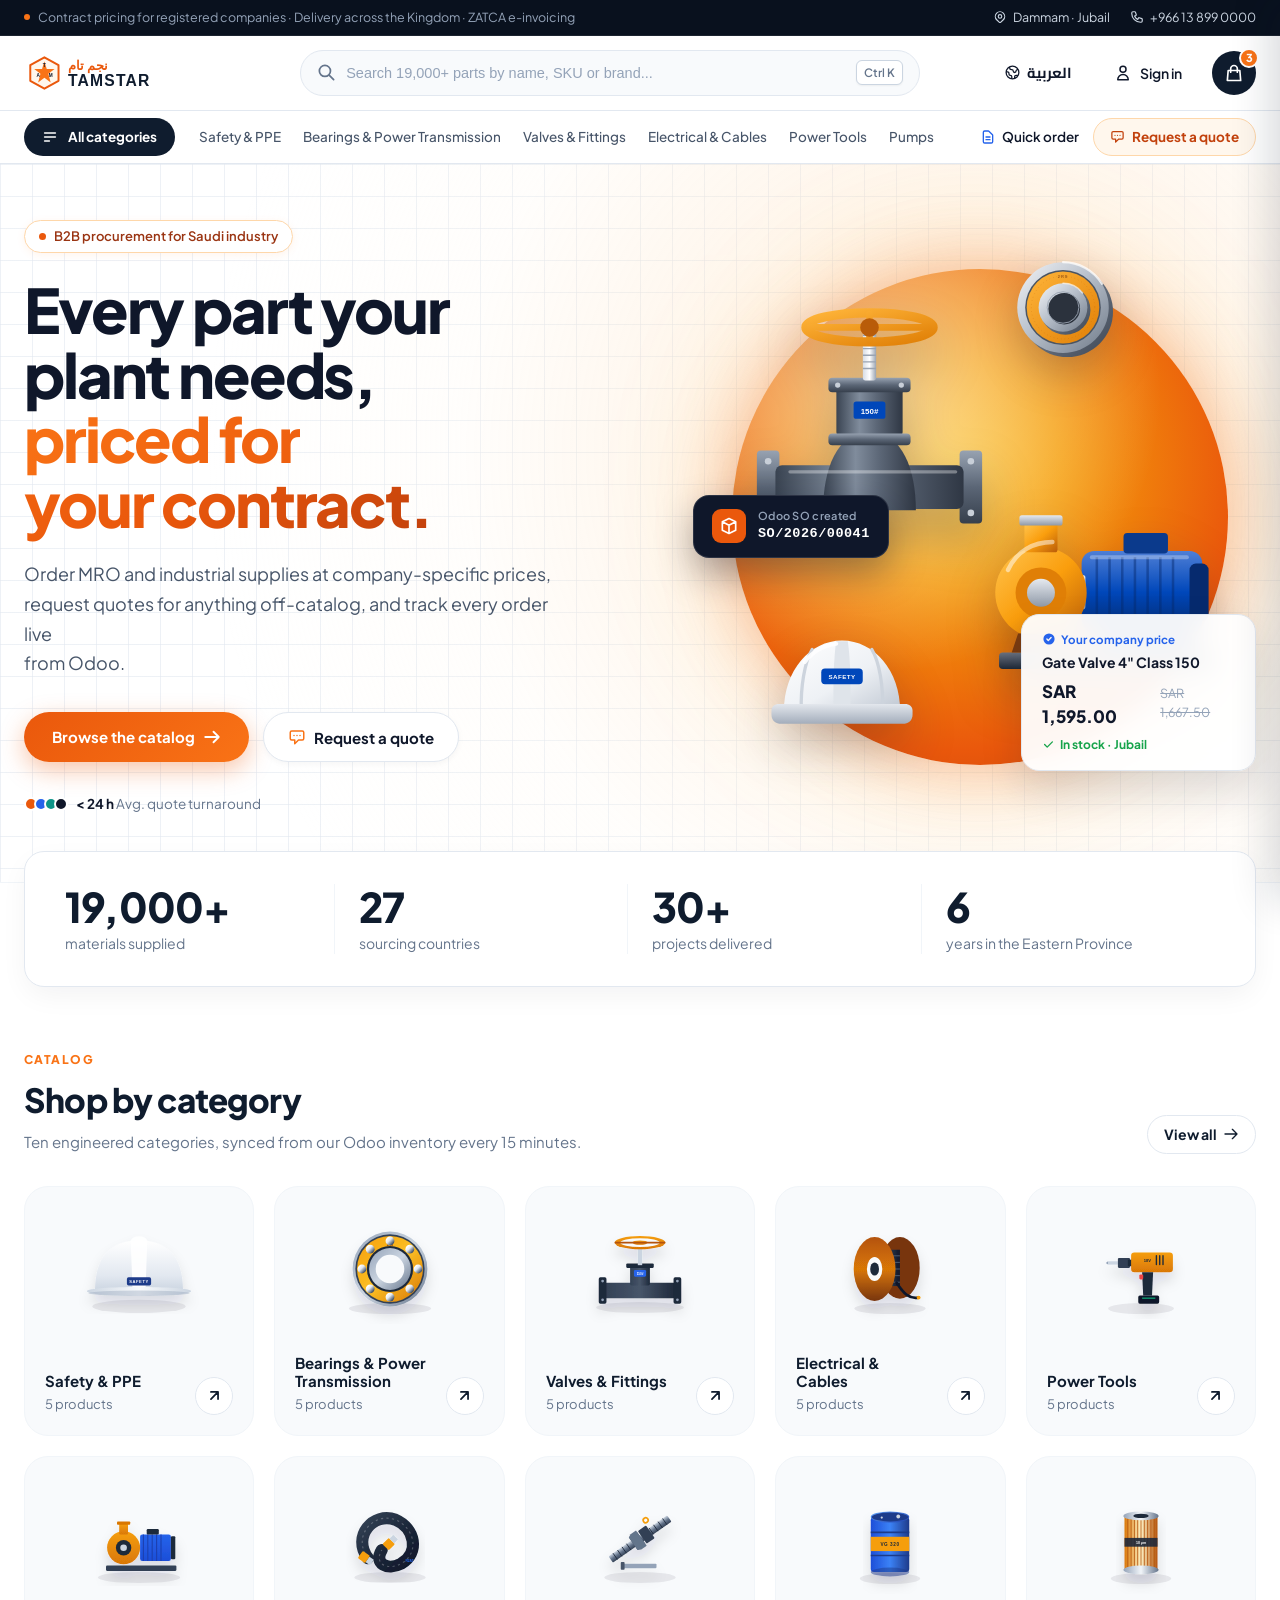
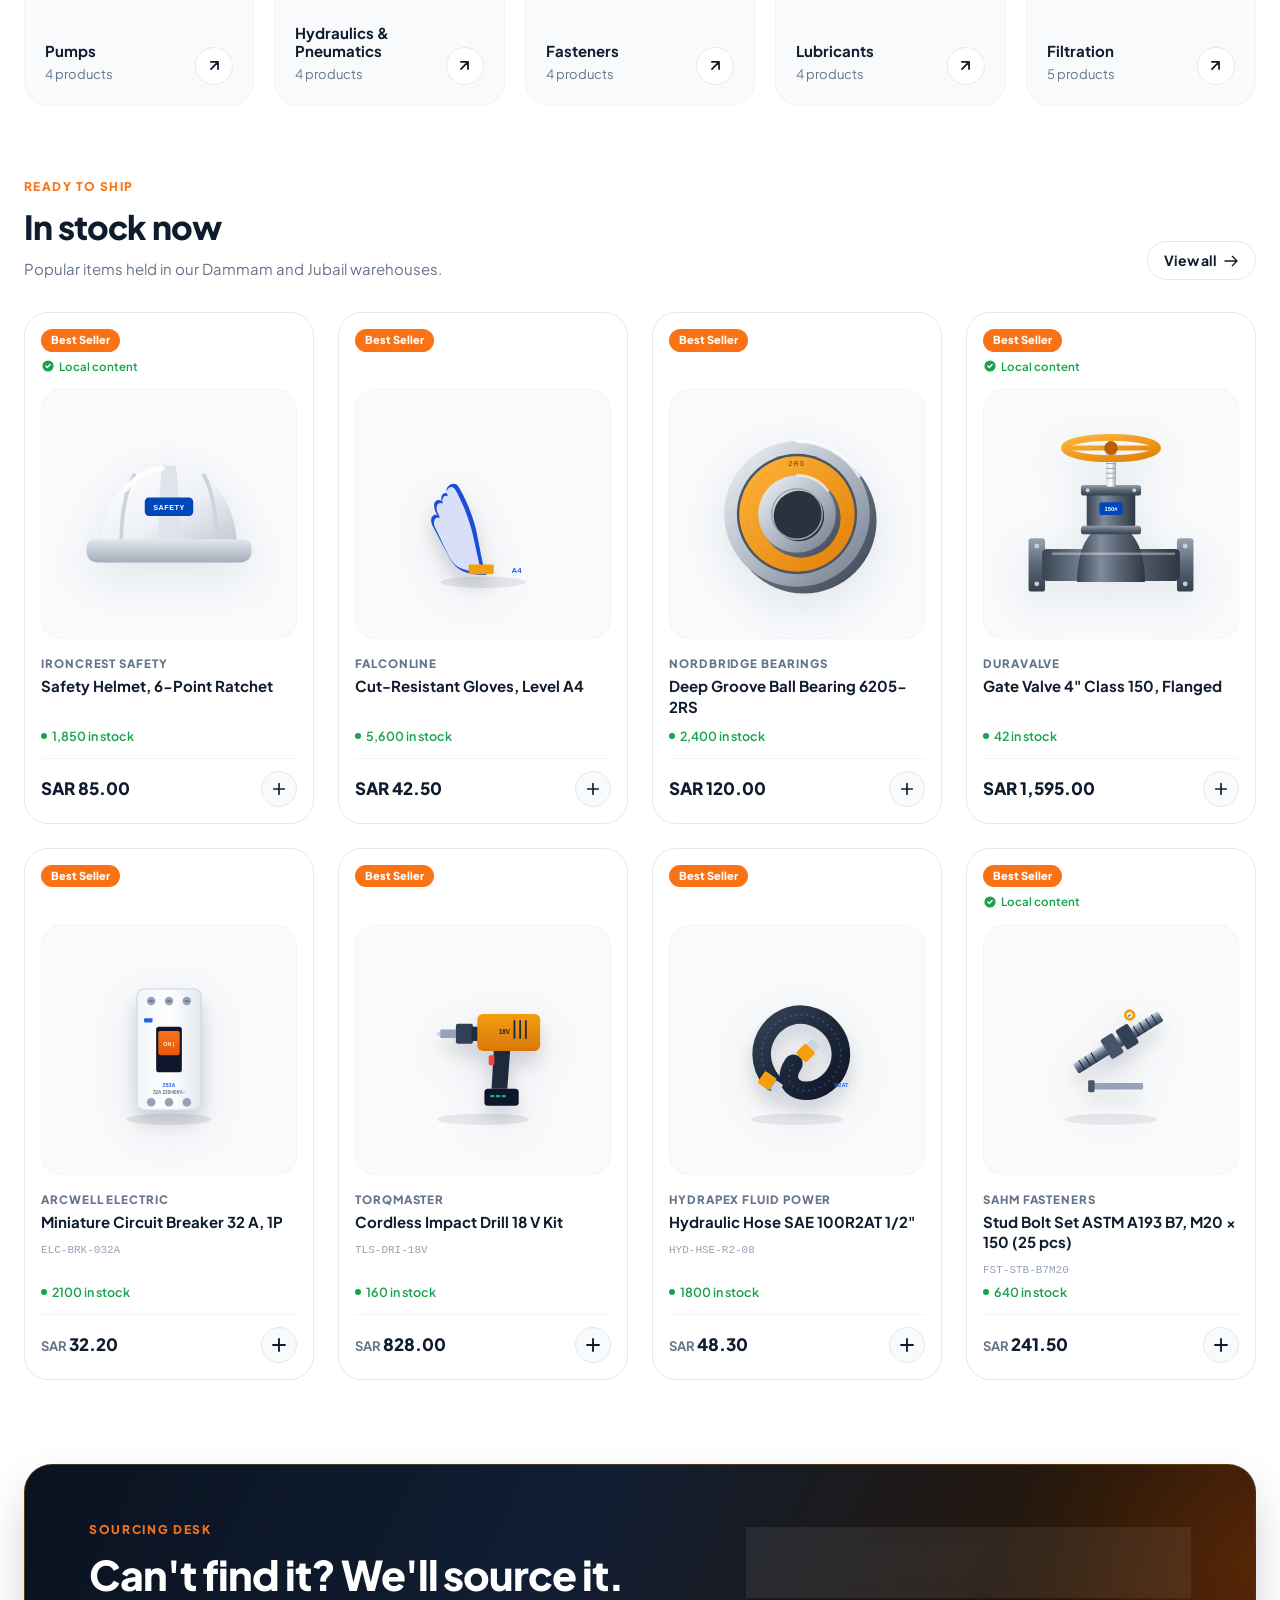
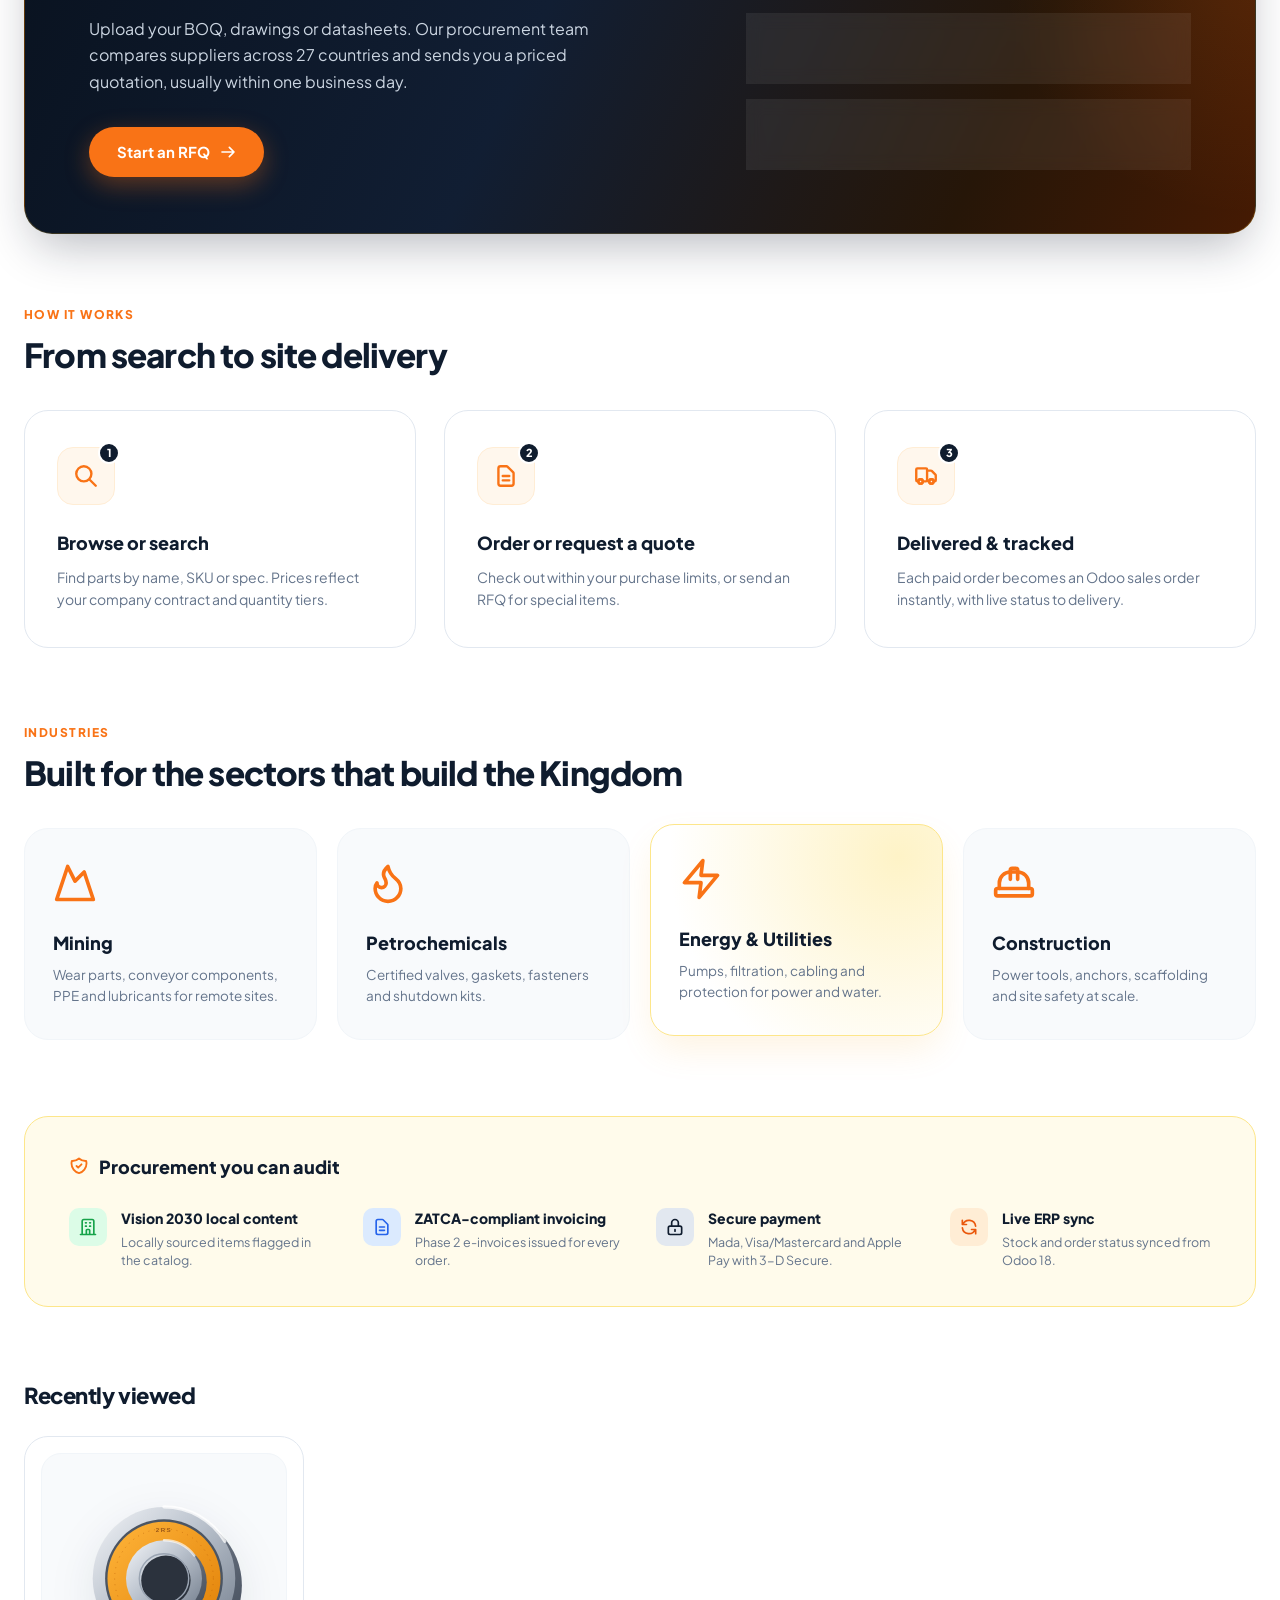
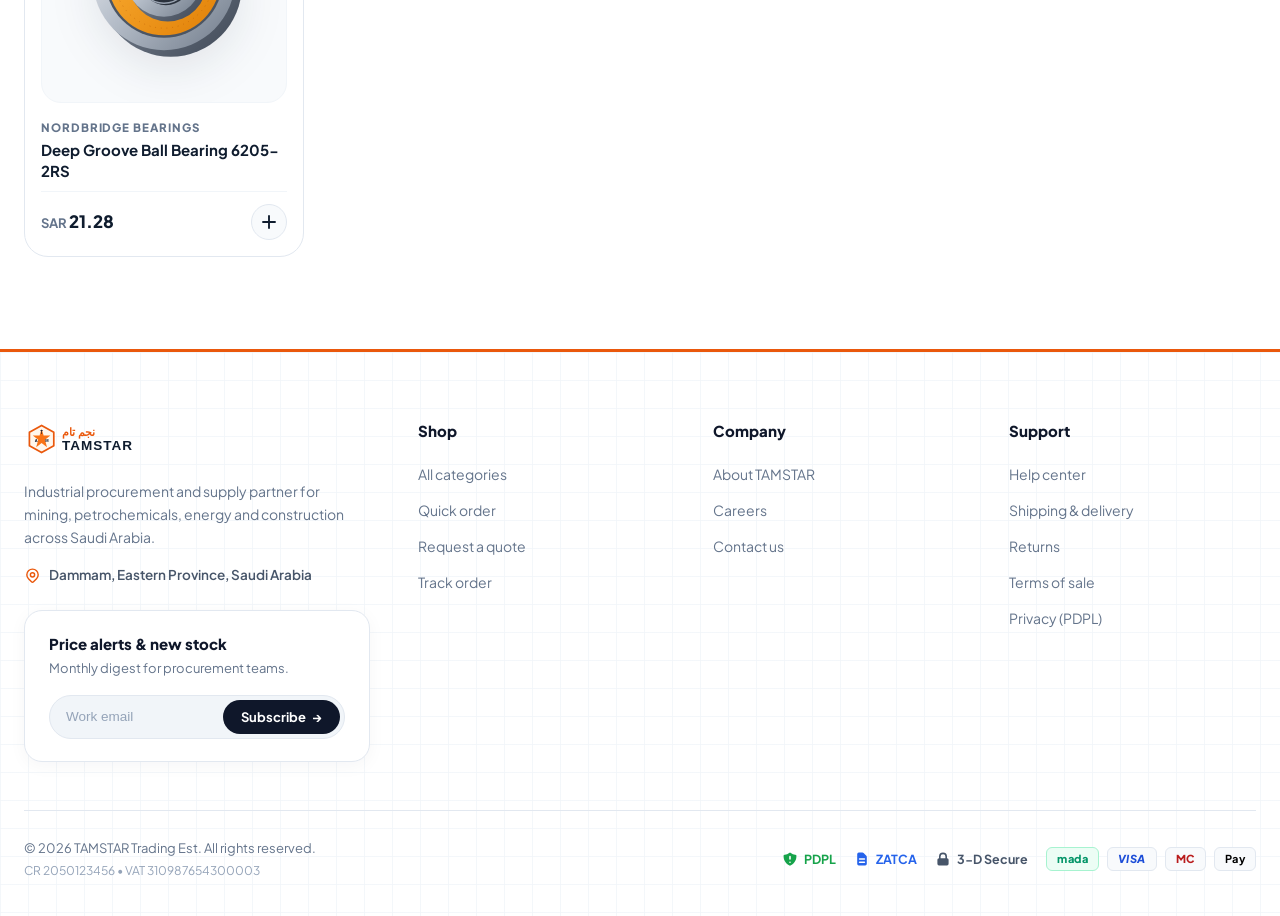
==== commit 2a79335e: "fix: render category products, remove demo mode badge, and add signin/signup auth popup" ====
--- a/tamstar/index.html
+++ b/tamstar/index.html
@@ -69,7 +69,7 @@
           <span>العربية</span>
         </button>
 
-        <button type="button" class="signin-btn" onclick="window.showToast('B2B Client Portal: Enter your company tax number to log in', 'info')">
+        <button type="button" class="signin-btn" onclick="window.openAuthModal('signin')">
           <svg style="width: 18px; height: 18px;" fill="none" viewBox="0 0 24 24" stroke="currentColor">
             <path stroke-linecap="round" stroke-linejoin="round" stroke-width="2" d="M16 7a4 4 0 11-8 0 4 4 0 018 0zM12 14a7 7 0 00-7 7h14a7 7 0 00-7-7z"/>
           </svg>
@@ -1158,15 +1158,7 @@
     </div>
   </footer>
 
-  <!-- Floating Demo Mode Badge (Image 1, 2, 3, 4, 5 bottom-left) -->
-  <div class="floating-demo-badge" id="floatingDemoBadge" title="Click to switch contract pricing tier">
-    <span class="demo-avatar-circle">G</span>
-    <span class="demo-dot"></span>
-    <span id="demoModeText">DEMO MODE: Guest</span>
-    <svg style="width: 14px; height: 14px;" fill="none" viewBox="0 0 24 24" stroke="currentColor">
-      <path stroke-linecap="round" stroke-linejoin="round" stroke-width="2.5" d="M19 9l-7 7-7-7"/>
-    </svg>
-  </div>
+
 
   <!-- Floating Scroll To Top Button -->
   <button type="button" class="floating-scroll-top" id="scrollTopBtn" aria-label="Scroll to top of page" title="Scroll to top">
@@ -1259,7 +1251,7 @@
       <span>RFQ</span>
     </a>
 
-    <a href="#" class="mobile-nav-item" onclick="window.showToast('B2B Account Portal: Guest Session Active'); window.setActiveMobileNav(this); return false;">
+    <a href="#" class="mobile-nav-item" onclick="window.openAuthModal('signin'); window.setActiveMobileNav(this); return false;">
       <svg viewBox="0 0 24 24" fill="none" stroke="currentColor" stroke-width="2.2" stroke-linecap="round" stroke-linejoin="round">
         <path d="M20 21v-2a4 4 0 0 0-4-4H8a4 4 0 0 0-4 4v2"></path>
         <circle cx="12" cy="7" r="4"></circle>
--- a/tamstar/css/style.css
+++ b/tamstar/css/style.css
@@ -1614,23 +1614,7 @@
    Floating Widgets (Demo Mode & Scroll Top)
    -------------------------------------------------------------------------- */
 .floating-demo-badge {
-  position: fixed;
-  bottom: 24px;
-  left: 24px;
-  background-color: var(--navy-dark);
-  color: #ffffff;
-  border-radius: 9999px;
-  padding: 8px 16px;
-  font-size: 13px;
-  font-weight: 700;
-  display: inline-flex;
-  align-items: center;
-  gap: 8px;
-  box-shadow: var(--shadow-lg);
-  border: 1px solid rgba(255, 255, 255, 0.12);
-  z-index: 900;
-  cursor: pointer;
-  transition: all 0.2s ease;
+  display: none !important;
 }
 
 .floating-demo-badge:hover {
@@ -2355,10 +2339,7 @@
   }
 
   .floating-demo-badge {
-    bottom: 74px;
-    left: 16px;
-    transform: scale(0.92);
-    transform-origin: bottom left;
+    display: none !important;
   }
 
   .floating-scroll-top {
@@ -3763,3 +3744,352 @@
     gap: 12px !important;
   }
 }
+
+/* ==========================================================================
+   Account / Sign In & Sign Up Modal (Image 5)
+   ========================================================================== */
+.auth-modal-overlay {
+  position: fixed;
+  inset: 0;
+  background-color: rgba(15, 23, 42, 0.6);
+  backdrop-filter: blur(5px);
+  -webkit-backdrop-filter: blur(5px);
+  z-index: 100000;
+  display: flex;
+  align-items: center;
+  justify-content: center;
+  padding: 16px;
+  opacity: 0;
+  visibility: hidden;
+  transition: opacity 0.25s ease, visibility 0.25s ease;
+}
+
+.auth-modal-overlay.active {
+  opacity: 1;
+  visibility: visible;
+}
+
+.auth-modal-card {
+  position: relative;
+  width: 480px;
+  max-width: 94vw;
+  max-height: 92vh;
+  overflow-y: auto;
+  background-color: #ffffff;
+  border-radius: 24px;
+  padding: 32px 28px;
+  box-shadow: 0 25px 60px rgba(15, 23, 42, 0.25);
+  transform: translateY(16px) scale(0.97);
+  transition: transform 0.25s cubic-bezier(0.16, 1, 0.3, 1), opacity 0.25s ease;
+}
+
+.auth-modal-overlay.active .auth-modal-card {
+  transform: translateY(0) scale(1);
+}
+
+.auth-modal-close-btn {
+  position: absolute;
+  top: 20px;
+  right: 20px;
+  background: transparent;
+  border: none;
+  color: #94a3b8;
+  width: 36px;
+  height: 36px;
+  border-radius: 10px;
+  display: grid;
+  place-items: center;
+  cursor: pointer;
+  transition: all 0.15s ease;
+  z-index: 10;
+}
+
+.auth-modal-close-btn:hover {
+  background-color: #f1f5f9;
+  color: #0f172a;
+}
+
+.auth-modal-top {
+  display: flex;
+  align-items: center;
+  justify-content: space-between;
+  margin-bottom: 20px;
+  padding-right: 40px;
+}
+
+.auth-logo {
+  height: 34px;
+}
+
+.auth-lang-btn {
+  display: inline-flex;
+  align-items: center;
+  gap: 6px;
+  padding: 6px 12px;
+  border: 1px solid #e2e8f0;
+  border-radius: 9999px;
+  background-color: #ffffff;
+  font-size: 12.5px;
+  font-weight: 700;
+  color: #0f172a;
+  cursor: pointer;
+  transition: all 0.15s ease;
+}
+
+.auth-lang-btn:hover {
+  background-color: #f8fafc;
+  border-color: #cbd5e1;
+}
+
+.auth-tab-nav {
+  display: flex;
+  border-bottom: 1px solid #f1f5f9;
+  margin-bottom: 20px;
+  gap: 4px;
+}
+
+.auth-tab-btn {
+  background: transparent;
+  border: none;
+  padding: 10px 16px;
+  font-size: 14.5px;
+  font-weight: 700;
+  color: #64748b;
+  cursor: pointer;
+  border-bottom: 2px solid transparent;
+  transition: all 0.15s ease;
+}
+
+.auth-tab-btn:hover {
+  color: #0f172a;
+}
+
+.auth-tab-btn.active {
+  color: #ea580c;
+  border-bottom-color: #ea580c;
+}
+
+.auth-tab-pane {
+  display: none;
+}
+
+.auth-tab-pane.active {
+  display: block;
+}
+
+.auth-title {
+  font-size: 24px;
+  font-weight: 800;
+  color: #0f172a;
+  letter-spacing: -0.02em;
+  margin: 0 0 6px 0;
+}
+
+.auth-subtitle {
+  font-size: 13.5px;
+  color: #64748b;
+  line-height: 1.45;
+  margin: 0 0 20px 0;
+}
+
+.auth-demo-box {
+  background-color: #fffcf8;
+  border: 1.5px solid #fed7aa;
+  border-radius: 16px;
+  padding: 14px 16px;
+  margin-bottom: 20px;
+}
+
+.auth-demo-title {
+  font-size: 13.5px;
+  font-weight: 800;
+  color: #9a3412;
+  margin-bottom: 2px;
+}
+
+.auth-demo-subtitle {
+  font-size: 12px;
+  color: #b45309;
+  margin-bottom: 12px;
+}
+
+.auth-demo-roles {
+  display: flex;
+  flex-direction: column;
+  gap: 8px;
+}
+
+.auth-role-card {
+  display: flex;
+  align-items: center;
+  gap: 12px;
+  padding: 10px 12px;
+  background-color: #ffffff;
+  border: 1px solid #ffedd5;
+  border-radius: 12px;
+  cursor: pointer;
+  transition: all 0.18s ease;
+}
+
+.auth-role-card:hover {
+  border-color: #ea580c;
+  transform: translateX(3px);
+  box-shadow: 0 4px 12px rgba(234, 88, 12, 0.12);
+}
+
+.auth-avatar {
+  width: 34px;
+  height: 34px;
+  border-radius: 50%;
+  color: #ffffff;
+  font-size: 12px;
+  font-weight: 800;
+  display: grid;
+  place-items: center;
+  flex-shrink: 0;
+}
+
+.auth-role-info {
+  flex: 1;
+  min-width: 0;
+}
+
+.auth-role-name {
+  font-size: 13.5px;
+  font-weight: 700;
+  color: #0f172a;
+  line-height: 1.3;
+}
+
+.auth-role-sub {
+  font-size: 11.5px;
+  color: #64748b;
+}
+
+.auth-role-arrow {
+  font-size: 15px;
+  color: #94a3b8;
+  font-weight: 700;
+  transition: transform 0.15s ease;
+}
+
+.auth-role-card:hover .auth-role-arrow {
+  color: #ea580c;
+  transform: translateX(2px);
+}
+
+.auth-divider {
+  position: relative;
+  text-align: center;
+  margin: 20px 0;
+}
+
+.auth-divider::before {
+  content: "";
+  position: absolute;
+  top: 50%;
+  left: 0;
+  right: 0;
+  height: 1px;
+  background-color: #e2e8f0;
+}
+
+.auth-divider span {
+  position: relative;
+  background-color: #ffffff;
+  padding: 0 12px;
+  font-size: 11px;
+  font-weight: 800;
+  color: #94a3b8;
+  letter-spacing: 1px;
+}
+
+.auth-form {
+  display: flex;
+  flex-direction: column;
+  gap: 14px;
+}
+
+.auth-field-group {
+  display: flex;
+  flex-direction: column;
+  gap: 6px;
+}
+
+.auth-field-row {
+  display: grid;
+  grid-template-columns: 1fr 1fr;
+  gap: 12px;
+}
+
+.auth-label {
+  font-size: 12.5px;
+  font-weight: 700;
+  color: #334155;
+}
+
+.auth-label-row {
+  display: flex;
+  align-items: center;
+  justify-content: space-between;
+}
+
+.auth-forgot-link {
+  font-size: 12px;
+  font-weight: 600;
+  color: #2563eb;
+  text-decoration: none;
+}
+
+.auth-forgot-link:hover {
+  text-decoration: underline;
+}
+
+.auth-input {
+  width: 100%;
+  padding: 10px 14px;
+  border-radius: 10px;
+  border: 1px solid #cbd5e1;
+  background-color: #ffffff;
+  font-size: 13.5px;
+  color: #0f172a;
+  outline: none;
+  transition: all 0.15s ease;
+}
+
+.auth-input:focus {
+  border-color: #ea580c;
+  box-shadow: 0 0 0 3px rgba(234, 88, 12, 0.15);
+}
+
+.auth-submit-btn {
+  display: flex;
+  align-items: center;
+  justify-content: center;
+  gap: 8px;
+  width: 100%;
+  padding: 12px 20px;
+  border-radius: 12px;
+  background-color: #0f172a;
+  color: #ffffff;
+  border: none;
+  font-size: 14.5px;
+  font-weight: 800;
+  cursor: pointer;
+  margin-top: 6px;
+  transition: all 0.18s ease;
+}
+
+.auth-submit-btn:hover {
+  background-color: #1e293b;
+  transform: translateY(-1px);
+}
+
+.auth-submit-btn-orange {
+  background-color: #ea580c;
+}
+
+.auth-submit-btn-orange:hover {
+  background-color: #c2410c;
+}
+
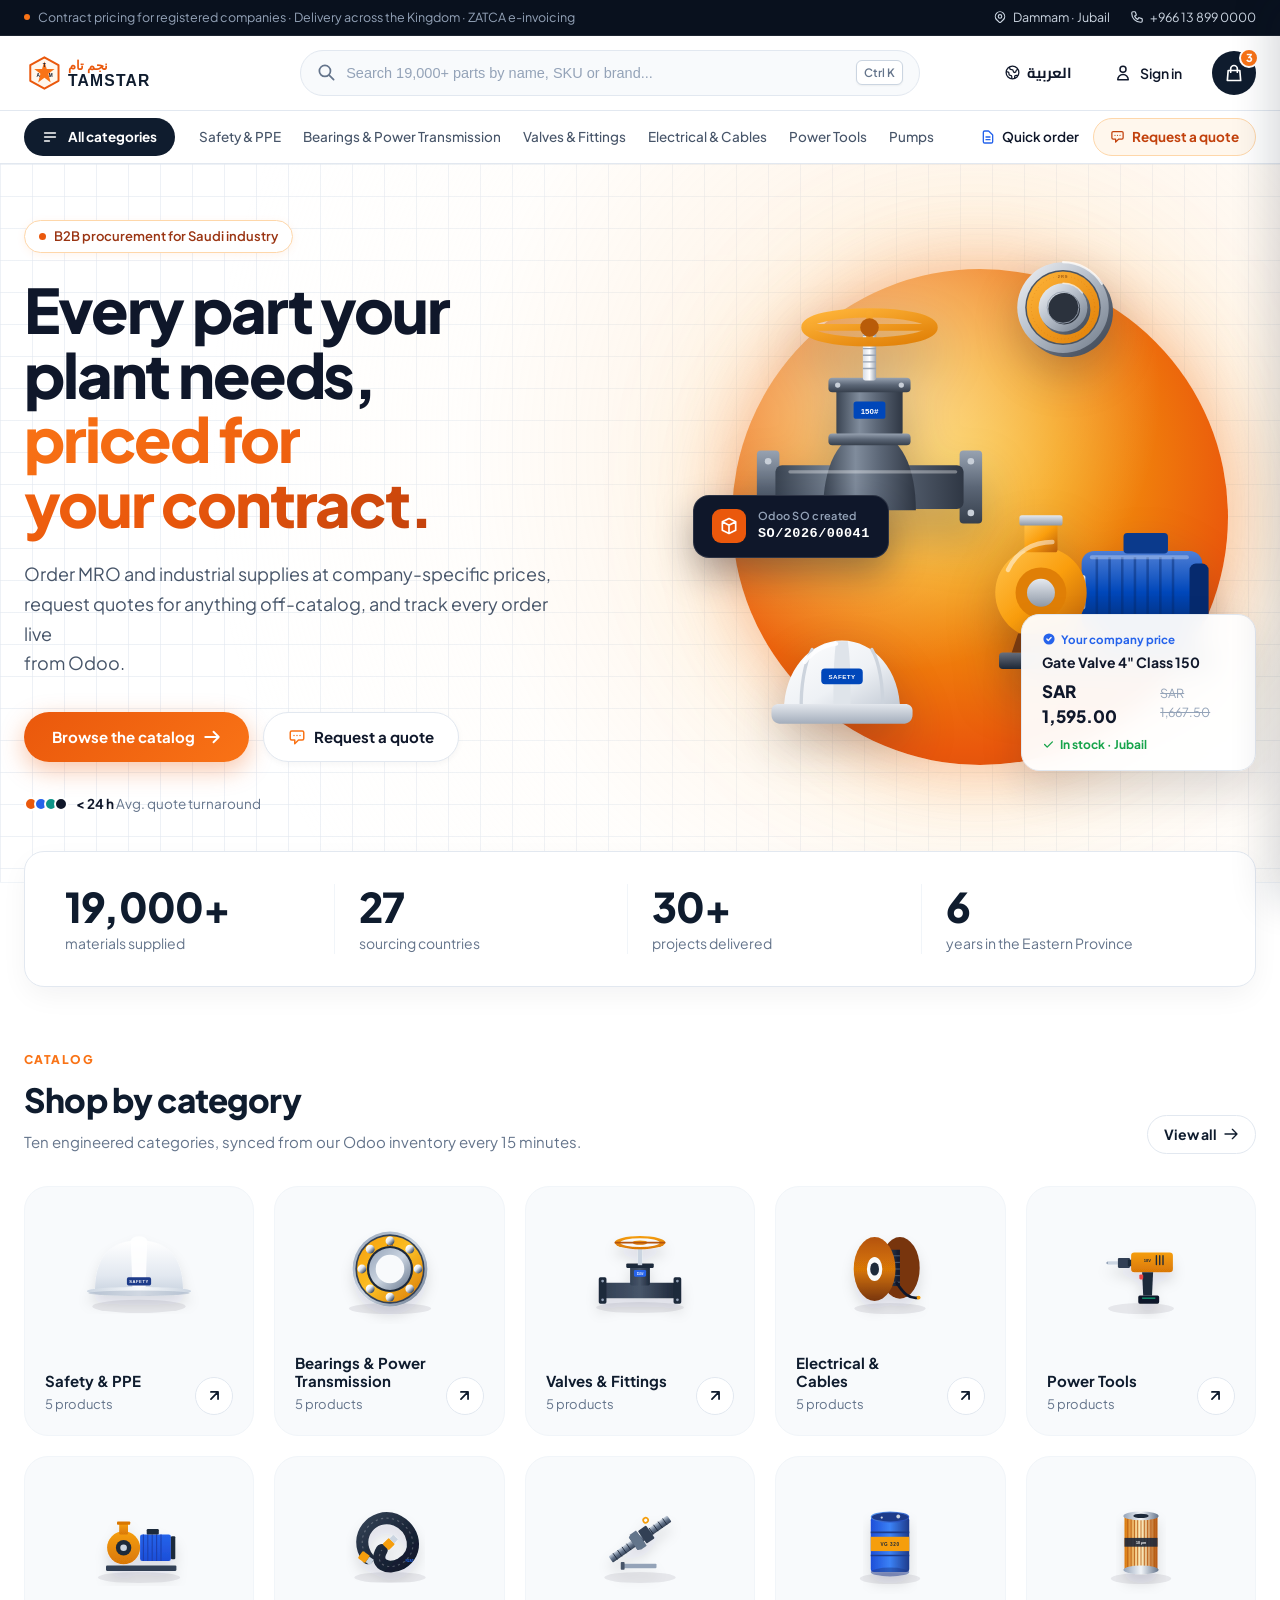
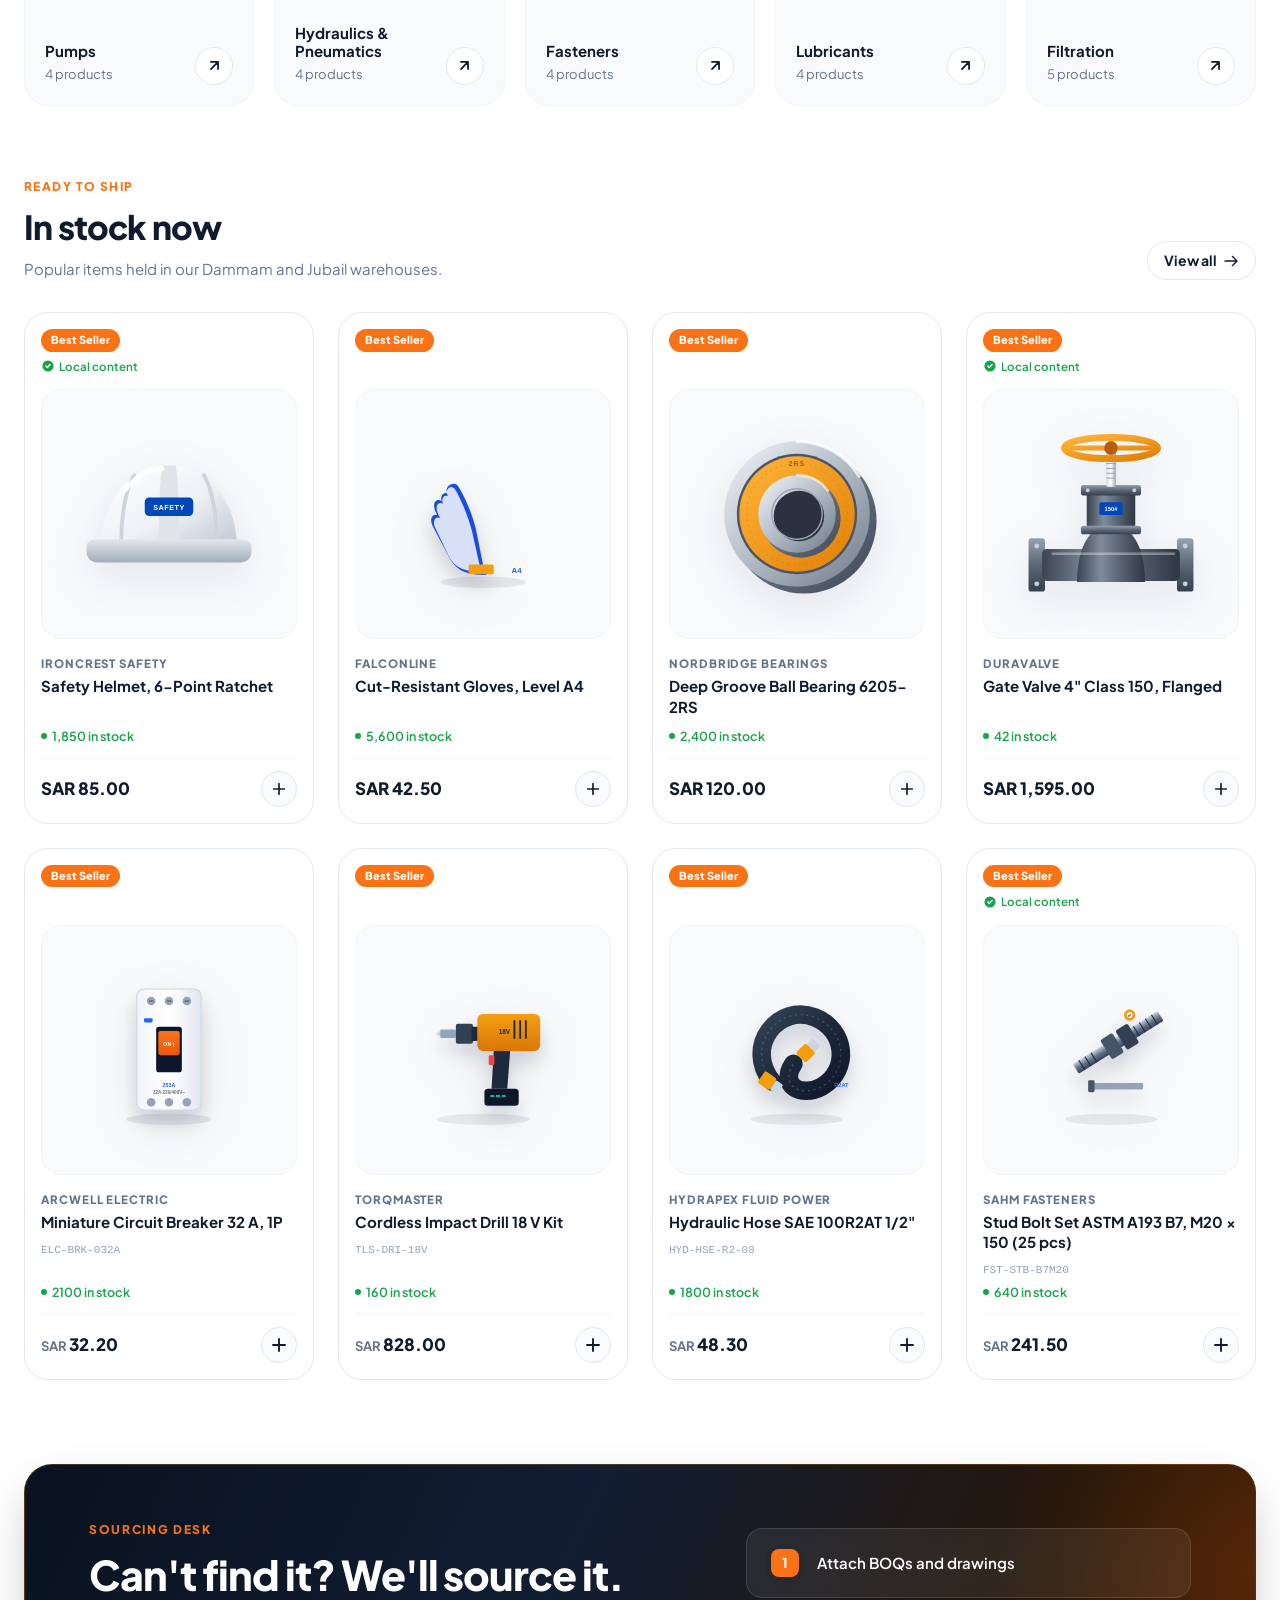
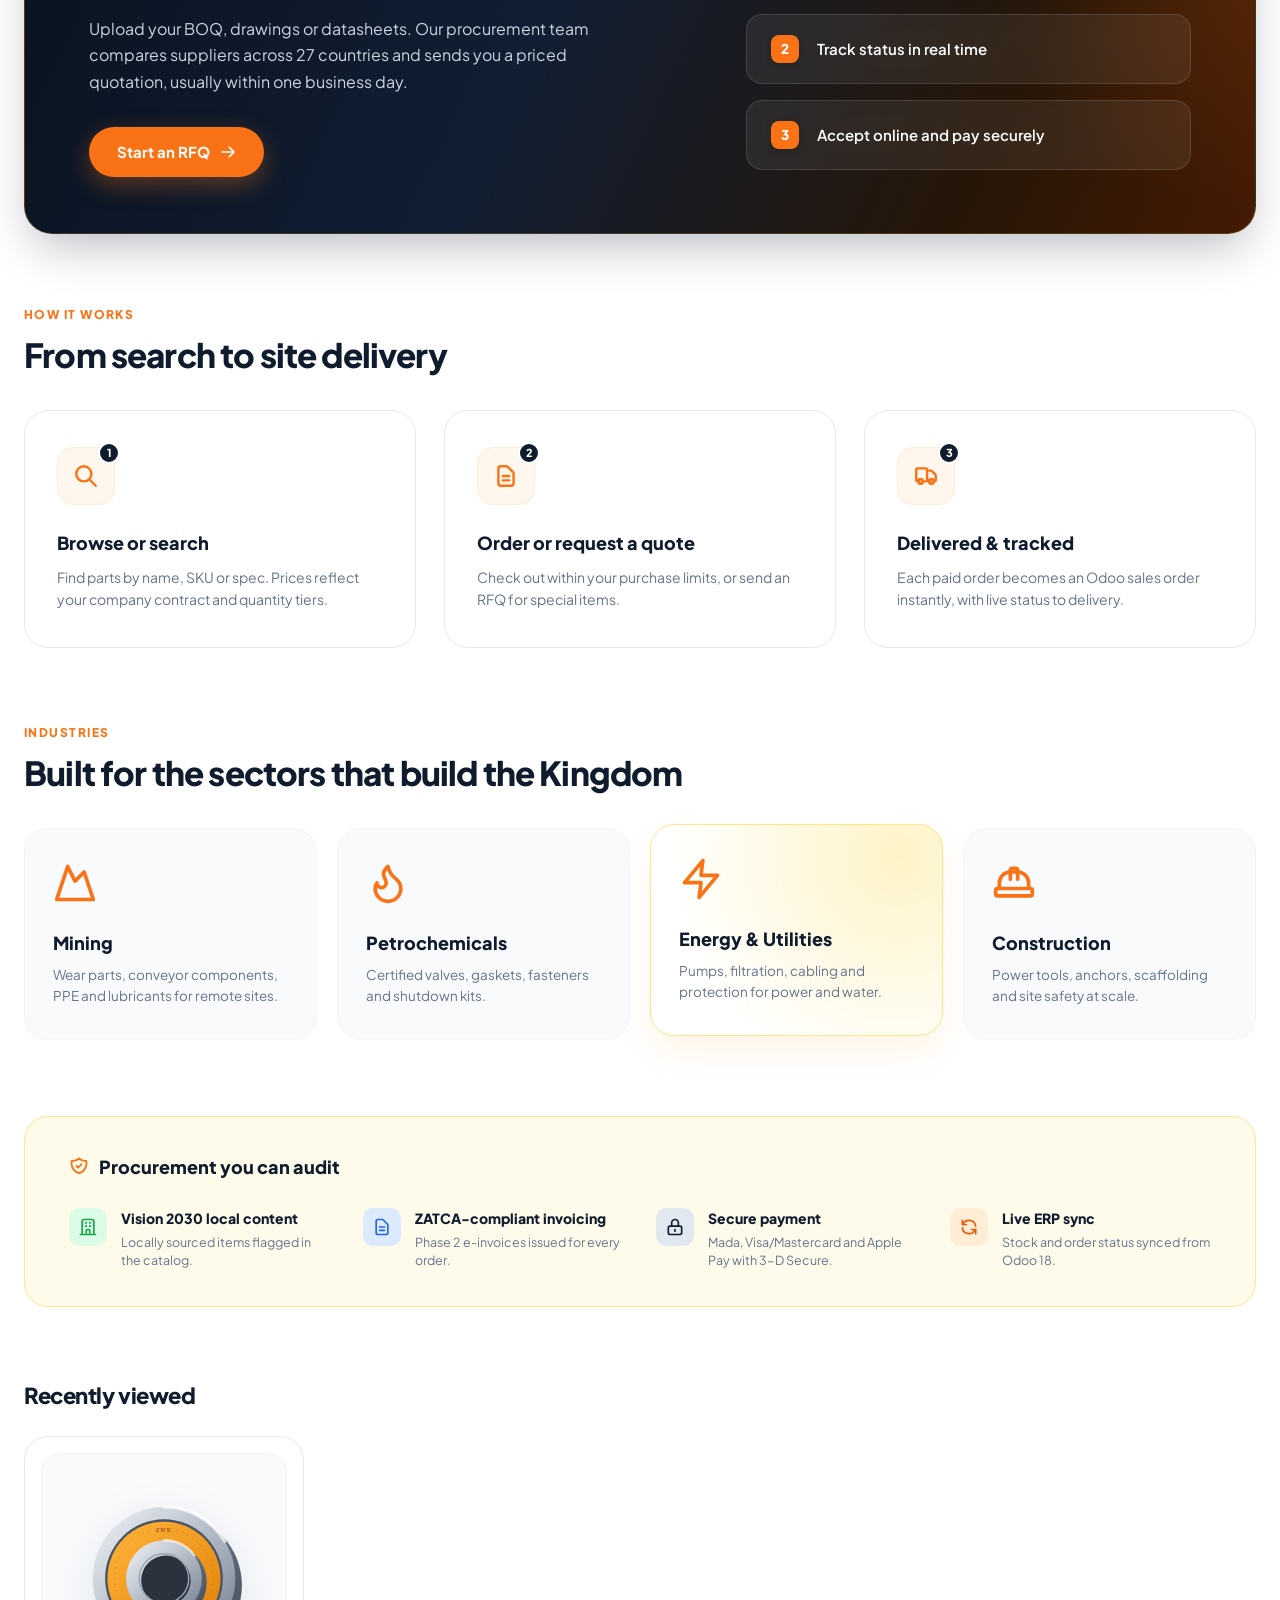
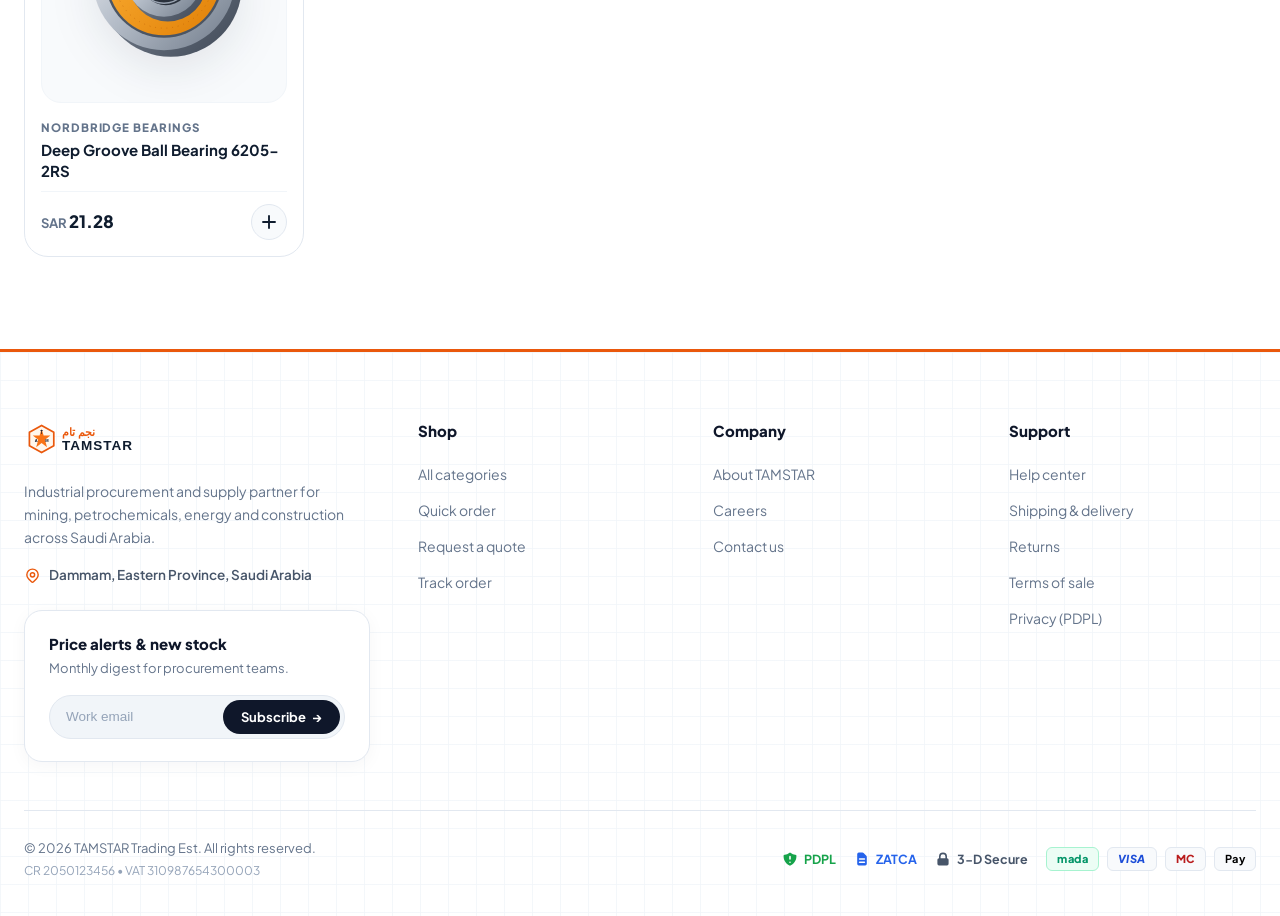
==== commit d5886c90: "feat: rfq quotation page with 4-step wizard matching reference, connected across all pages" ====
--- a/tamstar/index.html
+++ b/tamstar/index.html
@@ -115,12 +115,12 @@
           <span>Quick order</span>
         </button>
 
-        <button type="button" class="request-quote-btn" onclick="window.requestQuote('B2B Tender Requisition')">
+        <a href="rfq.html" class="request-quote-btn" style="text-decoration:none;">
           <svg style="width: 15px; height: 15px;" fill="none" viewBox="0 0 24 24" stroke="currentColor">
             <path stroke-linecap="round" stroke-linejoin="round" stroke-width="2" d="M8 10h.01M12 10h.01M16 10h.01M9 16H5a2 2 0 01-2-2V6a2 2 0 012-2h14a2 2 0 012 2v8a2 2 0 01-2 2h-5l-5 5v-5z"/>
           </svg>
           <span>Request a quote</span>
-        </button>
+        </a>
       </div>
     </div>
   </nav>
@@ -155,12 +155,12 @@
             </svg>
           </a>
 
-          <button type="button" class="btn-secondary-hero" onclick="window.requestQuote('Contract RFQ')">
+          <a href="rfq.html" class="btn-secondary-hero" style="text-decoration:none;">
             <svg style="width: 18px; height: 18px; color: var(--primary-orange);" fill="none" viewBox="0 0 24 24" stroke="currentColor">
               <path stroke-linecap="round" stroke-linejoin="round" stroke-width="2" d="M8 10h.01M12 10h.01M16 10h.01M9 16H5a2 2 0 01-2-2V6a2 2 0 012-2h14a2 2 0 012 2v8a2 2 0 01-2 2h-5l-5 5v-5z"/>
             </svg>
             <span>Request a quote</span>
-          </button>
+          </a>
         </div>
 
         <div class="turnaround-indicator">
@@ -1088,7 +1088,7 @@
           <ul class="footer-links-list">
             <li><a href="#categoriesSection">All categories</a></li>
             <li><a href="#" onclick="window.showToast('Quick Order BOM tool active'); return false;">Quick order</a></li>
-            <li><a href="#" onclick="window.requestQuote('B2B Sourcing RFQ'); return false;">Request a quote</a></li>
+            <li><a href="rfq.html">Request a quote</a></li>
             <li><a href="#" onclick="window.showToast('Enter Odoo SO to track delivery status'); return false;">Track order</a></li>
           </ul>
         </div>
@@ -1241,7 +1241,7 @@
       <span>Search parts</span>
     </a>
 
-    <a href="#" class="mobile-nav-item" onclick="window.requestQuote('Mobile RFQ Requisition'); window.setActiveMobileNav(this); return false;">
+    <a href="rfq.html" class="mobile-nav-item">
       <svg viewBox="0 0 24 24" fill="none" stroke="currentColor" stroke-width="2.2" stroke-linecap="round" stroke-linejoin="round">
         <path d="M14 2H6a2 2 0 0 0-2 2v16a2 2 0 0 0 2 2h12a2 2 0 0 0 2-2V8z"></path>
         <polyline points="14 2 14 8 20 8"></polyline>
--- a/tamstar/css/style.css
+++ b/tamstar/css/style.css
@@ -4093,3 +4093,482 @@
   background-color: #c2410c;
 }
 
+/* ==========================================================================
+   RFQ Wizard Page (Images 2, 3, 4, 5)
+   ========================================================================== */
+.rfq-hero-section {
+  background: linear-gradient(180deg, #fffaf5 0%, #ffffff 100%);
+  border-bottom: 1px solid #f1f5f9;
+  padding: 32px 0 24px;
+}
+
+.rfq-title {
+  font-size: 32px;
+  font-weight: 900;
+  color: #0f172a;
+  letter-spacing: -0.025em;
+  margin: 0 0 8px 0;
+}
+
+.rfq-subtitle {
+  font-size: 15px;
+  color: #64748b;
+  line-height: 1.5;
+  margin: 0;
+  max-width: 680px;
+}
+
+.rfq-main-container {
+  padding-top: 36px;
+  padding-bottom: 72px;
+}
+
+/* Desktop Horizontal Stepper */
+.rfq-stepper-desktop {
+  display: flex;
+  align-items: center;
+  justify-content: space-between;
+  max-width: 680px;
+  margin: 0 auto 36px;
+  position: relative;
+}
+
+.rfq-step-item {
+  display: flex;
+  flex-direction: column;
+  align-items: center;
+  gap: 8px;
+  position: relative;
+  z-index: 2;
+  cursor: pointer;
+  background: transparent;
+  border: none;
+  padding: 0;
+}
+
+.rfq-step-circle {
+  width: 36px;
+  height: 36px;
+  border-radius: 50%;
+  border: 2px solid #cbd5e1;
+  background-color: #ffffff;
+  color: #64748b;
+  font-size: 14px;
+  font-weight: 800;
+  display: grid;
+  place-items: center;
+  transition: all 0.2s ease;
+}
+
+.rfq-step-label {
+  font-size: 13.5px;
+  font-weight: 700;
+  color: #64748b;
+  transition: color 0.2s ease;
+}
+
+.rfq-step-item.active .rfq-step-circle {
+  border-color: #ea580c;
+  background-color: #fff7ed;
+  color: #ea580c;
+  box-shadow: 0 0 0 4px rgba(234, 88, 12, 0.12);
+}
+
+.rfq-step-item.active .rfq-step-label {
+  color: #0f172a;
+  font-weight: 800;
+}
+
+.rfq-step-item.completed .rfq-step-circle {
+  border-color: #ea580c;
+  background-color: #ea580c;
+  color: #ffffff;
+}
+
+.rfq-step-connector {
+  flex: 1;
+  height: 2px;
+  background-color: #e2e8f0;
+  margin: 0 12px;
+  margin-bottom: 24px;
+  transition: background-color 0.2s ease;
+}
+
+.rfq-step-connector.completed {
+  background-color: #ea580c;
+}
+
+/* Mobile Vertical Stepper (Image 4) */
+.rfq-stepper-mobile {
+  display: none;
+}
+
+@media (max-width: 768px) {
+  .rfq-stepper-desktop {
+    display: none;
+  }
+
+  .rfq-stepper-mobile {
+    display: flex;
+    flex-direction: column;
+    margin-bottom: 24px;
+    padding: 0 4px;
+  }
+
+  .rfq-mobile-step-row {
+    display: flex;
+    align-items: flex-start;
+    gap: 14px;
+    position: relative;
+    padding-bottom: 22px;
+  }
+
+  .rfq-mobile-step-row:last-child {
+    padding-bottom: 0;
+  }
+
+  .rfq-mobile-step-row:not(:last-child)::before {
+    content: "";
+    position: absolute;
+    left: 17px;
+    top: 36px;
+    bottom: 0;
+    width: 2px;
+    background-color: #e2e8f0;
+    transition: background-color 0.2s ease;
+  }
+
+  .rfq-mobile-step-row.completed::before {
+    background-color: #ea580c;
+  }
+
+  .rfq-mobile-circle {
+    width: 36px;
+    height: 36px;
+    border-radius: 50%;
+    border: 2px solid #cbd5e1;
+    background-color: #ffffff;
+    color: #64748b;
+    font-size: 13.5px;
+    font-weight: 800;
+    display: grid;
+    place-items: center;
+    flex-shrink: 0;
+    z-index: 2;
+    transition: all 0.2s ease;
+  }
+
+  .rfq-mobile-step-row.active .rfq-mobile-circle {
+    border-color: #ea580c;
+    background-color: #fff7ed;
+    color: #ea580c;
+    box-shadow: 0 0 0 3px rgba(234, 88, 12, 0.12);
+  }
+
+  .rfq-mobile-step-row.completed .rfq-mobile-circle {
+    border-color: #ea580c;
+    background-color: #ea580c;
+    color: #ffffff;
+  }
+
+  .rfq-mobile-label {
+    font-size: 15px;
+    font-weight: 700;
+    color: #64748b;
+    margin-top: 7px;
+    transition: color 0.2s ease;
+  }
+
+  .rfq-mobile-step-row.active .rfq-mobile-label {
+    color: #0f172a;
+    font-weight: 800;
+  }
+}
+
+/* RFQ Form Card (Image 3 & 5) */
+.rfq-form-card {
+  max-width: 760px;
+  margin: 0 auto;
+  background-color: #ffffff;
+  border: 1px solid #e2e8f0;
+  border-radius: 20px;
+  padding: 36px 36px;
+  box-shadow: 0 4px 20px rgba(15, 23, 42, 0.04);
+}
+
+@media (max-width: 768px) {
+  .rfq-form-card {
+    padding: 22px 18px;
+    border-radius: 16px;
+  }
+}
+
+.rfq-step-pane {
+  display: none;
+}
+
+.rfq-step-pane.active {
+  display: block;
+  animation: rfqFadeIn 0.22s ease-out;
+}
+
+@keyframes rfqFadeIn {
+  from { opacity: 0; transform: translateY(6px); }
+  to { opacity: 1; transform: translateY(0); }
+}
+
+.rfq-group {
+  display: flex;
+  flex-direction: column;
+  gap: 8px;
+  margin-bottom: 22px;
+}
+
+.rfq-label {
+  font-size: 13.5px;
+  font-weight: 700;
+  color: #0f172a;
+  display: flex;
+  align-items: center;
+}
+
+.rfq-label-sub {
+  font-size: 12px;
+  font-weight: 500;
+  color: #94a3b8;
+  margin-left: 6px;
+}
+
+.rfq-input,
+.rfq-textarea,
+.rfq-select {
+  width: 100%;
+  border: 1px solid #cbd5e1;
+  border-radius: 12px;
+  padding: 12px 16px;
+  font-size: 14.5px;
+  color: #0f172a;
+  background-color: #ffffff;
+  outline: none;
+  font-family: inherit;
+  transition: all 0.15s ease;
+}
+
+.rfq-input:focus,
+.rfq-textarea:focus,
+.rfq-select:focus {
+  border-color: #ea580c;
+  box-shadow: 0 0 0 3px rgba(234, 88, 12, 0.15);
+}
+
+.rfq-textarea {
+  min-height: 110px;
+  resize: vertical;
+  line-height: 1.5;
+}
+
+.rfq-row-3 {
+  display: grid;
+  grid-template-columns: 130px 140px 1fr;
+  gap: 16px;
+  margin-bottom: 22px;
+}
+
+@media (max-width: 768px) {
+  .rfq-row-3 {
+    grid-template-columns: 1fr 1fr;
+    gap: 12px;
+  }
+
+  .rfq-col-brand {
+    grid-column: 1 / -1;
+  }
+}
+
+.rfq-actions-row {
+  display: flex;
+  align-items: center;
+  justify-content: space-between;
+  margin-top: 32px;
+  padding-top: 24px;
+  border-top: 1px solid #f1f5f9;
+  gap: 12px;
+}
+
+.rfq-btn-back {
+  display: inline-flex;
+  align-items: center;
+  gap: 8px;
+  padding: 11px 22px;
+  border-radius: 9999px;
+  border: 1px solid #e2e8f0;
+  background-color: #ffffff;
+  color: #64748b;
+  font-size: 14px;
+  font-weight: 700;
+  cursor: pointer;
+  transition: all 0.15s ease;
+}
+
+.rfq-btn-back:hover:not(.disabled) {
+  background-color: #f8fafc;
+  color: #0f172a;
+  border-color: #cbd5e1;
+}
+
+.rfq-btn-back.disabled {
+  opacity: 0.4;
+  cursor: not-allowed;
+  visibility: hidden;
+}
+
+.rfq-btn-next {
+  display: inline-flex;
+  align-items: center;
+  justify-content: center;
+  gap: 8px;
+  padding: 12px 28px;
+  border-radius: 9999px;
+  border: none;
+  background-color: #ea580c;
+  color: #ffffff;
+  font-size: 14.5px;
+  font-weight: 800;
+  cursor: pointer;
+  margin-left: auto;
+  transition: all 0.18s ease;
+  box-shadow: 0 4px 14px rgba(234, 88, 12, 0.22);
+}
+
+.rfq-btn-next:hover {
+  background-color: #c2410c;
+  transform: translateY(-1px);
+  box-shadow: 0 6px 18px rgba(234, 88, 12, 0.32);
+}
+
+/* Radio Cards for Delivery terms */
+.rfq-radio-group {
+  display: flex;
+  flex-direction: column;
+  gap: 10px;
+}
+
+.rfq-radio-card {
+  display: flex;
+  align-items: flex-start;
+  gap: 12px;
+  padding: 14px 16px;
+  border: 1px solid #e2e8f0;
+  border-radius: 12px;
+  cursor: pointer;
+  transition: all 0.15s ease;
+  background-color: #ffffff;
+}
+
+.rfq-radio-card:hover {
+  border-color: #fed7aa;
+  background-color: #fffdfa;
+}
+
+.rfq-radio-card input[type="radio"] {
+  accent-color: #ea580c;
+  width: 17px;
+  height: 17px;
+  margin-top: 2px;
+}
+
+.rfq-radio-card span {
+  font-size: 13.5px;
+  color: #475569;
+  line-height: 1.45;
+}
+
+.rfq-radio-card span strong {
+  color: #0f172a;
+}
+
+/* Dropzone for Attachments */
+.rfq-dropzone {
+  border: 2px dashed #cbd5e1;
+  border-radius: 14px;
+  padding: 36px 20px;
+  text-align: center;
+  background-color: #f8fafc;
+  cursor: pointer;
+  transition: all 0.18s ease;
+}
+
+.rfq-dropzone:hover {
+  border-color: #ea580c;
+  background-color: #fffdfa;
+}
+
+.rfq-dropzone-icon {
+  width: 44px;
+  height: 44px;
+  color: #ea580c;
+  margin-bottom: 12px;
+}
+
+/* Summary Box for Step 4 Review */
+.rfq-summary-box {
+  background-color: #f8fafc;
+  border: 1px solid #e2e8f0;
+  border-radius: 14px;
+  padding: 20px;
+  margin-bottom: 24px;
+}
+
+.rfq-summary-row {
+  display: flex;
+  justify-content: space-between;
+  padding: 8px 0;
+  border-bottom: 1px solid #f1f5f9;
+  font-size: 13.5px;
+}
+
+.rfq-summary-row:last-child {
+  border-bottom: none;
+}
+
+.rfq-summary-label {
+  color: #64748b;
+  font-weight: 600;
+}
+
+.rfq-summary-val {
+  color: #0f172a;
+  font-weight: 700;
+  text-align: right;
+}
+
+/* Success Confirmation Screen */
+.rfq-success-card {
+  text-align: center;
+  padding: 40px 20px;
+}
+
+.rfq-success-icon {
+  width: 64px;
+  height: 64px;
+  border-radius: 50%;
+  background-color: #ecfdf5;
+  color: #10b981;
+  display: grid;
+  place-items: center;
+  margin: 0 auto 20px;
+}
+
+.rfq-ref-pill {
+  display: inline-block;
+  background-color: #fff7ed;
+  color: #ea580c;
+  border: 1px solid #fed7aa;
+  padding: 6px 16px;
+  border-radius: 9999px;
+  font-size: 14px;
+  font-weight: 800;
+  margin: 12px 0 20px;
+}
+
+
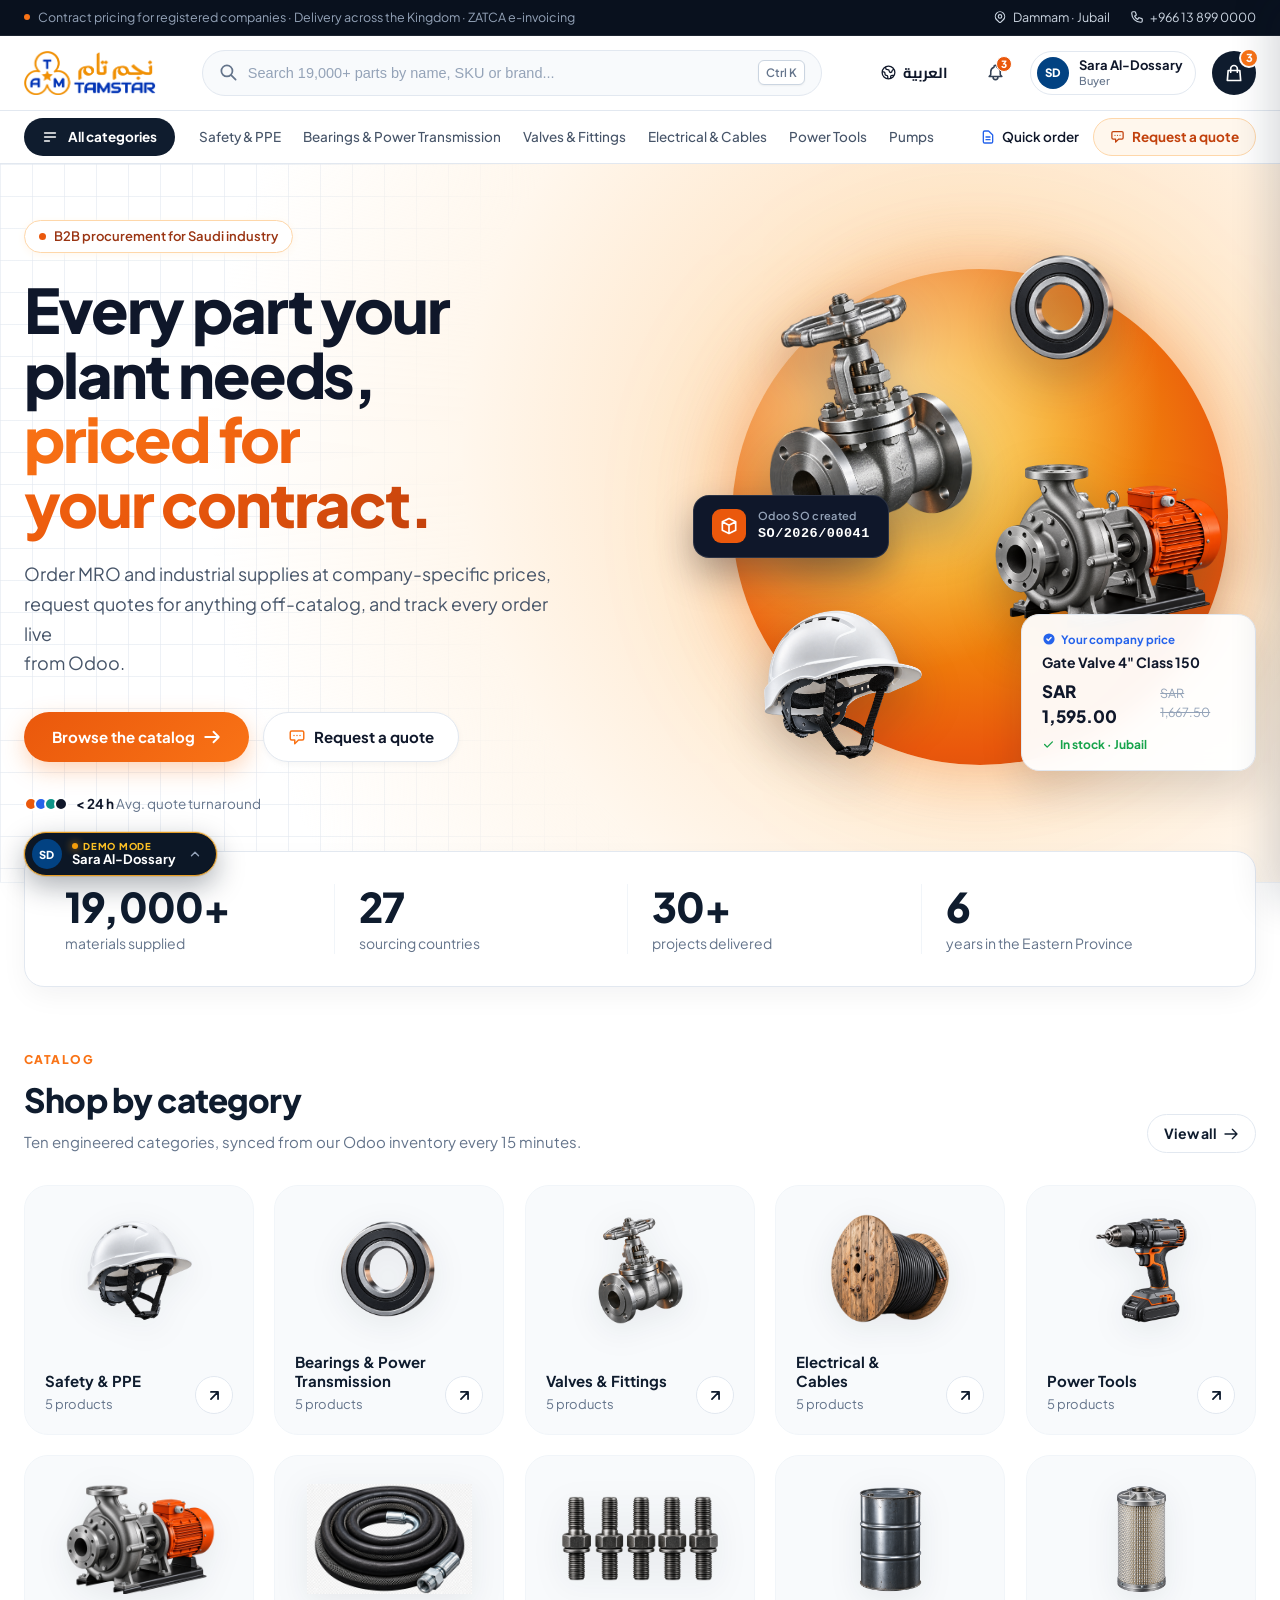
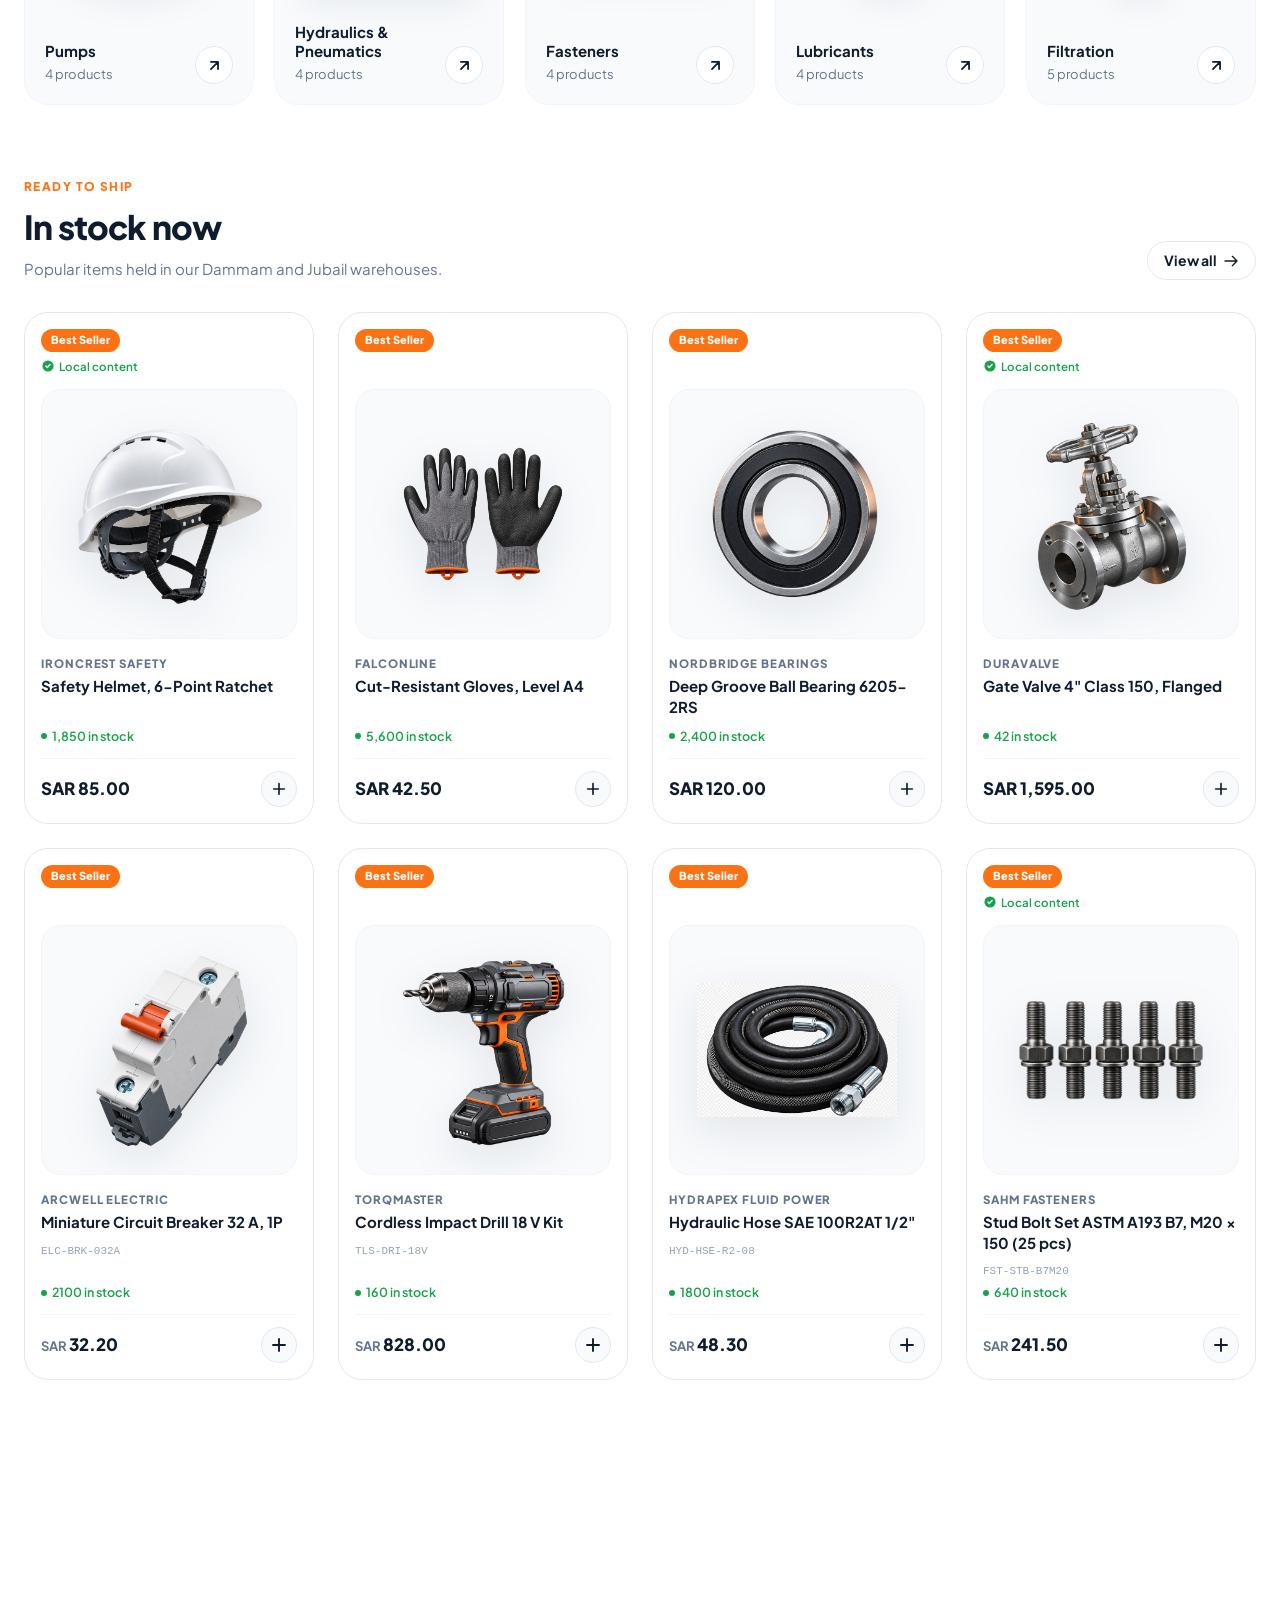
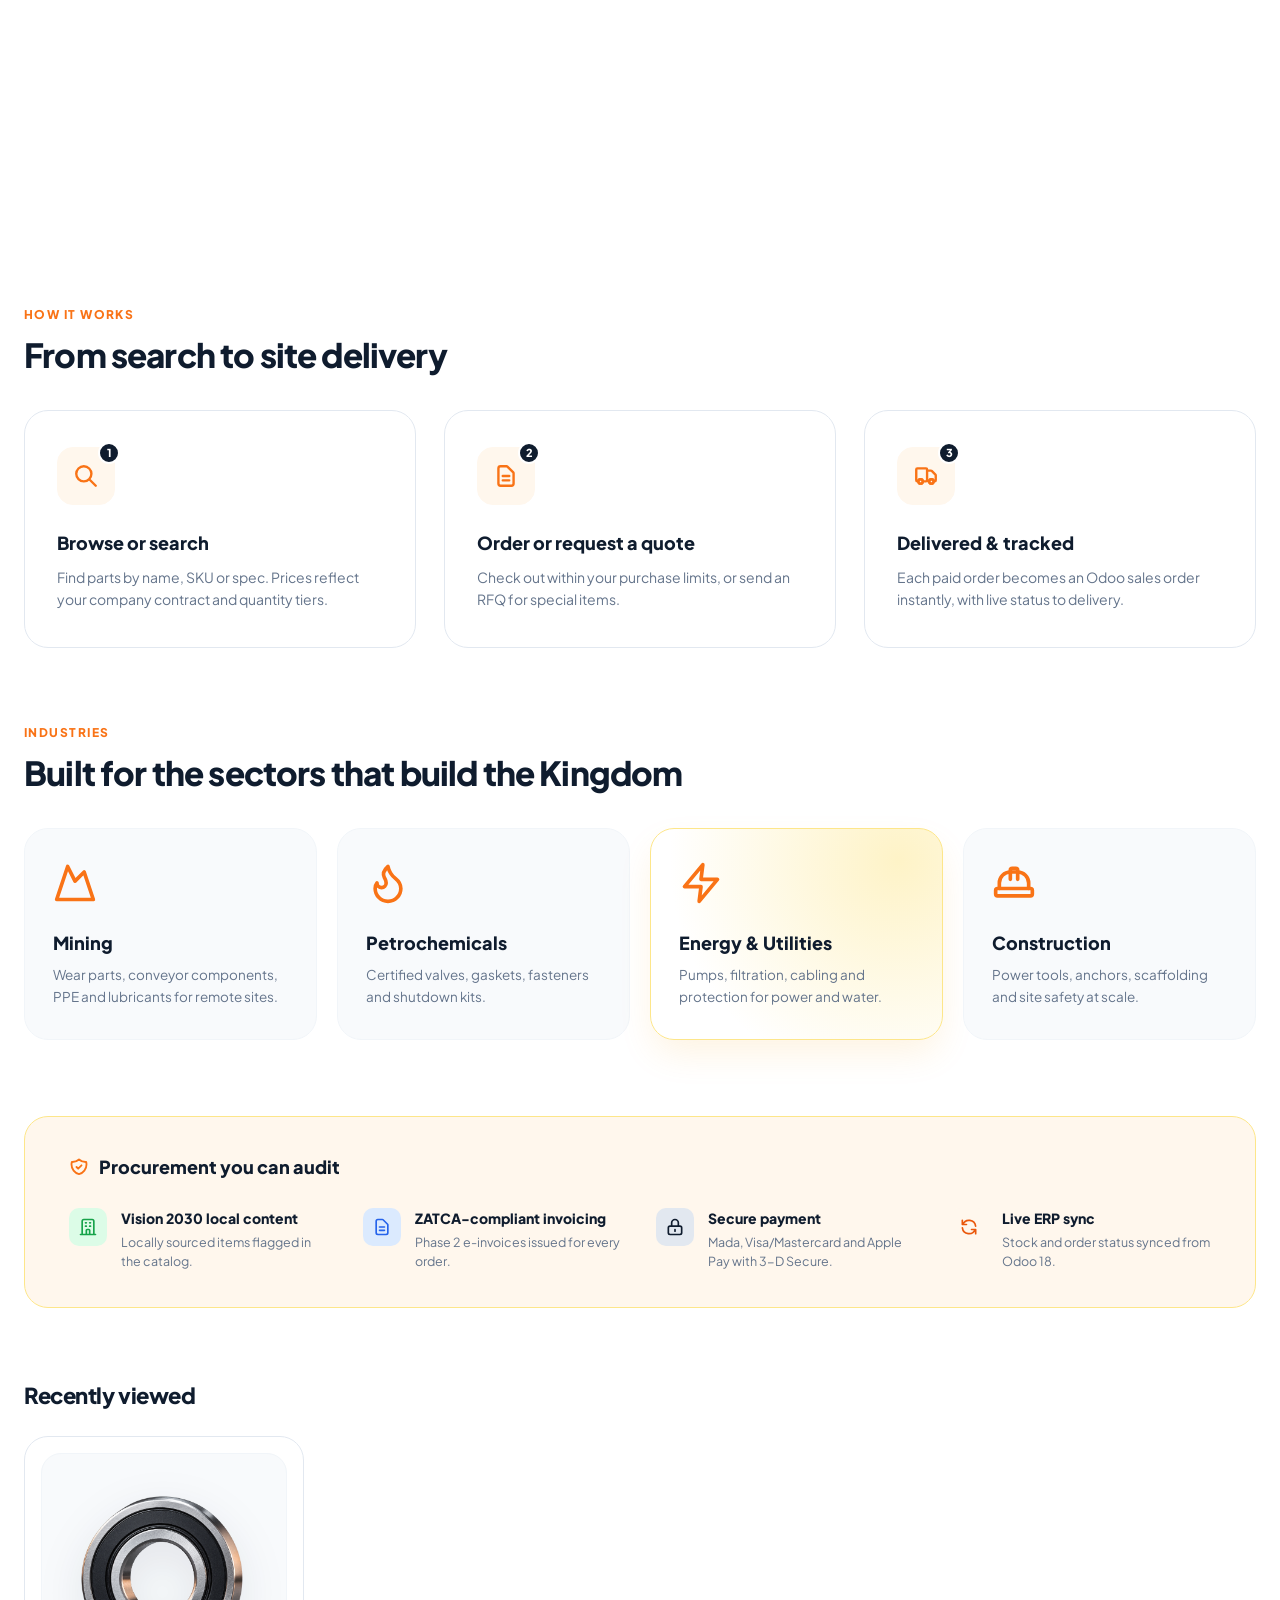
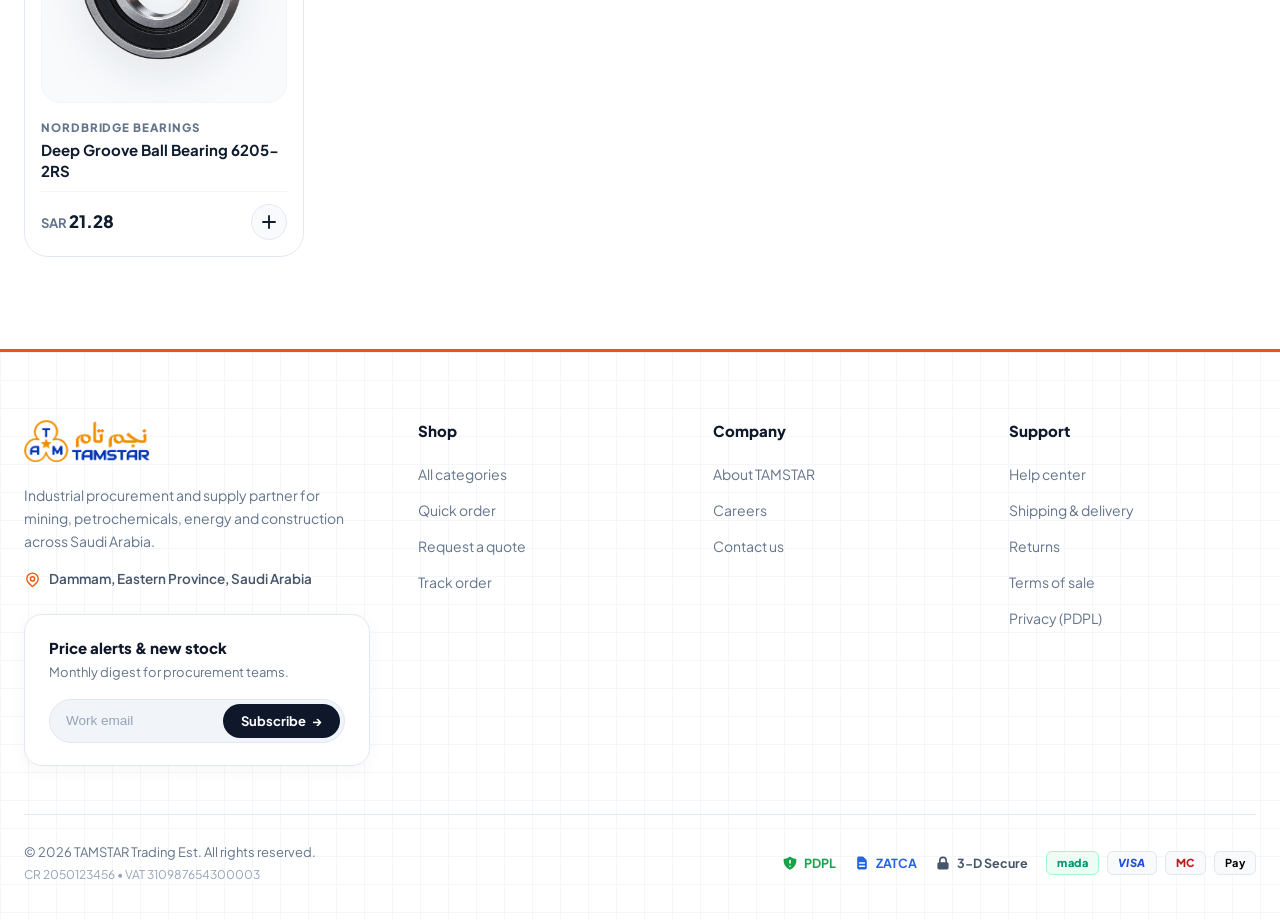
==== commit 638556b5: "feat(tamstar): replace product images with authentic transparent PNGs and update catalog references" ====
--- a/tamstar/index.html
+++ b/tamstar/index.html
@@ -1,13 +1,16 @@
 <!DOCTYPE html>
 <html lang="en">
+
 <head>
   <meta charset="UTF-8">
   <meta name="viewport" content="width=device-width, initial-scale=1.0">
   <title>TAMSTAR — B2B MRO & Industrial Supplies Saudi Arabia</title>
-  <meta name="description" content="Order MRO and industrial supplies at company-specific contract prices. Valves, bearings, PPE, power tools, pumps and electrical equipment delivered across Saudi Arabia.">
+  <meta name="description"
+    content="Order MRO and industrial supplies at company-specific contract prices. Valves, bearings, PPE, power tools, pumps and electrical equipment delivered across Saudi Arabia.">
   <link rel="stylesheet" href="css/style.css">
   <link rel="icon" type="image/svg+xml" href="assets/images/tamstar-logo.svg">
 </head>
+
 <body>
 
   <!-- 1. Top Announcement Bar -->
@@ -15,19 +18,23 @@
     <div class="container top-bar-inner">
       <div class="top-bar-left">
         <span class="top-bar-badge"></span>
-        <span>Contract pricing for registered companies &middot; Delivery across the Kingdom &middot; ZATCA e-invoicing</span>
+        <span>Contract pricing for registered companies &middot; Delivery across the Kingdom &middot; ZATCA
+          e-invoicing</span>
       </div>
       <div class="top-bar-right">
         <div class="top-bar-item">
           <svg style="width: 14px; height: 14px;" fill="none" viewBox="0 0 24 24" stroke="currentColor">
-            <path stroke-linecap="round" stroke-linejoin="round" stroke-width="2" d="M17.657 16.657L13.414 20.9a1.998 1.998 0 01-2.827 0l-4.244-4.243a8 8 0 1111.314 0z"/>
-            <path stroke-linecap="round" stroke-linejoin="round" stroke-width="2" d="M15 11a3 3 0 11-6 0 3 3 0 016 0z"/>
+            <path stroke-linecap="round" stroke-linejoin="round" stroke-width="2"
+              d="M17.657 16.657L13.414 20.9a1.998 1.998 0 01-2.827 0l-4.244-4.243a8 8 0 1111.314 0z" />
+            <path stroke-linecap="round" stroke-linejoin="round" stroke-width="2"
+              d="M15 11a3 3 0 11-6 0 3 3 0 016 0z" />
           </svg>
           <span>Dammam &middot; Jubail</span>
         </div>
         <div class="top-bar-item">
           <svg style="width: 14px; height: 14px;" fill="none" viewBox="0 0 24 24" stroke="currentColor">
-            <path stroke-linecap="round" stroke-linejoin="round" stroke-width="2" d="M3 5a2 2 0 012-2h3.28a1 1 0 01.948.684l1.498 4.493a1 1 0 01-.502 1.21l-2.257 1.13a11.042 11.042 0 005.516 5.516l1.13-2.257a1 1 0 011.21-.502l4.493 1.498a1 1 0 01.684.949V19a2 2 0 01-2 2h-1C9.716 21 3 14.284 3 6V5z"/>
+            <path stroke-linecap="round" stroke-linejoin="round" stroke-width="2"
+              d="M3 5a2 2 0 012-2h3.28a1 1 0 01.948.684l1.498 4.493a1 1 0 01-.502 1.21l-2.257 1.13a11.042 11.042 0 005.516 5.516l1.13-2.257a1 1 0 011.21-.502l4.493 1.498a1 1 0 01.684.949V19a2 2 0 01-2 2h-1C9.716 21 3 14.284 3 6V5z" />
           </svg>
           <span>+966 13 899 0000</span>
         </div>
@@ -40,16 +47,18 @@
     <div class="container header-inner">
       <!-- Brand Logo -->
       <a href="#" class="brand-logo-wrap" aria-label="TAMSTAR Industrial Homepage">
-        <img src="assets/images/tamstar-logo.svg" alt="TAMSTAR نجم تام" class="brand-logo-img">
+        <img src="assets/logo.png" alt="TAMSTAR نجم تام" class="brand-logo-img">
       </a>
 
       <!-- Search Bar -->
       <div class="search-wrapper">
         <div class="search-input-box">
           <svg class="search-icon" fill="none" viewBox="0 0 24 24" stroke="currentColor">
-            <path stroke-linecap="round" stroke-linejoin="round" stroke-width="2.2" d="M21 21l-6-6m2-5a7 7 0 11-14 0 7 7 0 0114 0z"/>
+            <path stroke-linecap="round" stroke-linejoin="round" stroke-width="2.2"
+              d="M21 21l-6-6m2-5a7 7 0 11-14 0 7 7 0 0114 0z" />
           </svg>
-          <input type="text" id="headerSearchInput" class="search-field" placeholder="Search 19,000+ parts by name, SKU or brand..." autocomplete="off">
+          <input type="text" id="headerSearchInput" class="search-field"
+            placeholder="Search 19,000+ parts by name, SKU or brand..." autocomplete="off">
           <span class="search-kbd-shortcut">Ctrl K</span>
         </div>
       </div>
@@ -57,28 +66,35 @@
       <!-- Right Header Actions -->
       <div class="header-actions">
         <!-- Mobile Search Glass (Image 4 & 5) -->
-        <button type="button" class="mobile-search-btn" onclick="window.triggerSearchModal()" aria-label="Search Catalog">
+        <button type="button" class="mobile-search-btn" onclick="window.triggerSearchModal()"
+          aria-label="Search Catalog">
           <svg style="width: 20px; height: 20px;" fill="none" viewBox="0 0 24 24" stroke="currentColor">
-            <path stroke-linecap="round" stroke-linejoin="round" stroke-width="2.2" d="M21 21l-6-6m2-5a7 7 0 11-14 0 7 7 0 0114 0z"/>
+            <path stroke-linecap="round" stroke-linejoin="round" stroke-width="2.2"
+              d="M21 21l-6-6m2-5a7 7 0 11-14 0 7 7 0 0114 0z" />
           </svg>
         </button>
-        <button type="button" class="lang-switch-btn" onclick="window.showToast('Arabic / العربية version coming soon', 'info')" aria-label="Switch Language to Arabic">
+        <button type="button" class="lang-switch-btn"
+          onclick="window.showToast('Arabic / العربية version coming soon', 'info')"
+          aria-label="Switch Language to Arabic">
           <svg style="width: 17px; height: 17px;" fill="none" viewBox="0 0 24 24" stroke="currentColor">
-            <path stroke-linecap="round" stroke-linejoin="round" stroke-width="1.8" d="M3.055 11H5a2 2 0 012 2v1a2 2 0 002 2 2 2 0 012 2v2.945M8 3.935V5.5A2.5 2.5 0 0010.5 8h.5a2 2 0 012 2 2 2 0 104 0 2 2 0 012-2h1.064M15 20.488V18a2 2 0 012-2h3.064M21 12a9 9 0 11-18 0 9 9 0 0118 0z"/>
+            <path stroke-linecap="round" stroke-linejoin="round" stroke-width="1.8"
+              d="M3.055 11H5a2 2 0 012 2v1a2 2 0 002 2 2 2 0 012 2v2.945M8 3.935V5.5A2.5 2.5 0 0010.5 8h.5a2 2 0 012 2 2 2 0 104 0 2 2 0 012-2h1.064M15 20.488V18a2 2 0 012-2h3.064M21 12a9 9 0 11-18 0 9 9 0 0118 0z" />
           </svg>
           <span>العربية</span>
         </button>
 
         <button type="button" class="signin-btn" onclick="window.openAuthModal('signin')">
           <svg style="width: 18px; height: 18px;" fill="none" viewBox="0 0 24 24" stroke="currentColor">
-            <path stroke-linecap="round" stroke-linejoin="round" stroke-width="2" d="M16 7a4 4 0 11-8 0 4 4 0 018 0zM12 14a7 7 0 00-7 7h14a7 7 0 00-7-7z"/>
+            <path stroke-linecap="round" stroke-linejoin="round" stroke-width="2"
+              d="M16 7a4 4 0 11-8 0 4 4 0 018 0zM12 14a7 7 0 00-7 7h14a7 7 0 00-7-7z" />
           </svg>
           <span>Sign in</span>
         </button>
 
         <button type="button" class="cart-icon-btn" onclick="window.openCartSidebar()" aria-label="View Order List">
           <svg style="width: 20px; height: 20px;" fill="none" viewBox="0 0 24 24" stroke="currentColor">
-            <path stroke-linecap="round" stroke-linejoin="round" stroke-width="2" d="M16 11V7a4 4 0 00-8 0v4M5 9h14l1 12H4L5 9z"/>
+            <path stroke-linecap="round" stroke-linejoin="round" stroke-width="2"
+              d="M16 11V7a4 4 0 00-8 0v4M5 9h14l1 12H4L5 9z" />
           </svg>
           <span class="cart-badge" id="cartBadge">3</span>
         </button>
@@ -92,7 +108,7 @@
       <div style="display: flex; align-items: center; gap: 24px;">
         <a href="categories.html" class="all-categories-btn" style="text-decoration: none;">
           <svg style="width: 16px; height: 16px;" fill="none" viewBox="0 0 24 24" stroke="currentColor">
-            <path stroke-linecap="round" stroke-linejoin="round" stroke-width="2.5" d="M4 6h16M4 12h16M4 18h7"/>
+            <path stroke-linecap="round" stroke-linejoin="round" stroke-width="2.5" d="M4 6h16M4 12h16M4 18h7" />
           </svg>
           <span>All categories</span>
         </a>
@@ -108,18 +124,21 @@
       </div>
 
       <div class="sub-nav-actions">
-        <button type="button" class="quick-order-btn" onclick="window.showToast('Upload your Excel / CSV BOM list for Instant Quoting', 'info')">
+        <button type="button" class="quick-order-btn"
+          onclick="window.showToast('Upload your Excel / CSV BOM list for Instant Quoting', 'info')">
           <svg style="width: 16px; height: 16px; color: #2563eb;" fill="none" viewBox="0 0 24 24" stroke="currentColor">
-            <path stroke-linecap="round" stroke-linejoin="round" stroke-width="2" d="M9 12h6m-6 4h6m2 5H7a2 2 0 01-2-2V5a2 2 0 012-2h5.586a1 1 0 01.707.293l5.414 5.414a1 1 0 01.293.707V19a2 2 0 01-2 2z"/>
+            <path stroke-linecap="round" stroke-linejoin="round" stroke-width="2"
+              d="M9 12h6m-6 4h6m2 5H7a2 2 0 01-2-2V5a2 2 0 012-2h5.586a1 1 0 01.707.293l5.414 5.414a1 1 0 01.293.707V19a2 2 0 01-2 2z" />
           </svg>
           <span>Quick order</span>
         </button>
 
-        <a href="rfq.html" class="request-quote-btn" style="text-decoration:none;">
-          <svg style="width: 15px; height: 15px;" fill="none" viewBox="0 0 24 24" stroke="currentColor">
-            <path stroke-linecap="round" stroke-linejoin="round" stroke-width="2" d="M8 10h.01M12 10h.01M16 10h.01M9 16H5a2 2 0 01-2-2V6a2 2 0 012-2h14a2 2 0 012 2v8a2 2 0 01-2 2h-5l-5 5v-5z"/>
-          </svg>
-          <span>Request a quote</span>
+          <a href="rfq.html" class="request-quote-btn" style="text-decoration:none;">
+            <svg style="width: 15px; height: 15px;" fill="none" viewBox="0 0 24 24" stroke="currentColor">
+              <path stroke-linecap="round" stroke-linejoin="round" stroke-width="2"
+                d="M8 10h.01M12 10h.01M16 10h.01M9 16H5a2 2 0 01-2-2V6a2 2 0 012-2h14a2 2 0 012 2v8a2 2 0 01-2 2h-5l-5 5v-5z" />
+            </svg>
+            <span>Request a quote</span>
         </a>
       </div>
     </div>
@@ -151,15 +170,17 @@
           <a href="#categoriesSection" class="btn-primary-hero">
             <span>Browse the catalog</span>
             <svg style="width: 18px; height: 18px;" fill="none" viewBox="0 0 24 24" stroke="currentColor">
-              <path stroke-linecap="round" stroke-linejoin="round" stroke-width="2.5" d="M14 5l7 7m0 0l-7 7m7-7H3"/>
+              <path stroke-linecap="round" stroke-linejoin="round" stroke-width="2.5" d="M14 5l7 7m0 0l-7 7m7-7H3" />
             </svg>
           </a>
 
-          <a href="rfq.html" class="btn-secondary-hero" style="text-decoration:none;">
-            <svg style="width: 18px; height: 18px; color: var(--primary-orange);" fill="none" viewBox="0 0 24 24" stroke="currentColor">
-              <path stroke-linecap="round" stroke-linejoin="round" stroke-width="2" d="M8 10h.01M12 10h.01M16 10h.01M9 16H5a2 2 0 01-2-2V6a2 2 0 012-2h14a2 2 0 012 2v8a2 2 0 01-2 2h-5l-5 5v-5z"/>
-            </svg>
-            <span>Request a quote</span>
+            <a href="rfq.html" class="btn-secondary-hero" style="text-decoration:none;">
+              <svg style="width: 18px; height: 18px; color: var(--primary-orange);" fill="none" viewBox="0 0 24 24"
+                stroke="currentColor">
+                <path stroke-linecap="round" stroke-linejoin="round" stroke-width="2"
+                  d="M8 10h.01M12 10h.01M16 10h.01M9 16H5a2 2 0 01-2-2V6a2 2 0 012-2h14a2 2 0 012 2v8a2 2 0 01-2 2h-5l-5 5v-5z" />
+              </svg>
+              <span>Request a quote</span>
           </a>
         </div>
 
@@ -180,29 +201,30 @@
 
         <!-- 1. Top-Right Bearing: end-[22%] -top-[2%] w-[26%] -->
         <div class="hero-pos-bearing">
-          <img src="assets/images/bearing.svg" alt="Industrial Bearing" width="400" height="400">
+          <img src="assets/product_transparent/Polished Silver Ball Bearing Ring.png" alt="Industrial Bearing" width="400" height="400">
         </div>
 
         <!-- 2. Gate Valve: start-[6%] top-[4%] w-[46%] -->
         <div class="hero-pos-valve">
-          <img src="assets/images/gate-valve.svg" alt="Gate Valve 4 Inch Class 150 Flanged" width="400" height="400">
+          <img src="assets/product_transparent/Industrial Gate Valve on Transparent Background.png" alt="Gate Valve 4 Inch Class 150 Flanged" width="400" height="400">
         </div>
 
         <!-- 3. Middle-Right Centrifugal Pump & Electric Motor: end-[0%] top-[30%] w-[48%] -->
         <div class="hero-pos-pump">
-          <img src="assets/images/centrifugal-pump.svg" alt="Centrifugal Slurry Pump & Motor" width="400" height="400">
+          <img src="assets/product_transparent/Industrial Centrifugal Pump Assembly.png" alt="Centrifugal Slurry Pump & Motor" width="400" height="400">
         </div>
 
         <!-- 4. Bottom-Left Safety Helmet: start-[7%] bottom-[7%] w-[36%] -->
         <div class="hero-pos-helmet">
-          <img src="assets/images/safety-helmet.svg" alt="Safety Helmet ANSI Z89.1" width="400" height="400">
+          <img src="assets/product_transparent/White Safety Hard Hat with Suspension.png" alt="Safety Helmet ANSI Z89.1" width="400" height="400">
         </div>
 
         <!-- 5. Floating Odoo SO Badge: start-[0%] top-[44%] -->
         <div class="floating-odoo-card">
           <div class="odoo-icon-box">
             <svg style="width: 20px; height: 20px;" viewBox="0 0 24 24" fill="none" stroke="currentColor">
-              <path stroke-linecap="round" stroke-linejoin="round" stroke-width="2" d="M20 7l-8-4-8 4m16 0l-8 4m8-4v10l-8 4m0-10L4 7m8 4v10M4 7v10l8 4"/>
+              <path stroke-linecap="round" stroke-linejoin="round" stroke-width="2"
+                d="M20 7l-8-4-8 4m16 0l-8 4m8-4v10l-8 4m0-10L4 7m8 4v10M4 7v10l8 4" />
             </svg>
           </div>
           <div>
@@ -215,7 +237,9 @@
         <div class="floating-price-card">
           <div class="price-card-label">
             <svg style="width: 14px; height: 14px;" fill="currentColor" viewBox="0 0 20 20">
-              <path fill-rule="evenodd" d="M10 18a8 8 0 100-16 8 8 0 000 16zm3.707-9.293a1 1 0 00-1.414-1.414L9 10.586 7.707 9.293a1 1 0 00-1.414 1.414l2 2a1 1 0 001.414 0l4-4z" clip-rule="evenodd"/>
+              <path fill-rule="evenodd"
+                d="M10 18a8 8 0 100-16 8 8 0 000 16zm3.707-9.293a1 1 0 00-1.414-1.414L9 10.586 7.707 9.293a1 1 0 00-1.414 1.414l2 2a1 1 0 001.414 0l4-4z"
+                clip-rule="evenodd" />
             </svg>
             <span>Your company price</span>
           </div>
@@ -226,7 +250,9 @@
           </div>
           <div class="price-card-stock">
             <svg style="width: 13px; height: 13px; color: #16a34a;" fill="currentColor" viewBox="0 0 20 20">
-              <path fill-rule="evenodd" d="M16.707 5.293a1 1 0 010 1.414l-8 8a1 1 0 01-1.414 0l-4-4a1 1 0 011.414-1.414L8 12.586l7.293-7.293a1 1 0 011.414 0z" clip-rule="evenodd"/>
+              <path fill-rule="evenodd"
+                d="M16.707 5.293a1 1 0 010 1.414l-8 8a1 1 0 01-1.414 0l-4-4a1 1 0 011.414-1.414L8 12.586l7.293-7.293a1 1 0 011.414 0z"
+                clip-rule="evenodd" />
             </svg>
             <span>In stock · Jubail</span>
           </div>
@@ -271,7 +297,7 @@
         <a href="categories.html" class="section-view-all">
           <span>View all</span>
           <svg style="width: 16px; height: 16px;" fill="none" viewBox="0 0 24 24" stroke="currentColor">
-            <path stroke-linecap="round" stroke-linejoin="round" stroke-width="2" d="M14 5l7 7m0 0l-7 7m7-7H3"/>
+            <path stroke-linecap="round" stroke-linejoin="round" stroke-width="2" d="M14 5l7 7m0 0l-7 7m7-7H3" />
           </svg>
         </a>
       </div>
@@ -280,7 +306,7 @@
         <!-- 1. Safety & PPE -->
         <div class="category-card" onclick="window.location.href='categories.html?cat=safety'">
           <div class="cat-image-wrap">
-            <img src="assets/images/cat-safety.svg" alt="Safety & PPE">
+            <img src="assets/product_transparent/White Safety Hard Hat with Suspension.png" alt="Safety & PPE">
           </div>
           <div class="cat-info-row">
             <div>
@@ -289,7 +315,7 @@
             </div>
             <div class="cat-arrow-btn">
               <svg style="width: 17px; height: 17px;" fill="none" viewBox="0 0 24 24" stroke="currentColor">
-                <path stroke-linecap="round" stroke-linejoin="round" stroke-width="2.5" d="M7 17L17 7M17 7H7M17 7V17"/>
+                <path stroke-linecap="round" stroke-linejoin="round" stroke-width="2.5" d="M7 17L17 7M17 7H7M17 7V17" />
               </svg>
             </div>
           </div>
@@ -298,7 +324,7 @@
         <!-- 2. Bearings & Power Transmission -->
         <div class="category-card" onclick="window.location.href='categories.html?cat=bearings'">
           <div class="cat-image-wrap">
-            <img src="assets/images/cat-bearings.svg" alt="Bearings & Power Transmission">
+            <img src="assets/product_transparent/Polished Silver Ball Bearing Ring.png" alt="Bearings & Power Transmission">
           </div>
           <div class="cat-info-row">
             <div>
@@ -307,7 +333,7 @@
             </div>
             <div class="cat-arrow-btn">
               <svg style="width: 17px; height: 17px;" fill="none" viewBox="0 0 24 24" stroke="currentColor">
-                <path stroke-linecap="round" stroke-linejoin="round" stroke-width="2.5" d="M7 17L17 7M17 7H7M17 7V17"/>
+                <path stroke-linecap="round" stroke-linejoin="round" stroke-width="2.5" d="M7 17L17 7M17 7H7M17 7V17" />
               </svg>
             </div>
           </div>
@@ -316,7 +342,7 @@
         <!-- 3. Valves & Fittings -->
         <div class="category-card" onclick="window.location.href='categories.html?cat=valves'">
           <div class="cat-image-wrap">
-            <img src="assets/images/cat-valves.svg" alt="Valves & Fittings">
+            <img src="assets/product_transparent/Industrial Gate Valve on Transparent Background.png" alt="Valves & Fittings">
           </div>
           <div class="cat-info-row">
             <div>
@@ -325,7 +351,7 @@
             </div>
             <div class="cat-arrow-btn">
               <svg style="width: 17px; height: 17px;" fill="none" viewBox="0 0 24 24" stroke="currentColor">
-                <path stroke-linecap="round" stroke-linejoin="round" stroke-width="2.5" d="M7 17L17 7M17 7H7M17 7V17"/>
+                <path stroke-linecap="round" stroke-linejoin="round" stroke-width="2.5" d="M7 17L17 7M17 7H7M17 7V17" />
               </svg>
             </div>
           </div>
@@ -334,7 +360,7 @@
         <!-- 4. Electrical & Cables -->
         <div class="category-card" onclick="window.location.href='categories.html?cat=electrical'">
           <div class="cat-image-wrap">
-            <img src="assets/images/cat-electrical.svg" alt="Electrical & Cables">
+            <img src="assets/product_transparent/Weathered Wooden Cable Spool with Exposed Wires.png" alt="Electrical & Cables">
           </div>
           <div class="cat-info-row">
             <div>
@@ -343,7 +369,7 @@
             </div>
             <div class="cat-arrow-btn">
               <svg style="width: 17px; height: 17px;" fill="none" viewBox="0 0 24 24" stroke="currentColor">
-                <path stroke-linecap="round" stroke-linejoin="round" stroke-width="2.5" d="M7 17L17 7M17 7H7M17 7V17"/>
+                <path stroke-linecap="round" stroke-linejoin="round" stroke-width="2.5" d="M7 17L17 7M17 7H7M17 7V17" />
               </svg>
             </div>
           </div>
@@ -352,7 +378,7 @@
         <!-- 5. Power Tools -->
         <div class="category-card" onclick="window.location.href='categories.html?cat=tools'">
           <div class="cat-image-wrap">
-            <img src="assets/images/cat-tools.svg" alt="Power Tools">
+            <img src="assets/product_transparent/Rugged Orange-Accented Cordless Drill.png" alt="Power Tools">
           </div>
           <div class="cat-info-row">
             <div>
@@ -361,7 +387,7 @@
             </div>
             <div class="cat-arrow-btn">
               <svg style="width: 17px; height: 17px;" fill="none" viewBox="0 0 24 24" stroke="currentColor">
-                <path stroke-linecap="round" stroke-linejoin="round" stroke-width="2.5" d="M7 17L17 7M17 7H7M17 7V17"/>
+                <path stroke-linecap="round" stroke-linejoin="round" stroke-width="2.5" d="M7 17L17 7M17 7H7M17 7V17" />
               </svg>
             </div>
           </div>
@@ -370,7 +396,7 @@
         <!-- 6. Pumps -->
         <div class="category-card" onclick="window.location.href='categories.html?cat=pumps'">
           <div class="cat-image-wrap">
-            <img src="assets/images/cat-pumps.svg" alt="Pumps">
+            <img src="assets/product_transparent/Industrial Centrifugal Pump Assembly.png" alt="Pumps">
           </div>
           <div class="cat-info-row">
             <div>
@@ -379,7 +405,7 @@
             </div>
             <div class="cat-arrow-btn">
               <svg style="width: 17px; height: 17px;" fill="none" viewBox="0 0 24 24" stroke="currentColor">
-                <path stroke-linecap="round" stroke-linejoin="round" stroke-width="2.5" d="M7 17L17 7M17 7H7M17 7V17"/>
+                <path stroke-linecap="round" stroke-linejoin="round" stroke-width="2.5" d="M7 17L17 7M17 7H7M17 7V17" />
               </svg>
             </div>
           </div>
@@ -388,7 +414,7 @@
         <!-- 7. Hydraulics & Pneumatics -->
         <div class="category-card" onclick="window.location.href='categories.html?cat=hydraulics'">
           <div class="cat-image-wrap">
-            <img src="assets/images/cat-hydraulics.svg" alt="Hydraulics & Pneumatics">
+            <img src="assets/product_transparent/Coiled Industrial Hydraulic Hose.png" alt="Hydraulics & Pneumatics">
           </div>
           <div class="cat-info-row">
             <div>
@@ -397,7 +423,7 @@
             </div>
             <div class="cat-arrow-btn">
               <svg style="width: 17px; height: 17px;" fill="none" viewBox="0 0 24 24" stroke="currentColor">
-                <path stroke-linecap="round" stroke-linejoin="round" stroke-width="2.5" d="M7 17L17 7M17 7H7M17 7V17"/>
+                <path stroke-linecap="round" stroke-linejoin="round" stroke-width="2.5" d="M7 17L17 7M17 7H7M17 7V17" />
               </svg>
             </div>
           </div>
@@ -406,7 +432,7 @@
         <!-- 8. Fasteners -->
         <div class="category-card" onclick="window.location.href='categories.html?cat=fasteners'">
           <div class="cat-image-wrap">
-            <img src="assets/images/cat-fasteners.svg" alt="Fasteners">
+            <img src="assets/product_transparent/Five Identical Threaded Studs with Nuts.png" alt="Fasteners">
           </div>
           <div class="cat-info-row">
             <div>
@@ -415,7 +441,7 @@
             </div>
             <div class="cat-arrow-btn">
               <svg style="width: 17px; height: 17px;" fill="none" viewBox="0 0 24 24" stroke="currentColor">
-                <path stroke-linecap="round" stroke-linejoin="round" stroke-width="2.5" d="M7 17L17 7M17 7H7M17 7V17"/>
+                <path stroke-linecap="round" stroke-linejoin="round" stroke-width="2.5" d="M7 17L17 7M17 7H7M17 7V17" />
               </svg>
             </div>
           </div>
@@ -424,7 +450,7 @@
         <!-- 9. Lubricants -->
         <div class="category-card" onclick="window.location.href='categories.html?cat=lubricants'">
           <div class="cat-image-wrap">
-            <img src="assets/images/cat-lubricants.svg" alt="Lubricants">
+            <img src="assets/product_transparent/Weathered Steel Drum with Dual Bungs.png" alt="Lubricants">
           </div>
           <div class="cat-info-row">
             <div>
@@ -433,7 +459,7 @@
             </div>
             <div class="cat-arrow-btn">
               <svg style="width: 17px; height: 17px;" fill="none" viewBox="0 0 24 24" stroke="currentColor">
-                <path stroke-linecap="round" stroke-linejoin="round" stroke-width="2.5" d="M7 17L17 7M17 7H7M17 7V17"/>
+                <path stroke-linecap="round" stroke-linejoin="round" stroke-width="2.5" d="M7 17L17 7M17 7H7M17 7V17" />
               </svg>
             </div>
           </div>
@@ -442,7 +468,7 @@
         <!-- 10. Filtration -->
         <div class="category-card" onclick="window.location.href='categories.html?cat=filtration'">
           <div class="cat-image-wrap">
-            <img src="assets/images/cat-filtration.svg" alt="Filtration">
+            <img src="assets/product_transparent/Industrial Honeycomb Mesh Filter Cartridge.png" alt="Filtration">
           </div>
           <div class="cat-info-row">
             <div>
@@ -451,7 +477,7 @@
             </div>
             <div class="cat-arrow-btn">
               <svg style="width: 17px; height: 17px;" fill="none" viewBox="0 0 24 24" stroke="currentColor">
-                <path stroke-linecap="round" stroke-linejoin="round" stroke-width="2.5" d="M7 17L17 7M17 7H7M17 7V17"/>
+                <path stroke-linecap="round" stroke-linejoin="round" stroke-width="2.5" d="M7 17L17 7M17 7H7M17 7V17" />
               </svg>
             </div>
           </div>
@@ -472,7 +498,7 @@
         <a href="#categoriesSection" class="section-view-all">
           <span>View all</span>
           <svg style="width: 16px; height: 16px;" fill="none" viewBox="0 0 24 24" stroke="currentColor">
-            <path stroke-linecap="round" stroke-linejoin="round" stroke-width="2" d="M14 5l7 7m0 0l-7 7m7-7H3"/>
+            <path stroke-linecap="round" stroke-linejoin="round" stroke-width="2" d="M14 5l7 7m0 0l-7 7m7-7H3" />
           </svg>
         </a>
       </div>
@@ -484,18 +510,23 @@
             <span class="badge-best-seller">Best seller</span>
             <span class="badge-local-content">
               <svg style="width: 14px; height: 14px;" fill="currentColor" viewBox="0 0 20 20">
-                <path fill-rule="evenodd" d="M10 18a8 8 0 100-16 8 8 0 000 16zm3.707-9.293a1 1 0 00-1.414-1.414L9 10.586 7.707 9.293a1 1 0 00-1.414 1.414l2 2a1 1 0 001.414 0l4-4z" clip-rule="evenodd"/>
+                <path fill-rule="evenodd"
+                  d="M10 18a8 8 0 100-16 8 8 0 000 16zm3.707-9.293a1 1 0 00-1.414-1.414L9 10.586 7.707 9.293a1 1 0 00-1.414 1.414l2 2a1 1 0 001.414 0l4-4z"
+                  clip-rule="evenodd" />
               </svg>
               <span>Local content</span>
             </span>
           </div>
 
           <div class="product-image-container">
-            <img src="assets/images/safety-helmet.svg" alt="Ironcrest Safety Helmet">
-            <button type="button" class="product-quick-view-btn" onclick="event.stopPropagation(); window.location.href='product.html?id=helmet'">
+            <img src="assets/product_transparent/White Safety Hard Hat with Suspension.png" alt="Ironcrest Safety Helmet">
+            <button type="button" class="product-quick-view-btn"
+              onclick="event.stopPropagation(); window.location.href='product.html?id=helmet'">
               <svg style="width: 15px; height: 15px;" fill="none" viewBox="0 0 24 24" stroke="currentColor">
-                <path stroke-linecap="round" stroke-linejoin="round" stroke-width="2" d="M15 12a3 3 0 11-6 0 3 3 0 016 0z"/>
-                <path stroke-linecap="round" stroke-linejoin="round" stroke-width="2" d="M2.458 12C3.732 7.943 7.523 5 12 5c4.478 0 8.268 2.943 9.542 7-1.274 4.057-5.064 7-9.542 7-4.477 0-8.268-2.943-9.542-7z"/>
+                <path stroke-linecap="round" stroke-linejoin="round" stroke-width="2"
+                  d="M15 12a3 3 0 11-6 0 3 3 0 016 0z" />
+                <path stroke-linecap="round" stroke-linejoin="round" stroke-width="2"
+                  d="M2.458 12C3.732 7.943 7.523 5 12 5c4.478 0 8.268 2.943 9.542 7-1.274 4.057-5.064 7-9.542 7-4.477 0-8.268-2.943-9.542-7z" />
               </svg>
               <span>Quick view</span>
             </button>
@@ -512,9 +543,11 @@
               <div class="product-price-block">
                 <span class="product-price-sar">SAR 85.00</span>
               </div>
-              <button type="button" class="product-add-cart-btn" onclick="event.stopPropagation(); window.addToCartAndOpen('helmet')" aria-label="Add Safety Helmet to Order">
+              <button type="button" class="product-add-cart-btn"
+                onclick="event.stopPropagation(); window.addToCartAndOpen('helmet')"
+                aria-label="Add Safety Helmet to Order">
                 <svg style="width: 16px; height: 16px;" fill="none" viewBox="0 0 24 24" stroke="currentColor">
-                  <path stroke-linecap="round" stroke-linejoin="round" stroke-width="2.5" d="M12 4v16m8-8H4"/>
+                  <path stroke-linecap="round" stroke-linejoin="round" stroke-width="2.5" d="M12 4v16m8-8H4" />
                 </svg>
               </button>
             </div>
@@ -528,11 +561,14 @@
           </div>
 
           <div class="product-image-container">
-            <img src="assets/images/prod-gloves.svg" alt="Falconline Cut-Resistant Gloves">
-            <button type="button" class="product-quick-view-btn" onclick="event.stopPropagation(); window.location.href='product.html?id=gloves'">
+            <img src="assets/product_transparent/Grey and Black Grip Work Gloves.png" alt="Falconline Cut-Resistant Gloves">
+            <button type="button" class="product-quick-view-btn"
+              onclick="event.stopPropagation(); window.location.href='product.html?id=gloves'">
               <svg style="width: 15px; height: 15px;" fill="none" viewBox="0 0 24 24" stroke="currentColor">
-                <path stroke-linecap="round" stroke-linejoin="round" stroke-width="2" d="M15 12a3 3 0 11-6 0 3 3 0 016 0z"/>
-                <path stroke-linecap="round" stroke-linejoin="round" stroke-width="2" d="M2.458 12C3.732 7.943 7.523 5 12 5c4.478 0 8.268 2.943 9.542 7-1.274 4.057-5.064 7-9.542 7-4.477 0-8.268-2.943-9.542-7z"/>
+                <path stroke-linecap="round" stroke-linejoin="round" stroke-width="2"
+                  d="M15 12a3 3 0 11-6 0 3 3 0 016 0z" />
+                <path stroke-linecap="round" stroke-linejoin="round" stroke-width="2"
+                  d="M2.458 12C3.732 7.943 7.523 5 12 5c4.478 0 8.268 2.943 9.542 7-1.274 4.057-5.064 7-9.542 7-4.477 0-8.268-2.943-9.542-7z" />
               </svg>
               <span>Quick view</span>
             </button>
@@ -549,9 +585,11 @@
               <div class="product-price-block">
                 <span class="product-price-sar">SAR 42.50</span>
               </div>
-              <button type="button" class="product-add-cart-btn" onclick="event.stopPropagation(); window.addToCartAndOpen('gloves')" aria-label="Add Cut-Resistant Gloves to Order">
+              <button type="button" class="product-add-cart-btn"
+                onclick="event.stopPropagation(); window.addToCartAndOpen('gloves')"
+                aria-label="Add Cut-Resistant Gloves to Order">
                 <svg style="width: 16px; height: 16px;" fill="none" viewBox="0 0 24 24" stroke="currentColor">
-                  <path stroke-linecap="round" stroke-linejoin="round" stroke-width="2.5" d="M12 4v16m8-8H4"/>
+                  <path stroke-linecap="round" stroke-linejoin="round" stroke-width="2.5" d="M12 4v16m8-8H4" />
                 </svg>
               </button>
             </div>
@@ -565,11 +603,14 @@
           </div>
 
           <div class="product-image-container">
-            <img src="assets/images/bearing.svg" alt="Nordbridge Deep Groove Ball Bearing">
-            <button type="button" class="product-quick-view-btn" onclick="event.stopPropagation(); window.location.href='product.html?id=bearing'">
+            <img src="assets/product_transparent/Polished Silver Ball Bearing Ring.png" alt="Nordbridge Deep Groove Ball Bearing">
+            <button type="button" class="product-quick-view-btn"
+              onclick="event.stopPropagation(); window.location.href='product.html?id=bearing'">
               <svg style="width: 15px; height: 15px;" fill="none" viewBox="0 0 24 24" stroke="currentColor">
-                <path stroke-linecap="round" stroke-linejoin="round" stroke-width="2" d="M15 12a3 3 0 11-6 0 3 3 0 016 0z"/>
-                <path stroke-linecap="round" stroke-linejoin="round" stroke-width="2" d="M2.458 12C3.732 7.943 7.523 5 12 5c4.478 0 8.268 2.943 9.542 7-1.274 4.057-5.064 7-9.542 7-4.477 0-8.268-2.943-9.542-7z"/>
+                <path stroke-linecap="round" stroke-linejoin="round" stroke-width="2"
+                  d="M15 12a3 3 0 11-6 0 3 3 0 016 0z" />
+                <path stroke-linecap="round" stroke-linejoin="round" stroke-width="2"
+                  d="M2.458 12C3.732 7.943 7.523 5 12 5c4.478 0 8.268 2.943 9.542 7-1.274 4.057-5.064 7-9.542 7-4.477 0-8.268-2.943-9.542-7z" />
               </svg>
               <span>Quick view</span>
             </button>
@@ -586,9 +627,11 @@
               <div class="product-price-block">
                 <span class="product-price-sar">SAR 120.00</span>
               </div>
-              <button type="button" class="product-add-cart-btn" onclick="event.stopPropagation(); window.addToCartAndOpen('bearing')" aria-label="Add Ball Bearing to Order">
+              <button type="button" class="product-add-cart-btn"
+                onclick="event.stopPropagation(); window.addToCartAndOpen('bearing')"
+                aria-label="Add Ball Bearing to Order">
                 <svg style="width: 16px; height: 16px;" fill="none" viewBox="0 0 24 24" stroke="currentColor">
-                  <path stroke-linecap="round" stroke-linejoin="round" stroke-width="2.5" d="M12 4v16m8-8H4"/>
+                  <path stroke-linecap="round" stroke-linejoin="round" stroke-width="2.5" d="M12 4v16m8-8H4" />
                 </svg>
               </button>
             </div>
@@ -601,18 +644,23 @@
             <span class="badge-best-seller">Best seller</span>
             <span class="badge-local-content">
               <svg style="width: 14px; height: 14px;" fill="currentColor" viewBox="0 0 20 20">
-                <path fill-rule="evenodd" d="M10 18a8 8 0 100-16 8 8 0 000 16zm3.707-9.293a1 1 0 00-1.414-1.414L9 10.586 7.707 9.293a1 1 0 00-1.414 1.414l2 2a1 1 0 001.414 0l4-4z" clip-rule="evenodd"/>
+                <path fill-rule="evenodd"
+                  d="M10 18a8 8 0 100-16 8 8 0 000 16zm3.707-9.293a1 1 0 00-1.414-1.414L9 10.586 7.707 9.293a1 1 0 00-1.414 1.414l2 2a1 1 0 001.414 0l4-4z"
+                  clip-rule="evenodd" />
               </svg>
               <span>Local content</span>
             </span>
           </div>
 
           <div class="product-image-container">
-            <img src="assets/images/gate-valve.svg" alt="Duravalve Gate Valve 4 Inch Flanged">
-            <button type="button" class="product-quick-view-btn" onclick="event.stopPropagation(); window.location.href='product.html?id=valve'">
+            <img src="assets/product_transparent/Industrial Gate Valve on Transparent Background.png" alt="Duravalve Gate Valve 4 Inch Flanged">
+            <button type="button" class="product-quick-view-btn"
+              onclick="event.stopPropagation(); window.location.href='product.html?id=valve'">
               <svg style="width: 15px; height: 15px;" fill="none" viewBox="0 0 24 24" stroke="currentColor">
-                <path stroke-linecap="round" stroke-linejoin="round" stroke-width="2" d="M15 12a3 3 0 11-6 0 3 3 0 016 0z"/>
-                <path stroke-linecap="round" stroke-linejoin="round" stroke-width="2" d="M2.458 12C3.732 7.943 7.523 5 12 5c4.478 0 8.268 2.943 9.542 7-1.274 4.057-5.064 7-9.542 7-4.477 0-8.268-2.943-9.542-7z"/>
+                <path stroke-linecap="round" stroke-linejoin="round" stroke-width="2"
+                  d="M15 12a3 3 0 11-6 0 3 3 0 016 0z" />
+                <path stroke-linecap="round" stroke-linejoin="round" stroke-width="2"
+                  d="M2.458 12C3.732 7.943 7.523 5 12 5c4.478 0 8.268 2.943 9.542 7-1.274 4.057-5.064 7-9.542 7-4.477 0-8.268-2.943-9.542-7z" />
               </svg>
               <span>Quick view</span>
             </button>
@@ -629,9 +677,11 @@
               <div class="product-price-block">
                 <span class="product-price-sar">SAR 1,595.00</span>
               </div>
-              <button type="button" class="product-add-cart-btn" onclick="event.stopPropagation(); window.addToCartAndOpen('valve')" aria-label="Add Gate Valve to Order">
+              <button type="button" class="product-add-cart-btn"
+                onclick="event.stopPropagation(); window.addToCartAndOpen('valve')"
+                aria-label="Add Gate Valve to Order">
                 <svg style="width: 16px; height: 16px;" fill="none" viewBox="0 0 24 24" stroke="currentColor">
-                  <path stroke-linecap="round" stroke-linejoin="round" stroke-width="2.5" d="M12 4v16m8-8H4"/>
+                  <path stroke-linecap="round" stroke-linejoin="round" stroke-width="2.5" d="M12 4v16m8-8H4" />
                 </svg>
               </button>
             </div>
@@ -643,11 +693,14 @@
             <span class="badge-best-seller">Best seller</span>
           </div>
           <div class="product-image-container">
-            <img src="assets/images/prod-mcb.svg" alt="Arcwell Miniature Circuit Breaker 32A">
-            <button type="button" class="product-quick-view-btn" onclick="event.stopPropagation(); window.location.href='product.html?id=mcb'">
+            <img src="assets/product_transparent/Off-White DIN Rail Circuit Breaker with Orange Toggle.png" alt="Arcwell Miniature Circuit Breaker 32A">
+            <button type="button" class="product-quick-view-btn"
+              onclick="event.stopPropagation(); window.location.href='product.html?id=mcb'">
               <svg style="width: 15px; height: 15px;" fill="none" viewBox="0 0 24 24" stroke="currentColor">
-                <path stroke-linecap="round" stroke-linejoin="round" stroke-width="2" d="M15 12a3 3 0 11-6 0 3 3 0 016 0z"/>
-                <path stroke-linecap="round" stroke-linejoin="round" stroke-width="2" d="M2.458 12C3.732 7.943 7.523 5 12 5c4.478 0 8.268 2.943 9.542 7-1.274 4.057-5.064 7-9.542 7-4.477 0-8.268-2.943-9.542-7z"/>
+                <path stroke-linecap="round" stroke-linejoin="round" stroke-width="2"
+                  d="M15 12a3 3 0 11-6 0 3 3 0 016 0z" />
+                <path stroke-linecap="round" stroke-linejoin="round" stroke-width="2"
+                  d="M2.458 12C3.732 7.943 7.523 5 12 5c4.478 0 8.268 2.943 9.542 7-1.274 4.057-5.064 7-9.542 7-4.477 0-8.268-2.943-9.542-7z" />
               </svg>
               <span>Quick view</span>
             </button>
@@ -662,11 +715,14 @@
             </div>
             <div class="product-footer-row">
               <div class="product-price-block">
-                <span class="product-price-sar"><span style="font-size: 13px; font-weight: 700; color: #64748b;">SAR </span>32.20</span>
+                <span class="product-price-sar"><span style="font-size: 13px; font-weight: 700; color: #64748b;">SAR
+                  </span>32.20</span>
               </div>
-              <button type="button" class="product-add-cart-btn" onclick="event.stopPropagation(); window.addToCartAndOpen('mcb')" aria-label="Add Circuit Breaker to Order">
+              <button type="button" class="product-add-cart-btn"
+                onclick="event.stopPropagation(); window.addToCartAndOpen('mcb')"
+                aria-label="Add Circuit Breaker to Order">
                 <svg style="width: 18px; height: 18px;" fill="none" viewBox="0 0 24 24" stroke="currentColor">
-                  <path stroke-linecap="round" stroke-linejoin="round" stroke-width="2.5" d="M12 4v16m8-8H4"/>
+                  <path stroke-linecap="round" stroke-linejoin="round" stroke-width="2.5" d="M12 4v16m8-8H4" />
                 </svg>
               </button>
             </div>
@@ -679,11 +735,14 @@
             <span class="badge-best-seller">Best seller</span>
           </div>
           <div class="product-image-container">
-            <img src="assets/images/prod-drill.svg" alt="Torqmaster Cordless Impact Drill 18V">
-            <button type="button" class="product-quick-view-btn" onclick="event.stopPropagation(); window.location.href='product.html?id=drill'">
+            <img src="assets/product_transparent/Rugged Orange-Accented Cordless Drill.png" alt="Torqmaster Cordless Impact Drill 18V">
+            <button type="button" class="product-quick-view-btn"
+              onclick="event.stopPropagation(); window.location.href='product.html?id=drill'">
               <svg style="width: 15px; height: 15px;" fill="none" viewBox="0 0 24 24" stroke="currentColor">
-                <path stroke-linecap="round" stroke-linejoin="round" stroke-width="2" d="M15 12a3 3 0 11-6 0 3 3 0 016 0z"/>
-                <path stroke-linecap="round" stroke-linejoin="round" stroke-width="2" d="M2.458 12C3.732 7.943 7.523 5 12 5c4.478 0 8.268 2.943 9.542 7-1.274 4.057-5.064 7-9.542 7-4.477 0-8.268-2.943-9.542-7z"/>
+                <path stroke-linecap="round" stroke-linejoin="round" stroke-width="2"
+                  d="M15 12a3 3 0 11-6 0 3 3 0 016 0z" />
+                <path stroke-linecap="round" stroke-linejoin="round" stroke-width="2"
+                  d="M2.458 12C3.732 7.943 7.523 5 12 5c4.478 0 8.268 2.943 9.542 7-1.274 4.057-5.064 7-9.542 7-4.477 0-8.268-2.943-9.542-7z" />
               </svg>
               <span>Quick view</span>
             </button>
@@ -698,11 +757,14 @@
             </div>
             <div class="product-footer-row">
               <div class="product-price-block">
-                <span class="product-price-sar"><span style="font-size: 13px; font-weight: 700; color: #64748b;">SAR </span>828.00</span>
+                <span class="product-price-sar"><span style="font-size: 13px; font-weight: 700; color: #64748b;">SAR
+                  </span>828.00</span>
               </div>
-              <button type="button" class="product-add-cart-btn" onclick="event.stopPropagation(); window.addToCartAndOpen('drill')" aria-label="Add Cordless Drill to Order">
+              <button type="button" class="product-add-cart-btn"
+                onclick="event.stopPropagation(); window.addToCartAndOpen('drill')"
+                aria-label="Add Cordless Drill to Order">
                 <svg style="width: 18px; height: 18px;" fill="none" viewBox="0 0 24 24" stroke="currentColor">
-                  <path stroke-linecap="round" stroke-linejoin="round" stroke-width="2.5" d="M12 4v16m8-8H4"/>
+                  <path stroke-linecap="round" stroke-linejoin="round" stroke-width="2.5" d="M12 4v16m8-8H4" />
                 </svg>
               </button>
             </div>
@@ -715,11 +777,14 @@
             <span class="badge-best-seller">Best seller</span>
           </div>
           <div class="product-image-container">
-            <img src="assets/images/prod-hose.svg" alt="Hydrapex Hydraulic Hose SAE 100R2AT">
-            <button type="button" class="product-quick-view-btn" onclick="event.stopPropagation(); window.location.href='product.html?id=hose'">
+            <img src="assets/product_transparent/Coiled Industrial Hydraulic Hose.png" alt="Hydrapex Hydraulic Hose SAE 100R2AT">
+            <button type="button" class="product-quick-view-btn"
+              onclick="event.stopPropagation(); window.location.href='product.html?id=hose'">
               <svg style="width: 15px; height: 15px;" fill="none" viewBox="0 0 24 24" stroke="currentColor">
-                <path stroke-linecap="round" stroke-linejoin="round" stroke-width="2" d="M15 12a3 3 0 11-6 0 3 3 0 016 0z"/>
-                <path stroke-linecap="round" stroke-linejoin="round" stroke-width="2" d="M2.458 12C3.732 7.943 7.523 5 12 5c4.478 0 8.268 2.943 9.542 7-1.274 4.057-5.064 7-9.542 7-4.477 0-8.268-2.943-9.542-7z"/>
+                <path stroke-linecap="round" stroke-linejoin="round" stroke-width="2"
+                  d="M15 12a3 3 0 11-6 0 3 3 0 016 0z" />
+                <path stroke-linecap="round" stroke-linejoin="round" stroke-width="2"
+                  d="M2.458 12C3.732 7.943 7.523 5 12 5c4.478 0 8.268 2.943 9.542 7-1.274 4.057-5.064 7-9.542 7-4.477 0-8.268-2.943-9.542-7z" />
               </svg>
               <span>Quick view</span>
             </button>
@@ -727,18 +792,22 @@
           <div class="product-details">
             <div class="product-brand">HYDRAPEX FLUID POWER</div>
             <h3 class="product-title">Hydraulic Hose SAE 100R2AT 1/2"</h3>
-            <div style="font-size: 11px; color: #94a3b8; font-family: monospace; margin-bottom: 4px;">HYD-HSE-R2-08</div>
+            <div style="font-size: 11px; color: #94a3b8; font-family: monospace; margin-bottom: 4px;">HYD-HSE-R2-08
+            </div>
             <div class="product-stock-tag">
               <span class="stock-indicator-dot"></span>
               <span>1800 in stock</span>
             </div>
             <div class="product-footer-row">
               <div class="product-price-block">
-                <span class="product-price-sar"><span style="font-size: 13px; font-weight: 700; color: #64748b;">SAR </span>48.30</span>
+                <span class="product-price-sar"><span style="font-size: 13px; font-weight: 700; color: #64748b;">SAR
+                  </span>48.30</span>
               </div>
-              <button type="button" class="product-add-cart-btn" onclick="event.stopPropagation(); window.addToCartAndOpen('hose')" aria-label="Add Hydraulic Hose to Order">
+              <button type="button" class="product-add-cart-btn"
+                onclick="event.stopPropagation(); window.addToCartAndOpen('hose')"
+                aria-label="Add Hydraulic Hose to Order">
                 <svg style="width: 18px; height: 18px;" fill="none" viewBox="0 0 24 24" stroke="currentColor">
-                  <path stroke-linecap="round" stroke-linejoin="round" stroke-width="2.5" d="M12 4v16m8-8H4"/>
+                  <path stroke-linecap="round" stroke-linejoin="round" stroke-width="2.5" d="M12 4v16m8-8H4" />
                 </svg>
               </button>
             </div>
@@ -751,17 +820,22 @@
             <span class="badge-best-seller">Best seller</span>
             <span class="badge-local-content">
               <svg style="width: 14px; height: 14px;" fill="currentColor" viewBox="0 0 20 20">
-                <path fill-rule="evenodd" d="M10 18a8 8 0 100-16 8 8 0 000 16zm3.707-9.293a1 1 0 00-1.414-1.414L9 10.586 7.707 9.293a1 1 0 00-1.414 1.414l2 2a1 1 0 001.414 0l4-4z" clip-rule="evenodd"/>
+                <path fill-rule="evenodd"
+                  d="M10 18a8 8 0 100-16 8 8 0 000 16zm3.707-9.293a1 1 0 00-1.414-1.414L9 10.586 7.707 9.293a1 1 0 00-1.414 1.414l2 2a1 1 0 001.414 0l4-4z"
+                  clip-rule="evenodd" />
               </svg>
               <span>Local content</span>
             </span>
           </div>
           <div class="product-image-container">
-            <img src="assets/images/prod-studs.svg" alt="Sahm Fasteners Stud Bolt Set ASTM A193 B7">
-            <button type="button" class="product-quick-view-btn" onclick="event.stopPropagation(); window.location.href='product.html?id=studs'">
+            <img src="assets/product_transparent/Five Identical Threaded Studs with Nuts.png" alt="Sahm Fasteners Stud Bolt Set ASTM A193 B7">
+            <button type="button" class="product-quick-view-btn"
+              onclick="event.stopPropagation(); window.location.href='product.html?id=studs'">
               <svg style="width: 15px; height: 15px;" fill="none" viewBox="0 0 24 24" stroke="currentColor">
-                <path stroke-linecap="round" stroke-linejoin="round" stroke-width="2" d="M15 12a3 3 0 11-6 0 3 3 0 016 0z"/>
-                <path stroke-linecap="round" stroke-linejoin="round" stroke-width="2" d="M2.458 12C3.732 7.943 7.523 5 12 5c4.478 0 8.268 2.943 9.542 7-1.274 4.057-5.064 7-9.542 7-4.477 0-8.268-2.943-9.542-7z"/>
+                <path stroke-linecap="round" stroke-linejoin="round" stroke-width="2"
+                  d="M15 12a3 3 0 11-6 0 3 3 0 016 0z" />
+                <path stroke-linecap="round" stroke-linejoin="round" stroke-width="2"
+                  d="M2.458 12C3.732 7.943 7.523 5 12 5c4.478 0 8.268 2.943 9.542 7-1.274 4.057-5.064 7-9.542 7-4.477 0-8.268-2.943-9.542-7z" />
               </svg>
               <span>Quick view</span>
             </button>
@@ -769,18 +843,22 @@
           <div class="product-details">
             <div class="product-brand">SAHM FASTENERS</div>
             <h3 class="product-title">Stud Bolt Set ASTM A193 B7, M20 × 150 (25 pcs)</h3>
-            <div style="font-size: 11px; color: #94a3b8; font-family: monospace; margin-bottom: 4px;">FST-STB-B7M20</div>
+            <div style="font-size: 11px; color: #94a3b8; font-family: monospace; margin-bottom: 4px;">FST-STB-B7M20
+            </div>
             <div class="product-stock-tag">
               <span class="stock-indicator-dot"></span>
               <span>640 in stock</span>
             </div>
             <div class="product-footer-row">
               <div class="product-price-block">
-                <span class="product-price-sar"><span style="font-size: 13px; font-weight: 700; color: #64748b;">SAR </span>241.50</span>
+                <span class="product-price-sar"><span style="font-size: 13px; font-weight: 700; color: #64748b;">SAR
+                  </span>241.50</span>
               </div>
-              <button type="button" class="product-add-cart-btn" onclick="event.stopPropagation(); window.addToCartAndOpen('studs')" aria-label="Add Stud Bolt Set to Order">
+              <button type="button" class="product-add-cart-btn"
+                onclick="event.stopPropagation(); window.addToCartAndOpen('studs')"
+                aria-label="Add Stud Bolt Set to Order">
                 <svg style="width: 18px; height: 18px;" fill="none" viewBox="0 0 24 24" stroke="currentColor">
-                  <path stroke-linecap="round" stroke-linejoin="round" stroke-width="2.5" d="M12 4v16m8-8H4"/>
+                  <path stroke-linecap="round" stroke-linejoin="round" stroke-width="2.5" d="M12 4v16m8-8H4" />
                 </svg>
               </button>
             </div>
@@ -800,12 +878,13 @@
           <div class="sourcing-desk-tag">SOURCING DESK</div>
           <h2 class="sourcing-desk-title">Can't find it? We'll source it.</h2>
           <p class="sourcing-desk-desc">
-            Upload your BOQ, drawings or datasheets. Our procurement team compares suppliers across 27 countries and sends you a priced quotation, usually within one business day.
+            Upload your BOQ, drawings or datasheets. Our procurement team compares suppliers across 27 countries and
+            sends you a priced quotation, usually within one business day.
           </p>
           <button type="button" class="btn-sourcing-rfq" onclick="window.requestQuote('B2B Sourcing Desk RFQ')">
             <span>Start an RFQ</span>
             <svg style="width: 16px; height: 16px;" fill="none" viewBox="0 0 24 24" stroke="currentColor">
-              <path stroke-linecap="round" stroke-linejoin="round" stroke-width="2.5" d="M14 5l7 7m0 0l-7 7m7-7H3"/>
+              <path stroke-linecap="round" stroke-linejoin="round" stroke-width="2.5" d="M14 5l7 7m0 0l-7 7m7-7H3" />
             </svg>
           </button>
         </div>
@@ -843,7 +922,8 @@
         <div class="how-step-card">
           <div class="how-icon-box">
             <svg style="width: 26px; height: 26px;" fill="none" viewBox="0 0 24 24" stroke="currentColor">
-              <path stroke-linecap="round" stroke-linejoin="round" stroke-width="2.2" d="M21 21l-6-6m2-5a7 7 0 11-14 0 7 7 0 0114 0z"/>
+              <path stroke-linecap="round" stroke-linejoin="round" stroke-width="2.2"
+                d="M21 21l-6-6m2-5a7 7 0 11-14 0 7 7 0 0114 0z" />
             </svg>
             <span class="how-badge-num">1</span>
           </div>
@@ -857,7 +937,8 @@
         <div class="how-step-card">
           <div class="how-icon-box">
             <svg style="width: 26px; height: 26px;" fill="none" viewBox="0 0 24 24" stroke="currentColor">
-              <path stroke-linecap="round" stroke-linejoin="round" stroke-width="2.2" d="M9 12h6m-6 4h6m2 5H7a2 2 0 01-2-2V5a2 2 0 012-2h5.586a1 1 0 01.707.293l5.414 5.414a1 1 0 01.293.707V19a2 2 0 01-2 2z"/>
+              <path stroke-linecap="round" stroke-linejoin="round" stroke-width="2.2"
+                d="M9 12h6m-6 4h6m2 5H7a2 2 0 01-2-2V5a2 2 0 012-2h5.586a1 1 0 01.707.293l5.414 5.414a1 1 0 01.293.707V19a2 2 0 01-2 2z" />
             </svg>
             <span class="how-badge-num">2</span>
           </div>
@@ -871,8 +952,10 @@
         <div class="how-step-card">
           <div class="how-icon-box">
             <svg style="width: 26px; height: 26px;" fill="none" viewBox="0 0 24 24" stroke="currentColor">
-              <path stroke-linecap="round" stroke-linejoin="round" stroke-width="2.2" d="M9 17a2 2 0 11-4 0 2 2 0 014 0zM19 17a2 2 0 11-4 0 2 2 0 014 0z"/>
-              <path stroke-linecap="round" stroke-linejoin="round" stroke-width="2.2" d="M13 16V6a1 1 0 00-1-1H4a1 1 0 00-1 1v10a1 1 0 001 1h1m8-1a1 1 0 01-1 1H9m4-1V8a1 1 0 011-1h2.586a1 1 0 01.707.293l3.414 3.414a1 1 0 01.293.707V16a1 1 0 01-1 1h-1m-6-1a1 1 0 001 1h1M5 17a2 2 0 104 0m-4 0a2 2 0 114 0m6 0a2 2 0 104 0m-4 0a2 2 0 114 0"/>
+              <path stroke-linecap="round" stroke-linejoin="round" stroke-width="2.2"
+                d="M9 17a2 2 0 11-4 0 2 2 0 014 0zM19 17a2 2 0 11-4 0 2 2 0 014 0z" />
+              <path stroke-linecap="round" stroke-linejoin="round" stroke-width="2.2"
+                d="M13 16V6a1 1 0 00-1-1H4a1 1 0 00-1 1v10a1 1 0 001 1h1m8-1a1 1 0 01-1 1H9m4-1V8a1 1 0 011-1h2.586a1 1 0 01.707.293l3.414 3.414a1 1 0 01.293.707V16a1 1 0 01-1 1h-1m-6-1a1 1 0 001 1h1M5 17a2 2 0 104 0m-4 0a2 2 0 114 0m6 0a2 2 0 104 0m-4 0a2 2 0 114 0" />
             </svg>
             <span class="how-badge-num">3</span>
           </div>
@@ -899,8 +982,9 @@
         <!-- 1. Mining -->
         <div class="industry-card" onclick="window.requestQuote('Mining Sector Supplies')">
           <div class="industry-icon-wrap">
-            <svg viewBox="0 0 24 24" fill="none" stroke="currentColor" stroke-width="2" stroke-linecap="round" stroke-linejoin="round">
-              <path d="m8 3 4 8 5-5 5 15H2L8 3z"/>
+            <svg viewBox="0 0 24 24" fill="none" stroke="currentColor" stroke-width="2" stroke-linecap="round"
+              stroke-linejoin="round">
+              <path d="m8 3 4 8 5-5 5 15H2L8 3z" />
             </svg>
           </div>
           <h3 class="industry-title">Mining</h3>
@@ -910,8 +994,10 @@
         <!-- 2. Petrochemicals -->
         <div class="industry-card" onclick="window.requestQuote('Petrochemicals Sector Supplies')">
           <div class="industry-icon-wrap">
-            <svg viewBox="0 0 24 24" fill="none" stroke="currentColor" stroke-width="2" stroke-linecap="round" stroke-linejoin="round">
-              <path d="M8.5 14.5A2.5 2.5 0 0 0 11 12c0-1.38-.5-2-1-3-1.072-2.143-.224-4.054 2-6 .5 2.5 2 4.9 4 6.5 2 1.6 3 3.5 3 5.5a7 7 0 1 1-14 0c0-1.153.433-2.294 1-3a2.5 2.5 0 0 0 2.5 2.5z"/>
+            <svg viewBox="0 0 24 24" fill="none" stroke="currentColor" stroke-width="2" stroke-linecap="round"
+              stroke-linejoin="round">
+              <path
+                d="M8.5 14.5A2.5 2.5 0 0 0 11 12c0-1.38-.5-2-1-3-1.072-2.143-.224-4.054 2-6 .5 2.5 2 4.9 4 6.5 2 1.6 3 3.5 3 5.5a7 7 0 1 1-14 0c0-1.153.433-2.294 1-3a2.5 2.5 0 0 0 2.5 2.5z" />
             </svg>
           </div>
           <h3 class="industry-title">Petrochemicals</h3>
@@ -921,8 +1007,9 @@
         <!-- 3. Energy & Utilities (with warm amber radial glow matching Image 4) -->
         <div class="industry-card active-glow" onclick="window.requestQuote('Energy & Utilities Supplies')">
           <div class="industry-icon-wrap">
-            <svg viewBox="0 0 24 24" fill="none" stroke="currentColor" stroke-width="2" stroke-linecap="round" stroke-linejoin="round">
-              <polygon points="13 2 3 14 12 14 11 22 21 10 12 10 13 2"/>
+            <svg viewBox="0 0 24 24" fill="none" stroke="currentColor" stroke-width="2" stroke-linecap="round"
+              stroke-linejoin="round">
+              <polygon points="13 2 3 14 12 14 11 22 21 10 12 10 13 2" />
             </svg>
           </div>
           <h3 class="industry-title">Energy &amp; Utilities</h3>
@@ -932,10 +1019,11 @@
         <!-- 4. Construction -->
         <div class="industry-card" onclick="window.requestQuote('Construction Sector Supplies')">
           <div class="industry-icon-wrap">
-            <svg viewBox="0 0 24 24" fill="none" stroke="currentColor" stroke-width="2" stroke-linecap="round" stroke-linejoin="round">
-              <path d="M2 18a1 1 0 0 0 1 1h18a1 1 0 0 0 1-1v-2a1 1 0 0 0-1-1H3a1 1 0 0 0-1 1v2z"/>
-              <path d="M10 10V5a1 1 0 0 1 1-1h2a1 1 0 0 1 1 1v5"/>
-              <path d="M4 15v-3a6 6 0 0 1 6-6h4a6 6 0 0 1 6 6v3"/>
+            <svg viewBox="0 0 24 24" fill="none" stroke="currentColor" stroke-width="2" stroke-linecap="round"
+              stroke-linejoin="round">
+              <path d="M2 18a1 1 0 0 0 1 1h18a1 1 0 0 0 1-1v-2a1 1 0 0 0-1-1H3a1 1 0 0 0-1 1v2z" />
+              <path d="M10 10V5a1 1 0 0 1 1-1h2a1 1 0 0 1 1 1v5" />
+              <path d="M4 15v-3a6 6 0 0 1 6-6h4a6 6 0 0 1 6 6v3" />
             </svg>
           </div>
           <h3 class="industry-title">Construction</h3>
@@ -951,7 +1039,8 @@
       <div class="audit-strip-card">
         <div class="audit-header-title">
           <svg class="audit-shield-icon" fill="none" viewBox="0 0 24 24" stroke="currentColor">
-            <path stroke-linecap="round" stroke-linejoin="round" stroke-width="2.2" d="M9 12l2 2 4-4m5.618-4.016A11.955 11.955 0 0112 2.944a11.955 11.955 0 01-8.618 3.04A12.02 12.02 0 003 9c0 5.591 3.824 10.29 9 11.622 5.176-1.332 9-6.03 9-11.622 0-1.042-.133-2.052-.382-3.016z"/>
+            <path stroke-linecap="round" stroke-linejoin="round" stroke-width="2.2"
+              d="M9 12l2 2 4-4m5.618-4.016A11.955 11.955 0 0112 2.944a11.955 11.955 0 01-8.618 3.04A12.02 12.02 0 003 9c0 5.591 3.824 10.29 9 11.622 5.176-1.332 9-6.03 9-11.622 0-1.042-.133-2.052-.382-3.016z" />
           </svg>
           <span>Procurement you can audit</span>
         </div>
@@ -961,7 +1050,8 @@
           <div class="audit-pillar-item">
             <div class="pillar-icon-box pillar-icon-green">
               <svg style="width: 20px; height: 20px;" fill="none" viewBox="0 0 24 24" stroke="currentColor">
-                <path stroke-linecap="round" stroke-linejoin="round" stroke-width="2" d="M19 21V5a2 2 0 00-2-2H7a2 2 0 00-2 2v16m14 0h2m-2 0h-5m-9 0H3m2 0h5M9 7h1m-1 4h1m4-4h1m-1 4h1m-5 10v-5a1 1 0 011-1h2a1 1 0 011 1v5m-4 0h4"/>
+                <path stroke-linecap="round" stroke-linejoin="round" stroke-width="2"
+                  d="M19 21V5a2 2 0 00-2-2H7a2 2 0 00-2 2v16m14 0h2m-2 0h-5m-9 0H3m2 0h5M9 7h1m-1 4h1m4-4h1m-1 4h1m-5 10v-5a1 1 0 011-1h2a1 1 0 011 1v5m-4 0h4" />
               </svg>
             </div>
             <div>
@@ -974,7 +1064,8 @@
           <div class="audit-pillar-item">
             <div class="pillar-icon-box pillar-icon-blue">
               <svg style="width: 20px; height: 20px;" fill="none" viewBox="0 0 24 24" stroke="currentColor">
-                <path stroke-linecap="round" stroke-linejoin="round" stroke-width="2" d="M9 12h6m-6 4h6m2 5H7a2 2 0 01-2-2V5a2 2 0 012-2h5.586a1 1 0 01.707.293l5.414 5.414a1 1 0 01.293.707V19a2 2 0 01-2 2z"/>
+                <path stroke-linecap="round" stroke-linejoin="round" stroke-width="2"
+                  d="M9 12h6m-6 4h6m2 5H7a2 2 0 01-2-2V5a2 2 0 012-2h5.586a1 1 0 01.707.293l5.414 5.414a1 1 0 01.293.707V19a2 2 0 01-2 2z" />
               </svg>
             </div>
             <div>
@@ -987,7 +1078,8 @@
           <div class="audit-pillar-item">
             <div class="pillar-icon-box pillar-icon-navy">
               <svg style="width: 20px; height: 20px;" fill="none" viewBox="0 0 24 24" stroke="currentColor">
-                <path stroke-linecap="round" stroke-linejoin="round" stroke-width="2" d="M12 15v2m-6 4h12a2 2 0 002-2v-6a2 2 0 00-2-2H6a2 2 0 00-2 2v6a2 2 0 002 2zm10-10V7a4 4 0 00-8 0v4h8z"/>
+                <path stroke-linecap="round" stroke-linejoin="round" stroke-width="2"
+                  d="M12 15v2m-6 4h12a2 2 0 002-2v-6a2 2 0 00-2-2H6a2 2 0 00-2 2v6a2 2 0 002 2zm10-10V7a4 4 0 00-8 0v4h8z" />
               </svg>
             </div>
             <div>
@@ -1000,7 +1092,8 @@
           <div class="audit-pillar-item">
             <div class="pillar-icon-box pillar-icon-orange">
               <svg style="width: 20px; height: 20px;" fill="none" viewBox="0 0 24 24" stroke="currentColor">
-                <path stroke-linecap="round" stroke-linejoin="round" stroke-width="2" d="M4 4v5h.582m15.356 2A8.001 8.001 0 004.582 9m0 0H9m11 11v-5h-.581m0 0a8.003 8.003 0 01-15.357-2m15.357 2H15"/>
+                <path stroke-linecap="round" stroke-linejoin="round" stroke-width="2"
+                  d="M4 4v5h.582m15.356 2A8.001 8.001 0 004.582 9m0 0H9m11 11v-5h-.581m0 0a8.003 8.003 0 01-15.357-2m15.357 2H15" />
               </svg>
             </div>
             <div>
@@ -1020,11 +1113,14 @@
       <div style="display: flex; gap: 20px; overflow-x: auto; padding-bottom: 8px;">
         <div class="product-card" style="width: 280px; flex-shrink: 0;">
           <div class="product-image-container">
-            <img src="assets/images/bearing.svg" alt="Deep Groove Ball Bearing">
-            <button type="button" class="product-quick-view-btn" onclick="window.location.href='product.html?id=bearing'">
+            <img src="assets/product_transparent/Polished Silver Ball Bearing Ring.png" alt="Deep Groove Ball Bearing">
+            <button type="button" class="product-quick-view-btn"
+              onclick="window.location.href='product.html?id=bearing'">
               <svg style="width: 15px; height: 15px;" fill="none" viewBox="0 0 24 24" stroke="currentColor">
-                <path stroke-linecap="round" stroke-linejoin="round" stroke-width="2" d="M15 12a3 3 0 11-6 0 3 3 0 016 0z"/>
-                <path stroke-linecap="round" stroke-linejoin="round" stroke-width="2" d="M2.458 12C3.732 7.943 7.523 5 12 5c4.478 0 8.268 2.943 9.542 7-1.274 4.057-5.064 7-9.542 7-4.477 0-8.268-2.943-9.542-7z"/>
+                <path stroke-linecap="round" stroke-linejoin="round" stroke-width="2"
+                  d="M15 12a3 3 0 11-6 0 3 3 0 016 0z" />
+                <path stroke-linecap="round" stroke-linejoin="round" stroke-width="2"
+                  d="M2.458 12C3.732 7.943 7.523 5 12 5c4.478 0 8.268 2.943 9.542 7-1.274 4.057-5.064 7-9.542 7-4.477 0-8.268-2.943-9.542-7z" />
               </svg>
               <span>Quick view</span>
             </button>
@@ -1034,11 +1130,13 @@
             <h3 class="product-title">Deep Groove Ball Bearing 6205-2RS</h3>
             <div class="product-footer-row">
               <div class="product-price-block">
-                <span class="product-price-sar"><span style="font-size: 13px; font-weight: 700; color: #64748b;">SAR </span>21.28</span>
+                <span class="product-price-sar"><span style="font-size: 13px; font-weight: 700; color: #64748b;">SAR
+                  </span>21.28</span>
               </div>
-              <button type="button" class="product-add-cart-btn" onclick="window.addToCart('Ball Bearing 6205-2RS', 'SAR 21.28')" aria-label="Add to Order">
+              <button type="button" class="product-add-cart-btn"
+                onclick="window.addToCart('Ball Bearing 6205-2RS', 'SAR 21.28')" aria-label="Add to Order">
                 <svg style="width: 18px; height: 18px;" fill="none" viewBox="0 0 24 24" stroke="currentColor">
-                  <path stroke-linecap="round" stroke-linejoin="round" stroke-width="2.5" d="M12 4v16m8-8H4"/>
+                  <path stroke-linecap="round" stroke-linejoin="round" stroke-width="2.5" d="M12 4v16m8-8H4" />
                 </svg>
               </button>
             </div>
@@ -1048,22 +1146,24 @@
     </div>
   </section>
 
-    <!-- Light B2B Industrial Footer (Reference Image 1) -->
+  <!-- Light B2B Industrial Footer (Reference Image 1) -->
   <footer class="tamstar-footer">
     <div class="container">
       <div class="footer-top-grid">
         <!-- Col 1: Brand, Mission, Location, Newsletter -->
         <div class="footer-brand-col">
           <a href="#" class="footer-brand-logo" aria-label="TAMSTAR">
-            <img src="assets/images/tamstar-logo.svg" alt="TAMSTAR نجم تام" style="height: 38px;">
+            <img src="assets/logo.png" alt="TAMSTAR نجم تام" class="footer-brand-logo-img" style="height: 42px;">
           </a>
           <p class="footer-brand-blurb">
-            Industrial procurement and supply partner for mining, petrochemicals, energy and construction across Saudi Arabia.
+            Industrial procurement and supply partner for mining, petrochemicals, energy and construction across Saudi
+            Arabia.
           </p>
           <div class="footer-location-row">
             <svg class="footer-loc-icon" viewBox="0 0 24 24" fill="none" stroke="currentColor" stroke-width="2">
-              <path stroke-linecap="round" stroke-linejoin="round" d="M17.657 16.657L13.414 20.9a1.998 1.998 0 01-2.827 0l-4.244-4.243a8 8 0 1111.314 0z"/>
-              <path stroke-linecap="round" stroke-linejoin="round" d="M15 11a3 3 0 11-6 0 3 3 0 016 0z"/>
+              <path stroke-linecap="round" stroke-linejoin="round"
+                d="M17.657 16.657L13.414 20.9a1.998 1.998 0 01-2.827 0l-4.244-4.243a8 8 0 1111.314 0z" />
+              <path stroke-linecap="round" stroke-linejoin="round" d="M15 11a3 3 0 11-6 0 3 3 0 016 0z" />
             </svg>
             <span>Dammam, Eastern Province, Saudi Arabia</span>
           </div>
@@ -1072,7 +1172,8 @@
           <div class="footer-newsletter-card">
             <h4 class="newsletter-card-title">Price alerts &amp; new stock</h4>
             <p class="newsletter-card-desc">Monthly digest for procurement teams.</p>
-            <form class="newsletter-form-row" onsubmit="event.preventDefault(); window.showToast('Subscribed to TAMSTAR price alerts successfully!', 'success'); this.reset();">
+            <form class="newsletter-form-row"
+              onsubmit="event.preventDefault(); window.showToast('Subscribed to TAMSTAR price alerts successfully!', 'success'); this.reset();">
               <input type="email" placeholder="Work email" class="newsletter-input" required>
               <button type="submit" class="newsletter-submit-btn">
                 <span>Subscribe</span>
@@ -1087,9 +1188,11 @@
           <h4 class="footer-col-title">Shop</h4>
           <ul class="footer-links-list">
             <li><a href="#categoriesSection">All categories</a></li>
-            <li><a href="#" onclick="window.showToast('Quick Order BOM tool active'); return false;">Quick order</a></li>
+            <li><a href="#" onclick="window.showToast('Quick Order BOM tool active'); return false;">Quick order</a>
+            </li>
             <li><a href="rfq.html">Request a quote</a></li>
-            <li><a href="#" onclick="window.showToast('Enter Odoo SO to track delivery status'); return false;">Track order</a></li>
+            <li><a href="#" onclick="window.showToast('Enter Odoo SO to track delivery status'); return false;">Track
+                order</a></li>
           </ul>
         </div>
 
@@ -1097,9 +1200,13 @@
         <div class="footer-links-col">
           <h4 class="footer-col-title">Company</h4>
           <ul class="footer-links-list">
-            <li><a href="#" onclick="window.showToast('About TAMSTAR Saudi Arabia'); return false;">About TAMSTAR</a></li>
-            <li><a href="#" onclick="window.showToast('TAMSTAR Careers in Eastern Province'); return false;">Careers</a></li>
-            <li><a href="#" onclick="window.showToast('Contact us: +966 13 899 0000 | b2b@tamstar.sa'); return false;">Contact us</a></li>
+            <li><a href="#" onclick="window.showToast('About TAMSTAR Saudi Arabia'); return false;">About TAMSTAR</a>
+            </li>
+            <li><a href="#" onclick="window.showToast('TAMSTAR Careers in Eastern Province'); return false;">Careers</a>
+            </li>
+            <li><a href="#"
+                onclick="window.showToast('Contact us: +966 13 899 0000 | b2b@tamstar.sa'); return false;">Contact
+                us</a></li>
           </ul>
         </div>
 
@@ -1107,11 +1214,17 @@
         <div class="footer-links-col">
           <h4 class="footer-col-title">Support</h4>
           <ul class="footer-links-list">
-            <li><a href="#" onclick="window.showToast('TAMSTAR Procurement Help Center'); return false;">Help center</a></li>
-            <li><a href="#" onclick="window.showToast('Kingdom-wide Delivery & Jubail Support Hub'); return false;">Shipping &amp; delivery</a></li>
-            <li><a href="#" onclick="window.showToast('Standard MRO 30-Day Returns Policy'); return false;">Returns</a></li>
-            <li><a href="#" onclick="window.showToast('B2B Commercial Terms of Sale'); return false;">Terms of sale</a></li>
-            <li><a href="#" onclick="window.showToast('Saudi PDPL Compliant Policy'); return false;">Privacy (PDPL)</a></li>
+            <li><a href="#" onclick="window.showToast('TAMSTAR Procurement Help Center'); return false;">Help center</a>
+            </li>
+            <li><a href="#"
+                onclick="window.showToast('Kingdom-wide Delivery & Jubail Support Hub'); return false;">Shipping &amp;
+                delivery</a></li>
+            <li><a href="#" onclick="window.showToast('Standard MRO 30-Day Returns Policy'); return false;">Returns</a>
+            </li>
+            <li><a href="#" onclick="window.showToast('B2B Commercial Terms of Sale'); return false;">Terms of sale</a>
+            </li>
+            <li><a href="#" onclick="window.showToast('Saudi PDPL Compliant Policy'); return false;">Privacy (PDPL)</a>
+            </li>
           </ul>
         </div>
       </div>
@@ -1127,21 +1240,27 @@
           <!-- Compliance Badges -->
           <div class="compliance-badge pdpl-badge">
             <svg viewBox="0 0 20 20" fill="currentColor">
-              <path fill-rule="evenodd" d="M10 1.944A11.954 11.954 0 012.166 5C2.056 5.649 2 6.319 2 7c0 5.225 3.34 9.67 8 11.317C14.66 16.67 18 12.225 18 7c0-.682-.057-1.35-.166-2.001A11.954 11.954 0 0110 1.944zM11 14a1 1 0 11-2 0 1 1 0 012 0zm0-7a1 1 0 10-2 0v3a1 1 0 102 0V7z" clip-rule="evenodd"/>
+              <path fill-rule="evenodd"
+                d="M10 1.944A11.954 11.954 0 012.166 5C2.056 5.649 2 6.319 2 7c0 5.225 3.34 9.67 8 11.317C14.66 16.67 18 12.225 18 7c0-.682-.057-1.35-.166-2.001A11.954 11.954 0 0110 1.944zM11 14a1 1 0 11-2 0 1 1 0 012 0zm0-7a1 1 0 10-2 0v3a1 1 0 102 0V7z"
+                clip-rule="evenodd" />
             </svg>
             <span>PDPL</span>
           </div>
 
           <div class="compliance-badge zatca-badge">
             <svg viewBox="0 0 20 20" fill="currentColor">
-              <path fill-rule="evenodd" d="M4 4a2 2 0 012-2h4.586A2 2 0 0112 2.586L15.414 6A2 2 0 0116 7.414V16a2 2 0 01-2 2H6a2 2 0 01-2-2V4zm2 6a1 1 0 011-1h6a1 1 0 110 2H7a1 1 0 01-1-1zm1 3a1 1 0 100 2h6a1 1 0 100-2H7z" clip-rule="evenodd"/>
+              <path fill-rule="evenodd"
+                d="M4 4a2 2 0 012-2h4.586A2 2 0 0112 2.586L15.414 6A2 2 0 0116 7.414V16a2 2 0 01-2 2H6a2 2 0 01-2-2V4zm2 6a1 1 0 011-1h6a1 1 0 110 2H7a1 1 0 01-1-1zm1 3a1 1 0 100 2h6a1 1 0 100-2H7z"
+                clip-rule="evenodd" />
             </svg>
             <span>ZATCA</span>
           </div>
 
           <div class="compliance-badge secure-badge">
             <svg viewBox="0 0 20 20" fill="currentColor">
-              <path fill-rule="evenodd" d="M5 9V7a5 5 0 0110 0v2a2 2 0 012 2v5a2 2 0 01-2 2H5a2 2 0 01-2-2v-5a2 2 0 012-2zm8-2v2H7V7a3 3 0 016 0z" clip-rule="evenodd"/>
+              <path fill-rule="evenodd"
+                d="M5 9V7a5 5 0 0110 0v2a2 2 0 012 2v5a2 2 0 01-2 2H5a2 2 0 01-2-2v-5a2 2 0 012-2zm8-2v2H7V7a3 3 0 016 0z"
+                clip-rule="evenodd" />
             </svg>
             <span>3-D Secure</span>
           </div>
@@ -1161,9 +1280,10 @@
 
 
   <!-- Floating Scroll To Top Button -->
-  <button type="button" class="floating-scroll-top" id="scrollTopBtn" aria-label="Scroll to top of page" title="Scroll to top">
+  <button type="button" class="floating-scroll-top" id="scrollTopBtn" aria-label="Scroll to top of page"
+    title="Scroll to top">
     <svg style="width: 20px; height: 20px;" fill="none" viewBox="0 0 24 24" stroke="currentColor">
-      <path stroke-linecap="round" stroke-linejoin="round" stroke-width="2.5" d="M5 10l7-7m0 0l7 7m-7-7v18"/>
+      <path stroke-linecap="round" stroke-linejoin="round" stroke-width="2.5" d="M5 10l7-7m0 0l7 7m-7-7v18" />
     </svg>
   </button>
 
@@ -1172,7 +1292,7 @@
     <div class="modal-content">
       <button type="button" class="modal-close-btn" id="modalCloseBtn" aria-label="Close modal">
         <svg style="width: 18px; height: 18px;" fill="none" viewBox="0 0 24 24" stroke="currentColor">
-          <path stroke-linecap="round" stroke-linejoin="round" stroke-width="2.5" d="M6 18L18 6M6 6l12 12"/>
+          <path stroke-linecap="round" stroke-linejoin="round" stroke-width="2.5" d="M6 18L18 6M6 6l12 12" />
         </svg>
       </button>
 
@@ -1181,11 +1301,14 @@
       </div>
 
       <div class="modal-body-side">
-        <div style="font-size: 11.5px; font-weight: 800; color: #64748b; letter-spacing: 0.1em; text-transform: uppercase;" id="modalProductBrand">BRAND</div>
-        <h3 style="font-size: 20px; font-weight: 800; color: #0f1c2e; margin: 6px 0 14px; line-height: 1.3;" id="modalProductTitle">Product Title</h3>
-        
+        <div
+          style="font-size: 11.5px; font-weight: 800; color: #64748b; letter-spacing: 0.1em; text-transform: uppercase;"
+          id="modalProductBrand">BRAND</div>
+        <h3 style="font-size: 20px; font-weight: 800; color: #0f1c2e; margin: 6px 0 14px; line-height: 1.3;"
+          id="modalProductTitle">Product Title</h3>
+
         <div style="display: flex; align-items: baseline; gap: 10px; margin-bottom: 16px;">
-          <span style="font-size: 24px; font-weight: 900; color: #f97316;" id="modalProductPrice">SAR 0.00</span>
+          <span style="font-size: 24px; font-weight: 900; color: var(--theme-primary);" id="modalProductPrice">SAR 0.00</span>
           <span style="font-size: 13px; color: #16a34a; font-weight: 700;">Contract Price Tier A</span>
         </div>
 
@@ -1193,7 +1316,8 @@
           In stock · Dammam Warehouse
         </div>
 
-        <div style="background-color: #f8fafc; border: 1px solid #e2e8f0; border-radius: 12px; padding: 14px; margin-bottom: 24px; font-size: 13px; color: #475569;">
+        <div
+          style="background-color: #f8fafc; border: 1px solid #e2e8f0; border-radius: 12px; padding: 14px; margin-bottom: 24px; font-size: 13px; color: #475569;">
           <div style="font-weight: 700; color: #0f172a; margin-bottom: 4px;">Technical Specifications:</div>
           <div>• Inspection certificate 3.1 included</div>
           <div>• Saudi Aramco 9COM approved manufacturer</div>
@@ -1201,10 +1325,13 @@
         </div>
 
         <div style="display: flex; gap: 12px; margin-top: auto;">
-          <button type="button" class="btn-primary-hero" style="flex: 1; justify-content: center; height: 46px; font-size: 14px;" onclick="window.addToCart(document.getElementById('modalProductTitle').textContent, document.getElementById('modalProductPrice').textContent); document.getElementById('modalCloseBtn').click();">
+          <button type="button" class="btn-primary-hero"
+            style="flex: 1; justify-content: center; height: 46px; font-size: 14px;"
+            onclick="window.addToCart(document.getElementById('modalProductTitle').textContent, document.getElementById('modalProductPrice').textContent); document.getElementById('modalCloseBtn').click();">
             Add to Requisition
           </button>
-          <button type="button" class="btn-secondary-hero" style="height: 46px; font-size: 14px;" onclick="window.requestQuote(document.getElementById('modalProductTitle').textContent); document.getElementById('modalCloseBtn').click();">
+          <button type="button" class="btn-secondary-hero" style="height: 46px; font-size: 14px;"
+            onclick="window.requestQuote(document.getElementById('modalProductTitle').textContent); document.getElementById('modalCloseBtn').click();">
             Request RFQ
           </button>
         </div>
@@ -1216,7 +1343,8 @@
   <!-- Mobile Sticky Bottom Navigation (Reference Image 4 & 5) -->
   <nav class="mobile-bottom-nav" aria-label="Mobile Navigation">
     <a href="#heroSection" class="mobile-nav-item active" onclick="window.setActiveMobileNav(this)">
-      <svg viewBox="0 0 24 24" fill="none" stroke="currentColor" stroke-width="2.2" stroke-linecap="round" stroke-linejoin="round">
+      <svg viewBox="0 0 24 24" fill="none" stroke="currentColor" stroke-width="2.2" stroke-linecap="round"
+        stroke-linejoin="round">
         <path d="M3 9l9-7 9 7v11a2 2 0 0 1-2 2H5a2 2 0 0 1-2-2z"></path>
         <polyline points="9 22 9 12 15 12 15 22"></polyline>
       </svg>
@@ -1224,7 +1352,8 @@
     </a>
 
     <a href="categories.html" class="mobile-nav-item">
-      <svg viewBox="0 0 24 24" fill="none" stroke="currentColor" stroke-width="2.2" stroke-linecap="round" stroke-linejoin="round">
+      <svg viewBox="0 0 24 24" fill="none" stroke="currentColor" stroke-width="2.2" stroke-linecap="round"
+        stroke-linejoin="round">
         <rect x="3" y="3" width="7" height="7"></rect>
         <rect x="14" y="3" width="7" height="7"></rect>
         <rect x="14" y="14" width="7" height="7"></rect>
@@ -1233,34 +1362,39 @@
       <span>Categories</span>
     </a>
 
-    <a href="#" class="mobile-nav-item" onclick="window.triggerSearchModal(); window.setActiveMobileNav(this); return false;">
-      <svg viewBox="0 0 24 24" fill="none" stroke="currentColor" stroke-width="2.2" stroke-linecap="round" stroke-linejoin="round">
+    <a href="#" class="mobile-nav-item"
+      onclick="window.triggerSearchModal(); window.setActiveMobileNav(this); return false;">
+      <svg viewBox="0 0 24 24" fill="none" stroke="currentColor" stroke-width="2.2" stroke-linecap="round"
+        stroke-linejoin="round">
         <circle cx="11" cy="11" r="8"></circle>
         <line x1="21" y1="21" x2="16.65" y2="16.65"></line>
       </svg>
       <span>Search parts</span>
     </a>
 
-    <a href="rfq.html" class="mobile-nav-item">
-      <svg viewBox="0 0 24 24" fill="none" stroke="currentColor" stroke-width="2.2" stroke-linecap="round" stroke-linejoin="round">
-        <path d="M14 2H6a2 2 0 0 0-2 2v16a2 2 0 0 0 2 2h12a2 2 0 0 0 2-2V8z"></path>
-        <polyline points="14 2 14 8 20 8"></polyline>
-        <line x1="16" y1="13" x2="8" y2="13"></line>
-        <line x1="16" y1="17" x2="8" y2="17"></line>
-      </svg>
-      <span>RFQ</span>
-    </a>
-
-    <a href="#" class="mobile-nav-item" onclick="window.openAuthModal('signin'); window.setActiveMobileNav(this); return false;">
-      <svg viewBox="0 0 24 24" fill="none" stroke="currentColor" stroke-width="2.2" stroke-linecap="round" stroke-linejoin="round">
-        <path d="M20 21v-2a4 4 0 0 0-4-4H8a4 4 0 0 0-4 4v2"></path>
-        <circle cx="12" cy="7" r="4"></circle>
-      </svg>
-      <span>Account</span>
-    </a>
+      <a href="rfq.html" class="mobile-nav-item">
+        <svg viewBox="0 0 24 24" fill="none" stroke="currentColor" stroke-width="2.2" stroke-linecap="round"
+          stroke-linejoin="round">
+          <path d="M14 2H6a2 2 0 0 0-2 2v16a2 2 0 0 0 2 2h12a2 2 0 0 0 2-2V8z"></path>
+          <polyline points="14 2 14 8 20 8"></polyline>
+          <line x1="16" y1="13" x2="8" y2="13"></line>
+          <line x1="16" y1="17" x2="8" y2="17"></line>
+        </svg>
+        <span>RFQ</span>
+      </a>
+
+      <a href="#" class="mobile-nav-item"
+        onclick="window.openAuthModal('signin'); window.setActiveMobileNav(this); return false;">
+        <svg viewBox="0 0 24 24" fill="none" stroke="currentColor" stroke-width="2.2" stroke-linecap="round"
+          stroke-linejoin="round">
+          <path d="M20 21v-2a4 4 0 0 0-4-4H8a4 4 0 0 0-4 4v2"></path>
+          <circle cx="12" cy="7" r="4"></circle>
+        </svg>
+        <span>Account</span>
+      </a>
   </nav>
 
   <script src="js/app.js"></script>
 </body>
-</html>
-
+
+</html>
--- a/tamstar/css/style.css
+++ b/tamstar/css/style.css
@@ -4,13 +4,35 @@
 
 @import url('https://fonts.googleapis.com/css2?family=Plus+Jakarta+Sans:wght@400;500;600;700;800;900&family=Cairo:wght@600;700;800;900&display=swap');
 
-:root {
+:root,
+html[data-theme="orange_ice"] {
   --primary-orange: #f97316;
   --primary-orange-hover: #ea580c;
   --primary-orange-dark: #c2410c;
   --orange-tint: #fff7ed;
   --orange-border: #fed7aa;
 
+  --theme-primary: #f97316;
+  --theme-primary-hover: #ea580c;
+  --theme-primary-dark: #c2410c;
+  --theme-text-deep: #9a3412;
+  --theme-tint: #fff7ed;
+  --theme-tint-soft: #fffaf5;
+  --theme-border: #fed7aa;
+  --theme-amber-dot: #f59e0b;
+  --theme-amber-bright: #fbbf24;
+  --theme-pill-border: #e69d24;
+  --theme-check-bg: #f59e0b;
+  --theme-gradient: linear-gradient(135deg, #ea580c 0%, #f97316 100%);
+  --theme-gradient-hover: linear-gradient(135deg, #c2410c 0%, #ea580c 100%);
+  --theme-gradient-text: linear-gradient(135deg, #f97316 0%, #ea580c 60%, #c2410c 100%);
+  --theme-orb: radial-gradient(circle at 45% 40%, #fbbf24 0%, #f59e0b 26%, #ea580c 70%, #c2410c 100%);
+  --theme-orb-glow: 0 0 70px rgba(234, 88, 12, 0.38), 0 0 140px rgba(251, 191, 36, 0.18);
+  --theme-hero-bg: radial-gradient(circle at 82% 24%, rgba(254, 215, 170, 0.35), transparent 55%), #ffffff;
+  --theme-shadow: 0 8px 24px -2px rgba(249, 115, 22, 0.35);
+  --theme-shadow-hover: 0 12px 28px rgba(234, 88, 12, 0.45);
+  --theme-gauge: #d95c16;
+
   --navy-dark: #0f1c2e;
   --navy-surface: #1e293b;
   --navy-deep: #09111e;
@@ -31,10 +53,97 @@
   --shadow-sm: 0 1px 3px rgba(15, 23, 42, 0.05);
   --shadow-md: 0 4px 16px -2px rgba(15, 23, 42, 0.08);
   --shadow-lg: 0 14px 34px -4px rgba(15, 23, 42, 0.12);
-  --shadow-orange: 0 8px 24px -2px rgba(249, 115, 22, 0.35);
+  --shadow-orange: var(--theme-shadow);
 
   --font-main: 'Plus Jakarta Sans', -apple-system, BlinkMacSystemFont, 'Segoe UI', Roboto, sans-serif;
   --font-arabic: 'Cairo', 'Segoe UI', sans-serif;
+}
+
+html[data-theme="blue"] {
+  --primary-orange: #2563eb;
+  --primary-orange-hover: #1d4ed8;
+  --primary-orange-dark: #1e40af;
+  --orange-tint: #eff6ff;
+  --orange-border: #bfdbfe;
+
+  --theme-primary: #2563eb;
+  --theme-primary-hover: #1d4ed8;
+  --theme-primary-dark: #1e40af;
+  --theme-text-deep: #1e3a8a;
+  --theme-tint: #eff6ff;
+  --theme-tint-soft: #f5f9ff;
+  --theme-border: #bfdbfe;
+  --theme-amber-dot: #38bdf8;
+  --theme-amber-bright: #60a5fa;
+  --theme-pill-border: #3b82f6;
+  --theme-check-bg: #2563eb;
+  --theme-gradient: linear-gradient(135deg, #1d4ed8 0%, #3b82f6 100%);
+  --theme-gradient-hover: linear-gradient(135deg, #1e40af 0%, #2563eb 100%);
+  --theme-gradient-text: linear-gradient(135deg, #3b82f6 0%, #2563eb 60%, #1e40af 100%);
+  --theme-orb: radial-gradient(circle at 45% 40%, #93c5fd 0%, #38bdf8 26%, #2563eb 70%, #1e40af 100%);
+  --theme-orb-glow: 0 0 70px rgba(37, 99, 235, 0.36), 0 0 140px rgba(96, 165, 250, 0.22);
+  --theme-hero-bg: radial-gradient(circle at 82% 24%, rgba(191, 219, 254, 0.42), transparent 55%), #ffffff;
+  --theme-shadow: 0 8px 24px -2px rgba(37, 99, 235, 0.35);
+  --theme-shadow-hover: 0 12px 28px rgba(29, 78, 216, 0.45);
+  --theme-gauge: #2563eb;
+}
+
+html[data-theme="red"] {
+  --primary-orange: #dc2626;
+  --primary-orange-hover: #b91c1c;
+  --primary-orange-dark: #991b1b;
+  --orange-tint: #fef2f2;
+  --orange-border: #fecaca;
+
+  --theme-primary: #dc2626;
+  --theme-primary-hover: #b91c1c;
+  --theme-primary-dark: #991b1b;
+  --theme-text-deep: #7f1d1d;
+  --theme-tint: #fef2f2;
+  --theme-tint-soft: #fff8f8;
+  --theme-border: #fecaca;
+  --theme-amber-dot: #f87171;
+  --theme-amber-bright: #fca5a5;
+  --theme-pill-border: #ef4444;
+  --theme-check-bg: #dc2626;
+  --theme-gradient: linear-gradient(135deg, #b91c1c 0%, #ef4444 100%);
+  --theme-gradient-hover: linear-gradient(135deg, #991b1b 0%, #dc2626 100%);
+  --theme-gradient-text: linear-gradient(135deg, #ef4444 0%, #dc2626 60%, #991b1b 100%);
+  --theme-orb: radial-gradient(circle at 45% 40%, #fca5a5 0%, #f87171 26%, #dc2626 70%, #991b1b 100%);
+  --theme-orb-glow: 0 0 70px rgba(220, 38, 38, 0.36), 0 0 140px rgba(248, 113, 113, 0.22);
+  --theme-hero-bg: radial-gradient(circle at 82% 24%, rgba(254, 202, 202, 0.4), transparent 55%), #ffffff;
+  --theme-shadow: 0 8px 24px -2px rgba(220, 38, 38, 0.35);
+  --theme-shadow-hover: 0 12px 28px rgba(185, 28, 28, 0.45);
+  --theme-gauge: #dc2626;
+}
+
+html[data-theme="dark_blue"] {
+  --primary-orange: #1e3a8a;
+  --primary-orange-hover: #172554;
+  --primary-orange-dark: #0f172a;
+  --orange-tint: #eef2ff;
+  --orange-border: #c7d2fe;
+
+  --theme-primary: #1e3a8a;
+  --theme-primary-hover: #172554;
+  --theme-primary-dark: #0f172a;
+  --theme-text-deep: #172554;
+  --theme-tint: #eef2ff;
+  --theme-tint-soft: #f5f7ff;
+  --theme-border: #c7d2fe;
+  --theme-amber-dot: #60a5fa;
+  --theme-amber-bright: #93c5fd;
+  --theme-pill-border: #4f6bed;
+  --theme-check-bg: #1e3a8a;
+  --theme-gradient: linear-gradient(135deg, #172554 0%, #1e40af 100%);
+  --theme-gradient-hover: linear-gradient(135deg, #0f172a 0%, #1e3a8a 100%);
+  --theme-gradient-text: linear-gradient(135deg, #2563eb 0%, #1e3a8a 60%, #0f172a 100%);
+  --theme-orb: radial-gradient(circle at 45% 40%, #93c5fd 0%, #3b82f6 26%, #1e3a8a 70%, #0f172a 100%);
+  --theme-orb-glow: 0 0 70px rgba(30, 58, 138, 0.38), 0 0 140px rgba(96, 165, 250, 0.22);
+  --theme-hero-bg: radial-gradient(circle at 82% 24%, rgba(199, 210, 254, 0.42), transparent 55%), #ffffff;
+  --theme-shadow: 0 8px 24px -2px rgba(30, 58, 138, 0.35);
+  --theme-shadow-hover: 0 12px 28px rgba(23, 37, 84, 0.45);
+  --theme-gauge: #1e3a8a;
 }
 
 *, *::before, *::after {
@@ -54,7 +163,6 @@
   background-color: var(--bg-white);
   color: var(--text-main);
   line-height: 1.5;
-  overflow-x: hidden;
   -webkit-font-smoothing: antialiased;
 }
 
@@ -212,7 +320,7 @@
 .search-input-box:focus-within {
   background-color: #ffffff;
   border-color: var(--primary-orange);
-  box-shadow: 0 0 0 3px rgba(249, 115, 22, 0.12);
+  box-shadow: 0 0 0 3px var(--theme-tint);
 }
 
 .search-icon {
@@ -422,8 +530,8 @@
 }
 
 .request-quote-btn:hover {
-  background-color: #ffedd5;
-  border-color: #fdba74;
+  background-color: var(--theme-tint);
+  border-color: var(--theme-border-strong);
   transform: translateY(-1px);
 }
 
@@ -434,7 +542,7 @@
   position: relative;
   background-color: #ffffff;
   background-image: 
-    radial-gradient(circle at 76% 40%, rgba(254, 215, 170, 0.45) 0%, rgba(255, 247, 237, 0.2) 48%, transparent 72%),
+    radial-gradient(circle at 76% 40%, var(--theme-border) 0%, var(--theme-tint) 48%, transparent 72%),
     linear-gradient(to right, rgba(226, 232, 240, 0.6) 1px, transparent 1px),
     linear-gradient(to bottom, rgba(226, 232, 240, 0.6) 1px, transparent 1px);
   background-size: 100% 100%, 32px 32px, 32px 32px;
@@ -459,21 +567,21 @@
   align-items: center;
   gap: 8px;
   background-color: #ffffff;
-  border: 1px solid #fed7aa;
+  border: 1px solid var(--theme-border);
   border-radius: 9999px;
   padding: 6px 14px;
   font-size: 13px;
   font-weight: 600;
-  color: #9a3412;
+  color: var(--theme-text-deep);
   margin-bottom: 24px;
-  box-shadow: 0 2px 8px rgba(249, 115, 22, 0.08);
+  box-shadow: 0 2px 8px var(--theme-tint);
 }
 
 .hero-badge-dot {
   width: 7px;
   height: 7px;
   border-radius: 50%;
-  background-color: #ea580c;
+  background-color: var(--theme-primary-hover);
 }
 
 .hero-title {
@@ -486,7 +594,7 @@
 }
 
 .hero-title .highlight-orange {
-  background: linear-gradient(135deg, #f97316 0%, #ea580c 60%, #c2410c 100%);
+  background: var(--theme-gradient-text);
   -webkit-background-clip: text;
   -webkit-text-fill-color: transparent;
   display: inline;
@@ -512,22 +620,22 @@
   display: inline-flex;
   align-items: center;
   gap: 8px;
-  background: linear-gradient(135deg, #ea580c 0%, #f97316 100%);
+  background: var(--theme-gradient);
   color: #ffffff;
   font-size: 15px;
   font-weight: 700;
   padding: 0 28px;
   height: 50px;
   border-radius: 9999px;
-  box-shadow: 0 8px 24px rgba(234, 88, 12, 0.35);
+  box-shadow: var(--theme-shadow);
   transition: all 0.2s cubic-bezier(0.16, 1, 0.3, 1);
   text-decoration: none;
 }
 
 .btn-primary-hero:hover {
-  background: linear-gradient(135deg, #c2410c 0%, #ea580c 100%);
+  background: var(--theme-gradient-hover);
   transform: translateY(-2px);
-  box-shadow: 0 12px 28px rgba(234, 88, 12, 0.45);
+  box-shadow: var(--theme-shadow-hover);
 }
 
 .btn-secondary-hero {
@@ -571,7 +679,7 @@
   border: 2px solid #ffffff;
 }
 
-.dot-orange { background-color: #ea580c; }
+.dot-orange { background-color: var(--theme-primary-hover); }
 .dot-blue { background-color: #2563eb; }
 .dot-teal { background-color: #0d9488; }
 .dot-navy { background-color: #0f172a; }
@@ -601,8 +709,8 @@
   position: absolute;
   inset: 5%;
   border-radius: 50%;
-  background: radial-gradient(circle at 45% 40%, #fbbf24 0%, #f59e0b 26%, #ea580c 70%, #c2410c 100%);
-  box-shadow: 0 0 70px rgba(234, 88, 12, 0.38), 0 0 140px rgba(251, 191, 36, 0.18);
+  background: var(--theme-orb);
+  box-shadow: var(--theme-orb-glow);
   z-index: 1;
 }
 
@@ -713,7 +821,7 @@
   width: 34px;
   height: 34px;
   border-radius: 9px;
-  background-color: #ea580c;
+  background-color: var(--theme-primary-hover);
   display: grid;
   place-items: center;
   color: #ffffff;
@@ -984,9 +1092,11 @@
 
 .cat-image-wrap img {
   max-height: 110px;
+  max-width: 90%;
   width: auto;
   object-fit: contain;
   transition: transform 0.3s ease;
+  filter: drop-shadow(0 8px 16px rgba(15, 23, 42, 0.08));
 }
 
 .category-card:hover .cat-image-wrap img {
@@ -1032,7 +1142,7 @@
   border-color: var(--primary-orange);
   color: #ffffff;
   transform: scale(1.05);
-  box-shadow: 0 4px 12px rgba(249, 115, 22, 0.35);
+  box-shadow: 0 4px 12px var(--theme-shadow);
 }
 
 @media (max-width: 1200px) {
@@ -1096,7 +1206,7 @@
 
 .badge-best-seller {
   display: inline-block;
-  background-color: #f97316;
+  background-color: var(--theme-primary);
   color: #ffffff;
   font-size: 11px;
   font-weight: 800;
@@ -1378,7 +1488,7 @@
     linear-gradient(to bottom, rgba(241, 245, 249, 0.8) 1px, transparent 1px);
   background-size: 28px 28px;
   color: #64748b;
-  border-top: 3.5px solid #ea580c;
+  border-top: 3.5px solid var(--theme-primary-hover);
   padding: 68px 0 36px;
   position: relative;
 }
@@ -1416,7 +1526,7 @@
 .footer-loc-icon {
   width: 17px;
   height: 17px;
-  color: #ea580c;
+  color: var(--theme-primary-hover);
   flex-shrink: 0;
 }
 
@@ -1484,7 +1594,7 @@
 }
 
 .newsletter-submit-btn:hover {
-  background-color: #ea580c;
+  background-color: var(--theme-primary-hover);
 }
 
 /* Footer Link Columns */
@@ -1510,7 +1620,7 @@
 }
 
 .footer-links-list a:hover {
-  color: #ea580c;
+  color: var(--theme-primary-hover);
 }
 
 /* Footer Bottom Strip */
@@ -1614,12 +1724,27 @@
    Floating Widgets (Demo Mode & Scroll Top)
    -------------------------------------------------------------------------- */
 .floating-demo-badge {
-  display: none !important;
+  position: fixed;
+  bottom: 24px;
+  left: 24px;
+  z-index: 950;
+  display: inline-flex;
+  align-items: center;
+  gap: 10px;
+  background-color: #0c1726;
+  color: #ffffff;
+  border: 1.5px solid var(--theme-pill-border);
+  border-radius: 9999px;
+  padding: 6px 14px 6px 7px;
+  box-shadow: 0 10px 28px rgba(12, 23, 38, 0.34), 0 0 0 1px rgba(245, 158, 11, 0.22);
+  cursor: pointer;
+  transition: transform 0.2s ease, box-shadow 0.2s ease, background-color 0.2s ease;
 }
 
 .floating-demo-badge:hover {
-  background-color: var(--navy-surface);
+  background-color: #13233a;
   transform: translateY(-2px);
+  box-shadow: 0 14px 32px rgba(12, 23, 38, 0.42), 0 0 0 2px rgba(245, 158, 11, 0.32);
 }
 
 .demo-dot {
@@ -1772,14 +1897,14 @@
   width: 500px;
   height: 500px;
   border-radius: 50%;
-  background: radial-gradient(circle, rgba(249, 115, 22, 0.15) 0%, transparent 70%);
+  background: radial-gradient(circle, var(--theme-tint) 0%, transparent 70%);
   pointer-events: none;
 }
 
 .sourcing-desk-tag {
   font-size: 12px;
   font-weight: 800;
-  color: #f97316;
+  color: var(--theme-primary);
   letter-spacing: 0.14em;
   text-transform: uppercase;
   margin-bottom: 12px;
@@ -1813,14 +1938,14 @@
   padding: 0 28px;
   height: 50px;
   border-radius: 9999px;
-  box-shadow: 0 8px 24px rgba(249, 115, 22, 0.35);
+  box-shadow: var(--theme-shadow);
   transition: all 0.2s cubic-bezier(0.16, 1, 0.3, 1);
 }
 
 .btn-sourcing-rfq:hover {
   background-color: var(--primary-orange-hover);
   transform: translateY(-2px);
-  box-shadow: 0 12px 28px rgba(249, 115, 22, 0.45);
+  box-shadow: var(--theme-shadow-hover);
 }
 
 .sourcing-steps-stack {
@@ -1846,7 +1971,7 @@
 
 .sourcing-step-item:hover {
   background: rgba(255, 255, 255, 0.12);
-  border-color: rgba(249, 115, 22, 0.5);
+  border-color: var(--theme-primary);
   transform: translateX(6px);
 }
 
@@ -1913,8 +2038,8 @@
   width: 58px;
   height: 58px;
   border-radius: 16px;
-  background-color: #fff7ed;
-  border: 1px solid #ffedd5;
+  background-color: var(--theme-tint);
+  border: 1px solid var(--theme-tint);
   color: var(--primary-orange);
   display: grid;
   place-items: center;
@@ -2033,7 +2158,7 @@
 }
 
 .audit-strip-card {
-  background-color: #fffbeb;
+  background-color: var(--theme-tint);
   border: 1px solid #fde68a;
   border-radius: 24px;
   padding: 36px 44px;
@@ -2079,7 +2204,7 @@
 .pillar-icon-green { background-color: #dcfce7; color: #16a34a; }
 .pillar-icon-blue { background-color: #dbeafe; color: #2563eb; }
 .pillar-icon-navy { background-color: #e2e8f0; color: #0f1c2e; }
-.pillar-icon-orange { background-color: #ffedd5; color: #ea580c; }
+.pillar-icon-orange { background-color: var(--theme-tint); color: var(--theme-primary-hover); }
 
 .pillar-title {
   font-size: 14px;
@@ -2189,16 +2314,69 @@
     display: none !important;
   }
 
+  /* Mobile Header Actions (Pixel-perfect matching Reference Images) */
+  .header-actions {
+    display: flex !important;
+    align-items: center !important;
+    gap: 8px !important;
+  }
+
   .mobile-search-btn {
     display: inline-flex !important;
-  }
-
-  .header-actions {
-    gap: 10px;
+    width: 36px !important;
+    height: 36px !important;
+    border: none !important;
+    background: transparent !important;
+    color: #0f172a !important;
+    padding: 0 !important;
+  }
+
+  .header-notif-btn {
+    width: 36px !important;
+    height: 36px !important;
+    padding: 0 !important;
+  }
+
+  .header-notif-badge {
+    top: 1px !important;
+    right: 1px !important;
+    min-width: 17px !important;
+    height: 17px !important;
+    font-size: 10px !important;
+    background-color: #ea580c !important;
+  }
+
+  .header-user-btn {
+    padding: 0 !important;
+    border: none !important;
+    background: transparent !important;
+  }
+
+  .header-user-avatar {
+    width: 34px !important;
+    height: 34px !important;
+    font-size: 12px !important;
+    font-weight: 800 !important;
+  }
+
+  .header-user-text {
+    display: none !important;
+  }
+
+  .cart-icon-btn {
+    width: 40px !important;
+    height: 40px !important;
+    background-color: #0f1c2e !important;
+  }
+
+  .cart-badge {
+    top: -2px !important;
+    right: -2px !important;
+    background-color: #f97316 !important;
   }
 
   .brand-logo-img {
-    height: 34px;
+    height: 32px !important;
   }
 
   /* Hero Section on Mobile */
@@ -2303,9 +2481,9 @@
     bottom: 0;
     left: 0;
     right: 0;
-    height: 62px;
+    height: 64px;
     background-color: #ffffff;
-    border-top: 1px solid #f1f5f9;
+    border-top: 1px solid #e2e8f0;
     z-index: 999;
     align-items: center;
     justify-content: space-around;
@@ -2325,7 +2503,7 @@
     font-weight: 600;
     flex: 1;
     padding: 6px 0;
-    transition: color 0.15s ease;
+    transition: all 0.15s ease;
   }
 
   .mobile-nav-item svg {
@@ -2333,13 +2511,388 @@
     height: 20px;
   }
 
-  .mobile-nav-item.active,
-  .mobile-nav-item:hover {
-    color: #ea580c;
+  .mobile-nav-item.active {
+    color: #0f172a !important;
+    font-weight: 700 !important;
+  }
+
+  .mobile-nav-item.active svg {
+    background-color: #ffedd5 !important;
+    color: #c2410c !important;
+    border-radius: 9999px !important;
+    padding: 3px 14px !important;
+    box-sizing: content-box !important;
   }
 
   .floating-demo-badge {
+    position: fixed !important;
+    bottom: 74px !important;
+    left: 16px !important;
+    width: 44px !important;
+    height: 44px !important;
+    padding: 0 !important;
+    border-radius: 50% !important;
+    background-color: #0c1726 !important;
+    border: 2.5px solid #ea580c !important;
+    box-shadow: 0 4px 14px rgba(234, 88, 12, 0.45) !important;
+    display: grid !important;
+    place-items: center !important;
+    z-index: 950 !important;
+    cursor: pointer !important;
+    overflow: hidden !important;
+  }
+
+  .demo-pill-meta,
+  .demo-pill-chevron {
     display: none !important;
+  }
+
+  .demo-pill-avatar {
+    width: 100% !important;
+    height: 100% !important;
+    border-radius: 50% !important;
+    display: grid !important;
+    place-items: center !important;
+    font-size: 13.5px !important;
+    font-weight: 800 !important;
+    color: #ffffff !important;
+  }
+
+  .persona-popup {
+    left: 12px !important;
+    bottom: 128px !important;
+    width: calc(100vw - 24px) !important;
+    max-width: 396px !important;
+    max-height: calc(100vh - 146px) !important;
+    overflow-y: auto !important;
+  }
+
+  /* Account page on mobile matching Reference Images 1, 2, 3, 4, 5 */
+  .account-layout {
+    display: block !important;
+    width: 100% !important;
+    max-width: 100% !important;
+  }
+
+  .account-sidebar-card {
+    display: none !important;
+  }
+
+  .account-sidebar {
+    width: 100% !important;
+    max-width: 100% !important;
+    overflow: hidden !important;
+    margin-bottom: 6px !important;
+  }
+
+  .account-nav-list {
+    display: flex !important;
+    flex-direction: row !important;
+    flex-wrap: nowrap !important;
+    gap: 8px !important;
+    overflow-x: auto !important;
+    overflow-y: hidden !important;
+    padding: 2px 2px 14px 2px !important;
+    margin: 0 !important;
+    scrollbar-width: none !important;
+    -webkit-overflow-scrolling: touch !important;
+    width: 100% !important;
+    max-width: 100% !important;
+    min-width: 0 !important;
+  }
+
+  .account-nav-list::-webkit-scrollbar {
+    display: none !important;
+  }
+
+  .account-nav-item {
+    flex: 0 0 auto !important;
+    width: auto !important;
+    padding: 8px 16px !important;
+    border-radius: 9999px !important;
+    font-size: 13.5px !important;
+    font-weight: 600 !important;
+    white-space: nowrap !important;
+    border: 1px solid transparent !important;
+    background: transparent !important;
+    color: #475569 !important;
+    display: inline-flex !important;
+    align-items: center !important;
+    gap: 8px !important;
+  }
+
+  .account-nav-item svg {
+    width: 16px !important;
+    height: 16px !important;
+    color: #64748b !important;
+  }
+
+  .account-nav-item.active {
+    border: 1.5px solid #fdba74 !important;
+    background-color: #fff7ed !important;
+    color: #0f172a !important;
+    font-weight: 700 !important;
+  }
+
+  .account-nav-item.active svg {
+    color: #ea580c !important;
+  }
+
+  .account-content-main {
+    width: 100% !important;
+    max-width: 100% !important;
+    min-width: 0 !important;
+  }
+
+  .account-page-section {
+    padding: 16px 0 150px !important;
+    min-height: auto !important;
+    overflow: visible !important;
+  }
+
+  .account-page-section ~ .tamstar-footer,
+  .account-page-section + .tamstar-footer {
+    display: none !important;
+  }
+
+  .account-main-head {
+    margin-bottom: 16px !important;
+    display: flex !important;
+    flex-direction: column !important;
+    align-items: flex-start !important;
+    gap: 12px !important;
+    width: 100% !important;
+    max-width: 100% !important;
+  }
+
+  .rfq-main-head {
+    margin-bottom: 16px !important;
+  }
+
+  .account-page-title {
+    font-size: 26px !important;
+    letter-spacing: -0.025em !important;
+    margin-bottom: 2px !important;
+    font-weight: 900 !important;
+    color: #0f172a !important;
+  }
+
+  .account-page-subtitle {
+    font-size: 13.5px !important;
+    color: #64748b !important;
+    margin-bottom: 4px !important;
+  }
+
+  .account-kpi-grid {
+    display: grid !important;
+    grid-template-columns: repeat(2, minmax(0, 1fr)) !important;
+    gap: 12px !important;
+    margin-bottom: 16px !important;
+    width: 100% !important;
+    max-width: 100% !important;
+  }
+
+  .account-kpi-card {
+    background: #ffffff !important;
+    border: 1px solid #e2e8f0 !important;
+    border-radius: 20px !important;
+    padding: 16px 14px !important;
+    box-shadow: 0 1px 3px rgba(0, 0, 0, 0.04) !important;
+    min-width: 0 !important;
+    box-sizing: border-box !important;
+  }
+
+  .account-kpi-icon {
+    width: 38px !important;
+    height: 38px !important;
+    border-radius: 50% !important;
+    background-color: #fff7ed !important;
+    color: #ea580c !important;
+    display: grid !important;
+    place-items: center !important;
+    margin-bottom: 12px !important;
+  }
+
+  .account-kpi-icon svg {
+    width: 18px !important;
+    height: 18px !important;
+    color: #ea580c !important;
+  }
+
+  .account-kpi-value {
+    font-size: 20px !important;
+    font-weight: 800 !important;
+    color: #0f172a !important;
+    line-height: 1.15 !important;
+    margin-bottom: 3px !important;
+  }
+
+  .account-kpi-label {
+    font-size: 12px !important;
+    color: #64748b !important;
+  }
+
+  .account-dashboard-grid {
+    display: flex !important;
+    flex-direction: column !important;
+    gap: 16px !important;
+    width: 100% !important;
+    max-width: 100% !important;
+  }
+
+  .account-panel-card {
+    border-radius: 20px !important;
+    padding: 18px 16px !important;
+    width: 100% !important;
+    max-width: 100% !important;
+    min-width: 0 !important;
+    box-sizing: border-box !important;
+  }
+
+  .account-dashboard-right {
+    display: flex !important;
+    flex-direction: column !important;
+    gap: 16px !important;
+    width: 100% !important;
+    max-width: 100% !important;
+    min-width: 0 !important;
+  }
+
+  .limit-card-inner {
+    border-radius: 20px !important;
+    padding: 20px 16px !important;
+    border: 1px solid #e2e8f0 !important;
+    background: #ffffff !important;
+    display: flex !important;
+    flex-direction: column !important;
+    align-items: center !important;
+    text-align: center !important;
+    width: 100% !important;
+    max-width: 100% !important;
+    box-sizing: border-box !important;
+  }
+
+  .limit-donut-wrap {
+    position: relative !important;
+    width: 180px !important;
+    height: 180px !important;
+    margin: 6px auto 14px !important;
+  }
+
+  .limit-donut-svg {
+    width: 180px !important;
+    height: 180px !important;
+    transform: none !important;
+  }
+
+  .limit-donut-center {
+    position: absolute !important;
+    inset: 0 !important;
+    display: flex !important;
+    flex-direction: column !important;
+    align-items: center !important;
+    justify-content: center !important;
+  }
+
+  .limit-donut-pct {
+    font-size: 28px !important;
+    font-weight: 800 !important;
+    color: #0f172a !important;
+    line-height: 1 !important;
+    letter-spacing: -0.5px !important;
+  }
+
+  .limit-donut-rem {
+    font-size: 11.5px !important;
+    font-weight: 700 !important;
+    color: #475569 !important;
+    margin-top: 4px !important;
+    white-space: nowrap !important;
+  }
+
+  .limit-usage-line {
+    font-size: 13.5px !important;
+    font-weight: 800 !important;
+    color: #0f172a !important;
+  }
+
+  .limit-per-order {
+    font-size: 12px !important;
+    color: #64748b !important;
+    margin-top: 3px !important;
+  }
+
+  .limit-quick-actions {
+    width: 100% !important;
+    display: grid !important;
+    grid-template-columns: repeat(3, 1fr) !important;
+    gap: 8px !important;
+    border-top: 1px solid #f1f5f9 !important;
+    margin-top: 18px !important;
+    padding-top: 14px !important;
+    box-sizing: border-box !important;
+  }
+
+  .limit-quick-btn {
+    display: flex !important;
+    flex-direction: column !important;
+    align-items: center !important;
+    gap: 6px !important;
+    padding: 6px 2px !important;
+    color: #475569 !important;
+    font-size: 11px !important;
+    font-weight: 600 !important;
+    text-decoration: none !important;
+    background: transparent !important;
+    border: none !important;
+  }
+
+  .limit-quick-btn svg {
+    width: 18px !important;
+    height: 18px !important;
+    color: var(--theme-primary, #ea580c) !important;
+  }
+
+  .account-table-card {
+    border-radius: 18px !important;
+    overflow: hidden !important;
+    border: 1px solid #e2e8f0 !important;
+    width: 100% !important;
+    max-width: 100% !important;
+    box-sizing: border-box !important;
+  }
+
+  .orders-filter-bar {
+    display: flex !important;
+    align-items: center !important;
+    gap: 8px !important;
+    overflow-x: auto !important;
+    scrollbar-width: none !important;
+    -webkit-overflow-scrolling: touch !important;
+    padding: 2px 2px 14px 2px !important;
+    margin-bottom: 8px !important;
+    flex-wrap: nowrap !important;
+  }
+
+  .orders-filter-bar::-webkit-scrollbar {
+    display: none !important;
+  }
+
+  .orders-filter-pill {
+    flex: 0 0 auto !important;
+    padding: 8px 18px !important;
+    border-radius: 9999px !important;
+    font-size: 13px !important;
+    font-weight: 600 !important;
+    border: none !important;
+    background-color: #f1f5f9 !important;
+    color: #475569 !important;
+  }
+
+  .orders-filter-pill.active {
+    background-color: #0f172a !important;
+    color: #ffffff !important;
+    font-weight: 700 !important;
   }
 
   .floating-scroll-top {
@@ -2431,8 +2984,8 @@
 
 .pdp-thumb-box:hover,
 .pdp-thumb-box.active {
-  border-color: #ea580c;
-  box-shadow: 0 0 0 2px rgba(234, 88, 12, 0.2);
+  border-color: var(--theme-primary-hover);
+  box-shadow: 0 0 0 2px var(--theme-border);
   background-color: #ffffff;
 }
 
@@ -2664,11 +3217,11 @@
 }
 
 .active-volume-row {
-  background-color: #fffbeb !important;
+  background-color: var(--theme-tint) !important;
 }
 
 .vol-active-dot {
-  color: #ea580c;
+  color: var(--theme-primary-hover);
   margin-right: 4px;
 }
 
@@ -2726,7 +3279,7 @@
   display: inline-flex;
   align-items: center;
   gap: 8px;
-  background: linear-gradient(135deg, #ea580c 0%, #f97316 100%);
+  background: var(--theme-gradient);
   color: #ffffff;
   border: none;
   border-radius: 9999px;
@@ -2735,12 +3288,12 @@
   font-size: 15px;
   font-weight: 700;
   cursor: pointer;
-  box-shadow: 0 8px 20px rgba(234, 88, 12, 0.35);
+  box-shadow: 0 8px 20px var(--theme-shadow);
   transition: all 0.2s ease;
 }
 
 .pdp-btn-order:hover {
-  background: linear-gradient(135deg, #c2410c 0%, #ea580c 100%);
+  background: var(--theme-gradient-hover);
   transform: translateY(-2px);
 }
 
@@ -2749,7 +3302,7 @@
   align-items: center;
   gap: 8px;
   background-color: #ffffff;
-  border: 1px solid #fed7aa;
+  border: 1px solid var(--theme-border);
   color: var(--navy-dark);
   border-radius: 9999px;
   padding: 0 22px;
@@ -2762,8 +3315,8 @@
 }
 
 .pdp-btn-rfq:hover {
-  background-color: #fff7ed;
-  border-color: #ea580c;
+  background-color: var(--theme-tint);
+  border-color: var(--theme-primary-hover);
 }
 
 /* Trust Checklist (Image 3) */
@@ -2833,7 +3386,7 @@
 .pdp-tab-nav-btn.active {
   background-color: #ffffff;
   color: #0f172a;
-  border: 1.5px solid #ea580c;
+  border: 1.5px solid var(--theme-primary-hover);
   font-weight: 700;
   box-shadow: none;
 }
@@ -2918,8 +3471,8 @@
   width: 42px;
   height: 42px;
   border-radius: 12px;
-  background-color: #fff7ed;
-  color: #ea580c;
+  background-color: var(--theme-tint);
+  color: var(--theme-primary-hover);
   display: grid;
   place-items: center;
   flex-shrink: 0;
@@ -2955,9 +3508,9 @@
 }
 
 .pdp-doc-dl-btn:hover {
-  background-color: #ea580c;
+  background-color: var(--theme-primary-hover);
   color: #ffffff;
-  border-color: #ea580c;
+  border-color: var(--theme-primary-hover);
 }
 
 .pdp-shipping-box {
@@ -2984,9 +3537,9 @@
 .badge-low-stock {
   font-size: 11px;
   font-weight: 800;
-  background-color: #fff7ed;
-  color: #ea580c;
-  border: 1px solid #ffedd5;
+  background-color: var(--theme-tint);
+  color: var(--theme-primary-hover);
+  border: 1px solid var(--theme-tint);
   padding: 3px 10px;
   border-radius: 9999px;
   text-transform: uppercase;
@@ -3108,7 +3661,7 @@
   }
 
   .pdp-thumb-box.active {
-    border-color: #ea580c;
+    border-color: var(--theme-primary-hover);
   }
 
   .pdp-actions-row {
@@ -3461,7 +4014,7 @@
 
 .cart-checkout-btn {
   width: 100%;
-  background-color: #ea580c;
+  background-color: var(--theme-primary-hover);
   color: #ffffff;
   border: none;
   border-radius: 12px;
@@ -3473,15 +4026,15 @@
   justify-content: center;
   gap: 8px;
   cursor: pointer;
-  box-shadow: 0 4px 14px rgba(234, 88, 12, 0.25);
+  box-shadow: 0 4px 14px var(--theme-shadow);
   transition: all 0.2s ease;
   margin-bottom: 12px;
 }
 
 .cart-checkout-btn:hover {
-  background-color: #c2410c;
+  background-color: var(--theme-primary-dark);
   transform: translateY(-1px);
-  box-shadow: 0 6px 18px rgba(234, 88, 12, 0.35);
+  box-shadow: 0 6px 18px var(--theme-shadow);
 }
 
 .cart-view-catalog-link {
@@ -3509,7 +4062,7 @@
    Categories Page Layout (Images 2, 3, 4)
    ========================================================================== */
 .categories-page-hero {
-  background: linear-gradient(180deg, #fffaf5 0%, #ffffff 100%);
+  background: linear-gradient(180deg, var(--theme-tint-soft) 0%, #ffffff 100%);
   border-bottom: 1px solid #f1f5f9;
   padding: 28px 0 20px;
 }
@@ -3581,8 +4134,8 @@
 }
 
 .category-filter-item.active {
-  background-color: #fff7ed;
-  color: #ea580c;
+  background-color: var(--theme-tint);
+  color: var(--theme-primary-hover);
   font-weight: 700;
 }
 
@@ -3593,7 +4146,7 @@
 }
 
 .category-filter-item.active .cat-filter-count {
-  color: #ea580c;
+  color: var(--theme-primary-hover);
   font-weight: 700;
 }
 
@@ -3610,7 +4163,7 @@
 .filter-checkbox-label input[type="checkbox"] {
   width: 16px;
   height: 16px;
-  accent-color: #ea580c;
+  accent-color: var(--theme-primary-hover);
   border-radius: 4px;
 }
 
@@ -3865,8 +4418,8 @@
 }
 
 .auth-tab-btn.active {
-  color: #ea580c;
-  border-bottom-color: #ea580c;
+  color: var(--theme-primary-hover);
+  border-bottom-color: var(--theme-primary-hover);
 }
 
 .auth-tab-pane {
@@ -3893,8 +4446,8 @@
 }
 
 .auth-demo-box {
-  background-color: #fffcf8;
-  border: 1.5px solid #fed7aa;
+  background-color: var(--theme-tint-soft);
+  border: 1.5px solid var(--theme-border);
   border-radius: 16px;
   padding: 14px 16px;
   margin-bottom: 20px;
@@ -3903,7 +4456,7 @@
 .auth-demo-title {
   font-size: 13.5px;
   font-weight: 800;
-  color: #9a3412;
+  color: var(--theme-text-deep);
   margin-bottom: 2px;
 }
 
@@ -3925,16 +4478,16 @@
   gap: 12px;
   padding: 10px 12px;
   background-color: #ffffff;
-  border: 1px solid #ffedd5;
+  border: 1px solid var(--theme-tint);
   border-radius: 12px;
   cursor: pointer;
   transition: all 0.18s ease;
 }
 
 .auth-role-card:hover {
-  border-color: #ea580c;
+  border-color: var(--theme-primary-hover);
   transform: translateX(3px);
-  box-shadow: 0 4px 12px rgba(234, 88, 12, 0.12);
+  box-shadow: 0 4px 12px var(--theme-tint);
 }
 
 .auth-avatar {
@@ -3974,7 +4527,7 @@
 }
 
 .auth-role-card:hover .auth-role-arrow {
-  color: #ea580c;
+  color: var(--theme-primary-hover);
   transform: translateX(2px);
 }
 
@@ -4058,8 +4611,8 @@
 }
 
 .auth-input:focus {
-  border-color: #ea580c;
-  box-shadow: 0 0 0 3px rgba(234, 88, 12, 0.15);
+  border-color: var(--theme-primary-hover);
+  box-shadow: 0 0 0 3px var(--theme-tint);
 }
 
 .auth-submit-btn {
@@ -4086,18 +4639,18 @@
 }
 
 .auth-submit-btn-orange {
-  background-color: #ea580c;
+  background-color: var(--theme-primary-hover);
 }
 
 .auth-submit-btn-orange:hover {
-  background-color: #c2410c;
+  background-color: var(--theme-primary-dark);
 }
 
 /* ==========================================================================
    RFQ Wizard Page (Images 2, 3, 4, 5)
    ========================================================================== */
 .rfq-hero-section {
-  background: linear-gradient(180deg, #fffaf5 0%, #ffffff 100%);
+  background: linear-gradient(180deg, var(--theme-tint-soft) 0%, #ffffff 100%);
   border-bottom: 1px solid #f1f5f9;
   padding: 32px 0 24px;
 }
@@ -4168,10 +4721,10 @@
 }
 
 .rfq-step-item.active .rfq-step-circle {
-  border-color: #ea580c;
-  background-color: #fff7ed;
-  color: #ea580c;
-  box-shadow: 0 0 0 4px rgba(234, 88, 12, 0.12);
+  border-color: var(--theme-primary-hover);
+  background-color: var(--theme-tint);
+  color: var(--theme-primary-hover);
+  box-shadow: 0 0 0 4px var(--theme-tint);
 }
 
 .rfq-step-item.active .rfq-step-label {
@@ -4180,8 +4733,8 @@
 }
 
 .rfq-step-item.completed .rfq-step-circle {
-  border-color: #ea580c;
-  background-color: #ea580c;
+  border-color: var(--theme-primary-hover);
+  background-color: var(--theme-primary-hover);
   color: #ffffff;
 }
 
@@ -4195,7 +4748,7 @@
 }
 
 .rfq-step-connector.completed {
-  background-color: #ea580c;
+  background-color: var(--theme-primary-hover);
 }
 
 /* Mobile Vertical Stepper (Image 4) */
@@ -4239,7 +4792,7 @@
   }
 
   .rfq-mobile-step-row.completed::before {
-    background-color: #ea580c;
+    background-color: var(--theme-primary-hover);
   }
 
   .rfq-mobile-circle {
@@ -4259,15 +4812,15 @@
   }
 
   .rfq-mobile-step-row.active .rfq-mobile-circle {
-    border-color: #ea580c;
-    background-color: #fff7ed;
-    color: #ea580c;
-    box-shadow: 0 0 0 3px rgba(234, 88, 12, 0.12);
+    border-color: var(--theme-primary-hover);
+    background-color: var(--theme-tint);
+    color: var(--theme-primary-hover);
+    box-shadow: 0 0 0 3px var(--theme-tint);
   }
 
   .rfq-mobile-step-row.completed .rfq-mobile-circle {
-    border-color: #ea580c;
-    background-color: #ea580c;
+    border-color: var(--theme-primary-hover);
+    background-color: var(--theme-primary-hover);
     color: #ffffff;
   }
 
@@ -4357,8 +4910,8 @@
 .rfq-input:focus,
 .rfq-textarea:focus,
 .rfq-select:focus {
-  border-color: #ea580c;
-  box-shadow: 0 0 0 3px rgba(234, 88, 12, 0.15);
+  border-color: var(--theme-primary-hover);
+  box-shadow: 0 0 0 3px var(--theme-tint);
 }
 
 .rfq-textarea {
@@ -4430,20 +4983,20 @@
   padding: 12px 28px;
   border-radius: 9999px;
   border: none;
-  background-color: #ea580c;
+  background-color: var(--theme-primary-hover);
   color: #ffffff;
   font-size: 14.5px;
   font-weight: 800;
   cursor: pointer;
   margin-left: auto;
   transition: all 0.18s ease;
-  box-shadow: 0 4px 14px rgba(234, 88, 12, 0.22);
+  box-shadow: 0 4px 14px var(--theme-shadow);
 }
 
 .rfq-btn-next:hover {
-  background-color: #c2410c;
+  background-color: var(--theme-primary-dark);
   transform: translateY(-1px);
-  box-shadow: 0 6px 18px rgba(234, 88, 12, 0.32);
+  box-shadow: 0 6px 18px var(--theme-shadow-hover);
 }
 
 /* Radio Cards for Delivery terms */
@@ -4466,12 +5019,12 @@
 }
 
 .rfq-radio-card:hover {
-  border-color: #fed7aa;
+  border-color: var(--theme-border);
   background-color: #fffdfa;
 }
 
 .rfq-radio-card input[type="radio"] {
-  accent-color: #ea580c;
+  accent-color: var(--theme-primary-hover);
   width: 17px;
   height: 17px;
   margin-top: 2px;
@@ -4499,14 +5052,14 @@
 }
 
 .rfq-dropzone:hover {
-  border-color: #ea580c;
+  border-color: var(--theme-primary-hover);
   background-color: #fffdfa;
 }
 
 .rfq-dropzone-icon {
   width: 44px;
   height: 44px;
-  color: #ea580c;
+  color: var(--theme-primary-hover);
   margin-bottom: 12px;
 }
 
@@ -4561,9 +5114,9 @@
 
 .rfq-ref-pill {
   display: inline-block;
-  background-color: #fff7ed;
-  color: #ea580c;
-  border: 1px solid #fed7aa;
+  background-color: var(--theme-tint);
+  color: var(--theme-primary-hover);
+  border: 1px solid var(--theme-border);
   padding: 6px 16px;
   border-radius: 9999px;
   font-size: 14px;
@@ -4572,3 +5125,1727 @@
 }
 
 
+
+/* ==============================================================================
+   Demo Mode Pill & Switch Persona Popup (Reference Image 1)
+   ============================================================================== */
+.demo-pill-avatar {
+  width: 30px;
+  height: 30px;
+  border-radius: 50%;
+  background-color: #1e293b;
+  color: #ffffff;
+  font-size: 11px;
+  font-weight: 800;
+  display: grid;
+  place-items: center;
+  flex-shrink: 0;
+  letter-spacing: 0.02em;
+}
+
+.demo-pill-meta {
+  display: flex;
+  flex-direction: column;
+  align-items: flex-start;
+  line-height: 1.15;
+  text-align: left;
+}
+
+.demo-pill-kicker {
+  display: inline-flex;
+  align-items: center;
+  gap: 5px;
+  font-size: 9.5px;
+  font-weight: 800;
+  letter-spacing: 0.08em;
+  text-transform: uppercase;
+  color: var(--theme-amber-bright);
+}
+
+.demo-pill-kicker .demo-dot {
+  width: 6px;
+  height: 6px;
+  background-color: var(--theme-amber-dot);
+  box-shadow: 0 0 8px var(--theme-amber-dot);
+}
+
+.demo-pill-name {
+  font-size: 13px;
+  font-weight: 700;
+  color: #ffffff;
+  margin-top: 1px;
+}
+
+.demo-pill-chevron {
+  width: 14px;
+  height: 14px;
+  color: #94a3b8;
+  transition: transform 0.2s ease;
+  margin-left: 2px;
+}
+
+.floating-demo-badge.open .demo-pill-chevron {
+  transform: rotate(180deg);
+}
+
+.persona-popup {
+  position: fixed;
+  bottom: 80px;
+  left: 24px;
+  width: 396px;
+  max-width: calc(100vw - 24px);
+  background-color: #ffffff;
+  border-radius: 20px;
+  box-shadow: 0 24px 54px -12px rgba(15, 23, 42, 0.28), 0 0 0 1px rgba(15, 23, 42, 0.08);
+  overflow: hidden;
+  z-index: 1000;
+  opacity: 0;
+  visibility: hidden;
+  transform: translateY(12px) scale(0.97);
+  transform-origin: bottom left;
+  transition: opacity 0.2s ease, transform 0.22s cubic-bezier(0.16, 1, 0.3, 1), visibility 0.2s;
+}
+
+.persona-popup.open {
+  opacity: 1;
+  visibility: visible;
+  transform: translateY(0) scale(1);
+}
+
+.persona-popup-header {
+  background: linear-gradient(135deg, #0b1625 0%, #152438 100%);
+  padding: 16px 18px;
+  color: #ffffff;
+}
+
+.persona-popup-title-row {
+  display: flex;
+  align-items: center;
+  gap: 8px;
+  font-size: 15.5px;
+  font-weight: 800;
+  color: #ffffff;
+}
+
+.persona-popup-sparkle {
+  color: var(--theme-amber-bright);
+  width: 17px;
+  height: 17px;
+  flex-shrink: 0;
+}
+
+.persona-popup-subtitle {
+  font-size: 12px;
+  color: #cbd5e1;
+  margin-top: 3px;
+}
+
+.persona-list {
+  padding: 10px;
+  display: flex;
+  flex-direction: column;
+  gap: 4px;
+}
+
+.persona-item {
+  width: 100%;
+  display: flex;
+  align-items: center;
+  gap: 12px;
+  padding: 10px 12px;
+  border-radius: 12px;
+  border: 1px solid transparent;
+  background: transparent;
+  cursor: pointer;
+  text-align: left;
+  transition: background-color 0.15s ease, border-color 0.15s ease;
+}
+
+.persona-item:hover {
+  background-color: #f8fafc;
+}
+
+.persona-item.active {
+  background-color: var(--theme-tint);
+  border-color: var(--theme-border);
+}
+
+.persona-avatar {
+  width: 34px;
+  height: 34px;
+  border-radius: 50%;
+  color: #ffffff;
+  font-size: 11.5px;
+  font-weight: 800;
+  display: grid;
+  place-items: center;
+  flex-shrink: 0;
+}
+
+.persona-info {
+  flex: 1;
+  min-width: 0;
+}
+
+.persona-name {
+  font-size: 13.5px;
+  font-weight: 700;
+  color: #0f172a;
+  line-height: 1.25;
+}
+
+.persona-role {
+  font-size: 11.5px;
+  color: #64748b;
+  margin-top: 1px;
+  white-space: nowrap;
+  overflow: hidden;
+  text-overflow: ellipsis;
+}
+
+.persona-cap {
+  font-size: 11px;
+  font-weight: 600;
+  color: #2563eb;
+  margin-top: 2px;
+}
+
+.persona-check {
+  width: 22px;
+  height: 22px;
+  border-radius: 50%;
+  background-color: var(--theme-amber-dot);
+  color: #ffffff;
+  display: none;
+  place-items: center;
+  flex-shrink: 0;
+}
+
+.persona-item.active .persona-check {
+  display: grid;
+}
+
+.persona-theme-picker {
+  border-top: 1px solid #f1f5f9;
+  padding: 12px 14px;
+  background-color: #f8fafc;
+}
+
+.persona-theme-head {
+  display: flex;
+  align-items: center;
+  justify-content: space-between;
+  margin-bottom: 9px;
+}
+
+.persona-theme-title {
+  font-size: 11px;
+  font-weight: 800;
+  text-transform: uppercase;
+  letter-spacing: 0.06em;
+  color: #64748b;
+}
+
+.persona-theme-active-tag {
+  font-size: 11px;
+  font-weight: 700;
+  color: var(--theme-primary-dark);
+  background-color: var(--theme-tint);
+  border: 1px solid var(--theme-border);
+  padding: 2px 9px;
+  border-radius: 9999px;
+}
+
+.persona-theme-swatches {
+  display: grid;
+  grid-template-columns: repeat(4, 1fr);
+  gap: 8px;
+}
+
+.theme-swatch-btn {
+  display: flex;
+  flex-direction: column;
+  align-items: center;
+  gap: 5px;
+  padding: 8px 6px;
+  border-radius: 11px;
+  border: 1.5px solid #e2e8f0;
+  background-color: #ffffff;
+  cursor: pointer;
+  transition: transform 0.14s ease, border-color 0.14s ease, box-shadow 0.14s ease, background-color 0.14s ease;
+}
+
+.theme-swatch-btn:hover {
+  transform: translateY(-1px);
+  border-color: #cbd5e1;
+  box-shadow: 0 4px 10px rgba(15, 23, 42, 0.06);
+}
+
+.theme-swatch-btn.active {
+  border-color: var(--theme-primary);
+  background-color: var(--theme-tint);
+  box-shadow: 0 0 0 1px var(--theme-primary);
+}
+
+.theme-swatch-circle {
+  width: 24px;
+  height: 24px;
+  border-radius: 50%;
+  display: grid;
+  place-items: center;
+  color: #ffffff;
+  box-shadow: inset 0 0 0 1.5px rgba(255, 255, 255, 0.45), 0 2px 6px rgba(15, 23, 42, 0.18);
+}
+
+.theme-swatch-check {
+  display: none;
+  width: 12px;
+  height: 12px;
+}
+
+.theme-swatch-btn.active .theme-swatch-check {
+  display: block;
+}
+
+.theme-swatch-name {
+  font-size: 11px;
+  font-weight: 700;
+  color: #334155;
+  white-space: nowrap;
+}
+
+.theme-swatch-btn.active .theme-swatch-name {
+  color: #0f172a;
+}
+
+.persona-popup-footer {
+  border-top: 1px solid #f1f5f9;
+  padding: 10px 12px;
+  background-color: #ffffff;
+}
+
+.persona-reset-btn {
+  width: 100%;
+  display: inline-flex;
+  align-items: center;
+  justify-content: center;
+  gap: 7px;
+  padding: 8px 12px;
+  border-radius: 10px;
+  border: none;
+  background: transparent;
+  font-size: 12.5px;
+  font-weight: 600;
+  color: #475569;
+  cursor: pointer;
+  transition: background-color 0.15s ease, color 0.15s ease;
+}
+
+.persona-reset-btn:hover {
+  background-color: #f1f5f9;
+  color: #0f172a;
+}
+
+/* ==============================================================================
+   Header User Chip, Notifications & Dropdown Menu (Reference Image 2)
+   ============================================================================== */
+.header-notif-wrap,
+.header-user-wrap {
+  position: relative;
+  display: inline-flex;
+  align-items: center;
+}
+
+.header-notif-btn {
+  width: 38px;
+  height: 38px;
+  border-radius: 50%;
+  display: grid;
+  place-items: center;
+  color: #334155;
+  position: relative;
+  transition: background-color 0.15s ease;
+}
+
+.header-notif-btn:hover {
+  background-color: #f1f5f9;
+}
+
+.header-notif-badge {
+  position: absolute;
+  top: 2px;
+  right: 2px;
+  min-width: 16px;
+  height: 16px;
+  padding: 0 4px;
+  border-radius: 9999px;
+  background-color: var(--theme-primary-hover);
+  color: #ffffff;
+  font-size: 10px;
+  font-weight: 800;
+  display: grid;
+  place-items: center;
+  border: 1.5px solid #ffffff;
+}
+
+.header-notif-dropdown {
+  position: absolute;
+  top: calc(100% + 10px);
+  right: 0;
+  width: 310px;
+  background-color: #ffffff;
+  border: 1px solid #e2e8f0;
+  border-radius: 16px;
+  box-shadow: 0 20px 45px -10px rgba(15, 23, 42, 0.18);
+  z-index: 980;
+  opacity: 0;
+  visibility: hidden;
+  transform: translateY(-6px);
+  transition: opacity 0.16s ease, transform 0.16s ease, visibility 0.16s;
+  overflow: hidden;
+}
+
+.header-notif-dropdown.open {
+  opacity: 1;
+  visibility: visible;
+  transform: translateY(0);
+}
+
+.notif-dropdown-head {
+  padding: 12px 16px;
+  border-bottom: 1px solid #f1f5f9;
+  display: flex;
+  align-items: center;
+  justify-content: space-between;
+  font-size: 13px;
+  font-weight: 800;
+  color: #0f172a;
+}
+
+.notif-dropdown-list {
+  max-height: 280px;
+  overflow-y: auto;
+}
+
+.notif-dropdown-item {
+  padding: 11px 16px;
+  border-bottom: 1px solid #f8fafc;
+  display: flex;
+  gap: 10px;
+  align-items: flex-start;
+  cursor: pointer;
+  transition: background-color 0.12s ease;
+}
+
+.notif-dropdown-item:hover {
+  background-color: #f8fafc;
+}
+
+.notif-dot {
+  width: 8px;
+  height: 8px;
+  border-radius: 50%;
+  background-color: var(--theme-primary);
+  margin-top: 5px;
+  flex-shrink: 0;
+}
+
+.notif-title {
+  font-size: 12.5px;
+  font-weight: 700;
+  color: #0f172a;
+  line-height: 1.35;
+}
+
+.notif-time {
+  font-size: 11px;
+  color: #94a3b8;
+  margin-top: 2px;
+}
+
+.header-user-btn {
+  display: inline-flex;
+  align-items: center;
+  gap: 10px;
+  padding: 5px 12px 5px 6px;
+  border-radius: 9999px;
+  border: 1px solid #e2e8f0;
+  background-color: #ffffff;
+  cursor: pointer;
+  transition: background-color 0.15s ease, border-color 0.15s ease, box-shadow 0.15s ease;
+}
+
+.header-user-btn:hover {
+  background-color: #f8fafc;
+  border-color: #cbd5e1;
+}
+
+.header-user-avatar {
+  width: 32px;
+  height: 32px;
+  border-radius: 50%;
+  color: #ffffff;
+  font-size: 11.5px;
+  font-weight: 800;
+  display: grid;
+  place-items: center;
+  flex-shrink: 0;
+}
+
+.header-user-text {
+  display: flex;
+  flex-direction: column;
+  align-items: flex-start;
+  text-align: left;
+  line-height: 1.2;
+}
+
+.header-user-name {
+  font-size: 13px;
+  font-weight: 700;
+  color: #0f172a;
+  white-space: nowrap;
+}
+
+.header-user-role {
+  font-size: 11px;
+  font-weight: 500;
+  color: #64748b;
+  white-space: nowrap;
+}
+
+.user-dropdown-menu {
+  position: absolute;
+  top: calc(100% + 10px);
+  right: 0;
+  width: 248px;
+  background-color: #ffffff;
+  border: 1px solid #e2e8f0;
+  border-radius: 16px;
+  box-shadow: 0 22px 48px -12px rgba(15, 23, 42, 0.2);
+  padding: 8px 0;
+  z-index: 985;
+  opacity: 0;
+  visibility: hidden;
+  transform: translateY(-6px) scale(0.98);
+  transform-origin: top right;
+  transition: opacity 0.16s ease, transform 0.18s cubic-bezier(0.16, 1, 0.3, 1), visibility 0.16s;
+}
+
+.user-dropdown-menu.open {
+  opacity: 1;
+  visibility: visible;
+  transform: translateY(0) scale(1);
+}
+
+.user-dropdown-header {
+  padding: 10px 16px 12px;
+}
+
+.user-dropdown-name {
+  font-size: 14px;
+  font-weight: 800;
+  color: #0f172a;
+}
+
+.user-dropdown-email {
+  font-size: 12px;
+  color: #64748b;
+  margin-top: 2px;
+  word-break: break-all;
+}
+
+.user-dropdown-company {
+  display: inline-block;
+  font-size: 12px;
+  font-weight: 600;
+  color: #1d4ed8;
+  margin-top: 4px;
+  text-decoration: none;
+}
+
+.user-dropdown-company:hover {
+  text-decoration: underline;
+}
+
+.user-dropdown-divider {
+  height: 1px;
+  background-color: #f1f5f9;
+  margin: 6px 0;
+}
+
+.user-dropdown-item {
+  width: 100%;
+  display: flex;
+  align-items: center;
+  gap: 11px;
+  padding: 9px 16px;
+  font-size: 13.5px;
+  font-weight: 500;
+  color: #334155;
+  text-decoration: none;
+  background: transparent;
+  border: none;
+  cursor: pointer;
+  text-align: left;
+  transition: background-color 0.12s ease, color 0.12s ease;
+}
+
+.user-dropdown-item:hover {
+  background-color: #f8fafc;
+  color: #0f172a;
+}
+
+.user-dropdown-item svg {
+  width: 16px;
+  height: 16px;
+  color: #64748b;
+  flex-shrink: 0;
+}
+
+.user-dropdown-signout {
+  color: #475569;
+}
+
+.user-dropdown-signout:hover {
+  background-color: #fef2f2;
+  color: #dc2626;
+}
+
+.user-dropdown-signout:hover svg {
+  color: #dc2626;
+}
+
+@media (max-width: 768px) {
+  .header-user-text {
+    display: none;
+  }
+
+  .header-user-btn {
+    padding: 3px;
+  }
+
+  .header-notif-dropdown {
+    right: -52px;
+    width: 286px;
+  }
+}
+
+/* ==============================================================================
+   Account Portal Page (Reference Images 3, 4, 5)
+   ============================================================================== */
+.account-page-section {
+  padding: 32px 0 72px;
+  background-color: #ffffff;
+  min-height: 68vh;
+}
+
+.account-layout {
+  display: grid;
+  grid-template-columns: 248px 1fr;
+  gap: 32px;
+  align-items: start;
+}
+
+.account-sidebar {
+  display: flex;
+  flex-direction: column;
+  gap: 14px;
+}
+
+.account-sidebar-card {
+  background-color: #0c1726;
+  border-radius: 16px;
+  padding: 18px 16px;
+  display: flex;
+  align-items: center;
+  gap: 12px;
+  color: #ffffff;
+  box-shadow: 0 10px 24px -8px rgba(12, 23, 38, 0.35);
+}
+
+.account-sidebar-avatar {
+  width: 42px;
+  height: 42px;
+  border-radius: 50%;
+  color: #ffffff;
+  font-size: 14px;
+  font-weight: 800;
+  display: grid;
+  place-items: center;
+  flex-shrink: 0;
+}
+
+.account-sidebar-meta {
+  min-width: 0;
+}
+
+.account-sidebar-name {
+  font-size: 14.5px;
+  font-weight: 800;
+  color: #ffffff;
+  line-height: 1.25;
+}
+
+.account-sidebar-role {
+  font-size: 11.5px;
+  color: #cbd5e1;
+  margin-top: 2px;
+}
+
+.account-sidebar-company {
+  font-size: 11.5px;
+  font-weight: 700;
+  color: var(--theme-amber-dot);
+  margin-top: 2px;
+  white-space: nowrap;
+  overflow: hidden;
+  text-overflow: ellipsis;
+}
+
+.account-nav-list {
+  display: flex;
+  flex-direction: column;
+  gap: 4px;
+}
+
+.account-nav-item {
+  width: 100%;
+  display: flex;
+  align-items: center;
+  gap: 11px;
+  padding: 11px 14px;
+  border-radius: 12px;
+  border: 1px solid transparent;
+  background: transparent;
+  font-size: 13.5px;
+  font-weight: 600;
+  color: #475569;
+  cursor: pointer;
+  text-align: left;
+  transition: all 0.15s ease;
+}
+
+.account-nav-item svg {
+  width: 17px;
+  height: 17px;
+  color: #64748b;
+  flex-shrink: 0;
+}
+
+.account-nav-item:hover {
+  background-color: #f1f5f9;
+  color: #0f172a;
+}
+
+.account-nav-item.active {
+  background-color: var(--theme-tint);
+  border-color: var(--theme-border);
+  color: #0f172a;
+  font-weight: 700;
+}
+
+.account-nav-item.active svg {
+  color: var(--theme-primary-hover);
+}
+
+.account-main-head {
+  display: flex;
+  align-items: flex-end;
+  justify-content: space-between;
+  gap: 16px;
+  margin-bottom: 22px;
+  flex-wrap: wrap;
+}
+
+.account-page-title {
+  font-size: 28px;
+  font-weight: 900;
+  color: #0f172a;
+  letter-spacing: -0.02em;
+  line-height: 1.2;
+}
+
+.account-page-subtitle {
+  font-size: 14px;
+  color: #64748b;
+  margin-top: 4px;
+}
+
+.account-kpi-grid {
+  display: grid;
+  grid-template-columns: repeat(4, 1fr);
+  gap: 16px;
+  margin-bottom: 20px;
+}
+
+.account-kpi-card {
+  background-color: #ffffff;
+  border: 1px solid #e2e8f0;
+  border-radius: 16px;
+  padding: 18px 20px;
+  box-shadow: 0 2px 10px rgba(15, 23, 42, 0.03);
+}
+
+.account-kpi-icon {
+  width: 34px;
+  height: 34px;
+  border-radius: 10px;
+  background-color: var(--theme-tint);
+  color: var(--theme-primary-dark);
+  display: grid;
+  place-items: center;
+  margin-bottom: 14px;
+}
+
+.account-kpi-icon svg {
+  width: 17px;
+  height: 17px;
+}
+
+.account-kpi-value {
+  font-size: 22px;
+  font-weight: 900;
+  color: #0f172a;
+  line-height: 1.2;
+}
+
+.account-kpi-label {
+  font-size: 12.5px;
+  color: #64748b;
+  margin-top: 4px;
+}
+
+.account-dashboard-grid {
+  display: grid;
+  grid-template-columns: 320px 1fr;
+  gap: 20px;
+  align-items: start;
+}
+
+.account-dashboard-right {
+  display: flex;
+  flex-direction: column;
+  gap: 20px;
+}
+
+.account-panel-card {
+  background-color: #ffffff;
+  border: 1px solid #e2e8f0;
+  border-radius: 18px;
+  padding: 22px;
+  box-shadow: 0 2px 12px rgba(15, 23, 42, 0.03);
+}
+
+.account-panel-header {
+  display: flex;
+  align-items: center;
+  justify-content: space-between;
+  margin-bottom: 16px;
+}
+
+.account-panel-title {
+  font-size: 15px;
+  font-weight: 800;
+  color: #0f172a;
+}
+
+.account-view-all {
+  font-size: 13px;
+  font-weight: 700;
+  color: #1d4ed8;
+  text-decoration: none;
+  cursor: pointer;
+  background: none;
+  border: none;
+  display: inline-flex;
+  align-items: center;
+  gap: 4px;
+}
+
+.account-view-all:hover {
+  text-decoration: underline;
+}
+
+.limit-card-inner {
+  display: flex;
+  flex-direction: column;
+  align-items: center;
+  text-align: center;
+}
+
+.limit-donut-wrap {
+  position: relative;
+  width: 180px;
+  height: 180px;
+  margin: 10px auto 16px;
+}
+
+.limit-donut-svg {
+  width: 180px;
+  height: 180px;
+  transform: none;
+}
+
+.limit-donut-center {
+  position: absolute;
+  inset: 0;
+  display: flex;
+  flex-direction: column;
+  align-items: center;
+  justify-content: center;
+}
+
+.limit-donut-pct {
+  font-size: 28px;
+  font-weight: 800;
+  color: #0f172a;
+  line-height: 1;
+  letter-spacing: -0.5px;
+}
+
+.limit-donut-rem {
+  font-size: 11.5px;
+  font-weight: 700;
+  color: #475569;
+  margin-top: 4px;
+  white-space: nowrap;
+}
+
+.limit-usage-line {
+  font-size: 13px;
+  font-weight: 700;
+  color: #0f172a;
+}
+
+.limit-per-order {
+  font-size: 12px;
+  color: #64748b;
+  margin-top: 3px;
+}
+
+.limit-quick-actions {
+  width: 100%;
+  display: grid;
+  grid-template-columns: repeat(3, 1fr);
+  gap: 8px;
+  border-top: 1px solid #f1f5f9;
+  margin-top: 20px;
+  padding-top: 16px;
+}
+
+.limit-quick-btn {
+  display: flex;
+  flex-direction: column;
+  align-items: center;
+  gap: 6px;
+  padding: 8px 4px;
+  border-radius: 10px;
+  text-decoration: none;
+  color: #475569;
+  font-size: 11.5px;
+  font-weight: 600;
+  background: transparent;
+  border: none;
+  cursor: pointer;
+  transition: background-color 0.15s ease, color 0.15s ease;
+}
+
+.limit-quick-btn:hover {
+  background-color: #f8fafc;
+  color: #0f172a;
+}
+
+.limit-quick-btn svg {
+  width: 18px;
+  height: 18px;
+  color: var(--theme-primary-dark);
+}
+
+.recent-list {
+  display: flex;
+  flex-direction: column;
+}
+
+.recent-row {
+  display: flex;
+  align-items: center;
+  justify-content: space-between;
+  gap: 12px;
+  padding: 12px 6px;
+  border-bottom: 1px solid #f1f5f9;
+  cursor: pointer;
+  border-radius: 8px;
+  transition: background-color 0.12s ease;
+}
+
+.recent-row:last-child {
+  border-bottom: none;
+}
+
+.recent-row:hover {
+  background-color: #f8fafc;
+}
+
+.recent-row-left {
+  display: flex;
+  align-items: center;
+  gap: 16px;
+  min-width: 0;
+  flex: 1;
+}
+
+.recent-row-id {
+  font-size: 13px;
+  font-weight: 800;
+  color: #0f172a;
+  white-space: nowrap;
+}
+
+.recent-row-sub {
+  font-size: 13px;
+  color: #64748b;
+  white-space: nowrap;
+  overflow: hidden;
+  text-overflow: ellipsis;
+}
+
+.recent-row-right {
+  display: flex;
+  align-items: center;
+  gap: 18px;
+  flex-shrink: 0;
+}
+
+.recent-row-amount {
+  font-size: 13px;
+  font-weight: 800;
+  color: #0f172a;
+  min-width: 90px;
+  text-align: right;
+}
+
+.status-pill {
+  display: inline-flex;
+  align-items: center;
+  gap: 6px;
+  padding: 4px 10px;
+  border-radius: 9999px;
+  font-size: 11.5px;
+  font-weight: 700;
+  white-space: nowrap;
+}
+
+.status-pill::before {
+  content: '';
+  width: 6px;
+  height: 6px;
+  border-radius: 50%;
+  background-color: currentColor;
+}
+
+.status-processing,
+.status-sourcing,
+.status-under_review {
+  background-color: #fef3c7;
+  color: #b45309;
+}
+
+.status-delivered,
+.status-approved {
+  background-color: #dcfce7;
+  color: #15803d;
+}
+
+.status-submitted,
+.status-sent_to_customer,
+.status-confirmed,
+.status-shipped {
+  background-color: #dbeafe;
+  color: #1d4ed8;
+}
+
+.status-cancelled {
+  background-color: #fee2e2;
+  color: #b91c1c;
+}
+
+/* Orders & Tables (Reference Image 5) */
+.orders-filter-bar {
+  display: flex;
+  align-items: center;
+  gap: 8px;
+  flex-wrap: wrap;
+  margin-bottom: 18px;
+}
+
+.orders-filter-pill {
+  padding: 7px 14px;
+  border-radius: 9999px;
+  border: 1px solid #e2e8f0;
+  background-color: #f8fafc;
+  color: #475569;
+  font-size: 12.5px;
+  font-weight: 600;
+  cursor: pointer;
+  transition: all 0.15s ease;
+}
+
+.orders-filter-pill:hover {
+  background-color: #f1f5f9;
+  color: #0f172a;
+}
+
+.orders-filter-pill.active {
+  background-color: #0c1726;
+  border-color: #0c1726;
+  color: #ffffff;
+}
+
+.rfq-new-btn {
+  display: inline-flex;
+  align-items: center;
+  gap: 6px;
+  height: 42px;
+  padding: 0 22px;
+  border-radius: 9999px;
+  background: linear-gradient(135deg, #f97316 0%, #ea580c 100%);
+  color: #ffffff !important;
+  font-size: 13.5px;
+  font-weight: 700;
+  text-decoration: none;
+  box-shadow: 0 4px 12px rgba(234, 88, 12, 0.28);
+  transition: all 0.15s ease;
+}
+
+.rfq-new-btn:hover {
+  transform: translateY(-1px);
+  box-shadow: 0 6px 16px rgba(234, 88, 12, 0.38);
+  color: #ffffff !important;
+}
+
+.rfq-attach-badge {
+  display: inline-flex;
+  align-items: center;
+  gap: 3px;
+  background-color: #f1f5f9;
+  color: #64748b;
+  font-size: 11px;
+  font-weight: 700;
+  padding: 1px 6px;
+  border-radius: 6px;
+  margin-left: 6px;
+  vertical-align: middle;
+}
+
+.rfq-product-cell {
+  display: inline-flex;
+  align-items: center;
+  flex-wrap: wrap;
+}
+
+.account-table-card {
+  background-color: #ffffff;
+  border: 1px solid #e2e8f0;
+  border-radius: 16px;
+  overflow: hidden;
+  box-shadow: 0 2px 12px rgba(15, 23, 42, 0.03);
+}
+
+.account-table-scroll {
+  overflow-x: auto;
+}
+
+.account-table {
+  width: 100%;
+  border-collapse: collapse;
+  min-width: 680px;
+}
+
+.account-table thead th {
+  background-color: #f8fafc;
+  padding: 12px 16px;
+  font-size: 12px;
+  font-weight: 700;
+  color: #64748b;
+  text-align: left;
+  border-bottom: 1px solid #e2e8f0;
+  white-space: nowrap;
+}
+
+.account-table thead th.sortable {
+  cursor: pointer;
+  user-select: none;
+}
+
+.account-table thead th.sortable:hover {
+  color: #0f172a;
+}
+
+.account-table thead th.text-right,
+.account-table tbody td.text-right {
+  text-align: right;
+}
+
+.account-table tbody tr {
+  border-bottom: 1px solid #f1f5f9;
+  transition: background-color 0.12s ease;
+  cursor: pointer;
+}
+
+.account-table tbody tr:last-child {
+  border-bottom: none;
+}
+
+.account-table tbody tr:hover {
+  background-color: var(--theme-tint-soft);
+}
+
+.account-table tbody td {
+  padding: 14px 16px;
+  font-size: 13px;
+  color: #334155;
+  vertical-align: middle;
+}
+
+.odoo-so-code {
+  font-family: ui-monospace, SFMono-Regular, Menlo, Monaco, Consolas, monospace;
+  font-size: 12px;
+  color: #64748b;
+}
+
+.order-total-cell {
+  font-weight: 800;
+  color: #0f172a;
+  white-space: nowrap;
+}
+
+/* Company & Team Sections */
+.company-info-grid {
+  display: grid;
+  grid-template-columns: repeat(2, 1fr);
+  gap: 16px;
+  margin-bottom: 20px;
+}
+
+.company-meta-box {
+  background-color: #f8fafc;
+  border: 1px solid #e2e8f0;
+  border-radius: 14px;
+  padding: 16px 18px;
+}
+
+.company-meta-label {
+  font-size: 11.5px;
+  font-weight: 700;
+  color: #64748b;
+  text-transform: uppercase;
+  letter-spacing: 0.04em;
+}
+
+.company-meta-val {
+  font-size: 15px;
+  font-weight: 800;
+  color: #0f172a;
+  margin-top: 4px;
+}
+
+.address-grid {
+  display: grid;
+  grid-template-columns: repeat(2, 1fr);
+  gap: 16px;
+}
+
+.address-card {
+  border: 1px solid #e2e8f0;
+  border-radius: 14px;
+  padding: 18px;
+  background-color: #ffffff;
+  display: flex;
+  flex-direction: column;
+  gap: 6px;
+}
+
+.address-card.default {
+  border-color: var(--theme-border);
+  background-color: var(--theme-tint-soft);
+}
+
+.address-badge {
+  display: inline-flex;
+  align-self: flex-start;
+  padding: 3px 9px;
+  border-radius: 9999px;
+  font-size: 11px;
+  font-weight: 700;
+  background-color: var(--theme-tint);
+  color: var(--theme-primary-dark);
+  margin-bottom: 4px;
+}
+
+.account-guest-card {
+  max-width: 560px;
+  margin: 36px auto;
+  text-align: center;
+  padding: 36px 28px;
+  border: 1px solid #e2e8f0;
+  border-radius: 20px;
+  background-color: #ffffff;
+  box-shadow: 0 12px 30px rgba(15, 23, 42, 0.05);
+}
+
+.account-guest-actions {
+  display: grid;
+  grid-template-columns: repeat(3, 1fr);
+  gap: 10px;
+  margin-top: 22px;
+}
+
+.account-guest-persona-btn {
+  display: flex;
+  flex-direction: column;
+  align-items: center;
+  gap: 6px;
+  padding: 14px 10px;
+  border-radius: 12px;
+  border: 1px solid #e2e8f0;
+  background-color: #f8fafc;
+  cursor: pointer;
+  transition: all 0.15s ease;
+}
+
+.account-guest-persona-btn:hover {
+  border-color: var(--theme-primary);
+  background-color: var(--theme-tint);
+}
+
+/* Order Detail Modal */
+.order-detail-overlay {
+  position: fixed;
+  inset: 0;
+  background-color: rgba(15, 23, 42, 0.52);
+  backdrop-filter: blur(3px);
+  display: none;
+  place-items: center;
+  padding: 20px;
+  z-index: 1050;
+}
+
+.order-detail-overlay.active {
+  display: grid;
+}
+
+.order-detail-card {
+  width: 100%;
+  max-width: 560px;
+  background-color: #ffffff;
+  border-radius: 18px;
+  padding: 24px;
+  box-shadow: 0 25px 55px -12px rgba(15, 23, 42, 0.3);
+  position: relative;
+}
+
+@media (max-width: 1024px) {
+  .account-layout {
+    display: block;
+    width: 100%;
+    max-width: 100%;
+  }
+
+  .account-sidebar {
+    width: 100%;
+    max-width: 100%;
+    overflow: hidden;
+  }
+
+  .account-nav-list {
+    flex-direction: row;
+    flex-wrap: nowrap;
+    overflow-x: auto;
+    -webkit-overflow-scrolling: touch;
+    scrollbar-width: none;
+    width: 100%;
+    max-width: 100%;
+    min-width: 0;
+  }
+
+  .account-nav-list::-webkit-scrollbar {
+    display: none;
+  }
+
+  .account-nav-item {
+    flex: 0 0 auto;
+    width: auto;
+    white-space: nowrap;
+  }
+
+  .account-content-main {
+    width: 100%;
+    max-width: 100%;
+    min-width: 0;
+  }
+
+  .account-kpi-grid {
+    grid-template-columns: repeat(2, minmax(0, 1fr));
+    width: 100%;
+    max-width: 100%;
+  }
+
+  .account-dashboard-grid {
+    display: flex;
+    flex-direction: column;
+    width: 100%;
+    max-width: 100%;
+  }
+}
+
+@media (max-width: 640px) {
+  .company-info-grid,
+  .address-grid,
+  .account-guest-actions {
+    grid-template-columns: 1fr;
+  }
+}
+
+/* ==============================================================================
+   Pixel-Perfect Company Profile & Delivery Addresses Layout (Reference Image 1)
+   ============================================================================== */
+.company-profile-page-title {
+  font-size: 28px;
+  font-weight: 900;
+  color: #0f172a;
+  letter-spacing: -0.02em;
+  margin-bottom: 22px;
+}
+
+.company-hero-card {
+  border: 1px solid var(--theme-border);
+  background: linear-gradient(180deg, #ffffff 0%, var(--theme-tint-soft) 100%);
+  border-radius: 20px;
+  padding: 26px 28px;
+  box-shadow: 0 4px 18px rgba(15, 23, 42, 0.03);
+  margin-bottom: 30px;
+}
+
+.company-hero-head {
+  display: flex;
+  align-items: center;
+  gap: 16px;
+  margin-bottom: 22px;
+}
+
+.company-hero-icon {
+  width: 48px;
+  height: 48px;
+  border-radius: 12px;
+  background-color: #0c1726;
+  color: var(--theme-amber-dot);
+  display: grid;
+  place-items: center;
+  flex-shrink: 0;
+  box-shadow: 0 4px 12px rgba(12, 23, 38, 0.25);
+}
+
+.company-hero-icon svg {
+  width: 24px;
+  height: 24px;
+}
+
+.company-hero-name {
+  font-size: 20px;
+  font-weight: 800;
+  color: #0f172a;
+  line-height: 1.2;
+}
+
+.company-status-badge {
+  display: inline-flex;
+  align-items: center;
+  padding: 2px 10px;
+  border-radius: 9999px;
+  background-color: #ecfdf5;
+  color: #059669;
+  font-size: 11.5px;
+  font-weight: 700;
+  margin-top: 4px;
+}
+
+.company-specs-grid {
+  display: grid;
+  grid-template-columns: repeat(3, 1fr);
+  gap: 14px;
+}
+
+.company-spec-box {
+  background-color: #f8fafc;
+  border: 1px solid #f1f5f9;
+  border-radius: 14px;
+  padding: 14px 18px;
+}
+
+.company-spec-label {
+  font-size: 12px;
+  color: #64748b;
+  font-weight: 500;
+  margin-bottom: 4px;
+}
+
+.company-spec-val {
+  font-size: 15px;
+  font-weight: 800;
+  color: #0f172a;
+}
+
+.delivery-section-head {
+  display: flex;
+  align-items: center;
+  justify-content: space-between;
+  margin-bottom: 16px;
+}
+
+.delivery-section-title {
+  font-size: 18px;
+  font-weight: 800;
+  color: #0f172a;
+}
+
+.btn-add-address {
+  display: inline-flex;
+  align-items: center;
+  gap: 6px;
+  padding: 6px 16px;
+  border-radius: 9999px;
+  border: 1px solid #e2e8f0;
+  background-color: #ffffff;
+  color: #0f172a;
+  font-size: 13px;
+  font-weight: 700;
+  cursor: pointer;
+  transition: all 0.15s ease;
+}
+
+.btn-add-address:hover {
+  border-color: var(--theme-primary);
+  color: var(--theme-primary);
+  background-color: var(--theme-tint);
+}
+
+.delivery-cards-grid {
+  display: grid;
+  grid-template-columns: repeat(2, 1fr);
+  gap: 16px;
+}
+
+.delivery-card {
+  border: 1px solid #e2e8f0;
+  border-radius: 16px;
+  padding: 20px;
+  background-color: #ffffff;
+  display: flex;
+  flex-direction: column;
+  gap: 4px;
+  transition: border-color 0.15s ease, box-shadow 0.15s ease;
+}
+
+.delivery-card.default {
+  border-color: var(--theme-border);
+  box-shadow: 0 2px 10px rgba(15, 23, 42, 0.02);
+}
+
+.delivery-card-head {
+  display: flex;
+  align-items: center;
+  justify-content: space-between;
+  margin-bottom: 4px;
+}
+
+.delivery-card-title {
+  display: flex;
+  align-items: center;
+  gap: 8px;
+  font-size: 14.5px;
+  font-weight: 800;
+  color: #0f172a;
+}
+
+.delivery-card-title svg {
+  width: 17px;
+  height: 17px;
+  color: var(--theme-primary);
+  flex-shrink: 0;
+}
+
+.delivery-card-badge {
+  display: inline-flex;
+  align-items: center;
+  padding: 2px 9px;
+  border-radius: 9999px;
+  font-size: 11px;
+  font-weight: 800;
+  background-color: var(--theme-tint);
+  color: var(--theme-primary-dark);
+  border: 1px solid var(--theme-border);
+}
+
+.delivery-card-address {
+  font-size: 13px;
+  color: #475569;
+  line-height: 1.5;
+  margin-top: 4px;
+}
+
+.delivery-card-contact {
+  margin-top: 10px;
+  padding-top: 10px;
+  border-top: 1px solid #f8fafc;
+  font-size: 12.5px;
+  color: #64748b;
+  display: flex;
+  align-items: center;
+  gap: 6px;
+}
+
+.delivery-card-contact svg {
+  width: 14px;
+  height: 14px;
+  color: var(--theme-primary);
+}
+
+@media (max-width: 768px) {
+  .company-specs-grid,
+  .delivery-cards-grid {
+    grid-template-columns: 1fr;
+  }
+}
+
+/* ==========================================================================
+   Section Scroll Animations & Add to Cart Interactions
+   ========================================================================== */
+
+/* Smooth document scrolling */
+html {
+  scroll-behavior: smooth;
+}
+
+/* Scroll Reveal Base Class */
+.tamstar-scroll-reveal {
+  opacity: 0;
+  transform: translateY(26px);
+  transition: opacity 0.75s cubic-bezier(0.16, 1, 0.3, 1),
+              transform 0.75s cubic-bezier(0.16, 1, 0.3, 1);
+  will-change: opacity, transform;
+}
+
+.tamstar-scroll-reveal.revealed {
+  opacity: 1 !important;
+  transform: translateY(0) !important;
+}
+
+/* Add to Cart Flying Particle */
+.tamstar-cart-flyer {
+  position: fixed;
+  width: 44px;
+  height: 44px;
+  border-radius: 50%;
+  background: #ffffff;
+  border: 2px solid var(--theme-primary, #f97316);
+  box-shadow: 0 10px 25px rgba(0, 0, 0, 0.28), 0 0 20px var(--theme-shadow, rgba(249, 115, 22, 0.5));
+  display: flex;
+  align-items: center;
+  justify-content: center;
+  z-index: 9999999;
+  pointer-events: none;
+  overflow: hidden;
+  will-change: transform, left, top, opacity;
+}
+
+.tamstar-cart-flyer img {
+  width: 100%;
+  height: 100%;
+  object-fit: cover;
+  border-radius: 50%;
+}
+
+/* Button Tactile Click Pop */
+.btn-cart-pop {
+  animation: btnCartPop 0.55s cubic-bezier(0.175, 0.885, 0.32, 1.275) !important;
+}
+
+@keyframes btnCartPop {
+  0% { transform: scale(1); }
+  35% {
+    transform: scale(0.86);
+    background-color: #16a34a !important;
+    border-color: #16a34a !important;
+    color: #ffffff !important;
+    box-shadow: 0 0 0 8px rgba(22, 163, 74, 0.25) !important;
+  }
+  70% {
+    transform: scale(1.12);
+    background-color: #16a34a !important;
+    border-color: #16a34a !important;
+    color: #ffffff !important;
+  }
+  100% {
+    transform: scale(1);
+  }
+}
+
+/* Cart Button Impact Shockwave */
+.cart-impact-active {
+  animation: cartImpact 0.65s cubic-bezier(0.175, 0.885, 0.32, 1.275) !important;
+}
+
+@keyframes cartImpact {
+  0% {
+    transform: scale(1);
+  }
+  30% {
+    transform: scale(1.35) rotate(-10deg);
+    box-shadow: 0 0 0 12px var(--theme-shadow, rgba(249, 115, 22, 0.35));
+  }
+  60% {
+    transform: scale(0.92) rotate(6deg);
+    box-shadow: 0 0 0 20px rgba(249, 115, 22, 0);
+  }
+  85% {
+    transform: scale(1.08) rotate(-2deg);
+  }
+  100% {
+    transform: scale(1) rotate(0deg);
+    box-shadow: 0 0 0 0 rgba(249, 115, 22, 0);
+  }
+}
+
+/* Cart Badge Pop */
+.badge-pop-active {
+  animation: badgePop 0.65s cubic-bezier(0.175, 0.885, 0.32, 1.275) !important;
+}
+
+@keyframes badgePop {
+  0% {
+    transform: scale(1);
+  }
+  40% {
+    transform: scale(1.65) translateY(-4px);
+    background-color: var(--theme-primary, #ea580c) !important;
+    box-shadow: 0 4px 14px var(--theme-shadow, rgba(249, 115, 22, 0.6));
+  }
+  100% {
+    transform: scale(1) translateY(0);
+  }
+}
+
+/* Reduced motion preference */
+@media (prefers-reduced-motion: reduce) {
+  .tamstar-scroll-reveal {
+    opacity: 1 !important;
+    transform: none !important;
+    transition: none !important;
+  }
+  .cart-impact-active,
+  .badge-pop-active,
+  .btn-cart-pop {
+    animation: none !important;
+  }
+}
